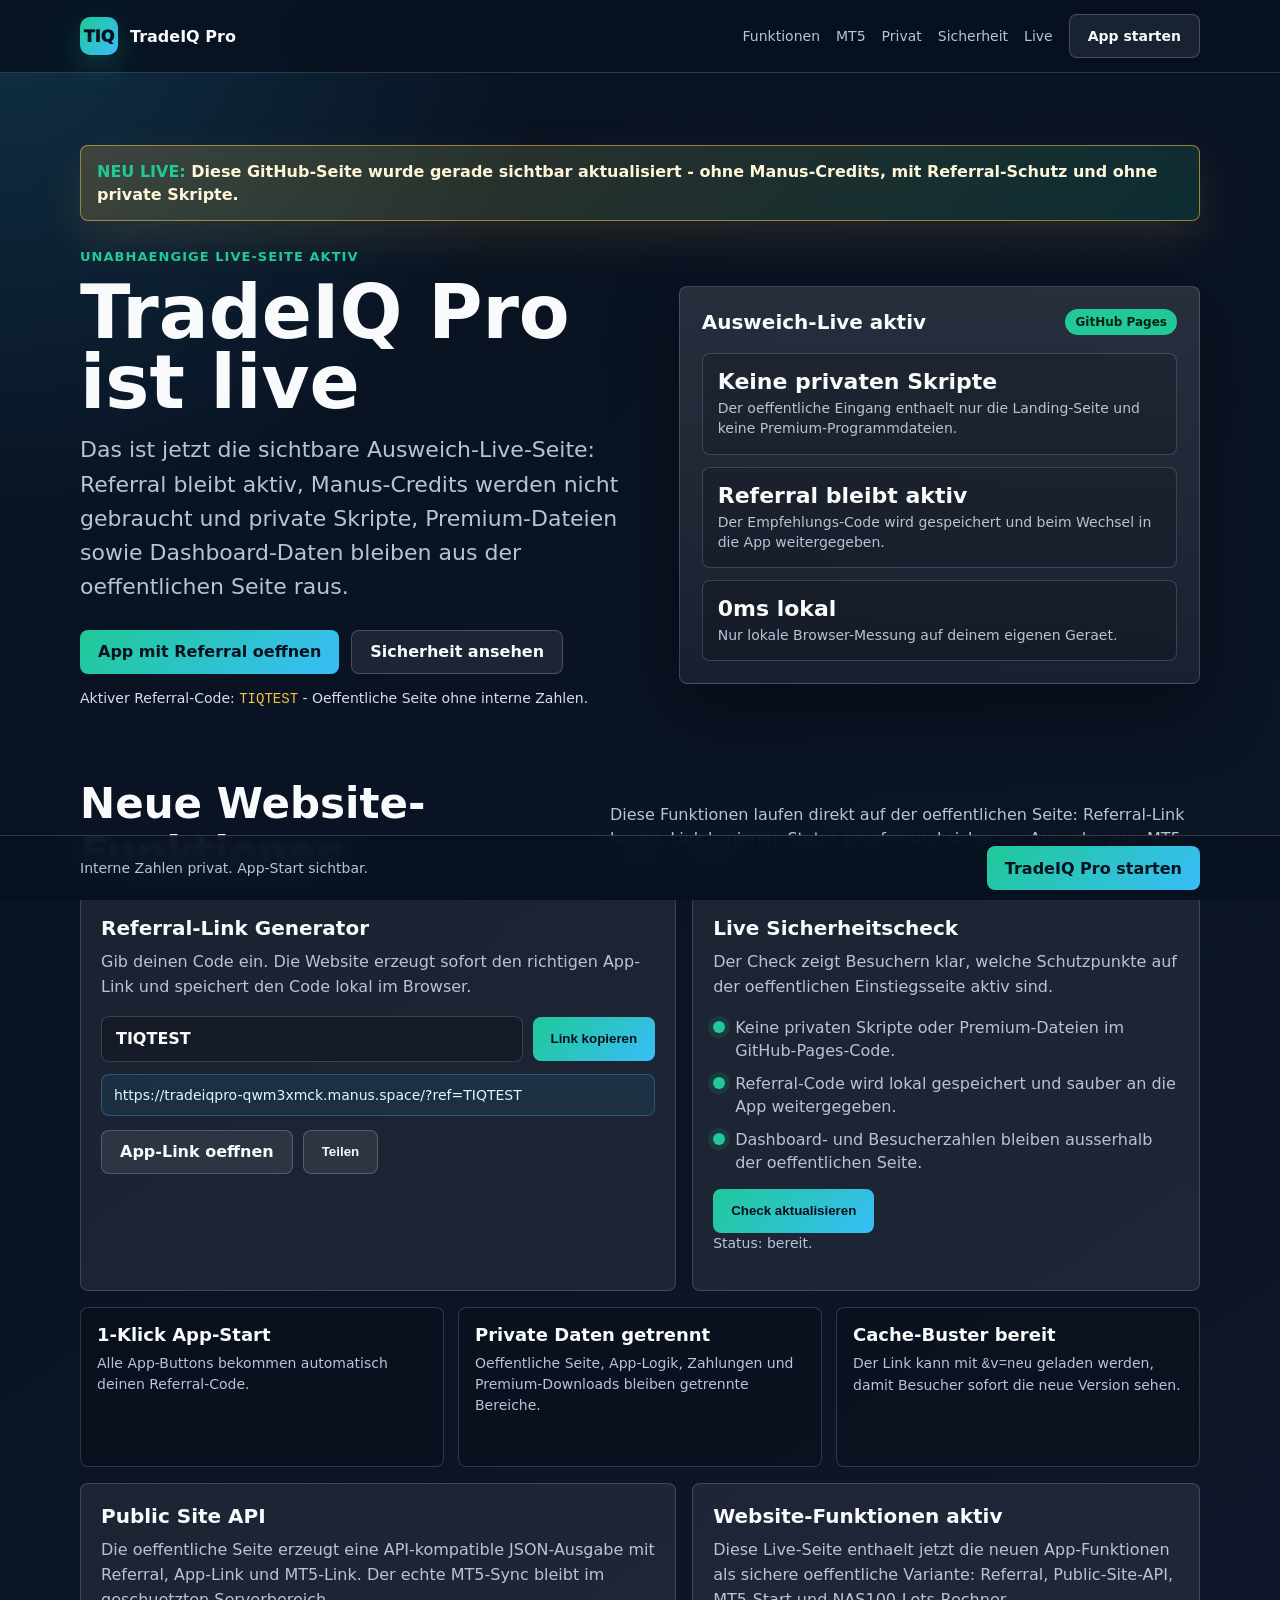
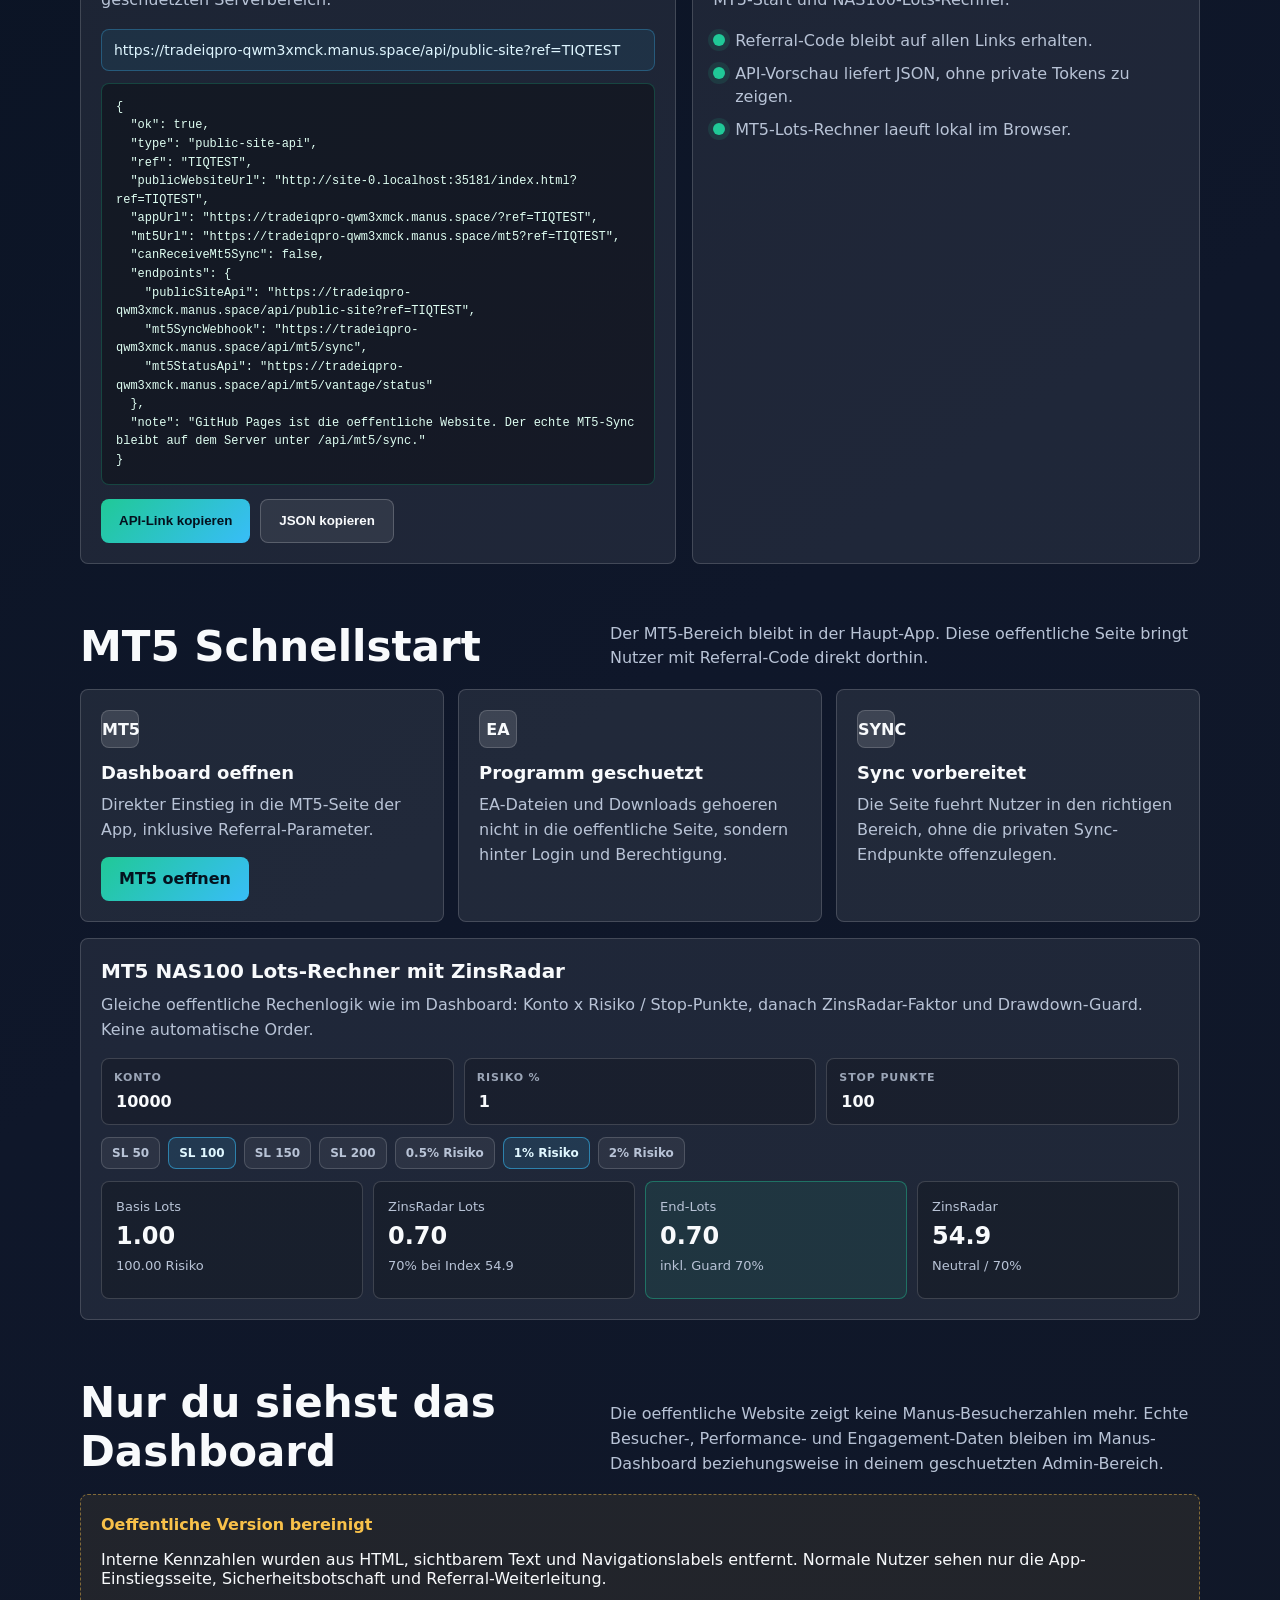
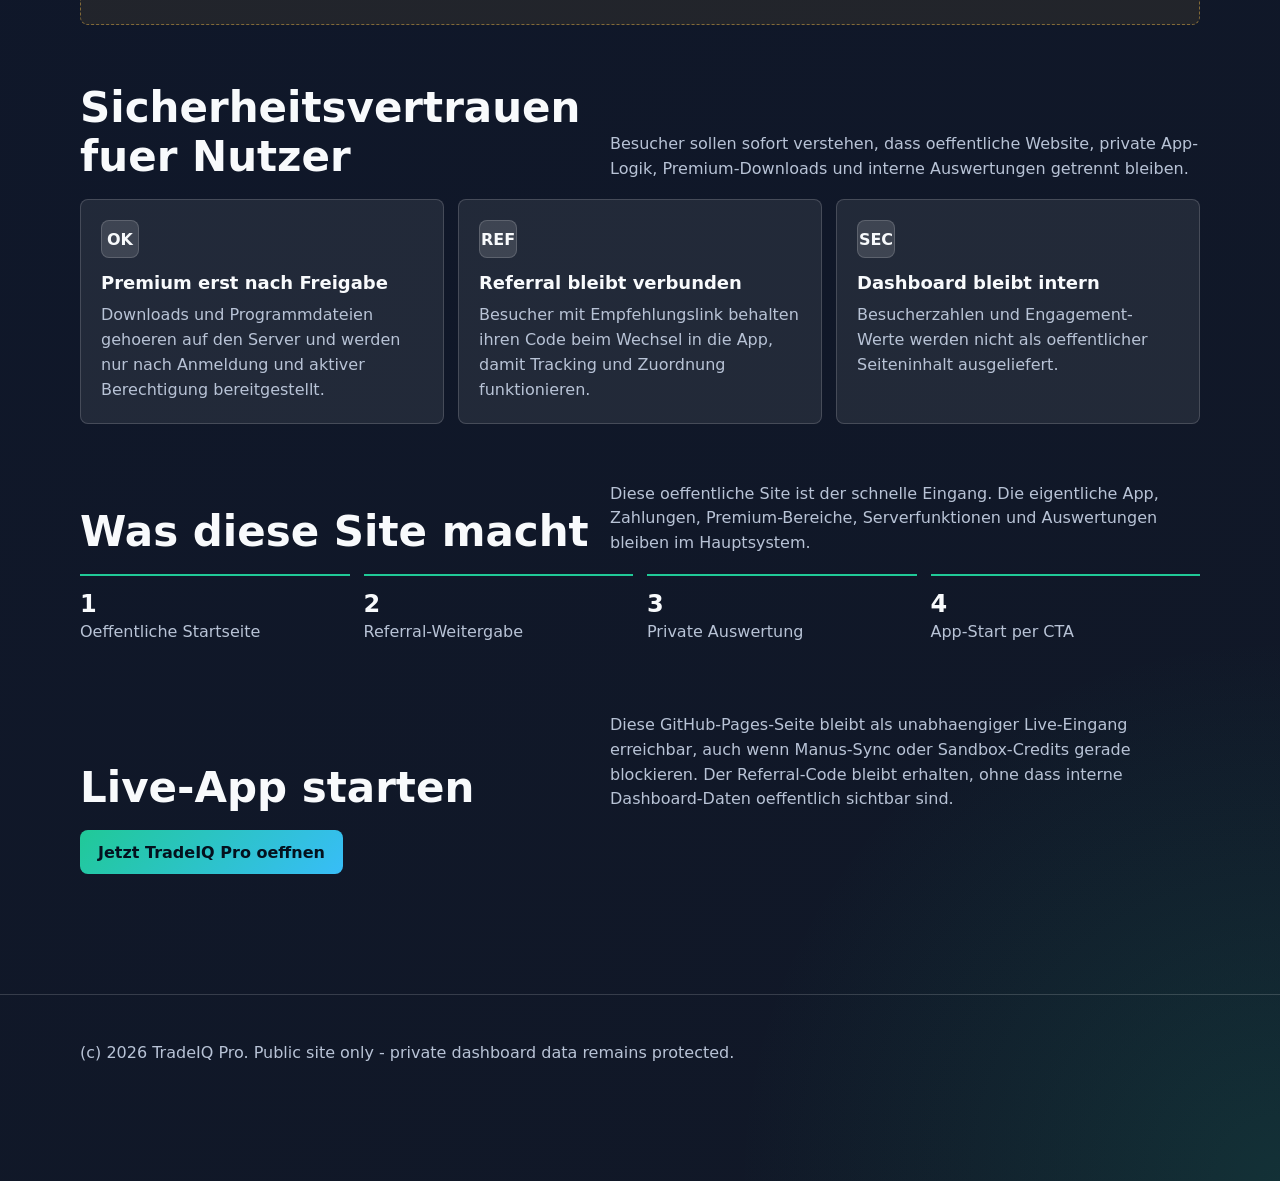
==== index.html @ 28f506ea "Add public API and MT5 lot tools" ====
<!doctype html>
<html lang="de">
<head>
  <meta charset="utf-8" />
  <meta name="viewport" content="width=device-width, initial-scale=1" />
  <title>TradeIQ Pro - Unabhaengige Live-Seite</title>
  <meta name="description" content="TradeIQ Pro fuehrt Besucher ueber eine unabhaengige GitHub-Pages-Live-Seite sicher zur App, ohne private Skripte, Dashboard-Daten oder Besucherzahlen oeffentlich anzuzeigen." />
  <meta name="theme-color" content="#0f172a" />
  <meta name="robots" content="index,follow" />
  <link rel="preconnect" href="https://tradeiqpro-qwm3xmck.manus.space" />
  <link rel="dns-prefetch" href="https://tradeiqpro-qwm3xmck.manus.space" />
  <style>
    :root {
      color-scheme: dark;
      --bg: #07111f;
      --panel: rgba(255,255,255,.08);
      --panel-strong: rgba(255,255,255,.13);
      --text: #f8fafc;
      --muted: #b8c3d6;
      --line: rgba(255,255,255,.16);
      --green: #20c997;
      --blue: #38bdf8;
      --gold: #f8c14a;
      --shadow: 0 24px 70px rgba(0,0,0,.42);
    }
    * { box-sizing: border-box; }
    html { scroll-behavior: smooth; }
    body {
      margin: 0;
      min-height: 100vh;
      font-family: Inter, ui-sans-serif, system-ui, -apple-system, BlinkMacSystemFont, "Segoe UI", sans-serif;
      background:
        radial-gradient(circle at top left, rgba(56,189,248,.18), transparent 34rem),
        radial-gradient(circle at bottom right, rgba(32,201,151,.14), transparent 34rem),
        linear-gradient(145deg, #07111f 0%, #0f172a 52%, #111827 100%);
      color: var(--text);
      padding-bottom: 72px;
    }
    a { color: inherit; }
    .wrap { width: min(1120px, calc(100% - 32px)); margin: 0 auto; }
    header {
      position: sticky;
      top: 0;
      z-index: 20;
      backdrop-filter: blur(18px);
      background: rgba(7,17,31,.82);
      border-bottom: 1px solid var(--line);
    }
    .nav { display: flex; align-items: center; justify-content: space-between; min-height: 72px; gap: 20px; }
    .brand { display: inline-flex; align-items: center; gap: 12px; font-weight: 800; letter-spacing: 0; text-decoration: none; }
    .mark {
      width: 38px; height: 38px; border-radius: 10px;
      display: grid; place-items: center;
      background: linear-gradient(135deg, var(--green), var(--blue));
      color: #06111f; font-weight: 950;
      box-shadow: 0 12px 30px rgba(32,201,151,.22);
    }
    nav { display: flex; align-items: center; gap: 16px; color: var(--muted); font-size: 14px; }
    nav a { text-decoration: none; }
    nav a:hover { color: var(--text); }
    .button {
      display: inline-flex;
      align-items: center;
      justify-content: center;
      min-height: 44px;
      padding: 0 18px;
      border-radius: 8px;
      border: 1px solid rgba(255,255,255,.2);
      background: rgba(255,255,255,.08);
      color: var(--text);
      text-decoration: none;
      font-weight: 750;
      transition: transform .18s ease, background .18s ease, border-color .18s ease;
    }
    .button:hover { transform: translateY(-1px); background: rgba(255,255,255,.13); border-color: rgba(255,255,255,.3); }
    .button.primary { background: linear-gradient(135deg, var(--green), var(--blue)); border: 0; color: #04111e; }
    .live-strip {
      margin: 0 0 28px;
      border: 1px solid rgba(248,193,74,.55);
      background: linear-gradient(135deg, rgba(248,193,74,.2), rgba(32,201,151,.14));
      color: #fff6d7;
      border-radius: 8px;
      padding: 14px 16px;
      font-weight: 850;
      line-height: 1.45;
      box-shadow: 0 18px 45px rgba(248,193,74,.12);
    }
    .live-strip span { color: var(--green); }
    main { padding: 72px 0 56px; }
    .hero { display: grid; grid-template-columns: minmax(0, 1.04fr) minmax(320px, .96fr); gap: 34px; align-items: center; }
    .eyebrow { color: var(--green); font-weight: 850; text-transform: uppercase; font-size: 13px; letter-spacing: .08em; }
    h1 { margin: 14px 0 16px; font-size: clamp(42px, 7vw, 74px); line-height: .94; letter-spacing: 0; }
    .lead { color: var(--muted); font-size: clamp(18px, 2.2vw, 22px); line-height: 1.55; max-width: 680px; margin: 0; }
    .hero-actions { display: flex; flex-wrap: wrap; gap: 12px; margin-top: 26px; }
    .refline { margin-top: 16px; color: #d6deea; font-size: 14px; }
    .refline code { color: var(--gold); }
    .panel {
      border: 1px solid var(--line);
      background: linear-gradient(180deg, rgba(255,255,255,.12), rgba(255,255,255,.06));
      border-radius: 8px;
      padding: 22px;
      box-shadow: var(--shadow);
    }
    .panel-top { display: flex; align-items: center; justify-content: space-between; gap: 12px; margin-bottom: 18px; }
    .panel-top h2 { margin: 0; font-size: 20px; }
    .badge { color: #052016; background: var(--green); border-radius: 999px; padding: 6px 10px; font-size: 12px; font-weight: 900; white-space: nowrap; }
    .metric-grid { display: grid; gap: 12px; }
    .metric { border: 1px solid var(--line); background: rgba(0,0,0,.16); border-radius: 8px; padding: 15px; }
    .metric strong { display: block; font-size: 22px; margin-bottom: 4px; }
    .metric span { color: var(--muted); font-size: 14px; line-height: 1.45; }
    section { padding: 58px 0 0; }
    .section-title { display: flex; justify-content: space-between; align-items: end; gap: 20px; margin-bottom: 18px; }
    .section-title h2 { margin: 0; font-size: clamp(28px, 4vw, 42px); letter-spacing: 0; }
    .section-title p { margin: 0; color: var(--muted); max-width: 590px; line-height: 1.55; }
    .cards { display: grid; grid-template-columns: repeat(3, minmax(0, 1fr)); gap: 14px; }
    .card { border: 1px solid var(--line); background: var(--panel); border-radius: 8px; padding: 20px; min-height: 178px; }
    .card h3 { margin: 0 0 10px; font-size: 18px; }
    .card p { margin: 0; color: var(--muted); line-height: 1.55; }
    .icon { width: 38px; height: 38px; border-radius: 8px; display: grid; place-items: center; margin-bottom: 14px; background: var(--panel-strong); border: 1px solid var(--line); font-weight: 850; }
    .proof { display: grid; grid-template-columns: repeat(4, minmax(0, 1fr)); gap: 14px; }
    .proof div { border-top: 2px solid var(--green); padding: 14px 0; color: var(--muted); }
    .proof strong { color: var(--text); display: block; font-size: 24px; margin-bottom: 4px; }
    .private-box { border: 1px dashed rgba(248,193,74,.45); background: rgba(248,193,74,.08); border-radius: 8px; padding: 20px; }
    .private-box strong { color: var(--gold); display: block; margin-bottom: 8px; }
    .local-note { margin-top: 16px; color: var(--muted); font-size: 14px; line-height: 1.5; }
    .tools-grid { display: grid; grid-template-columns: minmax(0, 1.08fr) minmax(320px, .92fr); gap: 16px; align-items: stretch; }
    .tool-panel {
      border: 1px solid var(--line);
      background: rgba(255,255,255,.07);
      border-radius: 8px;
      padding: 20px;
    }
    .tool-panel h3 { margin: 0 0 10px; font-size: 20px; }
    .tool-panel p { color: var(--muted); line-height: 1.55; margin: 0 0 16px; }
    .field-row { display: grid; grid-template-columns: minmax(0, 1fr) auto; gap: 10px; align-items: center; }
    .input {
      width: 100%;
      min-height: 46px;
      border: 1px solid var(--line);
      border-radius: 8px;
      background: rgba(0,0,0,.22);
      color: var(--text);
      padding: 0 14px;
      font: inherit;
      font-weight: 750;
      outline: none;
    }
    .input:focus { border-color: rgba(32,201,151,.75); box-shadow: 0 0 0 3px rgba(32,201,151,.14); }
    .result-box {
      margin-top: 12px;
      border: 1px solid rgba(56,189,248,.3);
      background: rgba(56,189,248,.08);
      border-radius: 8px;
      padding: 12px;
      color: #dff6ff;
      overflow-wrap: anywhere;
      font-size: 14px;
    }
    .mini-grid { display: grid; grid-template-columns: repeat(3, minmax(0, 1fr)); gap: 10px; }
    .mini-field {
      border: 1px solid var(--line);
      border-radius: 8px;
      background: rgba(0,0,0,.18);
      padding: 12px;
    }
    .mini-field label,
    .mini-field span:first-child {
      display: block;
      color: rgba(184,195,214,.82);
      font-size: 11px;
      font-weight: 850;
      text-transform: uppercase;
      letter-spacing: .08em;
      margin-bottom: 7px;
    }
    .mini-field input {
      width: 100%;
      border: 0;
      outline: 0;
      background: transparent;
      color: var(--text);
      font: inherit;
      font-weight: 850;
    }
    .chip-row { display: flex; flex-wrap: wrap; gap: 8px; margin: 12px 0; }
    .chip {
      border: 1px solid var(--line);
      background: rgba(255,255,255,.06);
      color: var(--muted);
      border-radius: 8px;
      padding: 8px 10px;
      font: inherit;
      font-size: 12px;
      font-weight: 850;
      cursor: pointer;
    }
    .chip:hover,
    .chip.active { border-color: rgba(56,189,248,.55); color: #e0f7ff; background: rgba(56,189,248,.12); }
    .lot-results { display: grid; grid-template-columns: repeat(4, minmax(0, 1fr)); gap: 10px; }
    .lot-card {
      border: 1px solid var(--line);
      background: rgba(0,0,0,.2);
      border-radius: 8px;
      padding: 14px;
      min-height: 118px;
    }
    .lot-card strong { display: block; font-size: 24px; margin: 5px 0; }
    .lot-card span { color: var(--muted); font-size: 13px; line-height: 1.4; }
    .lot-card.highlight { border-color: rgba(32,201,151,.42); background: rgba(32,201,151,.09); }
    .api-preview {
      margin-top: 12px;
      border: 1px solid rgba(32,201,151,.25);
      background: rgba(0,0,0,.32);
      border-radius: 8px;
      padding: 14px;
      color: #dffef2;
      font: 12px ui-monospace, SFMono-Regular, Menlo, Consolas, monospace;
      white-space: pre-wrap;
      overflow-wrap: anywhere;
      line-height: 1.55;
    }
    .tool-actions { display: flex; flex-wrap: wrap; gap: 10px; margin-top: 14px; }
    .status-list { display: grid; gap: 10px; }
    .status-item { display: flex; align-items: flex-start; gap: 10px; color: var(--muted); line-height: 1.45; }
    .status-dot {
      width: 12px;
      height: 12px;
      flex: 0 0 12px;
      border-radius: 99px;
      margin-top: 5px;
      background: var(--green);
      box-shadow: 0 0 0 5px rgba(32,201,151,.12);
    }
    .quick-grid { display: grid; grid-template-columns: repeat(3, minmax(0, 1fr)); gap: 14px; margin-top: 16px; }
    .quick-card {
      border: 1px solid var(--line);
      border-radius: 8px;
      background: rgba(0,0,0,.18);
      padding: 16px;
      min-height: 160px;
    }
    .quick-card strong { display: block; margin-bottom: 8px; font-size: 18px; }
    .quick-card span { display: block; color: var(--muted); line-height: 1.5; font-size: 14px; }
    .toast {
      position: fixed;
      right: 18px;
      bottom: 88px;
      z-index: 40;
      transform: translateY(18px);
      opacity: 0;
      pointer-events: none;
      transition: opacity .18s ease, transform .18s ease;
      background: #06111f;
      border: 1px solid rgba(32,201,151,.45);
      color: var(--text);
      border-radius: 8px;
      padding: 12px 14px;
      box-shadow: var(--shadow);
      font-weight: 800;
    }
    .toast.show { opacity: 1; transform: translateY(0); }
    .sticky-cta {
      position: fixed;
      left: 0; right: 0; bottom: 0;
      z-index: 30;
      border-top: 1px solid var(--line);
      background: rgba(7,17,31,.92);
      backdrop-filter: blur(18px);
    }
    .sticky-inner { min-height: 64px; display: flex; align-items: center; justify-content: space-between; gap: 14px; }
    .sticky-inner span { color: var(--muted); font-size: 14px; }
    footer { padding: 48px 0; color: var(--muted); border-top: 1px solid var(--line); margin-top: 64px; }
    @media (max-width: 900px) {
      nav { display: none; }
      main { padding-top: 48px; }
      .hero { grid-template-columns: 1fr; }
      .cards, .proof, .tools-grid, .quick-grid, .mini-grid, .lot-results { grid-template-columns: 1fr; }
      .field-row { grid-template-columns: 1fr; }
      .section-title { display: block; }
      .section-title p { margin-top: 10px; }
      .sticky-inner { align-items: stretch; flex-direction: column; padding: 10px 0; }
      .sticky-inner .button { width: 100%; }
    }
  </style>
</head>
<body>
  <header>
    <div class="wrap nav">
      <a class="brand" href="#top" aria-label="TradeIQ Pro Startseite">
        <span class="mark">TIQ</span>
        <span>TradeIQ Pro</span>
      </a>
      <nav aria-label="Hauptnavigation">
        <a href="#funktionen">Funktionen</a>
        <a href="#mt5">MT5</a>
        <a href="#privat">Privat</a>
        <a href="#sicherheit">Sicherheit</a>
        <a href="#live">Live</a>
        <a class="button" data-app-link href="https://tradeiqpro-qwm3xmck.manus.space/?ref=TIQTEST">App starten</a>
      </nav>
    </div>
  </header>

  <main id="top" class="wrap">
    <div class="live-strip"><span>NEU LIVE:</span> Diese GitHub-Seite wurde gerade sichtbar aktualisiert - ohne Manus-Credits, mit Referral-Schutz und ohne private Skripte.</div>
    <div class="hero">
      <div>
        <div class="eyebrow">Unabhaengige Live-Seite aktiv</div>
        <h1>TradeIQ Pro ist live</h1>
        <p class="lead" id="heroLead">Das ist jetzt die sichtbare Ausweich-Live-Seite: Referral bleibt aktiv, Manus-Credits werden nicht gebraucht und private Skripte, Premium-Dateien sowie Dashboard-Daten bleiben aus der oeffentlichen Seite raus.</p>
        <div class="hero-actions">
          <a class="button primary" id="heroAppLink" data-app-link href="https://tradeiqpro-qwm3xmck.manus.space/?ref=TIQTEST">App mit Referral oeffnen</a>
          <a class="button" href="#sicherheit">Sicherheit ansehen</a>
        </div>
        <p class="refline">Aktiver Referral-Code: <code id="refCode">TIQTEST</code> - <span id="visitorHint">Oeffentliche Seite ohne interne Zahlen.</span></p>
      </div>
      <aside class="panel" aria-label="Private Besucher-Daten">
        <div class="panel-top">
          <h2>Ausweich-Live aktiv</h2>
          <span class="badge">GitHub Pages</span>
        </div>
        <div class="metric-grid">
          <div class="metric"><strong>Keine privaten Skripte</strong><span>Der oeffentliche Eingang enthaelt nur die Landing-Seite und keine Premium-Programmdateien.</span></div>
          <div class="metric"><strong>Referral bleibt aktiv</strong><span>Der Empfehlungs-Code wird gespeichert und beim Wechsel in die App weitergegeben.</span></div>
          <div class="metric"><strong id="localLoad">Ladezeit misst...</strong><span>Nur lokale Browser-Messung auf deinem eigenen Geraet.</span></div>
        </div>
      </aside>
    </div>

    <section id="funktionen">
      <div class="section-title">
        <h2>Neue Website-Funktionen</h2>
        <p>Diese Funktionen laufen direkt auf der oeffentlichen Seite: Referral-Link bauen, Link kopieren, Status pruefen und sicher zur App oder zum MT5-Bereich springen.</p>
      </div>
      <div class="tools-grid">
        <article class="tool-panel">
          <h3>Referral-Link Generator</h3>
          <p>Gib deinen Code ein. Die Website erzeugt sofort den richtigen App-Link und speichert den Code lokal im Browser.</p>
          <div class="field-row">
            <input class="input" id="refInput" maxlength="32" autocomplete="off" spellcheck="false" value="TIQTEST" aria-label="Referral-Code" />
            <button class="button primary" id="copyReferralButton" type="button">Link kopieren</button>
          </div>
          <div class="result-box" id="generatedReferralLink">Link wird vorbereitet...</div>
          <div class="tool-actions">
            <a class="button" id="openGeneratedAppLink" href="https://tradeiqpro-qwm3xmck.manus.space/?ref=TIQTEST">App-Link oeffnen</a>
            <button class="button" id="shareReferralButton" type="button">Teilen</button>
          </div>
        </article>

        <article class="tool-panel">
          <h3>Live Sicherheitscheck</h3>
          <p>Der Check zeigt Besuchern klar, welche Schutzpunkte auf der oeffentlichen Einstiegsseite aktiv sind.</p>
          <div class="status-list" id="securityChecklist">
            <div class="status-item"><span class="status-dot"></span><span>Keine privaten Skripte oder Premium-Dateien im GitHub-Pages-Code.</span></div>
            <div class="status-item"><span class="status-dot"></span><span>Referral-Code wird lokal gespeichert und sauber an die App weitergegeben.</span></div>
            <div class="status-item"><span class="status-dot"></span><span>Dashboard- und Besucherzahlen bleiben ausserhalb der oeffentlichen Seite.</span></div>
          </div>
          <div class="tool-actions">
            <button class="button primary" id="runSecurityCheck" type="button">Check aktualisieren</button>
          </div>
          <p class="local-note" id="securityCheckResult">Status: bereit.</p>
        </article>
      </div>

      <div class="quick-grid" aria-label="Schnellfunktionen">
        <div class="quick-card"><strong>1-Klick App-Start</strong><span>Alle App-Buttons bekommen automatisch deinen Referral-Code.</span></div>
        <div class="quick-card"><strong>Private Daten getrennt</strong><span>Oeffentliche Seite, App-Logik, Zahlungen und Premium-Downloads bleiben getrennte Bereiche.</span></div>
        <div class="quick-card"><strong>Cache-Buster bereit</strong><span>Der Link kann mit <code>&v=neu</code> geladen werden, damit Besucher sofort die neue Version sehen.</span></div>
      </div>

      <div class="tools-grid" style="margin-top:16px">
        <article class="tool-panel">
          <h3>Public Site API</h3>
          <p>Die oeffentliche Seite erzeugt eine API-kompatible JSON-Ausgabe mit Referral, App-Link und MT5-Link. Der echte MT5-Sync bleibt im geschuetzten Serverbereich.</p>
          <div class="result-box" id="publicApiEndpoint">API-Link wird vorbereitet...</div>
          <div class="api-preview" id="publicApiJson">{}</div>
          <div class="tool-actions">
            <button class="button primary" id="copyApiButton" type="button">API-Link kopieren</button>
            <button class="button" id="copyApiJsonButton" type="button">JSON kopieren</button>
          </div>
        </article>
        <article class="tool-panel">
          <h3>Website-Funktionen aktiv</h3>
          <p>Diese Live-Seite enthaelt jetzt die neuen App-Funktionen als sichere oeffentliche Variante: Referral, Public-Site-API, MT5-Start und NAS100-Lots-Rechner.</p>
          <div class="status-list">
            <div class="status-item"><span class="status-dot"></span><span>Referral-Code bleibt auf allen Links erhalten.</span></div>
            <div class="status-item"><span class="status-dot"></span><span>API-Vorschau liefert JSON, ohne private Tokens zu zeigen.</span></div>
            <div class="status-item"><span class="status-dot"></span><span>MT5-Lots-Rechner laeuft lokal im Browser.</span></div>
          </div>
        </article>
      </div>
    </section>

    <section id="mt5">
      <div class="section-title">
        <h2>MT5 Schnellstart</h2>
        <p>Der MT5-Bereich bleibt in der Haupt-App. Diese oeffentliche Seite bringt Nutzer mit Referral-Code direkt dorthin.</p>
      </div>
      <div class="cards">
        <article class="card"><div class="icon">MT5</div><h3>Dashboard oeffnen</h3><p>Direkter Einstieg in die MT5-Seite der App, inklusive Referral-Parameter.</p><div class="tool-actions"><a class="button primary" id="mt5Link" href="https://tradeiqpro-qwm3xmck.manus.space/mt5?ref=TIQTEST">MT5 oeffnen</a></div></article>
        <article class="card"><div class="icon">EA</div><h3>Programm geschuetzt</h3><p>EA-Dateien und Downloads gehoeren nicht in die oeffentliche Seite, sondern hinter Login und Berechtigung.</p></article>
        <article class="card"><div class="icon">SYNC</div><h3>Sync vorbereitet</h3><p>Die Seite fuehrt Nutzer in den richtigen Bereich, ohne die privaten Sync-Endpunkte offenzulegen.</p></article>
      </div>

      <div class="tool-panel" style="margin-top:16px">
        <h3>MT5 NAS100 Lots-Rechner mit ZinsRadar</h3>
        <p>Gleiche oeffentliche Rechenlogik wie im Dashboard: Konto x Risiko / Stop-Punkte, danach ZinsRadar-Faktor und Drawdown-Guard. Keine automatische Order.</p>
        <div class="mini-grid">
          <div class="mini-field">
            <label for="lotAccount">Konto</label>
            <input id="lotAccount" type="number" min="0" step="100" value="10000" />
          </div>
          <div class="mini-field">
            <label for="lotRisk">Risiko %</label>
            <input id="lotRisk" type="number" min="0" step="0.1" value="1" />
          </div>
          <div class="mini-field">
            <label for="lotStop">Stop Punkte</label>
            <input id="lotStop" type="number" min="1" step="1" value="100" />
          </div>
        </div>
        <div class="chip-row" aria-label="Schnellauswahl Stop und Risiko">
          <button class="chip" data-stop="50" type="button">SL 50</button>
          <button class="chip active" data-stop="100" type="button">SL 100</button>
          <button class="chip" data-stop="150" type="button">SL 150</button>
          <button class="chip" data-stop="200" type="button">SL 200</button>
          <button class="chip" data-risk="0.5" type="button">0.5% Risiko</button>
          <button class="chip active" data-risk="1" type="button">1% Risiko</button>
          <button class="chip" data-risk="2" type="button">2% Risiko</button>
        </div>
        <div class="lot-results">
          <div class="lot-card"><span>Basis Lots</span><strong id="baseLots">1.00</strong><span id="riskAmount">100.00 Risiko</span></div>
          <div class="lot-card"><span>ZinsRadar Lots</span><strong id="zinsLots">0.70</strong><span>70% bei Index 54.9</span></div>
          <div class="lot-card highlight"><span>End-Lots</span><strong id="endLots">0.70</strong><span>inkl. Guard 70%</span></div>
          <div class="lot-card"><span>ZinsRadar</span><strong>54.9</strong><span>Neutral / 70%</span></div>
        </div>
      </div>
    </section>

    <section id="privat">
      <div class="section-title">
        <h2>Nur du siehst das Dashboard</h2>
        <p>Die oeffentliche Website zeigt keine Manus-Besucherzahlen mehr. Echte Besucher-, Performance- und Engagement-Daten bleiben im Manus-Dashboard beziehungsweise in deinem geschuetzten Admin-Bereich.</p>
      </div>
      <div class="private-box">
        <strong>Oeffentliche Version bereinigt</strong>
        <p>Interne Kennzahlen wurden aus HTML, sichtbarem Text und Navigationslabels entfernt. Normale Nutzer sehen nur die App-Einstiegsseite, Sicherheitsbotschaft und Referral-Weiterleitung.</p>
      </div>
    </section>

    <section id="sicherheit">
      <div class="section-title">
        <h2>Sicherheitsvertrauen fuer Nutzer</h2>
        <p>Besucher sollen sofort verstehen, dass oeffentliche Website, private App-Logik, Premium-Downloads und interne Auswertungen getrennt bleiben.</p>
      </div>
      <div class="cards">
        <article class="card"><div class="icon">OK</div><h3>Premium erst nach Freigabe</h3><p>Downloads und Programmdateien gehoeren auf den Server und werden nur nach Anmeldung und aktiver Berechtigung bereitgestellt.</p></article>
        <article class="card"><div class="icon">REF</div><h3>Referral bleibt verbunden</h3><p>Besucher mit Empfehlungslink behalten ihren Code beim Wechsel in die App, damit Tracking und Zuordnung funktionieren.</p></article>
        <article class="card"><div class="icon">SEC</div><h3>Dashboard bleibt intern</h3><p>Besucherzahlen und Engagement-Werte werden nicht als oeffentlicher Seiteninhalt ausgeliefert.</p></article>
      </div>
    </section>

    <section id="system">
      <div class="section-title">
        <h2>Was diese Site macht</h2>
        <p>Diese oeffentliche Site ist der schnelle Eingang. Die eigentliche App, Zahlungen, Premium-Bereiche, Serverfunktionen und Auswertungen bleiben im Hauptsystem.</p>
      </div>
      <div class="proof">
        <div><strong>1</strong>Oeffentliche Startseite</div>
        <div><strong>2</strong>Referral-Weitergabe</div>
        <div><strong>3</strong>Private Auswertung</div>
        <div><strong>4</strong>App-Start per CTA</div>
      </div>
    </section>

    <section id="live">
      <div class="section-title">
        <h2>Live-App starten</h2>
        <p>Diese GitHub-Pages-Seite bleibt als unabhaengiger Live-Eingang erreichbar, auch wenn Manus-Sync oder Sandbox-Credits gerade blockieren. Der Referral-Code bleibt erhalten, ohne dass interne Dashboard-Daten oeffentlich sichtbar sind.</p>
      </div>
      <a class="button primary" id="bottomAppLink" data-app-link href="https://tradeiqpro-qwm3xmck.manus.space/?ref=TIQTEST">Jetzt TradeIQ Pro oeffnen</a>
    </section>
  </main>

  <div class="sticky-cta" aria-label="Schnellstart">
    <div class="wrap sticky-inner">
      <span id="stickyText">Interne Zahlen privat. App-Start sichtbar.</span>
      <a class="button primary" id="stickyAppLink" data-app-link href="https://tradeiqpro-qwm3xmck.manus.space/?ref=TIQTEST">TradeIQ Pro starten</a>
    </div>
  </div>

  <footer>
    <div class="wrap">(c) <span id="year"></span> TradeIQ Pro. Public site only - private dashboard data remains protected.</div>
  </footer>

  <div class="toast" id="toast" role="status" aria-live="polite">Kopiert.</div>

  <script>
    const params = new URLSearchParams(window.location.search);
    const normalizeRef = value => {
      const cleaned = String(value || '').trim().replace(/[^a-zA-Z0-9_-]/g, '').slice(0, 32);
      return cleaned || 'TIQTEST';
    };

    let ref = normalizeRef(params.get('ref') || localStorage.getItem('tiq_ref') || 'TIQTEST');
    localStorage.setItem('tiq_ref', ref);

    const visitCount = Number(localStorage.getItem('tiq_visit_count') || '0') + 1;
    localStorage.setItem('tiq_visit_count', String(visitCount));

    const appBase = 'https://tradeiqpro-qwm3xmck.manus.space/';
    const buildAppUrl = (path = '/') => {
      const target = new URL(path, appBase);
      target.searchParams.set('ref', ref);
      return target.toString();
    };
    const buildPublicUrl = () => {
      const target = new URL(window.location.href);
      target.search = '';
      target.hash = '';
      target.searchParams.set('ref', ref);
      return target.toString();
    };
    const buildPublicApiUrl = () => {
      const target = new URL('/api/public-site', appBase);
      target.searchParams.set('ref', ref);
      return target.toString();
    };
    const buildPublicApiPayload = () => ({
      ok: true,
      type: 'public-site-api',
      ref,
      publicWebsiteUrl: buildPublicUrl(),
      appUrl: buildAppUrl('/'),
      mt5Url: buildAppUrl('/mt5'),
      canReceiveMt5Sync: false,
      endpoints: {
        publicSiteApi: buildPublicApiUrl(),
        mt5SyncWebhook: new URL('/api/mt5/sync', appBase).toString(),
        mt5StatusApi: new URL('/api/mt5/vantage/status', appBase).toString()
      },
      note: 'GitHub Pages ist die oeffentliche Website. Der echte MT5-Sync bleibt auf dem Server unter /api/mt5/sync.'
    });

    const showToast = message => {
      const toast = document.getElementById('toast');
      if (!toast) return;
      toast.textContent = message;
      toast.classList.add('show');
      window.clearTimeout(showToast.timer);
      showToast.timer = window.setTimeout(() => toast.classList.remove('show'), 2200);
    };

    const refCode = document.getElementById('refCode');
    const refInput = document.getElementById('refInput');
    const generatedReferralLink = document.getElementById('generatedReferralLink');
    const openGeneratedAppLink = document.getElementById('openGeneratedAppLink');
    const copyReferralButton = document.getElementById('copyReferralButton');
    const shareReferralButton = document.getElementById('shareReferralButton');
    const mt5Link = document.getElementById('mt5Link');
    const publicApiEndpoint = document.getElementById('publicApiEndpoint');
    const publicApiJson = document.getElementById('publicApiJson');
    const copyApiButton = document.getElementById('copyApiButton');
    const copyApiJsonButton = document.getElementById('copyApiJsonButton');
    const lotAccount = document.getElementById('lotAccount');
    const lotRisk = document.getElementById('lotRisk');
    const lotStop = document.getElementById('lotStop');
    const baseLots = document.getElementById('baseLots');
    const zinsLots = document.getElementById('zinsLots');
    const endLots = document.getElementById('endLots');
    const riskAmount = document.getElementById('riskAmount');
    const visitorHint = document.getElementById('visitorHint');
    const heroLead = document.getElementById('heroLead');
    const stickyText = document.getElementById('stickyText');
    const isMobile = window.matchMedia('(max-width: 760px)').matches;
    const securityCheckResult = document.getElementById('securityCheckResult');
    const runSecurityCheck = document.getElementById('runSecurityCheck');

    const updateReferralUi = () => {
      const appUrl = buildAppUrl('/');
      const mt5Url = buildAppUrl('/mt5');
      const apiPayload = buildPublicApiPayload();
      localStorage.setItem('tiq_ref', ref);

      if (refCode) refCode.textContent = ref;
      if (refInput && refInput.value !== ref) refInput.value = ref;
      if (generatedReferralLink) generatedReferralLink.textContent = appUrl;
      if (openGeneratedAppLink) openGeneratedAppLink.href = appUrl;
      if (mt5Link) mt5Link.href = mt5Url;
      if (publicApiEndpoint) publicApiEndpoint.textContent = apiPayload.endpoints.publicSiteApi;
      if (publicApiJson) publicApiJson.textContent = JSON.stringify(apiPayload, null, 2);

      for (const link of document.querySelectorAll('[data-app-link]')) {
        link.href = appUrl;
      }
    };

    const updateLotCalculator = () => {
      const account = Math.max(0, Number(String(lotAccount && lotAccount.value || '10000').replace(',', '.')) || 0);
      const riskPct = Math.max(0, Number(String(lotRisk && lotRisk.value || '1').replace(',', '.')) || 0);
      const stopPoints = Math.max(1, Number(String(lotStop && lotStop.value || '100').replace(',', '.')) || 100);
      const zinsFactor = 0.7;
      const drawdownGuard = 1;
      const risk = account * (riskPct / 100);
      const base = risk / stopPoints;
      const zins = base * zinsFactor;
      const finalLots = base * zinsFactor * drawdownGuard;

      if (baseLots) baseLots.textContent = base.toFixed(2);
      if (zinsLots) zinsLots.textContent = zins.toFixed(2);
      if (endLots) endLots.textContent = finalLots.toFixed(2);
      if (riskAmount) riskAmount.textContent = risk.toFixed(2) + ' Risiko';

      document.querySelectorAll('[data-stop]').forEach(button => {
        button.classList.toggle('active', lotStop && button.dataset.stop === lotStop.value);
      });
      document.querySelectorAll('[data-risk]').forEach(button => {
        button.classList.toggle('active', lotRisk && button.dataset.risk === lotRisk.value);
      });
    };

    for (const link of document.querySelectorAll('[data-app-link]')) {
      link.addEventListener('click', () => {
        const clicks = Number(localStorage.getItem('tiq_app_clicks') || '0') + 1;
        localStorage.setItem('tiq_app_clicks', String(clicks));
      });
    }

    if (refInput) {
      refInput.addEventListener('input', event => {
        ref = normalizeRef(event.target.value);
        updateReferralUi();
      });
    }

    if (copyReferralButton) {
      copyReferralButton.addEventListener('click', async () => {
        const appUrl = buildAppUrl('/');
        try {
          await navigator.clipboard.writeText(appUrl);
          showToast('Referral-Link kopiert.');
        } catch {
          showToast('Link ist markierbar im Feld.');
        }
      });
    }

    if (shareReferralButton) {
      shareReferralButton.addEventListener('click', async () => {
        const appUrl = buildAppUrl('/');
        if (navigator.share) {
          try {
            await navigator.share({ title: 'TradeIQ Pro', text: 'TradeIQ Pro mit Referral oeffnen', url: appUrl });
            showToast('Teilen geoeffnet.');
            return;
          } catch {
            return;
          }
        }
        try {
          await navigator.clipboard.writeText(appUrl);
          showToast('Teilen nicht verfuegbar - Link kopiert.');
        } catch {
          showToast('Teilen nicht verfuegbar.');
        }
      });
    }

    if (copyApiButton) {
      copyApiButton.addEventListener('click', async () => {
        const value = buildPublicApiPayload().endpoints.publicSiteApi;
        try {
          await navigator.clipboard.writeText(value);
          showToast('Public-Site-API kopiert.');
        } catch {
          showToast('API-Link steht im Feld.');
        }
      });
    }

    if (copyApiJsonButton) {
      copyApiJsonButton.addEventListener('click', async () => {
        const value = JSON.stringify(buildPublicApiPayload(), null, 2);
        try {
          await navigator.clipboard.writeText(value);
          showToast('API-JSON kopiert.');
        } catch {
          showToast('JSON steht in der Vorschau.');
        }
      });
    }

    [lotAccount, lotRisk, lotStop].forEach(input => {
      if (!input) return;
      input.addEventListener('input', updateLotCalculator);
    });

    document.querySelectorAll('[data-stop]').forEach(button => {
      button.addEventListener('click', () => {
        if (lotStop) lotStop.value = button.dataset.stop || '100';
        updateLotCalculator();
      });
    });

    document.querySelectorAll('[data-risk]').forEach(button => {
      button.addEventListener('click', () => {
        if (lotRisk) lotRisk.value = button.dataset.risk || '1';
        updateLotCalculator();
      });
    });

    if (runSecurityCheck) {
      runSecurityCheck.addEventListener('click', () => {
        const now = new Date().toLocaleTimeString('de-DE', { hour: '2-digit', minute: '2-digit', second: '2-digit' });
        if (securityCheckResult) {
          securityCheckResult.textContent = `Status: geprueft um ${now}. Referral ${ref} aktiv, private Dateien bleiben getrennt.`;
        }
        showToast('Sicherheitscheck aktualisiert.');
      });
    }

    updateReferralUi();
    updateLotCalculator();

    if (visitorHint) {
      visitorHint.textContent = visitCount > 1 ? 'Willkommen zurueck - App direkt oeffnen.' : 'Oeffentliche Seite ohne interne Zahlen.';
    }
    if (heroLead && visitCount > 1) {
      heroLead.textContent = 'Willkommen zurueck. Dein Referral ist gespeichert; diese sichtbare Live-Seite bleibt von privaten Skripten und Dashboard-Daten getrennt.';
    }
    if (stickyText && isMobile) {
      stickyText.textContent = 'Mobil erkannt: App-Start bleibt unten erreichbar.';
    }

    window.addEventListener('load', () => {
      const nav = performance.getEntriesByType && performance.getEntriesByType('navigation')[0];
      const duration = nav ? Math.round(nav.duration) : Math.round(performance.now());
      const localLoad = document.getElementById('localLoad');
      if (localLoad) localLoad.textContent = duration + 'ms lokal';
    });

    const year = document.getElementById('year');
    if (year) year.textContent = new Date().getFullYear();
  </script>
</body>
</html>
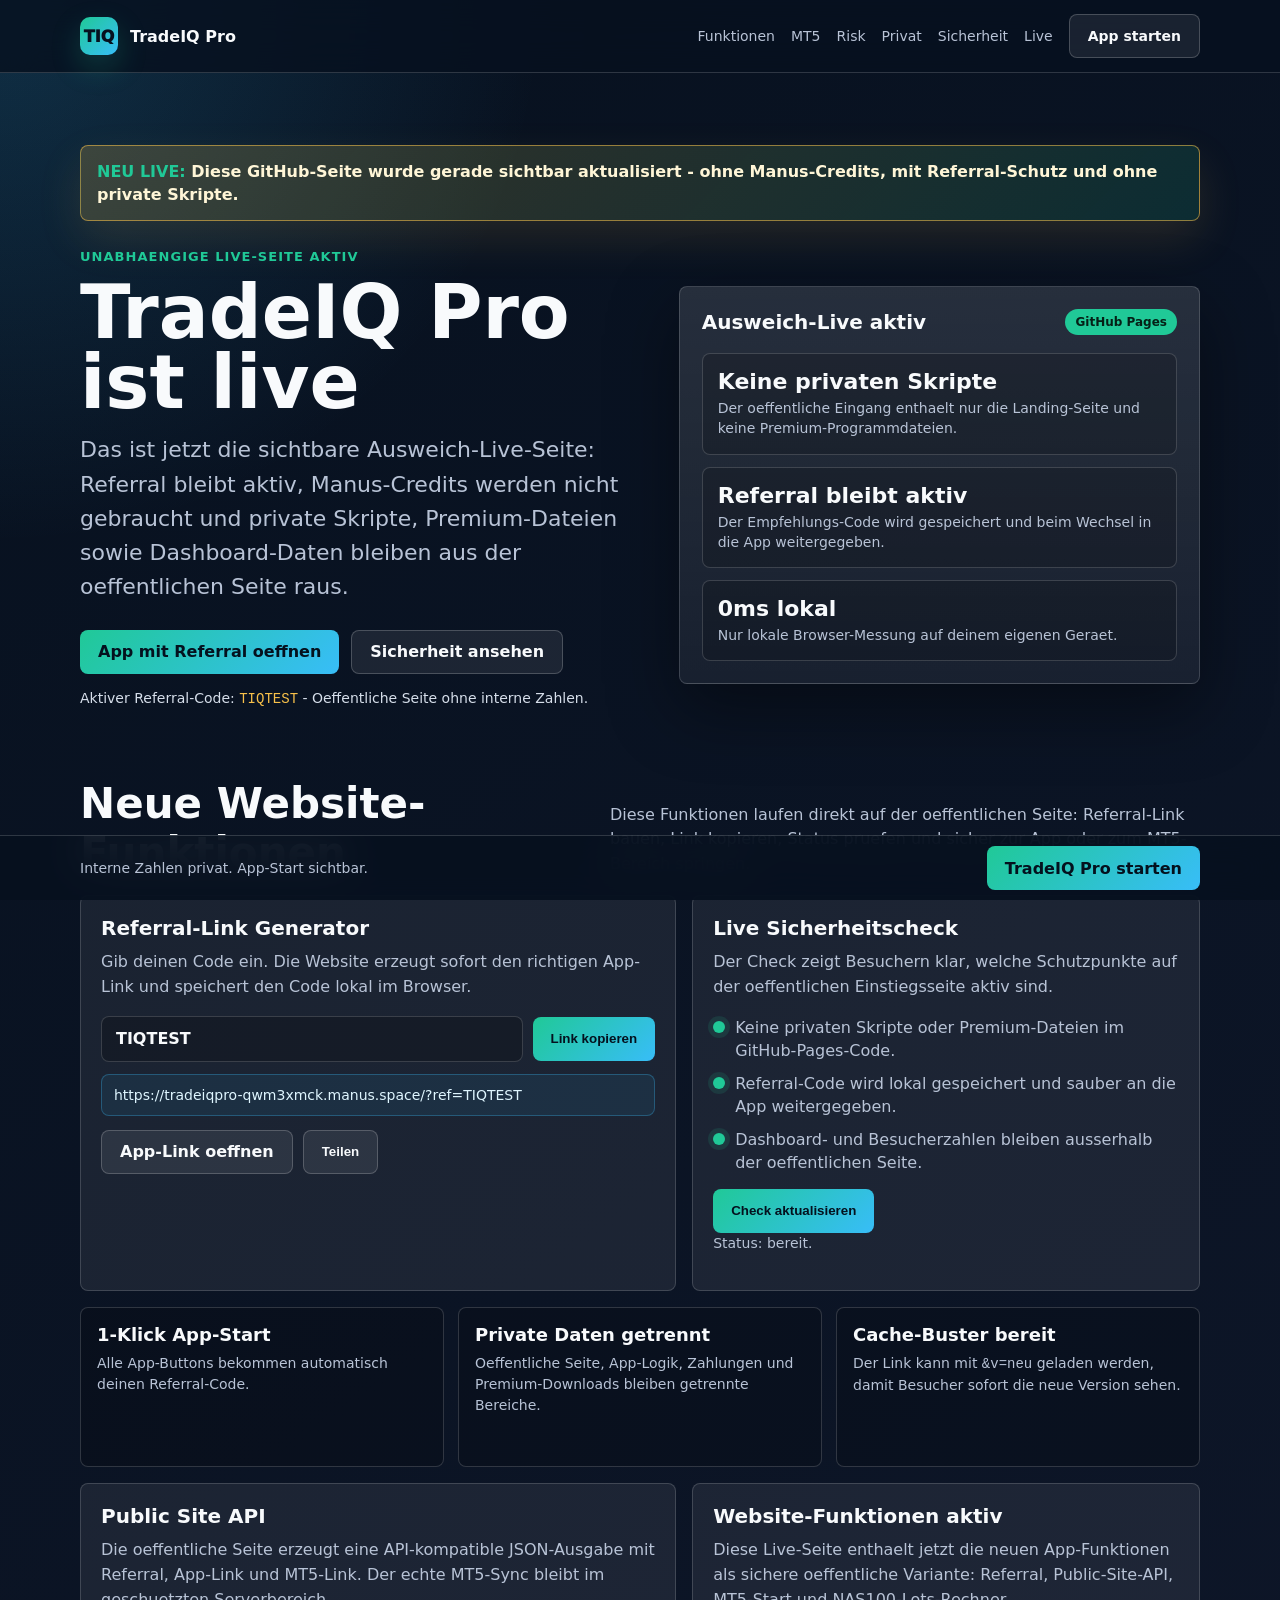
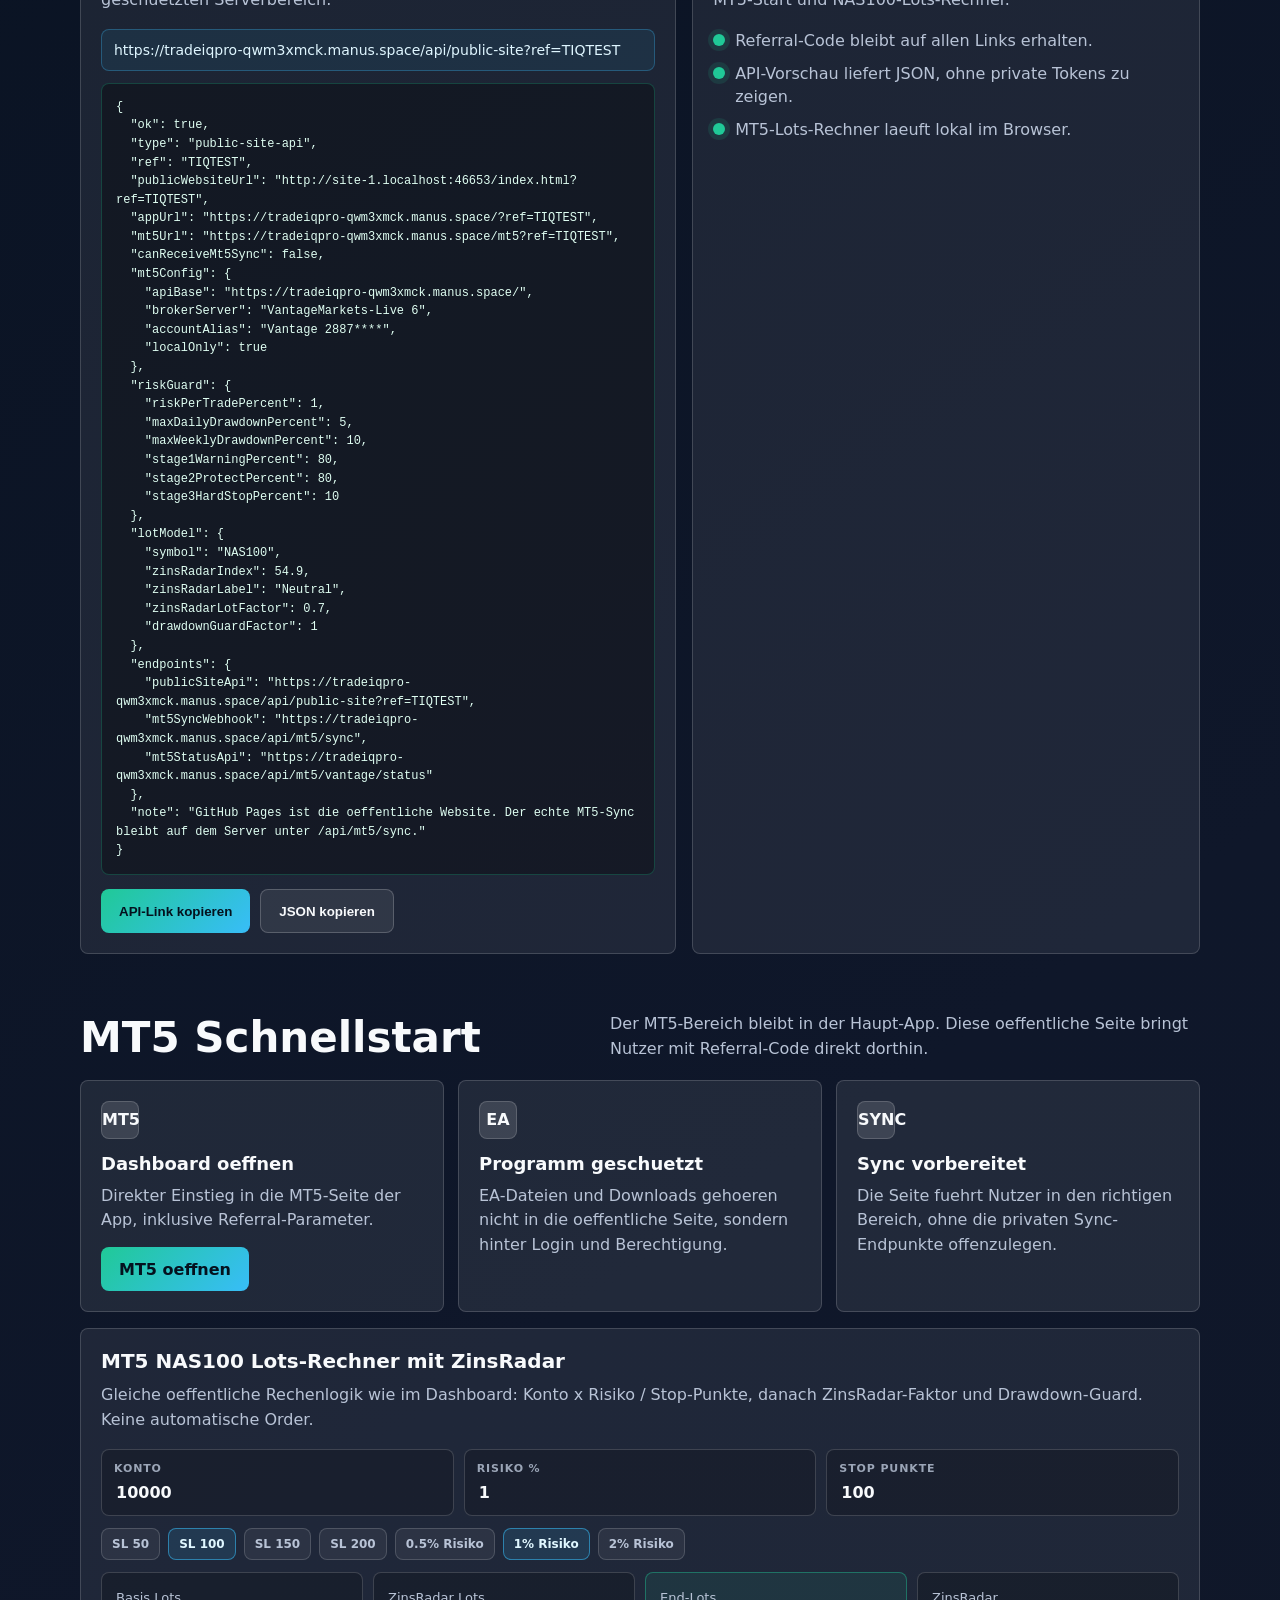
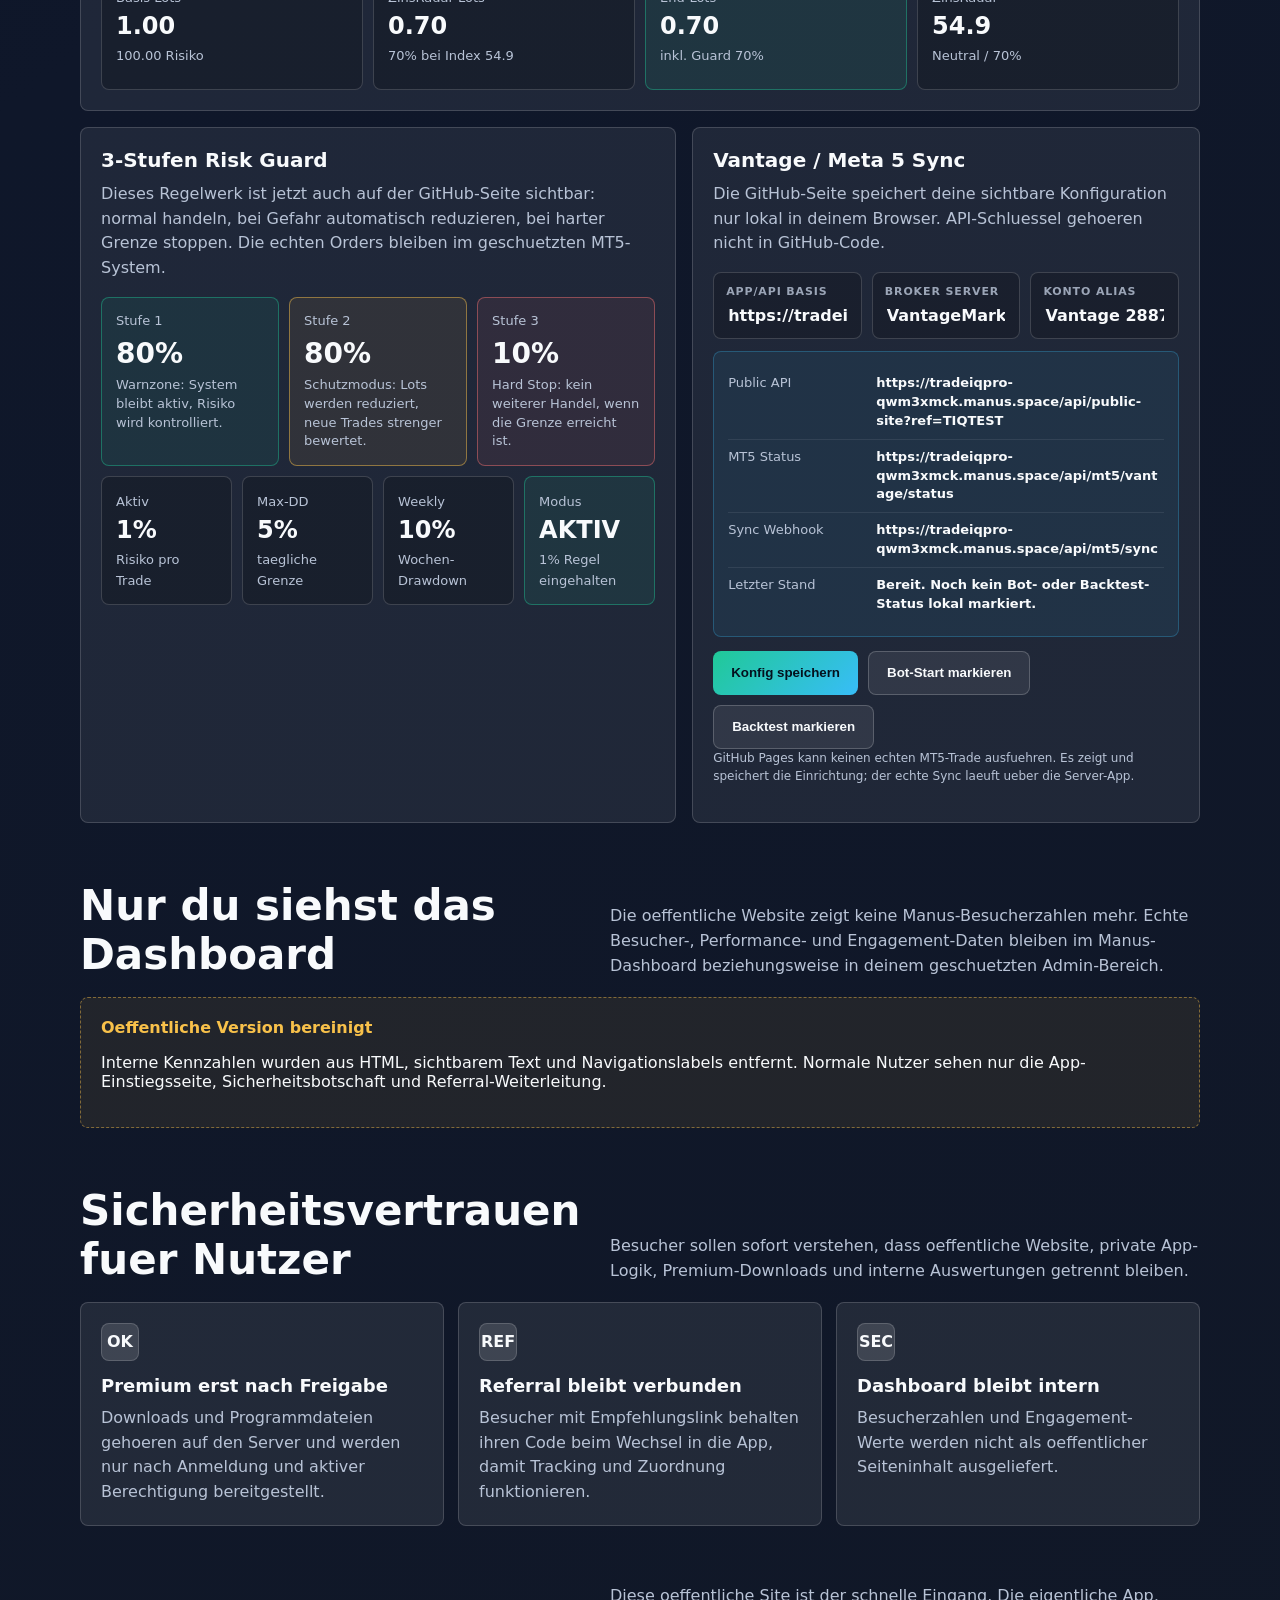
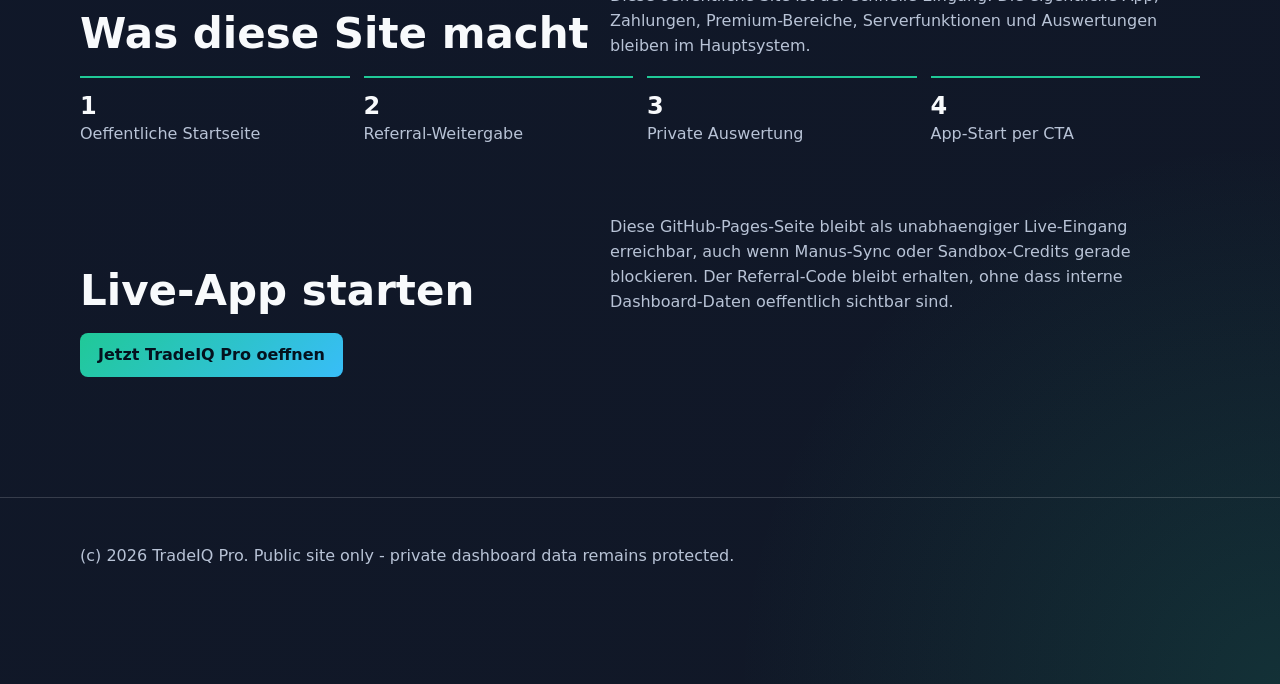
==== commit c5f3c0db: "Expand GitHub Pages MT5 control center" ====
--- a/index.html
+++ b/index.html
@@ -219,6 +219,44 @@
       overflow-wrap: anywhere;
       line-height: 1.55;
     }
+    .risk-grid { display: grid; grid-template-columns: repeat(3, minmax(0, 1fr)); gap: 10px; margin-top: 12px; }
+    .risk-stage {
+      border: 1px solid var(--line);
+      background: rgba(0,0,0,.2);
+      border-radius: 8px;
+      padding: 14px;
+      min-height: 134px;
+    }
+    .risk-stage strong { display: block; font-size: 28px; margin: 6px 0; }
+    .risk-stage span { display: block; color: var(--muted); line-height: 1.45; font-size: 13px; }
+    .risk-stage.good { border-color: rgba(32,201,151,.42); background: rgba(32,201,151,.08); }
+    .risk-stage.warn { border-color: rgba(248,193,74,.48); background: rgba(248,193,74,.08); }
+    .risk-stage.stop { border-color: rgba(248,113,113,.46); background: rgba(248,113,113,.08); }
+    .sync-console {
+      border: 1px solid rgba(56,189,248,.28);
+      background: rgba(56,189,248,.07);
+      border-radius: 8px;
+      padding: 14px;
+      margin-top: 12px;
+    }
+    .sync-row {
+      display: grid;
+      grid-template-columns: 138px minmax(0, 1fr);
+      gap: 10px;
+      padding: 8px 0;
+      border-bottom: 1px solid rgba(255,255,255,.08);
+      color: var(--muted);
+      font-size: 13px;
+      line-height: 1.45;
+    }
+    .sync-row:last-child { border-bottom: 0; }
+    .sync-row strong { color: var(--text); overflow-wrap: anywhere; }
+    .local-save-note {
+      margin-top: 10px;
+      color: rgba(184,195,214,.84);
+      font-size: 12px;
+      line-height: 1.5;
+    }
     .tool-actions { display: flex; flex-wrap: wrap; gap: 10px; margin-top: 14px; }
     .status-list { display: grid; gap: 10px; }
     .status-item { display: flex; align-items: flex-start; gap: 10px; color: var(--muted); line-height: 1.45; }
@@ -275,6 +313,8 @@
       main { padding-top: 48px; }
       .hero { grid-template-columns: 1fr; }
       .cards, .proof, .tools-grid, .quick-grid, .mini-grid, .lot-results { grid-template-columns: 1fr; }
+      .risk-grid { grid-template-columns: 1fr; }
+      .sync-row { grid-template-columns: 1fr; gap: 3px; }
       .field-row { grid-template-columns: 1fr; }
       .section-title { display: block; }
       .section-title p { margin-top: 10px; }
@@ -293,6 +333,7 @@
       <nav aria-label="Hauptnavigation">
         <a href="#funktionen">Funktionen</a>
         <a href="#mt5">MT5</a>
+        <a href="#risk">Risk</a>
         <a href="#privat">Privat</a>
         <a href="#sicherheit">Sicherheit</a>
         <a href="#live">Live</a>
@@ -435,6 +476,55 @@
           <div class="lot-card"><span>ZinsRadar</span><strong>54.9</strong><span>Neutral / 70%</span></div>
         </div>
       </div>
+
+      <div class="tools-grid" id="risk" style="margin-top:16px">
+        <article class="tool-panel">
+          <h3>3-Stufen Risk Guard</h3>
+          <p>Dieses Regelwerk ist jetzt auch auf der GitHub-Seite sichtbar: normal handeln, bei Gefahr automatisch reduzieren, bei harter Grenze stoppen. Die echten Orders bleiben im geschuetzten MT5-System.</p>
+          <div class="risk-grid">
+            <div class="risk-stage good"><span>Stufe 1</span><strong>80%</strong><span>Warnzone: System bleibt aktiv, Risiko wird kontrolliert.</span></div>
+            <div class="risk-stage warn"><span>Stufe 2</span><strong>80%</strong><span>Schutzmodus: Lots werden reduziert, neue Trades strenger bewertet.</span></div>
+            <div class="risk-stage stop"><span>Stufe 3</span><strong>10%</strong><span>Hard Stop: kein weiterer Handel, wenn die Grenze erreicht ist.</span></div>
+          </div>
+          <div class="lot-results" style="margin-top:10px">
+            <div class="lot-card"><span>Aktiv</span><strong>1%</strong><span>Risiko pro Trade</span></div>
+            <div class="lot-card"><span>Max-DD</span><strong>5%</strong><span>taegliche Grenze</span></div>
+            <div class="lot-card"><span>Weekly</span><strong>10%</strong><span>Wochen-Drawdown</span></div>
+            <div class="lot-card highlight"><span>Modus</span><strong id="riskMode">AKTIV</strong><span id="riskModeText">Guard bereit</span></div>
+          </div>
+        </article>
+
+        <article class="tool-panel">
+          <h3>Vantage / Meta 5 Sync</h3>
+          <p>Die GitHub-Seite speichert deine sichtbare Konfiguration nur lokal in deinem Browser. API-Schluessel gehoeren nicht in GitHub-Code.</p>
+          <div class="mini-grid">
+            <div class="mini-field">
+              <label for="apiBaseInput">App/API Basis</label>
+              <input id="apiBaseInput" type="url" value="https://tradeiqpro-qwm3xmck.manus.space" />
+            </div>
+            <div class="mini-field">
+              <label for="brokerInput">Broker Server</label>
+              <input id="brokerInput" type="text" value="VantageMarkets-Live 6" />
+            </div>
+            <div class="mini-field">
+              <label for="accountAliasInput">Konto Alias</label>
+              <input id="accountAliasInput" type="text" value="Vantage 2887****" />
+            </div>
+          </div>
+          <div class="sync-console" aria-label="MT5 Sync Status">
+            <div class="sync-row"><span>Public API</span><strong id="syncPublicApi">wird vorbereitet...</strong></div>
+            <div class="sync-row"><span>MT5 Status</span><strong id="syncStatusApi">wird vorbereitet...</strong></div>
+            <div class="sync-row"><span>Sync Webhook</span><strong id="syncWebhook">wird vorbereitet...</strong></div>
+            <div class="sync-row"><span>Letzter Stand</span><strong id="syncLocalState">Noch nicht gespeichert.</strong></div>
+          </div>
+          <div class="tool-actions">
+            <button class="button primary" id="saveMt5ConfigButton" type="button">Konfig speichern</button>
+            <button class="button" id="markBotStartButton" type="button">Bot-Start markieren</button>
+            <button class="button" id="markBacktestButton" type="button">Backtest markieren</button>
+          </div>
+          <p class="local-save-note">GitHub Pages kann keinen echten MT5-Trade ausfuehren. Es zeigt und speichert die Einrichtung; der echte Sync laeuft ueber die Server-App.</p>
+        </article>
+      </div>
     </section>
 
     <section id="privat">
@@ -501,6 +591,15 @@
       const cleaned = String(value || '').trim().replace(/[^a-zA-Z0-9_-]/g, '').slice(0, 32);
       return cleaned || 'TIQTEST';
     };
+    const defaultAppBase = 'https://tradeiqpro-qwm3xmck.manus.space/';
+    const normalizeAppBase = value => {
+      try {
+        const parsed = new URL(String(value || defaultAppBase).trim());
+        return parsed.origin + '/';
+      } catch {
+        return defaultAppBase;
+      }
+    };
 
     let ref = normalizeRef(params.get('ref') || localStorage.getItem('tiq_ref') || 'TIQTEST');
     localStorage.setItem('tiq_ref', ref);
@@ -508,7 +607,13 @@
     const visitCount = Number(localStorage.getItem('tiq_visit_count') || '0') + 1;
     localStorage.setItem('tiq_visit_count', String(visitCount));
 
-    const appBase = 'https://tradeiqpro-qwm3xmck.manus.space/';
+    let appBase = normalizeAppBase(localStorage.getItem('tiq_api_base') || defaultAppBase);
+    const readMt5Config = () => ({
+      apiBase: appBase,
+      brokerServer: localStorage.getItem('tiq_broker_server') || 'VantageMarkets-Live 6',
+      accountAlias: localStorage.getItem('tiq_account_alias') || 'Vantage 2887****',
+      localOnly: true
+    });
     const buildAppUrl = (path = '/') => {
       const target = new URL(path, appBase);
       target.searchParams.set('ref', ref);
@@ -534,6 +639,22 @@
       appUrl: buildAppUrl('/'),
       mt5Url: buildAppUrl('/mt5'),
       canReceiveMt5Sync: false,
+      mt5Config: readMt5Config(),
+      riskGuard: {
+        riskPerTradePercent: 1,
+        maxDailyDrawdownPercent: 5,
+        maxWeeklyDrawdownPercent: 10,
+        stage1WarningPercent: 80,
+        stage2ProtectPercent: 80,
+        stage3HardStopPercent: 10
+      },
+      lotModel: {
+        symbol: 'NAS100',
+        zinsRadarIndex: 54.9,
+        zinsRadarLabel: 'Neutral',
+        zinsRadarLotFactor: 0.7,
+        drawdownGuardFactor: 1
+      },
       endpoints: {
         publicSiteApi: buildPublicApiUrl(),
         mt5SyncWebhook: new URL('/api/mt5/sync', appBase).toString(),
@@ -569,12 +690,28 @@
     const zinsLots = document.getElementById('zinsLots');
     const endLots = document.getElementById('endLots');
     const riskAmount = document.getElementById('riskAmount');
+    const apiBaseInput = document.getElementById('apiBaseInput');
+    const brokerInput = document.getElementById('brokerInput');
+    const accountAliasInput = document.getElementById('accountAliasInput');
+    const syncPublicApi = document.getElementById('syncPublicApi');
+    const syncStatusApi = document.getElementById('syncStatusApi');
+    const syncWebhook = document.getElementById('syncWebhook');
+    const syncLocalState = document.getElementById('syncLocalState');
+    const saveMt5ConfigButton = document.getElementById('saveMt5ConfigButton');
+    const markBotStartButton = document.getElementById('markBotStartButton');
+    const markBacktestButton = document.getElementById('markBacktestButton');
+    const riskMode = document.getElementById('riskMode');
+    const riskModeText = document.getElementById('riskModeText');
     const visitorHint = document.getElementById('visitorHint');
     const heroLead = document.getElementById('heroLead');
     const stickyText = document.getElementById('stickyText');
     const isMobile = window.matchMedia('(max-width: 760px)').matches;
     const securityCheckResult = document.getElementById('securityCheckResult');
     const runSecurityCheck = document.getElementById('runSecurityCheck');
+
+    if (apiBaseInput) apiBaseInput.value = appBase.replace(/\/$/, '');
+    if (brokerInput) brokerInput.value = readMt5Config().brokerServer;
+    if (accountAliasInput) accountAliasInput.value = readMt5Config().accountAlias;
 
     const updateReferralUi = () => {
       const appUrl = buildAppUrl('/');
@@ -593,6 +730,16 @@
       for (const link of document.querySelectorAll('[data-app-link]')) {
         link.href = appUrl;
       }
+    };
+
+    const updateMt5OpsUi = () => {
+      const payload = buildPublicApiPayload();
+      const state = localStorage.getItem('tiq_sync_state') || 'Bereit. Noch kein Bot- oder Backtest-Status lokal markiert.';
+
+      if (syncPublicApi) syncPublicApi.textContent = payload.endpoints.publicSiteApi;
+      if (syncStatusApi) syncStatusApi.textContent = payload.endpoints.mt5StatusApi;
+      if (syncWebhook) syncWebhook.textContent = payload.endpoints.mt5SyncWebhook;
+      if (syncLocalState) syncLocalState.textContent = state;
     };
 
     const updateLotCalculator = () => {
@@ -605,11 +752,19 @@
       const base = risk / stopPoints;
       const zins = base * zinsFactor;
       const finalLots = base * zinsFactor * drawdownGuard;
+      const nextRiskMode = riskPct <= 1 ? 'AKTIV' : riskPct <= 2 ? 'SCHUTZ' : 'STOP';
+      const nextRiskText = riskPct <= 1
+        ? '1% Regel eingehalten'
+        : riskPct <= 2
+          ? 'Risiko erhoeht - pruefen'
+          : 'ueber Limit - nicht handeln';
 
       if (baseLots) baseLots.textContent = base.toFixed(2);
       if (zinsLots) zinsLots.textContent = zins.toFixed(2);
       if (endLots) endLots.textContent = finalLots.toFixed(2);
       if (riskAmount) riskAmount.textContent = risk.toFixed(2) + ' Risiko';
+      if (riskMode) riskMode.textContent = nextRiskMode;
+      if (riskModeText) riskModeText.textContent = nextRiskText;
 
       document.querySelectorAll('[data-stop]').forEach(button => {
         button.classList.toggle('active', lotStop && button.dataset.stop === lotStop.value);
@@ -617,6 +772,20 @@
       document.querySelectorAll('[data-risk]').forEach(button => {
         button.classList.toggle('active', lotRisk && button.dataset.risk === lotRisk.value);
       });
+    };
+
+    const saveMt5Config = () => {
+      appBase = normalizeAppBase(apiBaseInput && apiBaseInput.value ? apiBaseInput.value : defaultAppBase);
+      const brokerServer = brokerInput && brokerInput.value ? brokerInput.value.trim().slice(0, 80) : 'VantageMarkets-Live 6';
+      const accountAlias = accountAliasInput && accountAliasInput.value ? accountAliasInput.value.trim().slice(0, 80) : 'Vantage 2887****';
+      localStorage.setItem('tiq_api_base', appBase);
+      localStorage.setItem('tiq_broker_server', brokerServer);
+      localStorage.setItem('tiq_account_alias', accountAlias);
+      localStorage.setItem('tiq_sync_state', 'Konfig gespeichert um ' + new Date().toLocaleString('de-DE') + '. Broker: ' + brokerServer + ', Konto: ' + accountAlias + '.');
+      if (apiBaseInput) apiBaseInput.value = appBase.replace(/\/$/, '');
+      updateReferralUi();
+      updateMt5OpsUi();
+      showToast('MT5-Konfig lokal gespeichert.');
     };
 
     for (const link of document.querySelectorAll('[data-app-link]')) {
@@ -690,6 +859,31 @@
       });
     }
 
+    if (saveMt5ConfigButton) {
+      saveMt5ConfigButton.addEventListener('click', saveMt5Config);
+    }
+
+    if (apiBaseInput) {
+      apiBaseInput.addEventListener('change', saveMt5Config);
+    }
+
+    if (markBotStartButton) {
+      markBotStartButton.addEventListener('click', () => {
+        localStorage.setItem('tiq_sync_state', 'Bot-Start auf GitHub-Seite markiert um ' + new Date().toLocaleString('de-DE') + '. Echten Start in der MT5-Server-App ausfuehren.');
+        updateMt5OpsUi();
+        window.open(buildAppUrl('/mt5'), '_blank', 'noopener');
+        showToast('MT5-App geoeffnet.');
+      });
+    }
+
+    if (markBacktestButton) {
+      markBacktestButton.addEventListener('click', () => {
+        localStorage.setItem('tiq_sync_state', 'Kombi-Backtest lokal markiert um ' + new Date().toLocaleString('de-DE') + '. Zwei EAs auf einem Fenster: vorbereitet fuer die MT5-Server-App.');
+        updateMt5OpsUi();
+        showToast('Backtest-Status markiert.');
+      });
+    }
+
     [lotAccount, lotRisk, lotStop].forEach(input => {
       if (!input) return;
       input.addEventListener('input', updateLotCalculator);
@@ -721,6 +915,7 @@
 
     updateReferralUi();
     updateLotCalculator();
+    updateMt5OpsUi();
 
     if (visitorHint) {
       visitorHint.textContent = visitCount > 1 ? 'Willkommen zurueck - App direkt oeffnen.' : 'Oeffentliche Seite ohne interne Zahlen.';
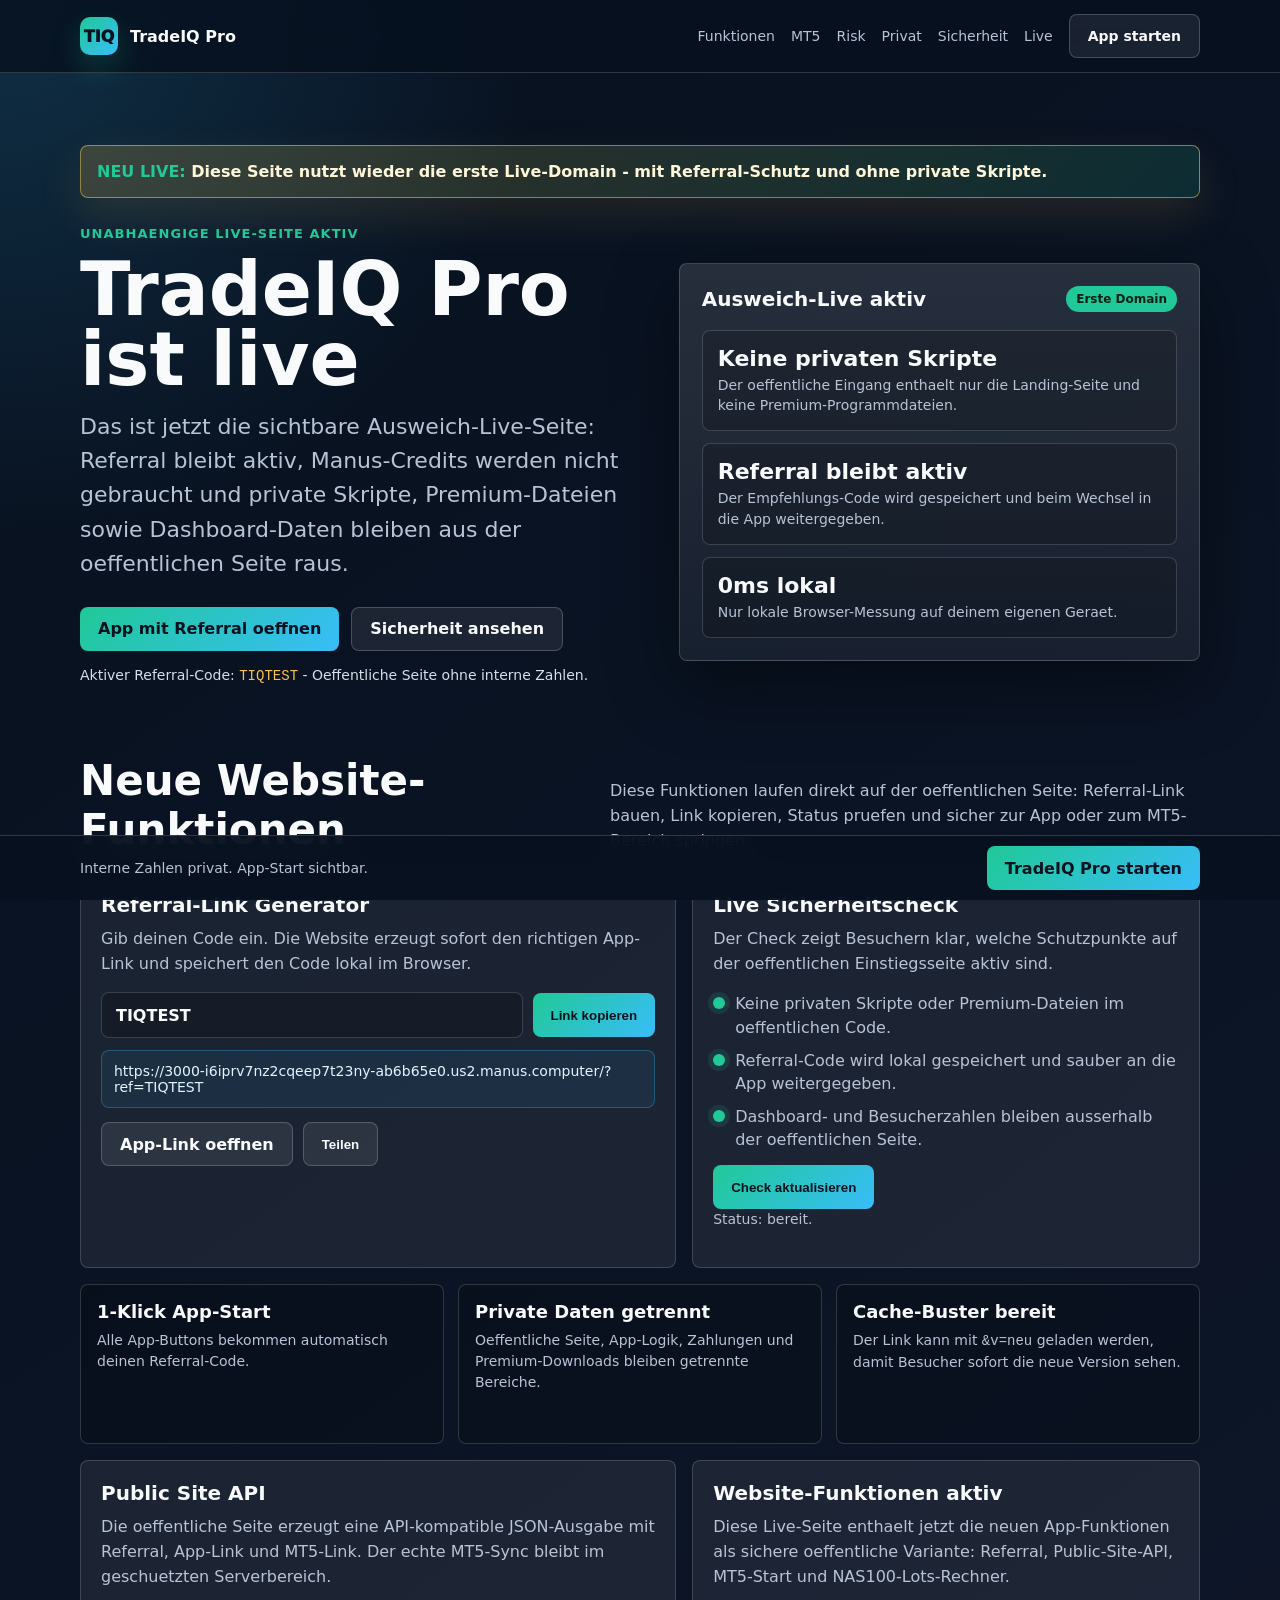
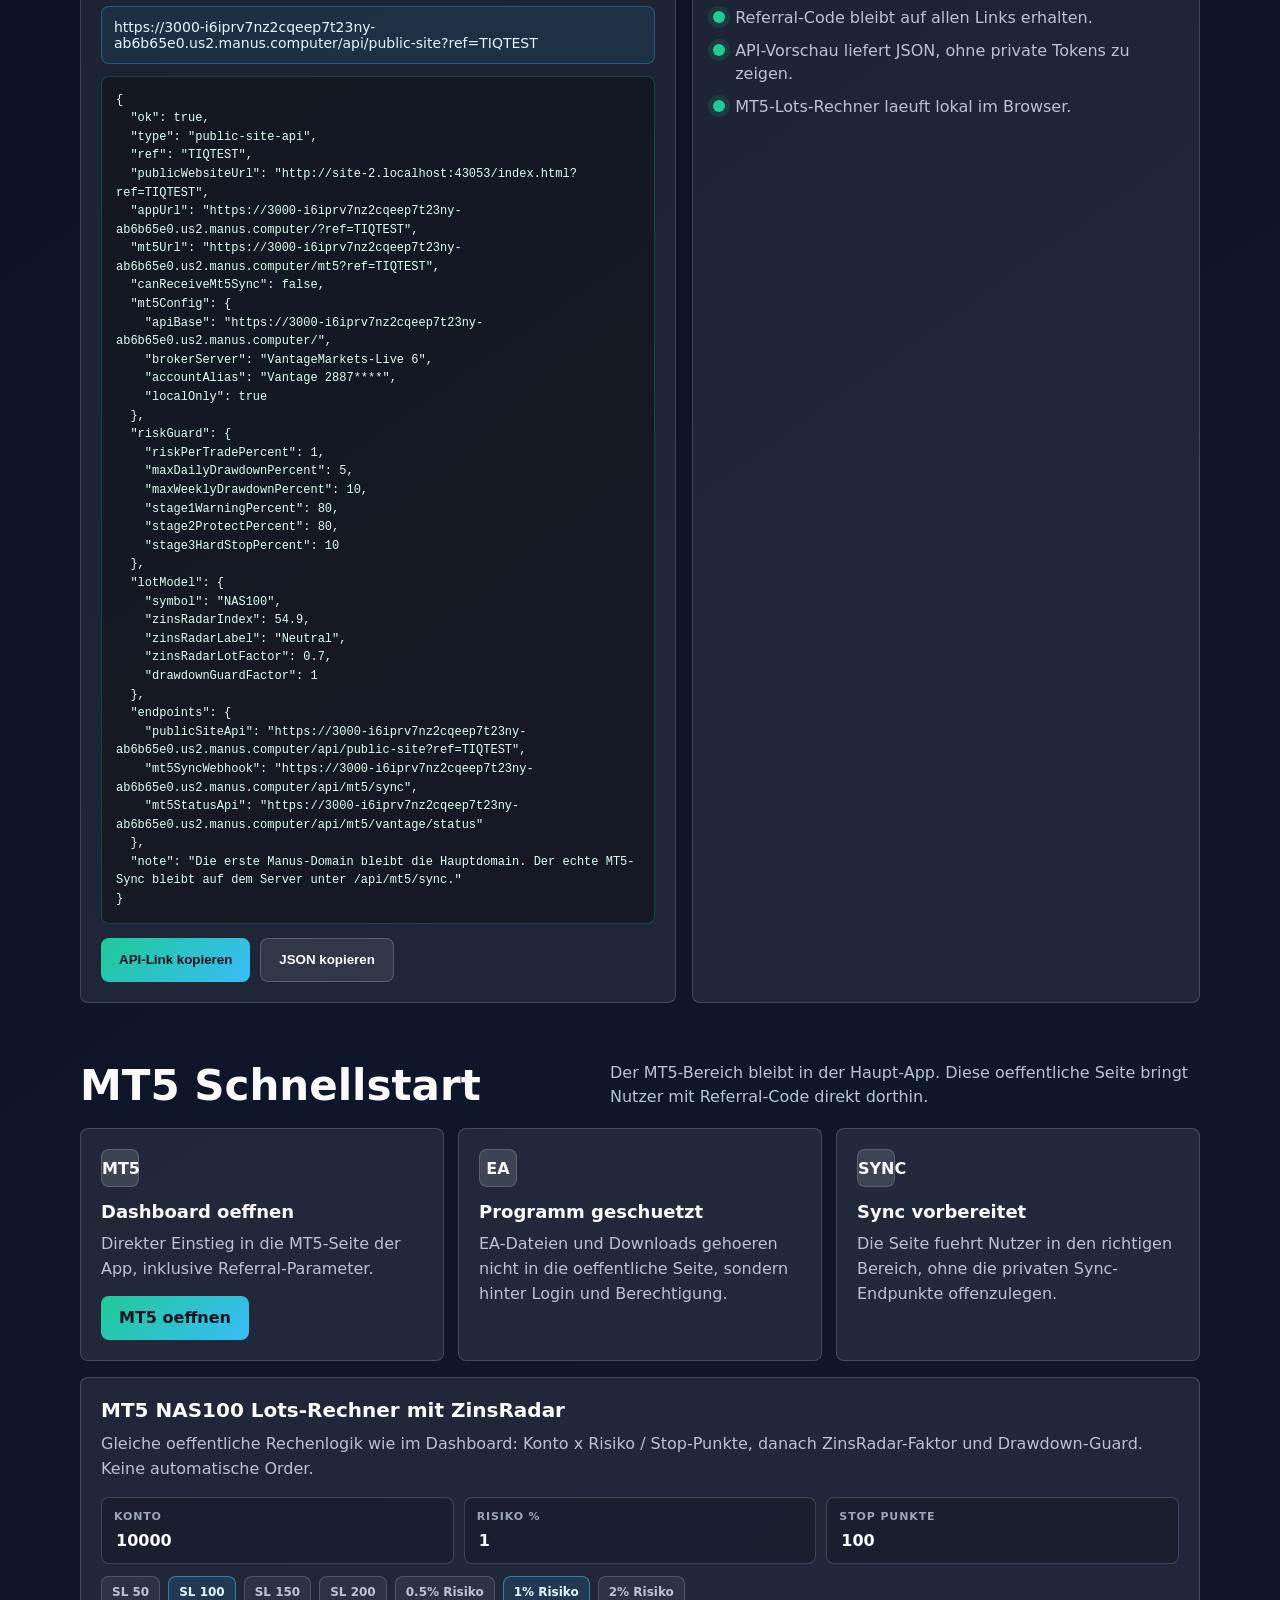
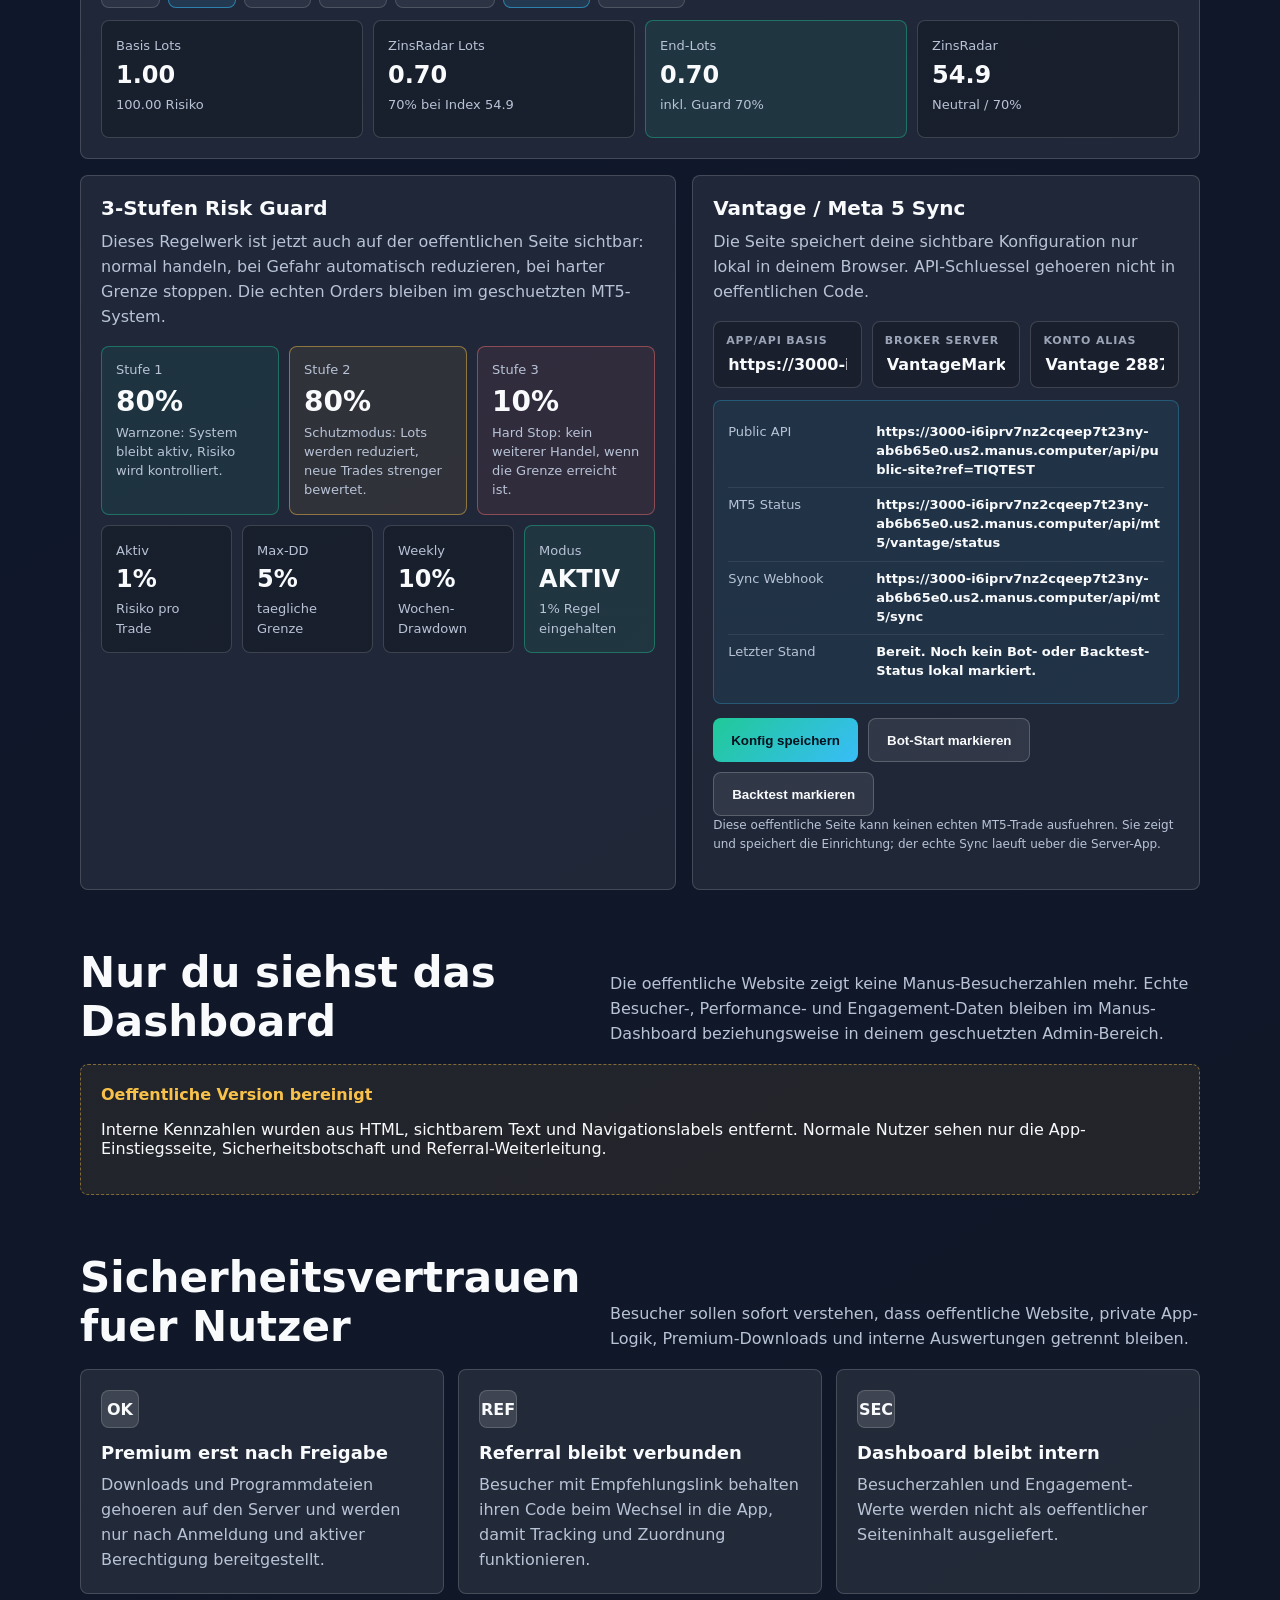
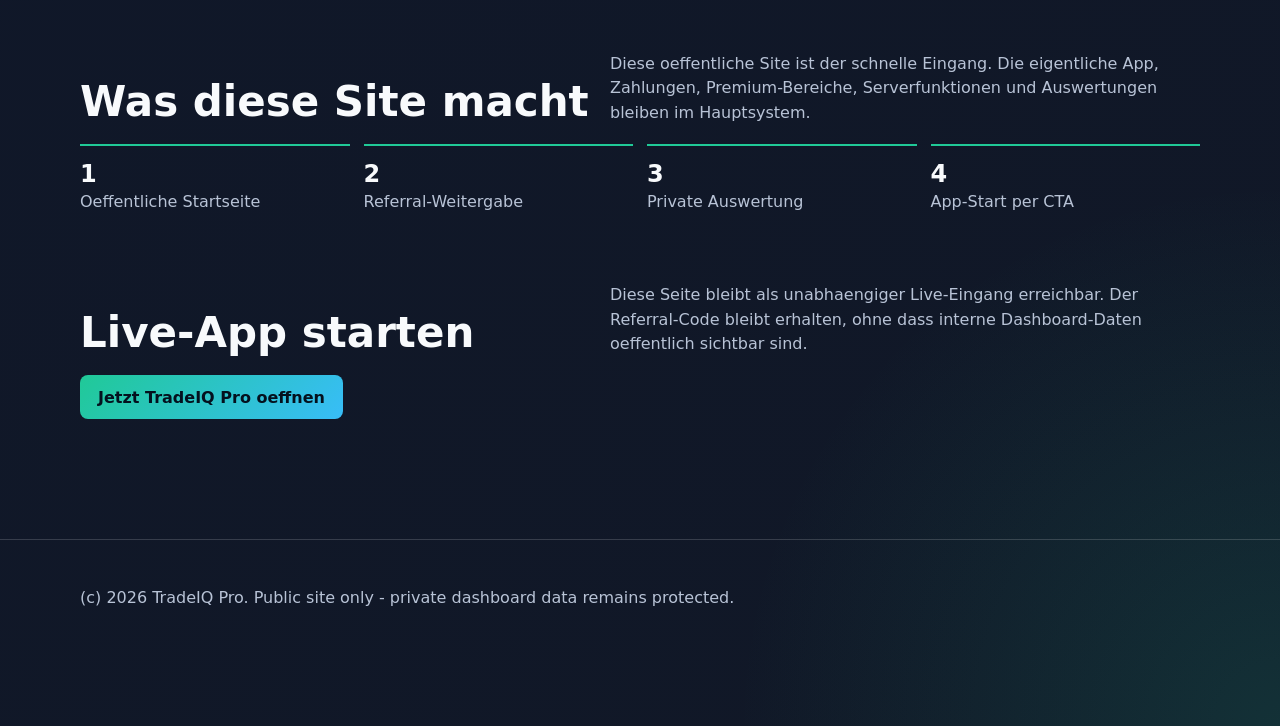
==== commit 383a365a: "Keep primary Manus domain for public links" ====
--- a/index.html
+++ b/index.html
@@ -4,11 +4,11 @@
   <meta charset="utf-8" />
   <meta name="viewport" content="width=device-width, initial-scale=1" />
   <title>TradeIQ Pro - Unabhaengige Live-Seite</title>
-  <meta name="description" content="TradeIQ Pro fuehrt Besucher ueber eine unabhaengige GitHub-Pages-Live-Seite sicher zur App, ohne private Skripte, Dashboard-Daten oder Besucherzahlen oeffentlich anzuzeigen." />
+  <meta name="description" content="TradeIQ Pro fuehrt Besucher ueber die erste Live-Domain sicher zur App, ohne private Skripte, Dashboard-Daten oder Besucherzahlen oeffentlich anzuzeigen." />
   <meta name="theme-color" content="#0f172a" />
   <meta name="robots" content="index,follow" />
-  <link rel="preconnect" href="https://tradeiqpro-qwm3xmck.manus.space" />
-  <link rel="dns-prefetch" href="https://tradeiqpro-qwm3xmck.manus.space" />
+  <link rel="preconnect" href="https://3000-i6iprv7nz2cqeep7t23ny-ab6b65e0.us2.manus.computer" />
+  <link rel="dns-prefetch" href="https://3000-i6iprv7nz2cqeep7t23ny-ab6b65e0.us2.manus.computer" />
   <style>
     :root {
       color-scheme: dark;
@@ -337,20 +337,20 @@
         <a href="#privat">Privat</a>
         <a href="#sicherheit">Sicherheit</a>
         <a href="#live">Live</a>
-        <a class="button" data-app-link href="https://tradeiqpro-qwm3xmck.manus.space/?ref=TIQTEST">App starten</a>
+        <a class="button" data-app-link href="https://3000-i6iprv7nz2cqeep7t23ny-ab6b65e0.us2.manus.computer/?ref=TIQTEST">App starten</a>
       </nav>
     </div>
   </header>
 
   <main id="top" class="wrap">
-    <div class="live-strip"><span>NEU LIVE:</span> Diese GitHub-Seite wurde gerade sichtbar aktualisiert - ohne Manus-Credits, mit Referral-Schutz und ohne private Skripte.</div>
+    <div class="live-strip"><span>NEU LIVE:</span> Diese Seite nutzt wieder die erste Live-Domain - mit Referral-Schutz und ohne private Skripte.</div>
     <div class="hero">
       <div>
         <div class="eyebrow">Unabhaengige Live-Seite aktiv</div>
         <h1>TradeIQ Pro ist live</h1>
         <p class="lead" id="heroLead">Das ist jetzt die sichtbare Ausweich-Live-Seite: Referral bleibt aktiv, Manus-Credits werden nicht gebraucht und private Skripte, Premium-Dateien sowie Dashboard-Daten bleiben aus der oeffentlichen Seite raus.</p>
         <div class="hero-actions">
-          <a class="button primary" id="heroAppLink" data-app-link href="https://tradeiqpro-qwm3xmck.manus.space/?ref=TIQTEST">App mit Referral oeffnen</a>
+          <a class="button primary" id="heroAppLink" data-app-link href="https://3000-i6iprv7nz2cqeep7t23ny-ab6b65e0.us2.manus.computer/?ref=TIQTEST">App mit Referral oeffnen</a>
           <a class="button" href="#sicherheit">Sicherheit ansehen</a>
         </div>
         <p class="refline">Aktiver Referral-Code: <code id="refCode">TIQTEST</code> - <span id="visitorHint">Oeffentliche Seite ohne interne Zahlen.</span></p>
@@ -358,7 +358,7 @@
       <aside class="panel" aria-label="Private Besucher-Daten">
         <div class="panel-top">
           <h2>Ausweich-Live aktiv</h2>
-          <span class="badge">GitHub Pages</span>
+          <span class="badge">Erste Domain</span>
         </div>
         <div class="metric-grid">
           <div class="metric"><strong>Keine privaten Skripte</strong><span>Der oeffentliche Eingang enthaelt nur die Landing-Seite und keine Premium-Programmdateien.</span></div>
@@ -383,7 +383,7 @@
           </div>
           <div class="result-box" id="generatedReferralLink">Link wird vorbereitet...</div>
           <div class="tool-actions">
-            <a class="button" id="openGeneratedAppLink" href="https://tradeiqpro-qwm3xmck.manus.space/?ref=TIQTEST">App-Link oeffnen</a>
+            <a class="button" id="openGeneratedAppLink" href="https://3000-i6iprv7nz2cqeep7t23ny-ab6b65e0.us2.manus.computer/?ref=TIQTEST">App-Link oeffnen</a>
             <button class="button" id="shareReferralButton" type="button">Teilen</button>
           </div>
         </article>
@@ -392,7 +392,7 @@
           <h3>Live Sicherheitscheck</h3>
           <p>Der Check zeigt Besuchern klar, welche Schutzpunkte auf der oeffentlichen Einstiegsseite aktiv sind.</p>
           <div class="status-list" id="securityChecklist">
-            <div class="status-item"><span class="status-dot"></span><span>Keine privaten Skripte oder Premium-Dateien im GitHub-Pages-Code.</span></div>
+            <div class="status-item"><span class="status-dot"></span><span>Keine privaten Skripte oder Premium-Dateien im oeffentlichen Code.</span></div>
             <div class="status-item"><span class="status-dot"></span><span>Referral-Code wird lokal gespeichert und sauber an die App weitergegeben.</span></div>
             <div class="status-item"><span class="status-dot"></span><span>Dashboard- und Besucherzahlen bleiben ausserhalb der oeffentlichen Seite.</span></div>
           </div>
@@ -438,7 +438,7 @@
         <p>Der MT5-Bereich bleibt in der Haupt-App. Diese oeffentliche Seite bringt Nutzer mit Referral-Code direkt dorthin.</p>
       </div>
       <div class="cards">
-        <article class="card"><div class="icon">MT5</div><h3>Dashboard oeffnen</h3><p>Direkter Einstieg in die MT5-Seite der App, inklusive Referral-Parameter.</p><div class="tool-actions"><a class="button primary" id="mt5Link" href="https://tradeiqpro-qwm3xmck.manus.space/mt5?ref=TIQTEST">MT5 oeffnen</a></div></article>
+        <article class="card"><div class="icon">MT5</div><h3>Dashboard oeffnen</h3><p>Direkter Einstieg in die MT5-Seite der App, inklusive Referral-Parameter.</p><div class="tool-actions"><a class="button primary" id="mt5Link" href="https://3000-i6iprv7nz2cqeep7t23ny-ab6b65e0.us2.manus.computer/mt5?ref=TIQTEST">MT5 oeffnen</a></div></article>
         <article class="card"><div class="icon">EA</div><h3>Programm geschuetzt</h3><p>EA-Dateien und Downloads gehoeren nicht in die oeffentliche Seite, sondern hinter Login und Berechtigung.</p></article>
         <article class="card"><div class="icon">SYNC</div><h3>Sync vorbereitet</h3><p>Die Seite fuehrt Nutzer in den richtigen Bereich, ohne die privaten Sync-Endpunkte offenzulegen.</p></article>
       </div>
@@ -480,7 +480,7 @@
       <div class="tools-grid" id="risk" style="margin-top:16px">
         <article class="tool-panel">
           <h3>3-Stufen Risk Guard</h3>
-          <p>Dieses Regelwerk ist jetzt auch auf der GitHub-Seite sichtbar: normal handeln, bei Gefahr automatisch reduzieren, bei harter Grenze stoppen. Die echten Orders bleiben im geschuetzten MT5-System.</p>
+          <p>Dieses Regelwerk ist jetzt auch auf der oeffentlichen Seite sichtbar: normal handeln, bei Gefahr automatisch reduzieren, bei harter Grenze stoppen. Die echten Orders bleiben im geschuetzten MT5-System.</p>
           <div class="risk-grid">
             <div class="risk-stage good"><span>Stufe 1</span><strong>80%</strong><span>Warnzone: System bleibt aktiv, Risiko wird kontrolliert.</span></div>
             <div class="risk-stage warn"><span>Stufe 2</span><strong>80%</strong><span>Schutzmodus: Lots werden reduziert, neue Trades strenger bewertet.</span></div>
@@ -496,11 +496,11 @@
 
         <article class="tool-panel">
           <h3>Vantage / Meta 5 Sync</h3>
-          <p>Die GitHub-Seite speichert deine sichtbare Konfiguration nur lokal in deinem Browser. API-Schluessel gehoeren nicht in GitHub-Code.</p>
+          <p>Die Seite speichert deine sichtbare Konfiguration nur lokal in deinem Browser. API-Schluessel gehoeren nicht in oeffentlichen Code.</p>
           <div class="mini-grid">
             <div class="mini-field">
               <label for="apiBaseInput">App/API Basis</label>
-              <input id="apiBaseInput" type="url" value="https://tradeiqpro-qwm3xmck.manus.space" />
+              <input id="apiBaseInput" type="url" value="https://3000-i6iprv7nz2cqeep7t23ny-ab6b65e0.us2.manus.computer" />
             </div>
             <div class="mini-field">
               <label for="brokerInput">Broker Server</label>
@@ -522,7 +522,7 @@
             <button class="button" id="markBotStartButton" type="button">Bot-Start markieren</button>
             <button class="button" id="markBacktestButton" type="button">Backtest markieren</button>
           </div>
-          <p class="local-save-note">GitHub Pages kann keinen echten MT5-Trade ausfuehren. Es zeigt und speichert die Einrichtung; der echte Sync laeuft ueber die Server-App.</p>
+          <p class="local-save-note">Diese oeffentliche Seite kann keinen echten MT5-Trade ausfuehren. Sie zeigt und speichert die Einrichtung; der echte Sync laeuft ueber die Server-App.</p>
         </article>
       </div>
     </section>
@@ -566,16 +566,16 @@
     <section id="live">
       <div class="section-title">
         <h2>Live-App starten</h2>
-        <p>Diese GitHub-Pages-Seite bleibt als unabhaengiger Live-Eingang erreichbar, auch wenn Manus-Sync oder Sandbox-Credits gerade blockieren. Der Referral-Code bleibt erhalten, ohne dass interne Dashboard-Daten oeffentlich sichtbar sind.</p>
-      </div>
-      <a class="button primary" id="bottomAppLink" data-app-link href="https://tradeiqpro-qwm3xmck.manus.space/?ref=TIQTEST">Jetzt TradeIQ Pro oeffnen</a>
+        <p>Diese Seite bleibt als unabhaengiger Live-Eingang erreichbar. Der Referral-Code bleibt erhalten, ohne dass interne Dashboard-Daten oeffentlich sichtbar sind.</p>
+      </div>
+      <a class="button primary" id="bottomAppLink" data-app-link href="https://3000-i6iprv7nz2cqeep7t23ny-ab6b65e0.us2.manus.computer/?ref=TIQTEST">Jetzt TradeIQ Pro oeffnen</a>
     </section>
   </main>
 
   <div class="sticky-cta" aria-label="Schnellstart">
     <div class="wrap sticky-inner">
       <span id="stickyText">Interne Zahlen privat. App-Start sichtbar.</span>
-      <a class="button primary" id="stickyAppLink" data-app-link href="https://tradeiqpro-qwm3xmck.manus.space/?ref=TIQTEST">TradeIQ Pro starten</a>
+      <a class="button primary" id="stickyAppLink" data-app-link href="https://3000-i6iprv7nz2cqeep7t23ny-ab6b65e0.us2.manus.computer/?ref=TIQTEST">TradeIQ Pro starten</a>
     </div>
   </div>
 
@@ -591,7 +591,7 @@
       const cleaned = String(value || '').trim().replace(/[^a-zA-Z0-9_-]/g, '').slice(0, 32);
       return cleaned || 'TIQTEST';
     };
-    const defaultAppBase = 'https://tradeiqpro-qwm3xmck.manus.space/';
+    const defaultAppBase = 'https://3000-i6iprv7nz2cqeep7t23ny-ab6b65e0.us2.manus.computer/';
     const normalizeAppBase = value => {
       try {
         const parsed = new URL(String(value || defaultAppBase).trim());
@@ -660,7 +660,7 @@
         mt5SyncWebhook: new URL('/api/mt5/sync', appBase).toString(),
         mt5StatusApi: new URL('/api/mt5/vantage/status', appBase).toString()
       },
-      note: 'GitHub Pages ist die oeffentliche Website. Der echte MT5-Sync bleibt auf dem Server unter /api/mt5/sync.'
+      note: 'Die erste Manus-Domain bleibt die Hauptdomain. Der echte MT5-Sync bleibt auf dem Server unter /api/mt5/sync.'
     });
 
     const showToast = message => {
@@ -869,7 +869,7 @@
 
     if (markBotStartButton) {
       markBotStartButton.addEventListener('click', () => {
-        localStorage.setItem('tiq_sync_state', 'Bot-Start auf GitHub-Seite markiert um ' + new Date().toLocaleString('de-DE') + '. Echten Start in der MT5-Server-App ausfuehren.');
+        localStorage.setItem('tiq_sync_state', 'Bot-Start auf der oeffentlichen Seite markiert um ' + new Date().toLocaleString('de-DE') + '. Echten Start in der MT5-Server-App ausfuehren.');
         updateMt5OpsUi();
         window.open(buildAppUrl('/mt5'), '_blank', 'noopener');
         showToast('MT5-App geoeffnet.');
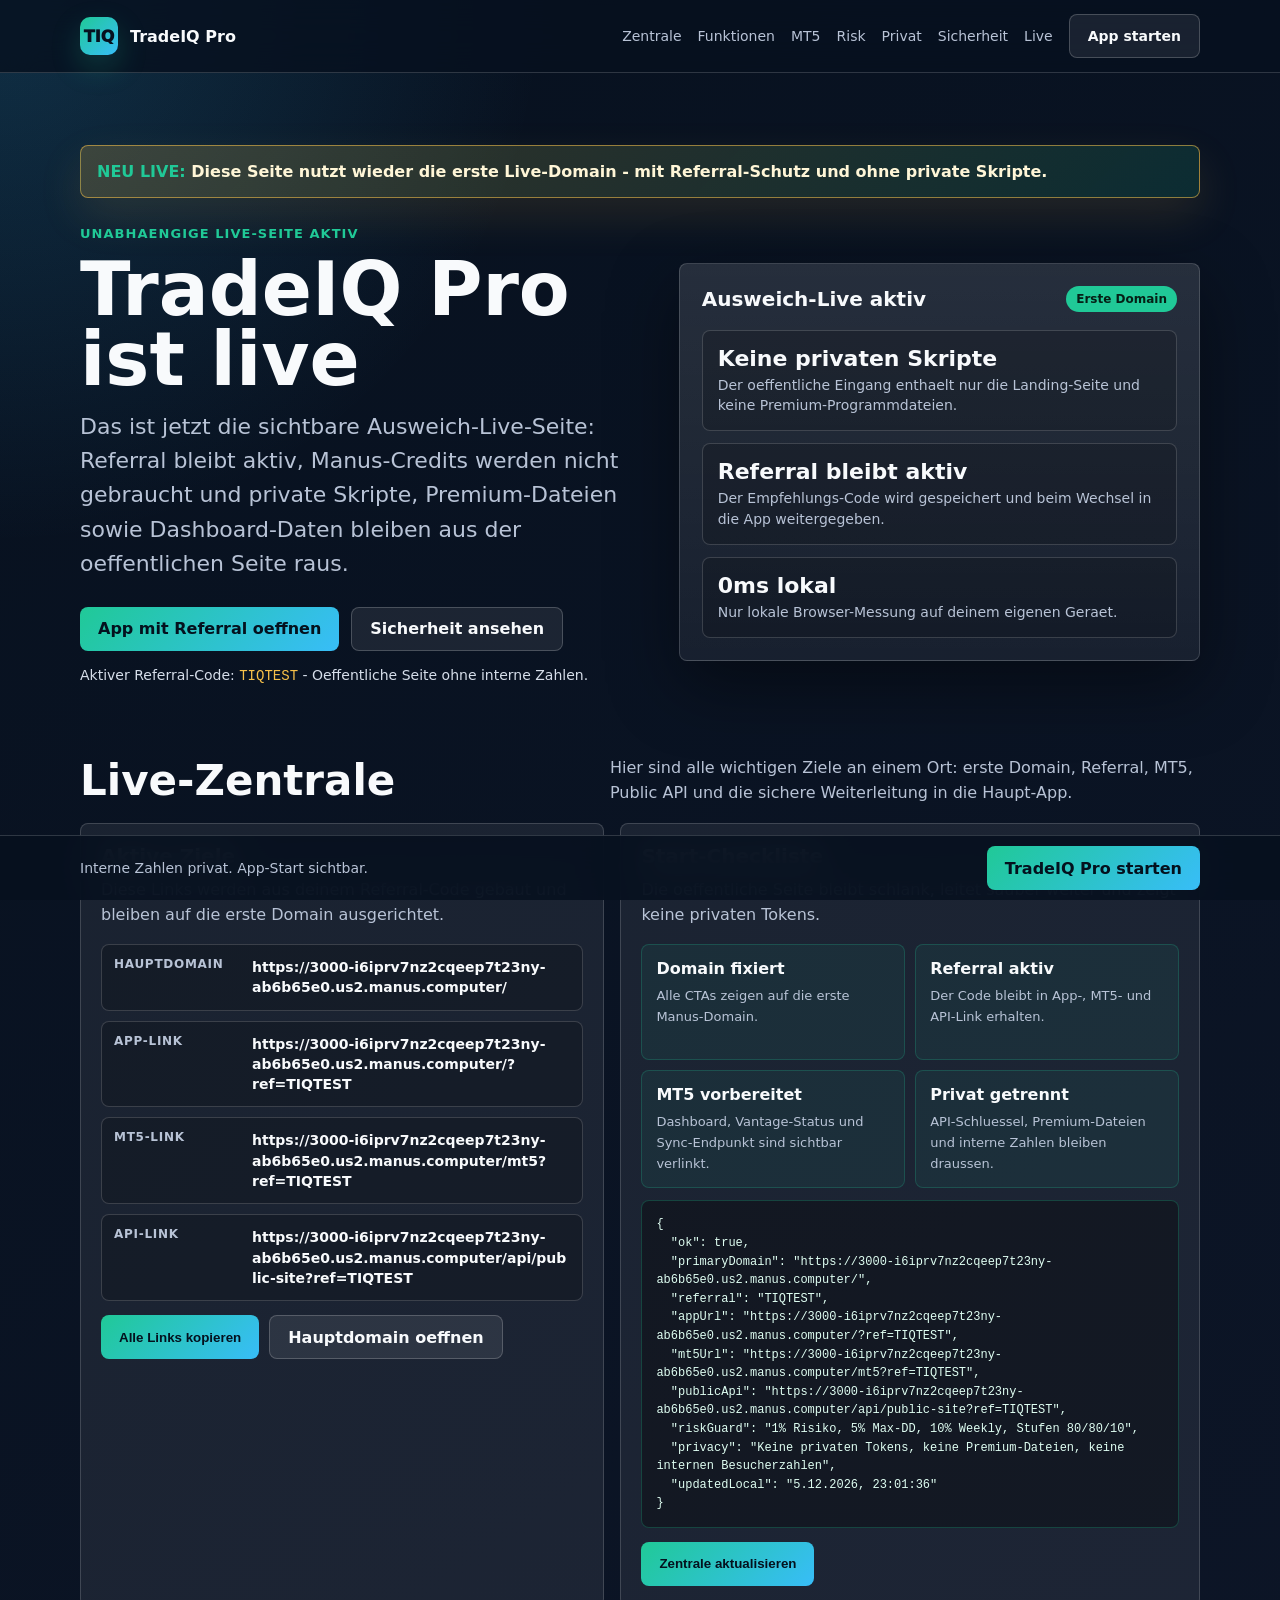
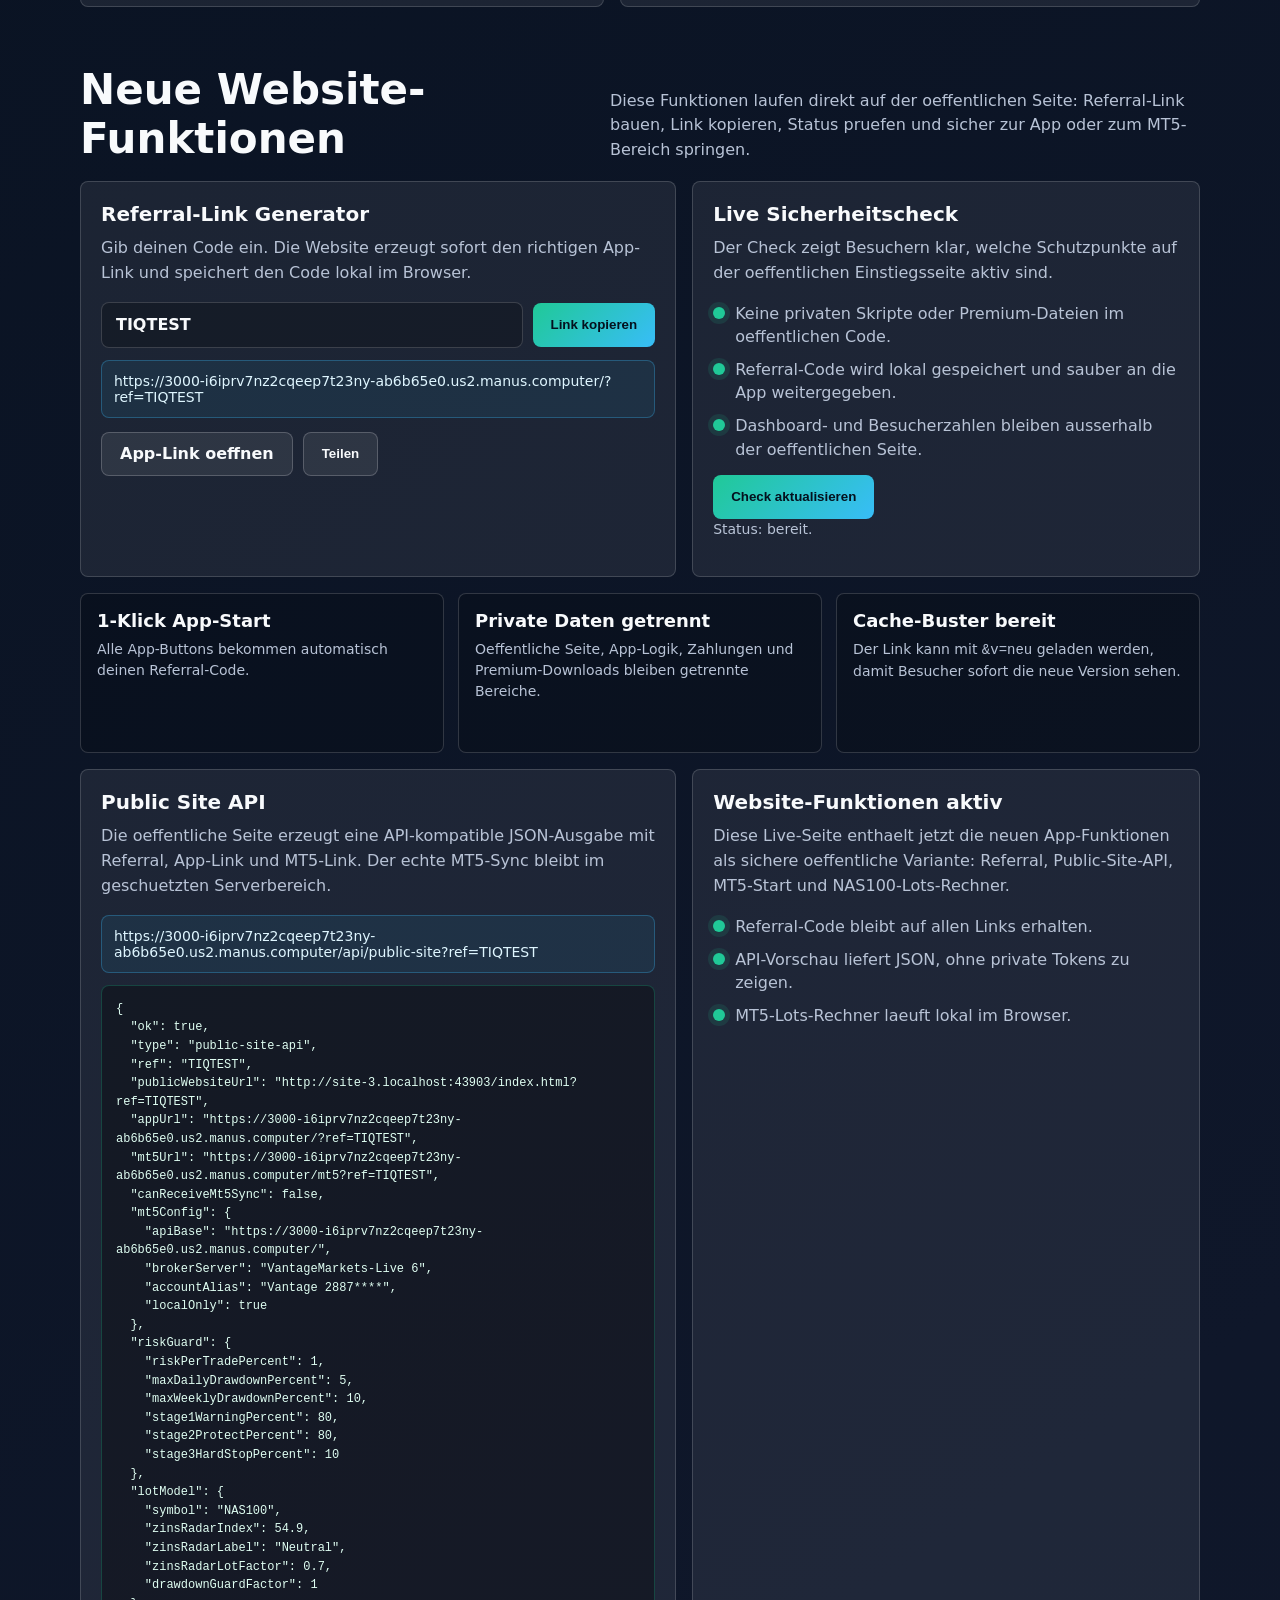
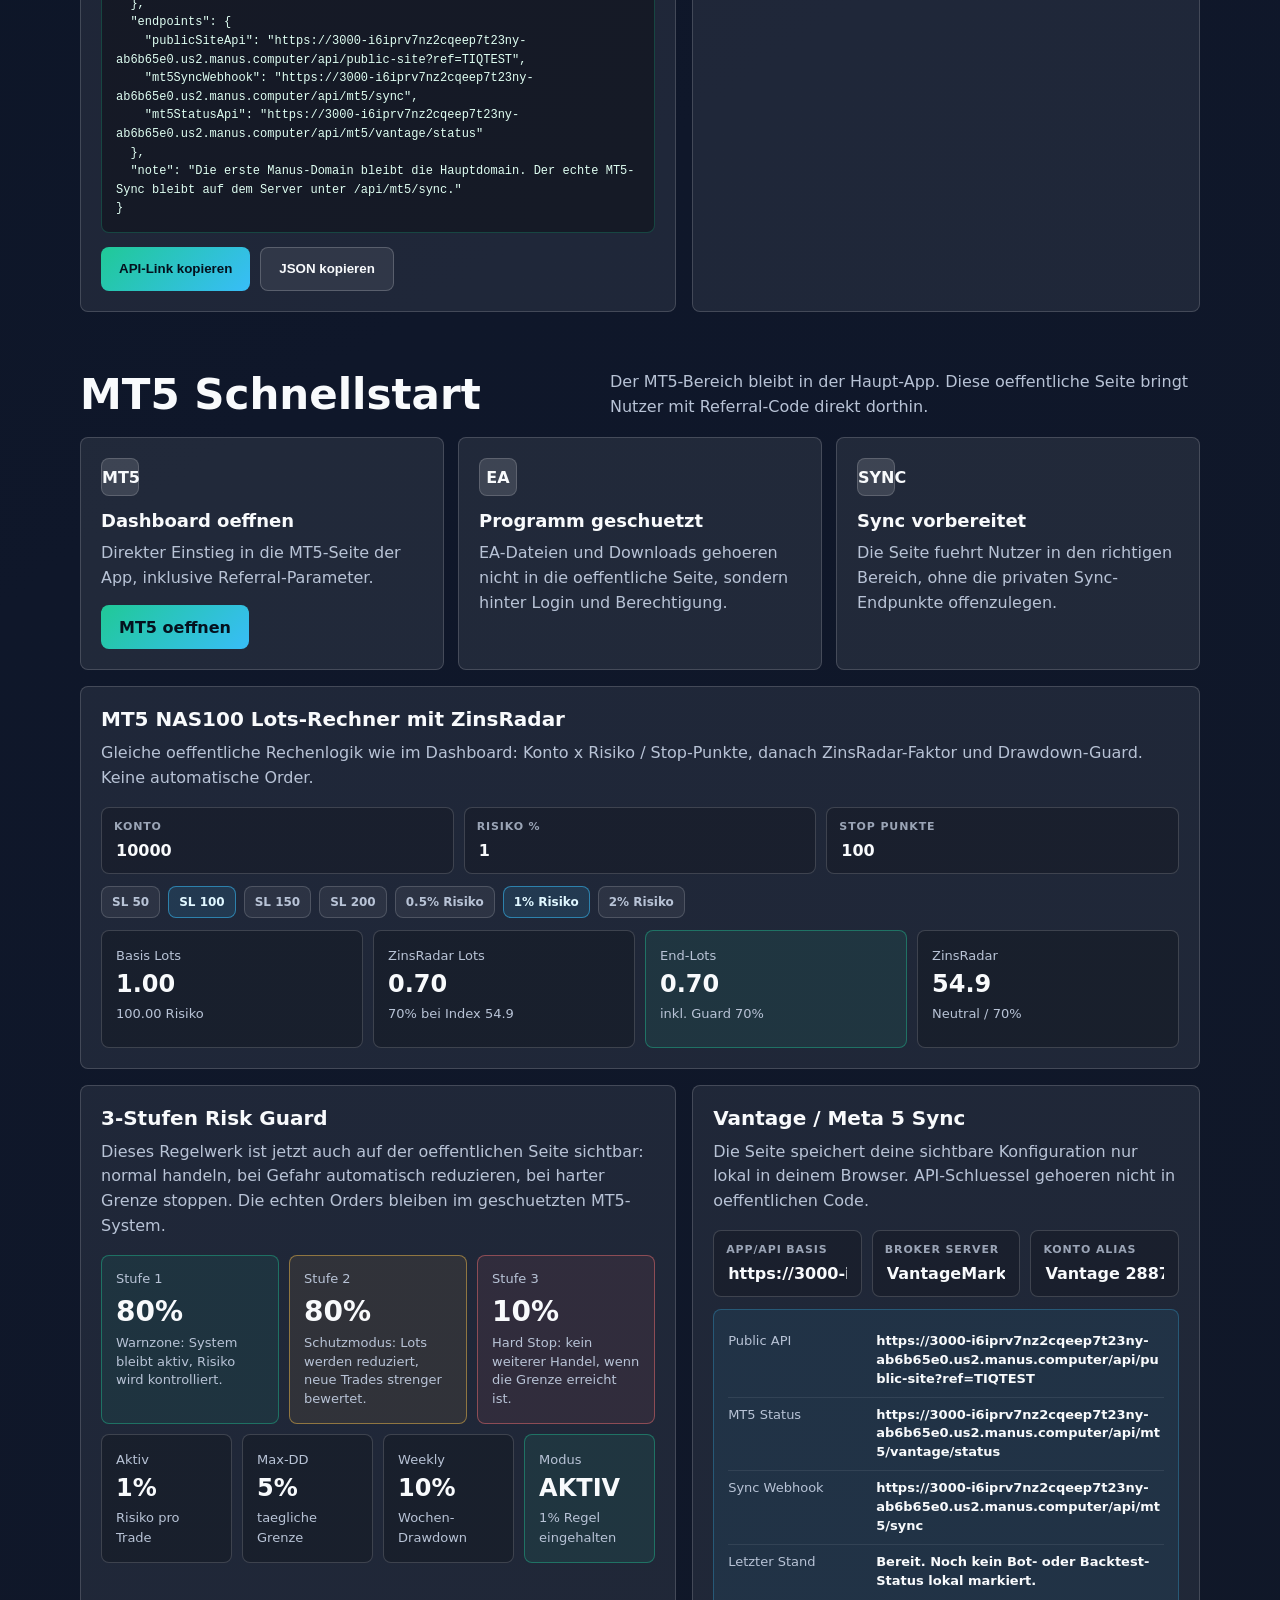
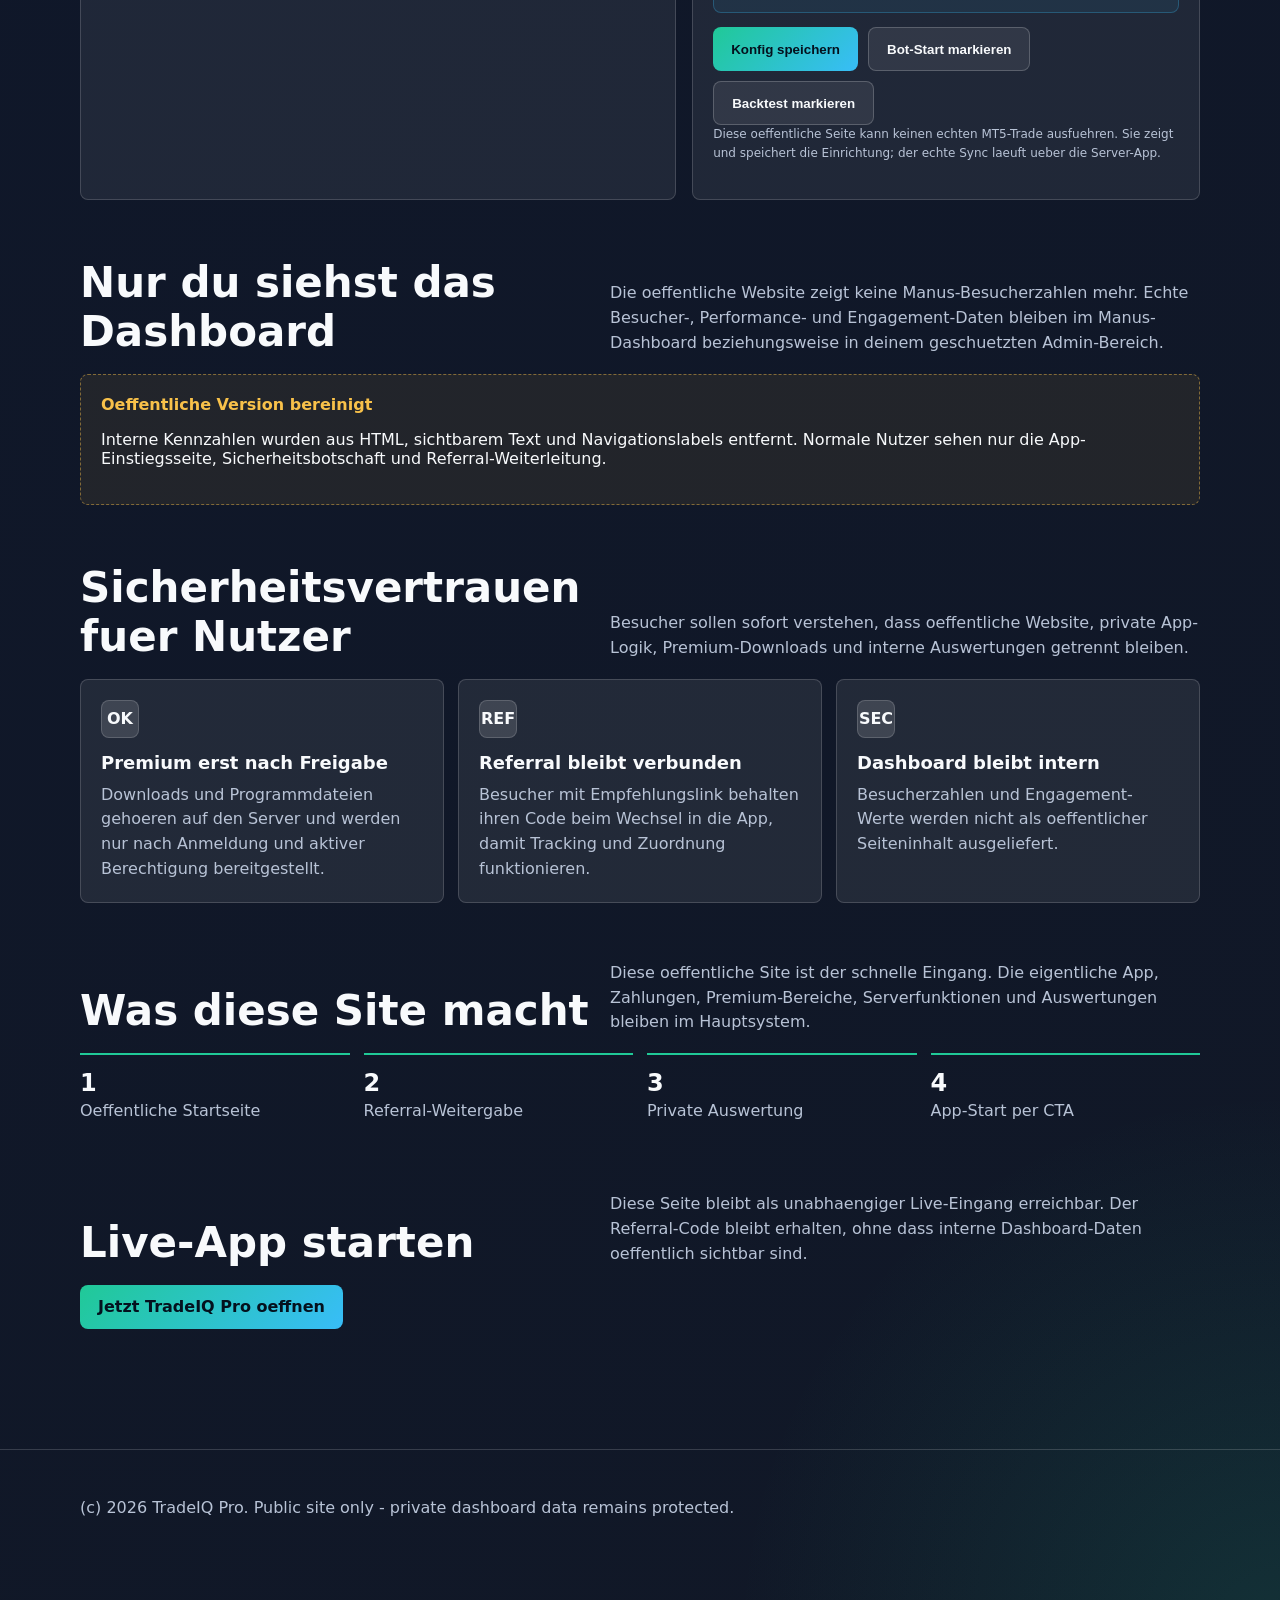
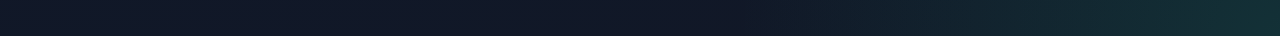
==== commit 953e9c31: "Add live control center to public site" ====
--- a/index.html
+++ b/index.html
@@ -279,6 +279,30 @@
     }
     .quick-card strong { display: block; margin-bottom: 8px; font-size: 18px; }
     .quick-card span { display: block; color: var(--muted); line-height: 1.5; font-size: 14px; }
+    .command-grid { display: grid; grid-template-columns: minmax(0, .95fr) minmax(0, 1.05fr); gap: 16px; align-items: stretch; }
+    .command-list { display: grid; gap: 10px; }
+    .command-row {
+      display: grid;
+      grid-template-columns: 128px minmax(0, 1fr);
+      gap: 10px;
+      border: 1px solid var(--line);
+      background: rgba(0,0,0,.2);
+      border-radius: 8px;
+      padding: 12px;
+      align-items: start;
+    }
+    .command-row span { color: var(--muted); font-size: 12px; font-weight: 850; text-transform: uppercase; letter-spacing: .06em; }
+    .command-row strong { color: var(--text); font-size: 14px; line-height: 1.45; overflow-wrap: anywhere; }
+    .launch-steps { display: grid; grid-template-columns: repeat(2, minmax(0, 1fr)); gap: 10px; margin-top: 12px; }
+    .launch-step {
+      border: 1px solid rgba(32,201,151,.22);
+      background: rgba(32,201,151,.07);
+      border-radius: 8px;
+      padding: 14px;
+      min-height: 116px;
+    }
+    .launch-step strong { display: block; margin-bottom: 7px; }
+    .launch-step span { color: var(--muted); font-size: 13px; line-height: 1.45; }
     .toast {
       position: fixed;
       right: 18px;
@@ -313,6 +337,8 @@
       main { padding-top: 48px; }
       .hero { grid-template-columns: 1fr; }
       .cards, .proof, .tools-grid, .quick-grid, .mini-grid, .lot-results { grid-template-columns: 1fr; }
+      .command-grid, .launch-steps { grid-template-columns: 1fr; }
+      .command-row { grid-template-columns: 1fr; gap: 4px; }
       .risk-grid { grid-template-columns: 1fr; }
       .sync-row { grid-template-columns: 1fr; gap: 3px; }
       .field-row { grid-template-columns: 1fr; }
@@ -331,6 +357,7 @@
         <span>TradeIQ Pro</span>
       </a>
       <nav aria-label="Hauptnavigation">
+        <a href="#zentrale">Zentrale</a>
         <a href="#funktionen">Funktionen</a>
         <a href="#mt5">MT5</a>
         <a href="#risk">Risk</a>
@@ -367,6 +394,44 @@
         </div>
       </aside>
     </div>
+
+    <section id="zentrale">
+      <div class="section-title">
+        <h2>Live-Zentrale</h2>
+        <p>Hier sind alle wichtigen Ziele an einem Ort: erste Domain, Referral, MT5, Public API und die sichere Weiterleitung in die Haupt-App.</p>
+      </div>
+      <div class="command-grid">
+        <article class="tool-panel">
+          <h3>Aktive Ziele</h3>
+          <p>Diese Links werden aus deinem Referral-Code gebaut und bleiben auf die erste Domain ausgerichtet.</p>
+          <div class="command-list">
+            <div class="command-row"><span>Hauptdomain</span><strong id="primaryDomainBox">wird vorbereitet...</strong></div>
+            <div class="command-row"><span>App-Link</span><strong id="launchAppBox">wird vorbereitet...</strong></div>
+            <div class="command-row"><span>MT5-Link</span><strong id="launchMt5Box">wird vorbereitet...</strong></div>
+            <div class="command-row"><span>API-Link</span><strong id="launchApiBox">wird vorbereitet...</strong></div>
+          </div>
+          <div class="tool-actions">
+            <button class="button primary" id="copyLaunchLinksButton" type="button">Alle Links kopieren</button>
+            <a class="button" id="openPrimaryDomainLink" data-app-link href="https://3000-i6iprv7nz2cqeep7t23ny-ab6b65e0.us2.manus.computer/?ref=TIQTEST">Hauptdomain oeffnen</a>
+          </div>
+        </article>
+
+        <article class="tool-panel">
+          <h3>Start-Checkliste</h3>
+          <p>Die oeffentliche Seite bleibt schlank, leitet sauber weiter und zeigt keine privaten Tokens.</p>
+          <div class="launch-steps">
+            <div class="launch-step"><strong>Domain fixiert</strong><span>Alle CTAs zeigen auf die erste Manus-Domain.</span></div>
+            <div class="launch-step"><strong>Referral aktiv</strong><span>Der Code bleibt in App-, MT5- und API-Link erhalten.</span></div>
+            <div class="launch-step"><strong>MT5 vorbereitet</strong><span>Dashboard, Vantage-Status und Sync-Endpunkt sind sichtbar verlinkt.</span></div>
+            <div class="launch-step"><strong>Privat getrennt</strong><span>API-Schluessel, Premium-Dateien und interne Zahlen bleiben draussen.</span></div>
+          </div>
+          <div class="api-preview" id="launchReport">{}</div>
+          <div class="tool-actions">
+            <button class="button primary" id="refreshLaunchReportButton" type="button">Zentrale aktualisieren</button>
+          </div>
+        </article>
+      </div>
+    </section>
 
     <section id="funktionen">
       <div class="section-title">
@@ -679,6 +744,13 @@
     const copyReferralButton = document.getElementById('copyReferralButton');
     const shareReferralButton = document.getElementById('shareReferralButton');
     const mt5Link = document.getElementById('mt5Link');
+    const primaryDomainBox = document.getElementById('primaryDomainBox');
+    const launchAppBox = document.getElementById('launchAppBox');
+    const launchMt5Box = document.getElementById('launchMt5Box');
+    const launchApiBox = document.getElementById('launchApiBox');
+    const launchReport = document.getElementById('launchReport');
+    const copyLaunchLinksButton = document.getElementById('copyLaunchLinksButton');
+    const refreshLaunchReportButton = document.getElementById('refreshLaunchReportButton');
     const publicApiEndpoint = document.getElementById('publicApiEndpoint');
     const publicApiJson = document.getElementById('publicApiJson');
     const copyApiButton = document.getElementById('copyApiButton');
@@ -730,6 +802,7 @@
       for (const link of document.querySelectorAll('[data-app-link]')) {
         link.href = appUrl;
       }
+      if (typeof updateLaunchCenter === 'function') updateLaunchCenter();
     };
 
     const updateMt5OpsUi = () => {
@@ -740,6 +813,27 @@
       if (syncStatusApi) syncStatusApi.textContent = payload.endpoints.mt5StatusApi;
       if (syncWebhook) syncWebhook.textContent = payload.endpoints.mt5SyncWebhook;
       if (syncLocalState) syncLocalState.textContent = state;
+    };
+
+    const buildLaunchReport = () => ({
+      ok: true,
+      primaryDomain: appBase,
+      referral: ref,
+      appUrl: buildAppUrl('/'),
+      mt5Url: buildAppUrl('/mt5'),
+      publicApi: buildPublicApiUrl(),
+      riskGuard: '1% Risiko, 5% Max-DD, 10% Weekly, Stufen 80/80/10',
+      privacy: 'Keine privaten Tokens, keine Premium-Dateien, keine internen Besucherzahlen',
+      updatedLocal: new Date().toLocaleString('de-DE')
+    });
+
+    const updateLaunchCenter = () => {
+      const report = buildLaunchReport();
+      if (primaryDomainBox) primaryDomainBox.textContent = report.primaryDomain;
+      if (launchAppBox) launchAppBox.textContent = report.appUrl;
+      if (launchMt5Box) launchMt5Box.textContent = report.mt5Url;
+      if (launchApiBox) launchApiBox.textContent = report.publicApi;
+      if (launchReport) launchReport.textContent = JSON.stringify(report, null, 2);
     };
 
     const updateLotCalculator = () => {
@@ -835,6 +929,32 @@
       });
     }
 
+    if (copyLaunchLinksButton) {
+      copyLaunchLinksButton.addEventListener('click', async () => {
+        const report = buildLaunchReport();
+        const value = [
+          'TradeIQ Pro Live-Zentrale',
+          'Hauptdomain: ' + report.primaryDomain,
+          'App: ' + report.appUrl,
+          'MT5: ' + report.mt5Url,
+          'API: ' + report.publicApi
+        ].join('\n');
+        try {
+          await navigator.clipboard.writeText(value);
+          showToast('Zentrale Links kopiert.');
+        } catch {
+          showToast('Links stehen in der Zentrale.');
+        }
+      });
+    }
+
+    if (refreshLaunchReportButton) {
+      refreshLaunchReportButton.addEventListener('click', () => {
+        updateLaunchCenter();
+        showToast('Zentrale aktualisiert.');
+      });
+    }
+
     if (copyApiButton) {
       copyApiButton.addEventListener('click', async () => {
         const value = buildPublicApiPayload().endpoints.publicSiteApi;
@@ -916,6 +1036,7 @@
     updateReferralUi();
     updateLotCalculator();
     updateMt5OpsUi();
+    updateLaunchCenter();
 
     if (visitorHint) {
       visitorHint.textContent = visitCount > 1 ? 'Willkommen zurueck - App direkt oeffnen.' : 'Oeffentliche Seite ohne interne Zahlen.';
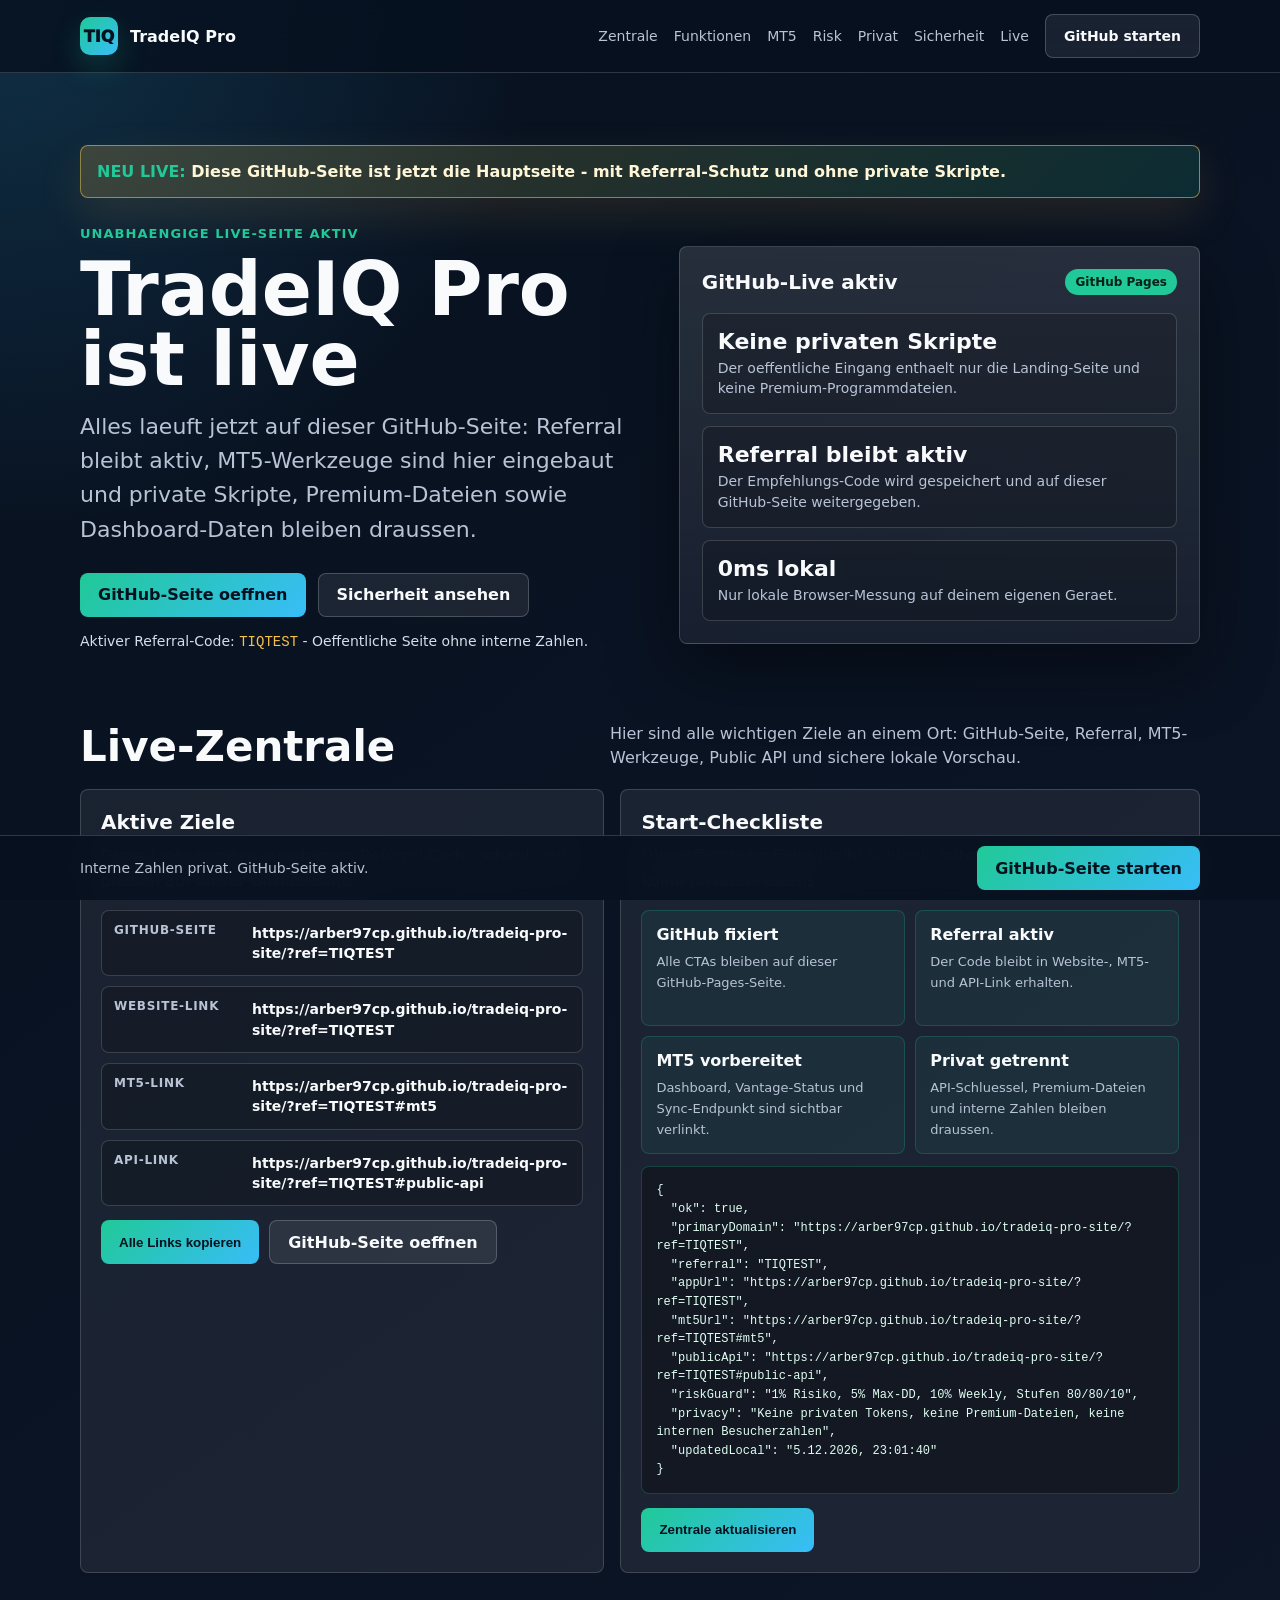
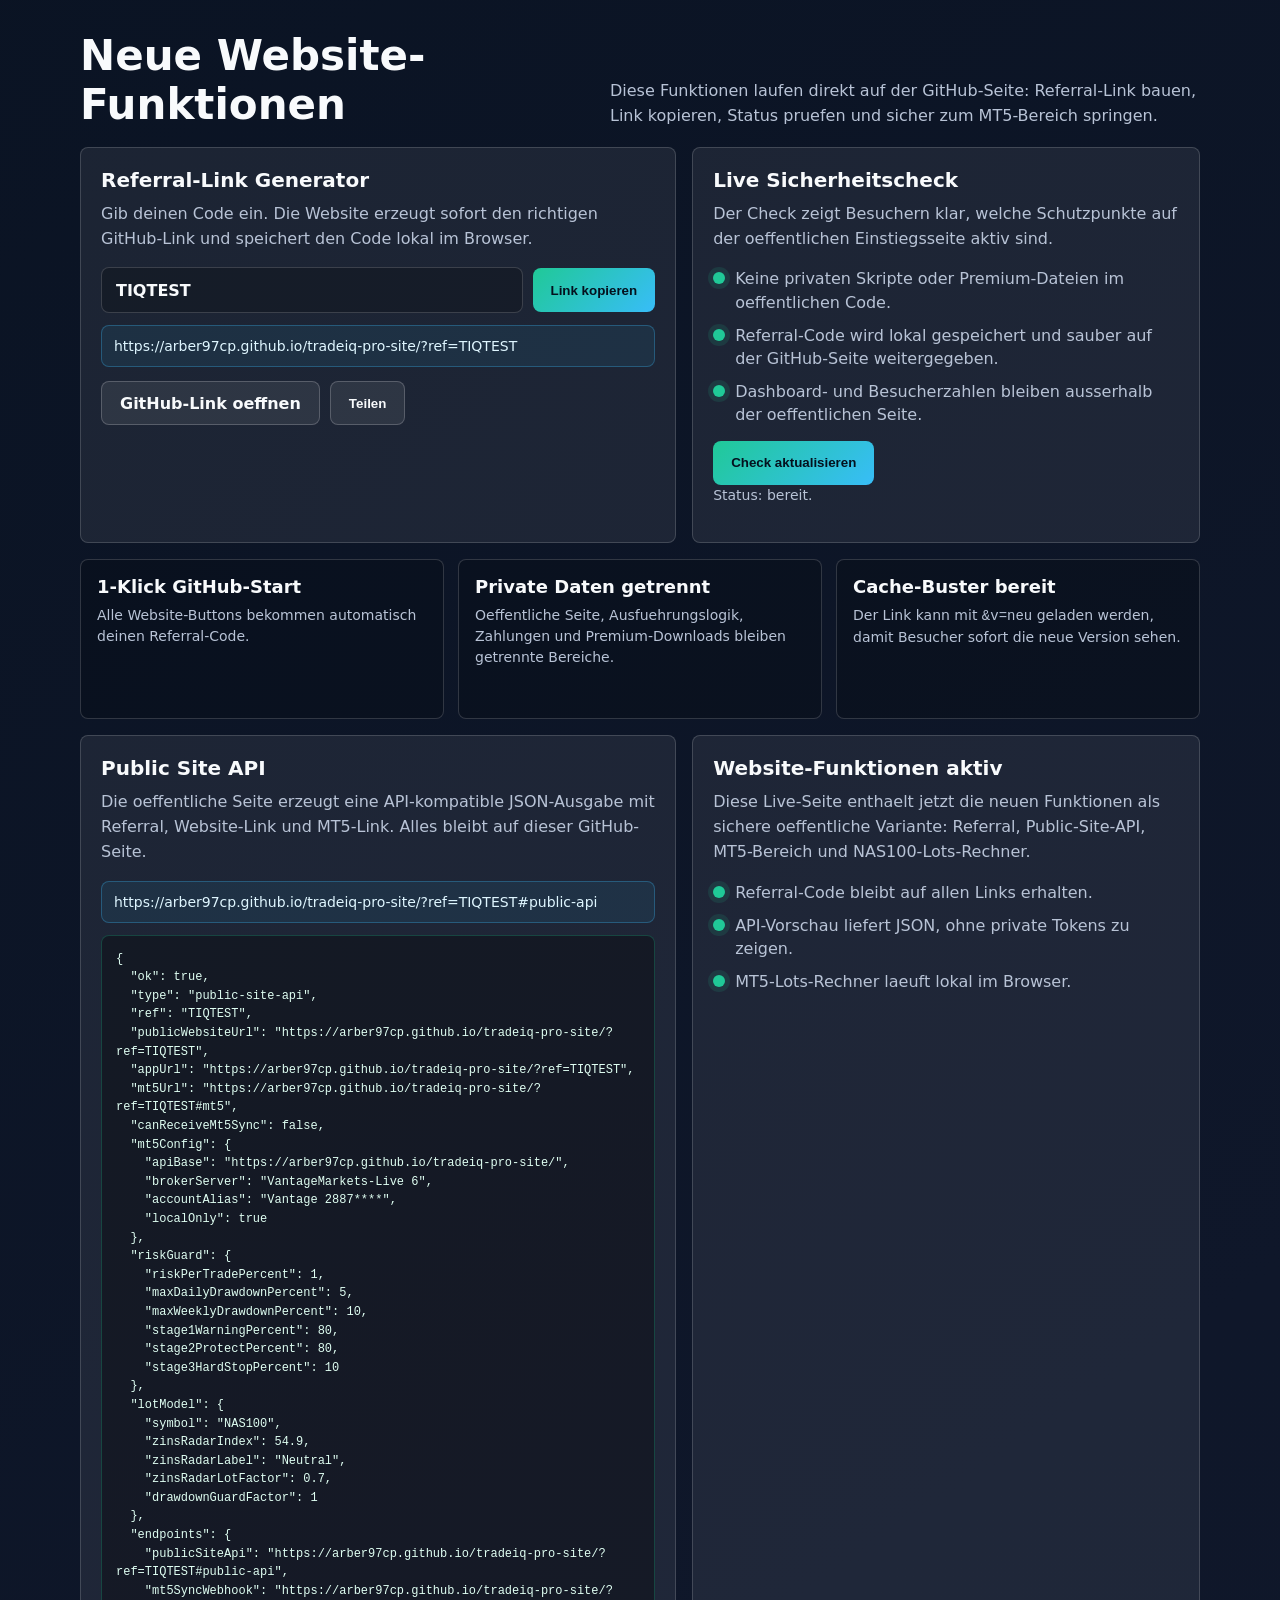
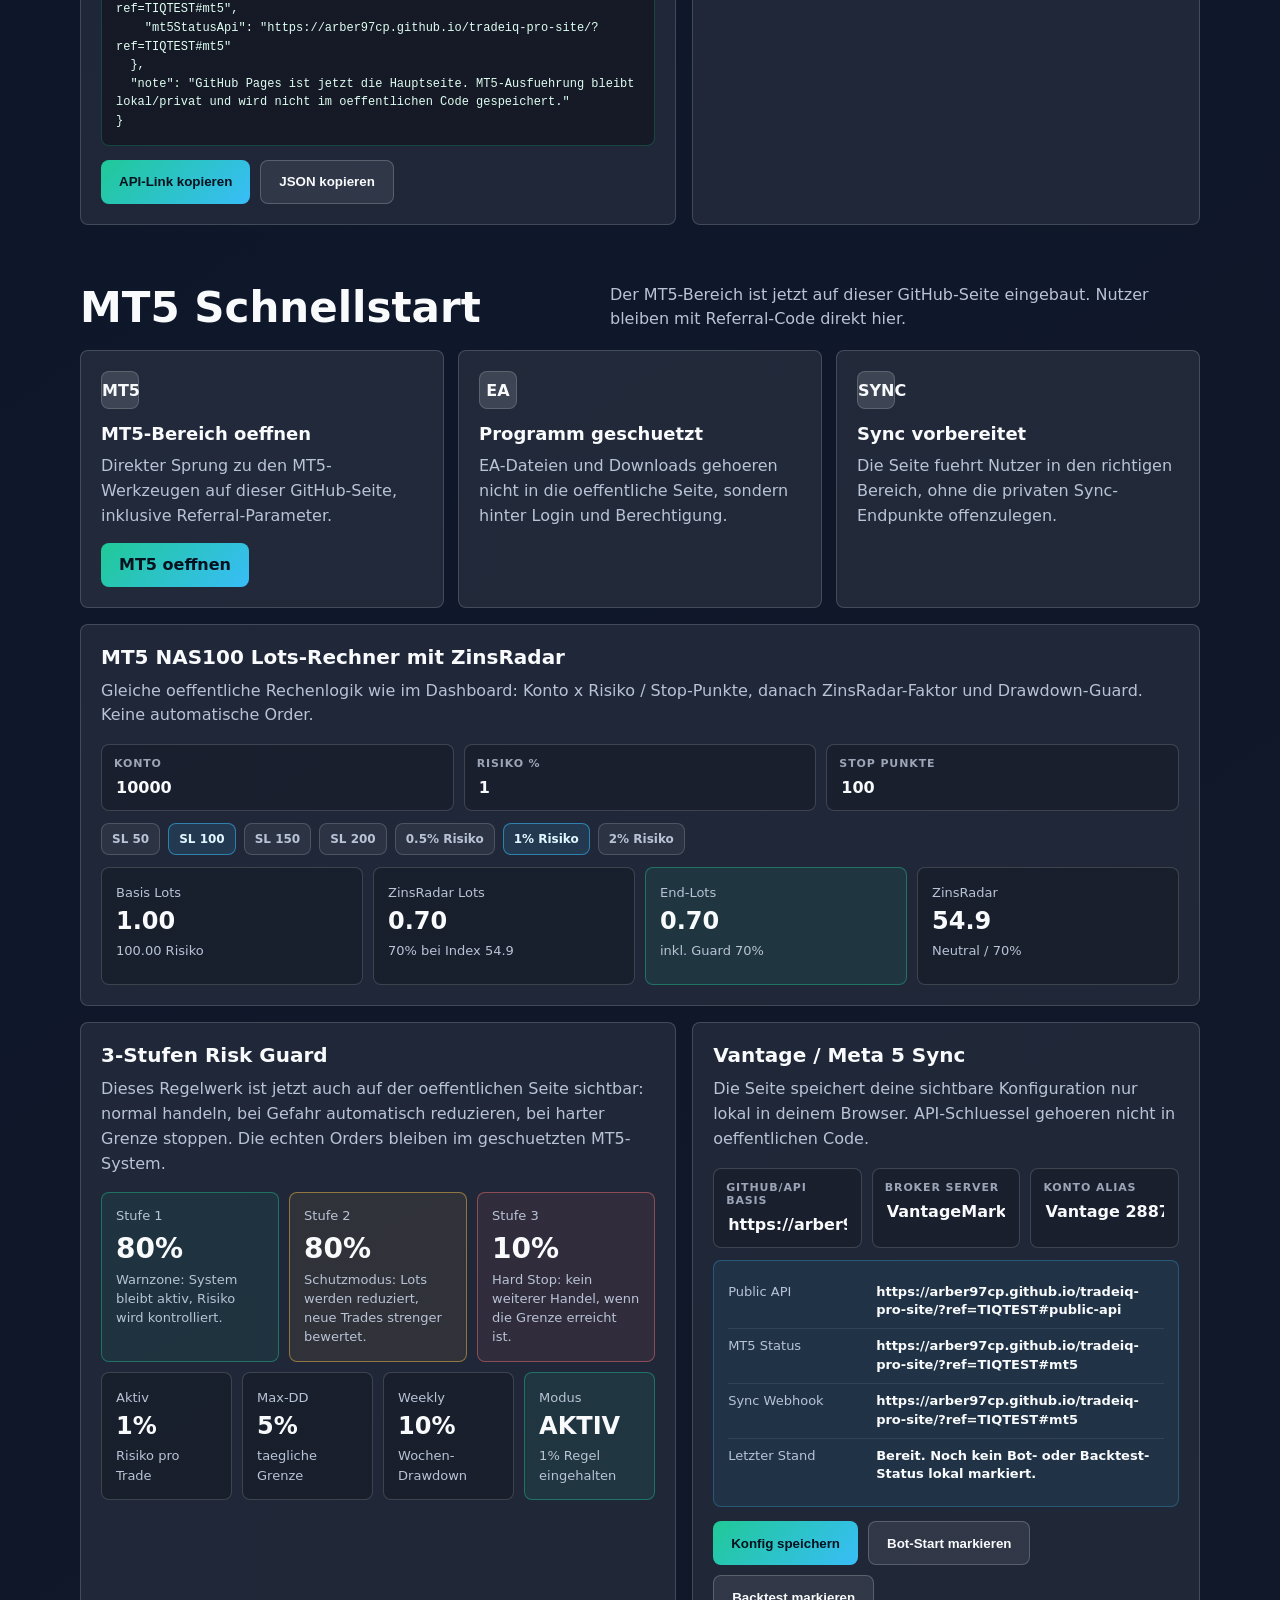
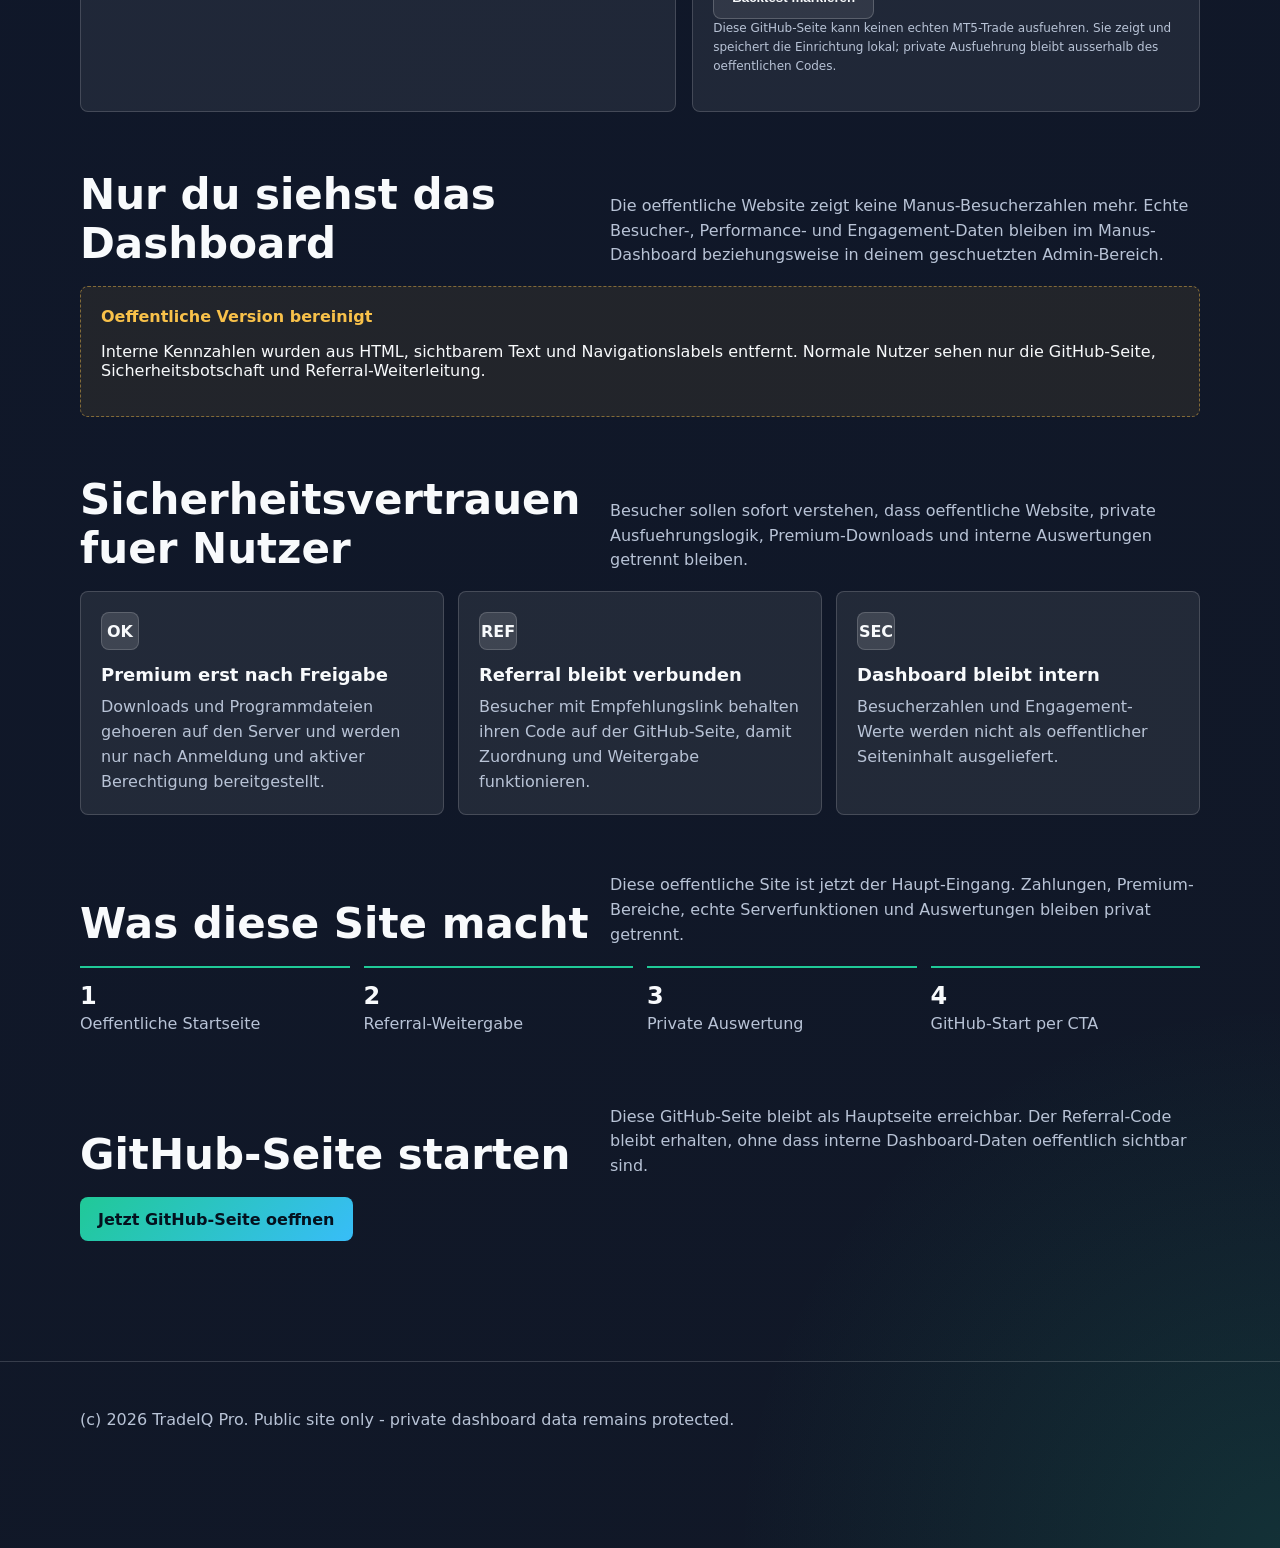
==== commit 466888de: "Make GitHub Pages the primary site" ====
--- a/index.html
+++ b/index.html
@@ -4,11 +4,11 @@
   <meta charset="utf-8" />
   <meta name="viewport" content="width=device-width, initial-scale=1" />
   <title>TradeIQ Pro - Unabhaengige Live-Seite</title>
-  <meta name="description" content="TradeIQ Pro fuehrt Besucher ueber die erste Live-Domain sicher zur App, ohne private Skripte, Dashboard-Daten oder Besucherzahlen oeffentlich anzuzeigen." />
+  <meta name="description" content="TradeIQ Pro laeuft als oeffentliche GitHub-Pages-Seite mit Referral, MT5-Werkzeugen, Public API und sicher getrennten privaten Daten." />
   <meta name="theme-color" content="#0f172a" />
   <meta name="robots" content="index,follow" />
-  <link rel="preconnect" href="https://3000-i6iprv7nz2cqeep7t23ny-ab6b65e0.us2.manus.computer" />
-  <link rel="dns-prefetch" href="https://3000-i6iprv7nz2cqeep7t23ny-ab6b65e0.us2.manus.computer" />
+  <link rel="preconnect" href="https://arber97cp.github.io" />
+  <link rel="dns-prefetch" href="https://arber97cp.github.io" />
   <style>
     :root {
       color-scheme: dark;
@@ -364,32 +364,32 @@
         <a href="#privat">Privat</a>
         <a href="#sicherheit">Sicherheit</a>
         <a href="#live">Live</a>
-        <a class="button" data-app-link href="https://3000-i6iprv7nz2cqeep7t23ny-ab6b65e0.us2.manus.computer/?ref=TIQTEST">App starten</a>
+        <a class="button" data-app-link href="https://arber97cp.github.io/tradeiq-pro-site/?ref=TIQTEST">GitHub starten</a>
       </nav>
     </div>
   </header>
 
   <main id="top" class="wrap">
-    <div class="live-strip"><span>NEU LIVE:</span> Diese Seite nutzt wieder die erste Live-Domain - mit Referral-Schutz und ohne private Skripte.</div>
+    <div class="live-strip"><span>NEU LIVE:</span> Diese GitHub-Seite ist jetzt die Hauptseite - mit Referral-Schutz und ohne private Skripte.</div>
     <div class="hero">
       <div>
         <div class="eyebrow">Unabhaengige Live-Seite aktiv</div>
         <h1>TradeIQ Pro ist live</h1>
-        <p class="lead" id="heroLead">Das ist jetzt die sichtbare Ausweich-Live-Seite: Referral bleibt aktiv, Manus-Credits werden nicht gebraucht und private Skripte, Premium-Dateien sowie Dashboard-Daten bleiben aus der oeffentlichen Seite raus.</p>
+        <p class="lead" id="heroLead">Alles laeuft jetzt auf dieser GitHub-Seite: Referral bleibt aktiv, MT5-Werkzeuge sind hier eingebaut und private Skripte, Premium-Dateien sowie Dashboard-Daten bleiben draussen.</p>
         <div class="hero-actions">
-          <a class="button primary" id="heroAppLink" data-app-link href="https://3000-i6iprv7nz2cqeep7t23ny-ab6b65e0.us2.manus.computer/?ref=TIQTEST">App mit Referral oeffnen</a>
+          <a class="button primary" id="heroAppLink" data-app-link href="https://arber97cp.github.io/tradeiq-pro-site/?ref=TIQTEST">GitHub-Seite oeffnen</a>
           <a class="button" href="#sicherheit">Sicherheit ansehen</a>
         </div>
         <p class="refline">Aktiver Referral-Code: <code id="refCode">TIQTEST</code> - <span id="visitorHint">Oeffentliche Seite ohne interne Zahlen.</span></p>
       </div>
       <aside class="panel" aria-label="Private Besucher-Daten">
         <div class="panel-top">
-          <h2>Ausweich-Live aktiv</h2>
-          <span class="badge">Erste Domain</span>
+          <h2>GitHub-Live aktiv</h2>
+          <span class="badge">GitHub Pages</span>
         </div>
         <div class="metric-grid">
           <div class="metric"><strong>Keine privaten Skripte</strong><span>Der oeffentliche Eingang enthaelt nur die Landing-Seite und keine Premium-Programmdateien.</span></div>
-          <div class="metric"><strong>Referral bleibt aktiv</strong><span>Der Empfehlungs-Code wird gespeichert und beim Wechsel in die App weitergegeben.</span></div>
+          <div class="metric"><strong>Referral bleibt aktiv</strong><span>Der Empfehlungs-Code wird gespeichert und auf dieser GitHub-Seite weitergegeben.</span></div>
           <div class="metric"><strong id="localLoad">Ladezeit misst...</strong><span>Nur lokale Browser-Messung auf deinem eigenen Geraet.</span></div>
         </div>
       </aside>
@@ -398,21 +398,21 @@
     <section id="zentrale">
       <div class="section-title">
         <h2>Live-Zentrale</h2>
-        <p>Hier sind alle wichtigen Ziele an einem Ort: erste Domain, Referral, MT5, Public API und die sichere Weiterleitung in die Haupt-App.</p>
+        <p>Hier sind alle wichtigen Ziele an einem Ort: GitHub-Seite, Referral, MT5-Werkzeuge, Public API und sichere lokale Vorschau.</p>
       </div>
       <div class="command-grid">
         <article class="tool-panel">
           <h3>Aktive Ziele</h3>
-          <p>Diese Links werden aus deinem Referral-Code gebaut und bleiben auf die erste Domain ausgerichtet.</p>
+          <p>Diese Links werden aus deinem Referral-Code gebaut und bleiben auf dieser GitHub-Seite.</p>
           <div class="command-list">
-            <div class="command-row"><span>Hauptdomain</span><strong id="primaryDomainBox">wird vorbereitet...</strong></div>
-            <div class="command-row"><span>App-Link</span><strong id="launchAppBox">wird vorbereitet...</strong></div>
+            <div class="command-row"><span>GitHub-Seite</span><strong id="primaryDomainBox">wird vorbereitet...</strong></div>
+            <div class="command-row"><span>Website-Link</span><strong id="launchAppBox">wird vorbereitet...</strong></div>
             <div class="command-row"><span>MT5-Link</span><strong id="launchMt5Box">wird vorbereitet...</strong></div>
             <div class="command-row"><span>API-Link</span><strong id="launchApiBox">wird vorbereitet...</strong></div>
           </div>
           <div class="tool-actions">
             <button class="button primary" id="copyLaunchLinksButton" type="button">Alle Links kopieren</button>
-            <a class="button" id="openPrimaryDomainLink" data-app-link href="https://3000-i6iprv7nz2cqeep7t23ny-ab6b65e0.us2.manus.computer/?ref=TIQTEST">Hauptdomain oeffnen</a>
+            <a class="button" id="openPrimaryDomainLink" data-app-link href="https://arber97cp.github.io/tradeiq-pro-site/?ref=TIQTEST">GitHub-Seite oeffnen</a>
           </div>
         </article>
 
@@ -420,8 +420,8 @@
           <h3>Start-Checkliste</h3>
           <p>Die oeffentliche Seite bleibt schlank, leitet sauber weiter und zeigt keine privaten Tokens.</p>
           <div class="launch-steps">
-            <div class="launch-step"><strong>Domain fixiert</strong><span>Alle CTAs zeigen auf die erste Manus-Domain.</span></div>
-            <div class="launch-step"><strong>Referral aktiv</strong><span>Der Code bleibt in App-, MT5- und API-Link erhalten.</span></div>
+            <div class="launch-step"><strong>GitHub fixiert</strong><span>Alle CTAs bleiben auf dieser GitHub-Pages-Seite.</span></div>
+            <div class="launch-step"><strong>Referral aktiv</strong><span>Der Code bleibt in Website-, MT5- und API-Link erhalten.</span></div>
             <div class="launch-step"><strong>MT5 vorbereitet</strong><span>Dashboard, Vantage-Status und Sync-Endpunkt sind sichtbar verlinkt.</span></div>
             <div class="launch-step"><strong>Privat getrennt</strong><span>API-Schluessel, Premium-Dateien und interne Zahlen bleiben draussen.</span></div>
           </div>
@@ -436,19 +436,19 @@
     <section id="funktionen">
       <div class="section-title">
         <h2>Neue Website-Funktionen</h2>
-        <p>Diese Funktionen laufen direkt auf der oeffentlichen Seite: Referral-Link bauen, Link kopieren, Status pruefen und sicher zur App oder zum MT5-Bereich springen.</p>
+        <p>Diese Funktionen laufen direkt auf der GitHub-Seite: Referral-Link bauen, Link kopieren, Status pruefen und sicher zum MT5-Bereich springen.</p>
       </div>
       <div class="tools-grid">
         <article class="tool-panel">
           <h3>Referral-Link Generator</h3>
-          <p>Gib deinen Code ein. Die Website erzeugt sofort den richtigen App-Link und speichert den Code lokal im Browser.</p>
+          <p>Gib deinen Code ein. Die Website erzeugt sofort den richtigen GitHub-Link und speichert den Code lokal im Browser.</p>
           <div class="field-row">
             <input class="input" id="refInput" maxlength="32" autocomplete="off" spellcheck="false" value="TIQTEST" aria-label="Referral-Code" />
             <button class="button primary" id="copyReferralButton" type="button">Link kopieren</button>
           </div>
           <div class="result-box" id="generatedReferralLink">Link wird vorbereitet...</div>
           <div class="tool-actions">
-            <a class="button" id="openGeneratedAppLink" href="https://3000-i6iprv7nz2cqeep7t23ny-ab6b65e0.us2.manus.computer/?ref=TIQTEST">App-Link oeffnen</a>
+            <a class="button" id="openGeneratedAppLink" href="https://arber97cp.github.io/tradeiq-pro-site/?ref=TIQTEST">GitHub-Link oeffnen</a>
             <button class="button" id="shareReferralButton" type="button">Teilen</button>
           </div>
         </article>
@@ -458,7 +458,7 @@
           <p>Der Check zeigt Besuchern klar, welche Schutzpunkte auf der oeffentlichen Einstiegsseite aktiv sind.</p>
           <div class="status-list" id="securityChecklist">
             <div class="status-item"><span class="status-dot"></span><span>Keine privaten Skripte oder Premium-Dateien im oeffentlichen Code.</span></div>
-            <div class="status-item"><span class="status-dot"></span><span>Referral-Code wird lokal gespeichert und sauber an die App weitergegeben.</span></div>
+            <div class="status-item"><span class="status-dot"></span><span>Referral-Code wird lokal gespeichert und sauber auf der GitHub-Seite weitergegeben.</span></div>
             <div class="status-item"><span class="status-dot"></span><span>Dashboard- und Besucherzahlen bleiben ausserhalb der oeffentlichen Seite.</span></div>
           </div>
           <div class="tool-actions">
@@ -469,15 +469,15 @@
       </div>
 
       <div class="quick-grid" aria-label="Schnellfunktionen">
-        <div class="quick-card"><strong>1-Klick App-Start</strong><span>Alle App-Buttons bekommen automatisch deinen Referral-Code.</span></div>
-        <div class="quick-card"><strong>Private Daten getrennt</strong><span>Oeffentliche Seite, App-Logik, Zahlungen und Premium-Downloads bleiben getrennte Bereiche.</span></div>
+        <div class="quick-card"><strong>1-Klick GitHub-Start</strong><span>Alle Website-Buttons bekommen automatisch deinen Referral-Code.</span></div>
+        <div class="quick-card"><strong>Private Daten getrennt</strong><span>Oeffentliche Seite, Ausfuehrungslogik, Zahlungen und Premium-Downloads bleiben getrennte Bereiche.</span></div>
         <div class="quick-card"><strong>Cache-Buster bereit</strong><span>Der Link kann mit <code>&v=neu</code> geladen werden, damit Besucher sofort die neue Version sehen.</span></div>
       </div>
 
       <div class="tools-grid" style="margin-top:16px">
-        <article class="tool-panel">
+        <article class="tool-panel" id="public-api">
           <h3>Public Site API</h3>
-          <p>Die oeffentliche Seite erzeugt eine API-kompatible JSON-Ausgabe mit Referral, App-Link und MT5-Link. Der echte MT5-Sync bleibt im geschuetzten Serverbereich.</p>
+          <p>Die oeffentliche Seite erzeugt eine API-kompatible JSON-Ausgabe mit Referral, Website-Link und MT5-Link. Alles bleibt auf dieser GitHub-Seite.</p>
           <div class="result-box" id="publicApiEndpoint">API-Link wird vorbereitet...</div>
           <div class="api-preview" id="publicApiJson">{}</div>
           <div class="tool-actions">
@@ -487,7 +487,7 @@
         </article>
         <article class="tool-panel">
           <h3>Website-Funktionen aktiv</h3>
-          <p>Diese Live-Seite enthaelt jetzt die neuen App-Funktionen als sichere oeffentliche Variante: Referral, Public-Site-API, MT5-Start und NAS100-Lots-Rechner.</p>
+          <p>Diese Live-Seite enthaelt jetzt die neuen Funktionen als sichere oeffentliche Variante: Referral, Public-Site-API, MT5-Bereich und NAS100-Lots-Rechner.</p>
           <div class="status-list">
             <div class="status-item"><span class="status-dot"></span><span>Referral-Code bleibt auf allen Links erhalten.</span></div>
             <div class="status-item"><span class="status-dot"></span><span>API-Vorschau liefert JSON, ohne private Tokens zu zeigen.</span></div>
@@ -500,10 +500,10 @@
     <section id="mt5">
       <div class="section-title">
         <h2>MT5 Schnellstart</h2>
-        <p>Der MT5-Bereich bleibt in der Haupt-App. Diese oeffentliche Seite bringt Nutzer mit Referral-Code direkt dorthin.</p>
+        <p>Der MT5-Bereich ist jetzt auf dieser GitHub-Seite eingebaut. Nutzer bleiben mit Referral-Code direkt hier.</p>
       </div>
       <div class="cards">
-        <article class="card"><div class="icon">MT5</div><h3>Dashboard oeffnen</h3><p>Direkter Einstieg in die MT5-Seite der App, inklusive Referral-Parameter.</p><div class="tool-actions"><a class="button primary" id="mt5Link" href="https://3000-i6iprv7nz2cqeep7t23ny-ab6b65e0.us2.manus.computer/mt5?ref=TIQTEST">MT5 oeffnen</a></div></article>
+        <article class="card"><div class="icon">MT5</div><h3>MT5-Bereich oeffnen</h3><p>Direkter Sprung zu den MT5-Werkzeugen auf dieser GitHub-Seite, inklusive Referral-Parameter.</p><div class="tool-actions"><a class="button primary" id="mt5Link" href="https://arber97cp.github.io/tradeiq-pro-site/?ref=TIQTEST#mt5">MT5 oeffnen</a></div></article>
         <article class="card"><div class="icon">EA</div><h3>Programm geschuetzt</h3><p>EA-Dateien und Downloads gehoeren nicht in die oeffentliche Seite, sondern hinter Login und Berechtigung.</p></article>
         <article class="card"><div class="icon">SYNC</div><h3>Sync vorbereitet</h3><p>Die Seite fuehrt Nutzer in den richtigen Bereich, ohne die privaten Sync-Endpunkte offenzulegen.</p></article>
       </div>
@@ -564,8 +564,8 @@
           <p>Die Seite speichert deine sichtbare Konfiguration nur lokal in deinem Browser. API-Schluessel gehoeren nicht in oeffentlichen Code.</p>
           <div class="mini-grid">
             <div class="mini-field">
-              <label for="apiBaseInput">App/API Basis</label>
-              <input id="apiBaseInput" type="url" value="https://3000-i6iprv7nz2cqeep7t23ny-ab6b65e0.us2.manus.computer" />
+              <label for="apiBaseInput">GitHub/API Basis</label>
+              <input id="apiBaseInput" type="url" value="https://arber97cp.github.io/tradeiq-pro-site" readonly />
             </div>
             <div class="mini-field">
               <label for="brokerInput">Broker Server</label>
@@ -587,7 +587,7 @@
             <button class="button" id="markBotStartButton" type="button">Bot-Start markieren</button>
             <button class="button" id="markBacktestButton" type="button">Backtest markieren</button>
           </div>
-          <p class="local-save-note">Diese oeffentliche Seite kann keinen echten MT5-Trade ausfuehren. Sie zeigt und speichert die Einrichtung; der echte Sync laeuft ueber die Server-App.</p>
+          <p class="local-save-note">Diese GitHub-Seite kann keinen echten MT5-Trade ausfuehren. Sie zeigt und speichert die Einrichtung lokal; private Ausfuehrung bleibt ausserhalb des oeffentlichen Codes.</p>
         </article>
       </div>
     </section>
@@ -599,18 +599,18 @@
       </div>
       <div class="private-box">
         <strong>Oeffentliche Version bereinigt</strong>
-        <p>Interne Kennzahlen wurden aus HTML, sichtbarem Text und Navigationslabels entfernt. Normale Nutzer sehen nur die App-Einstiegsseite, Sicherheitsbotschaft und Referral-Weiterleitung.</p>
+        <p>Interne Kennzahlen wurden aus HTML, sichtbarem Text und Navigationslabels entfernt. Normale Nutzer sehen nur die GitHub-Seite, Sicherheitsbotschaft und Referral-Weiterleitung.</p>
       </div>
     </section>
 
     <section id="sicherheit">
       <div class="section-title">
         <h2>Sicherheitsvertrauen fuer Nutzer</h2>
-        <p>Besucher sollen sofort verstehen, dass oeffentliche Website, private App-Logik, Premium-Downloads und interne Auswertungen getrennt bleiben.</p>
+        <p>Besucher sollen sofort verstehen, dass oeffentliche Website, private Ausfuehrungslogik, Premium-Downloads und interne Auswertungen getrennt bleiben.</p>
       </div>
       <div class="cards">
         <article class="card"><div class="icon">OK</div><h3>Premium erst nach Freigabe</h3><p>Downloads und Programmdateien gehoeren auf den Server und werden nur nach Anmeldung und aktiver Berechtigung bereitgestellt.</p></article>
-        <article class="card"><div class="icon">REF</div><h3>Referral bleibt verbunden</h3><p>Besucher mit Empfehlungslink behalten ihren Code beim Wechsel in die App, damit Tracking und Zuordnung funktionieren.</p></article>
+        <article class="card"><div class="icon">REF</div><h3>Referral bleibt verbunden</h3><p>Besucher mit Empfehlungslink behalten ihren Code auf der GitHub-Seite, damit Zuordnung und Weitergabe funktionieren.</p></article>
         <article class="card"><div class="icon">SEC</div><h3>Dashboard bleibt intern</h3><p>Besucherzahlen und Engagement-Werte werden nicht als oeffentlicher Seiteninhalt ausgeliefert.</p></article>
       </div>
     </section>
@@ -618,29 +618,29 @@
     <section id="system">
       <div class="section-title">
         <h2>Was diese Site macht</h2>
-        <p>Diese oeffentliche Site ist der schnelle Eingang. Die eigentliche App, Zahlungen, Premium-Bereiche, Serverfunktionen und Auswertungen bleiben im Hauptsystem.</p>
+        <p>Diese oeffentliche Site ist jetzt der Haupt-Eingang. Zahlungen, Premium-Bereiche, echte Serverfunktionen und Auswertungen bleiben privat getrennt.</p>
       </div>
       <div class="proof">
         <div><strong>1</strong>Oeffentliche Startseite</div>
         <div><strong>2</strong>Referral-Weitergabe</div>
         <div><strong>3</strong>Private Auswertung</div>
-        <div><strong>4</strong>App-Start per CTA</div>
+        <div><strong>4</strong>GitHub-Start per CTA</div>
       </div>
     </section>
 
     <section id="live">
       <div class="section-title">
-        <h2>Live-App starten</h2>
-        <p>Diese Seite bleibt als unabhaengiger Live-Eingang erreichbar. Der Referral-Code bleibt erhalten, ohne dass interne Dashboard-Daten oeffentlich sichtbar sind.</p>
-      </div>
-      <a class="button primary" id="bottomAppLink" data-app-link href="https://3000-i6iprv7nz2cqeep7t23ny-ab6b65e0.us2.manus.computer/?ref=TIQTEST">Jetzt TradeIQ Pro oeffnen</a>
+        <h2>GitHub-Seite starten</h2>
+        <p>Diese GitHub-Seite bleibt als Hauptseite erreichbar. Der Referral-Code bleibt erhalten, ohne dass interne Dashboard-Daten oeffentlich sichtbar sind.</p>
+      </div>
+      <a class="button primary" id="bottomAppLink" data-app-link href="https://arber97cp.github.io/tradeiq-pro-site/?ref=TIQTEST">Jetzt GitHub-Seite oeffnen</a>
     </section>
   </main>
 
   <div class="sticky-cta" aria-label="Schnellstart">
     <div class="wrap sticky-inner">
-      <span id="stickyText">Interne Zahlen privat. App-Start sichtbar.</span>
-      <a class="button primary" id="stickyAppLink" data-app-link href="https://3000-i6iprv7nz2cqeep7t23ny-ab6b65e0.us2.manus.computer/?ref=TIQTEST">TradeIQ Pro starten</a>
+      <span id="stickyText">Interne Zahlen privat. GitHub-Seite aktiv.</span>
+      <a class="button primary" id="stickyAppLink" data-app-link href="https://arber97cp.github.io/tradeiq-pro-site/?ref=TIQTEST">GitHub-Seite starten</a>
     </div>
   </div>
 
@@ -656,11 +656,12 @@
       const cleaned = String(value || '').trim().replace(/[^a-zA-Z0-9_-]/g, '').slice(0, 32);
       return cleaned || 'TIQTEST';
     };
-    const defaultAppBase = 'https://3000-i6iprv7nz2cqeep7t23ny-ab6b65e0.us2.manus.computer/';
+    const defaultAppBase = 'https://arber97cp.github.io/tradeiq-pro-site/';
     const normalizeAppBase = value => {
       try {
         const parsed = new URL(String(value || defaultAppBase).trim());
-        return parsed.origin + '/';
+        const path = parsed.pathname && parsed.pathname !== '/' ? parsed.pathname.replace(/\/?$/, '/') : '/tradeiq-pro-site/';
+        return parsed.origin + path;
       } catch {
         return defaultAppBase;
       }
@@ -672,29 +673,28 @@
     const visitCount = Number(localStorage.getItem('tiq_visit_count') || '0') + 1;
     localStorage.setItem('tiq_visit_count', String(visitCount));
 
-    let appBase = normalizeAppBase(localStorage.getItem('tiq_api_base') || defaultAppBase);
+    let appBase = normalizeAppBase(defaultAppBase);
+    localStorage.setItem('tiq_api_base', appBase);
     const readMt5Config = () => ({
       apiBase: appBase,
       brokerServer: localStorage.getItem('tiq_broker_server') || 'VantageMarkets-Live 6',
       accountAlias: localStorage.getItem('tiq_account_alias') || 'Vantage 2887****',
       localOnly: true
     });
-    const buildAppUrl = (path = '/') => {
-      const target = new URL(path, appBase);
+    const buildSiteUrl = (hash = '') => {
+      const target = new URL(appBase);
       target.searchParams.set('ref', ref);
+      if (hash) target.hash = hash;
       return target.toString();
     };
-    const buildPublicUrl = () => {
-      const target = new URL(window.location.href);
-      target.search = '';
-      target.hash = '';
-      target.searchParams.set('ref', ref);
-      return target.toString();
+    const buildAppUrl = (path = '/') => {
+      if (path === '/mt5') return buildSiteUrl('mt5');
+      if (path === '/api/public-site') return buildSiteUrl('public-api');
+      return buildSiteUrl('');
     };
+    const buildPublicUrl = (hash = '') => buildSiteUrl(hash);
     const buildPublicApiUrl = () => {
-      const target = new URL('/api/public-site', appBase);
-      target.searchParams.set('ref', ref);
-      return target.toString();
+      return buildPublicUrl('public-api');
     };
     const buildPublicApiPayload = () => ({
       ok: true,
@@ -722,10 +722,10 @@
       },
       endpoints: {
         publicSiteApi: buildPublicApiUrl(),
-        mt5SyncWebhook: new URL('/api/mt5/sync', appBase).toString(),
-        mt5StatusApi: new URL('/api/mt5/vantage/status', appBase).toString()
+        mt5SyncWebhook: buildPublicUrl('mt5'),
+        mt5StatusApi: buildPublicUrl('mt5')
       },
-      note: 'Die erste Manus-Domain bleibt die Hauptdomain. Der echte MT5-Sync bleibt auf dem Server unter /api/mt5/sync.'
+      note: 'GitHub Pages ist jetzt die Hauptseite. MT5-Ausfuehrung bleibt lokal/privat und wird nicht im oeffentlichen Code gespeichert.'
     });
 
     const showToast = message => {
@@ -817,7 +817,7 @@
 
     const buildLaunchReport = () => ({
       ok: true,
-      primaryDomain: appBase,
+      primaryDomain: buildPublicUrl(),
       referral: ref,
       appUrl: buildAppUrl('/'),
       mt5Url: buildAppUrl('/mt5'),
@@ -869,7 +869,7 @@
     };
 
     const saveMt5Config = () => {
-      appBase = normalizeAppBase(apiBaseInput && apiBaseInput.value ? apiBaseInput.value : defaultAppBase);
+      appBase = normalizeAppBase(defaultAppBase);
       const brokerServer = brokerInput && brokerInput.value ? brokerInput.value.trim().slice(0, 80) : 'VantageMarkets-Live 6';
       const accountAlias = accountAliasInput && accountAliasInput.value ? accountAliasInput.value.trim().slice(0, 80) : 'Vantage 2887****';
       localStorage.setItem('tiq_api_base', appBase);
@@ -934,8 +934,8 @@
         const report = buildLaunchReport();
         const value = [
           'TradeIQ Pro Live-Zentrale',
-          'Hauptdomain: ' + report.primaryDomain,
-          'App: ' + report.appUrl,
+          'GitHub-Seite: ' + report.primaryDomain,
+          'Website: ' + report.appUrl,
           'MT5: ' + report.mt5Url,
           'API: ' + report.publicApi
         ].join('\n');
@@ -989,16 +989,16 @@
 
     if (markBotStartButton) {
       markBotStartButton.addEventListener('click', () => {
-        localStorage.setItem('tiq_sync_state', 'Bot-Start auf der oeffentlichen Seite markiert um ' + new Date().toLocaleString('de-DE') + '. Echten Start in der MT5-Server-App ausfuehren.');
+        localStorage.setItem('tiq_sync_state', 'Bot-Start auf der GitHub-Seite markiert um ' + new Date().toLocaleString('de-DE') + '. Echte MT5-Ausfuehrung bleibt lokal/privat.');
         updateMt5OpsUi();
-        window.open(buildAppUrl('/mt5'), '_blank', 'noopener');
-        showToast('MT5-App geoeffnet.');
+        window.location.hash = 'mt5';
+        showToast('MT5-Bereich geoeffnet.');
       });
     }
 
     if (markBacktestButton) {
       markBacktestButton.addEventListener('click', () => {
-        localStorage.setItem('tiq_sync_state', 'Kombi-Backtest lokal markiert um ' + new Date().toLocaleString('de-DE') + '. Zwei EAs auf einem Fenster: vorbereitet fuer die MT5-Server-App.');
+        localStorage.setItem('tiq_sync_state', 'Kombi-Backtest lokal markiert um ' + new Date().toLocaleString('de-DE') + '. Zwei EAs auf einem Fenster: vorbereitet auf dieser GitHub-Seite.');
         updateMt5OpsUi();
         showToast('Backtest-Status markiert.');
       });
@@ -1039,13 +1039,13 @@
     updateLaunchCenter();
 
     if (visitorHint) {
-      visitorHint.textContent = visitCount > 1 ? 'Willkommen zurueck - App direkt oeffnen.' : 'Oeffentliche Seite ohne interne Zahlen.';
+      visitorHint.textContent = visitCount > 1 ? 'Willkommen zurueck - GitHub-Seite direkt aktiv.' : 'Oeffentliche Seite ohne interne Zahlen.';
     }
     if (heroLead && visitCount > 1) {
-      heroLead.textContent = 'Willkommen zurueck. Dein Referral ist gespeichert; diese sichtbare Live-Seite bleibt von privaten Skripten und Dashboard-Daten getrennt.';
+      heroLead.textContent = 'Willkommen zurueck. Dein Referral ist gespeichert; diese GitHub-Seite bleibt von privaten Skripten und Dashboard-Daten getrennt.';
     }
     if (stickyText && isMobile) {
-      stickyText.textContent = 'Mobil erkannt: App-Start bleibt unten erreichbar.';
+      stickyText.textContent = 'Mobil erkannt: GitHub-Start bleibt unten erreichbar.';
     }
 
     window.addEventListener('load', () => {
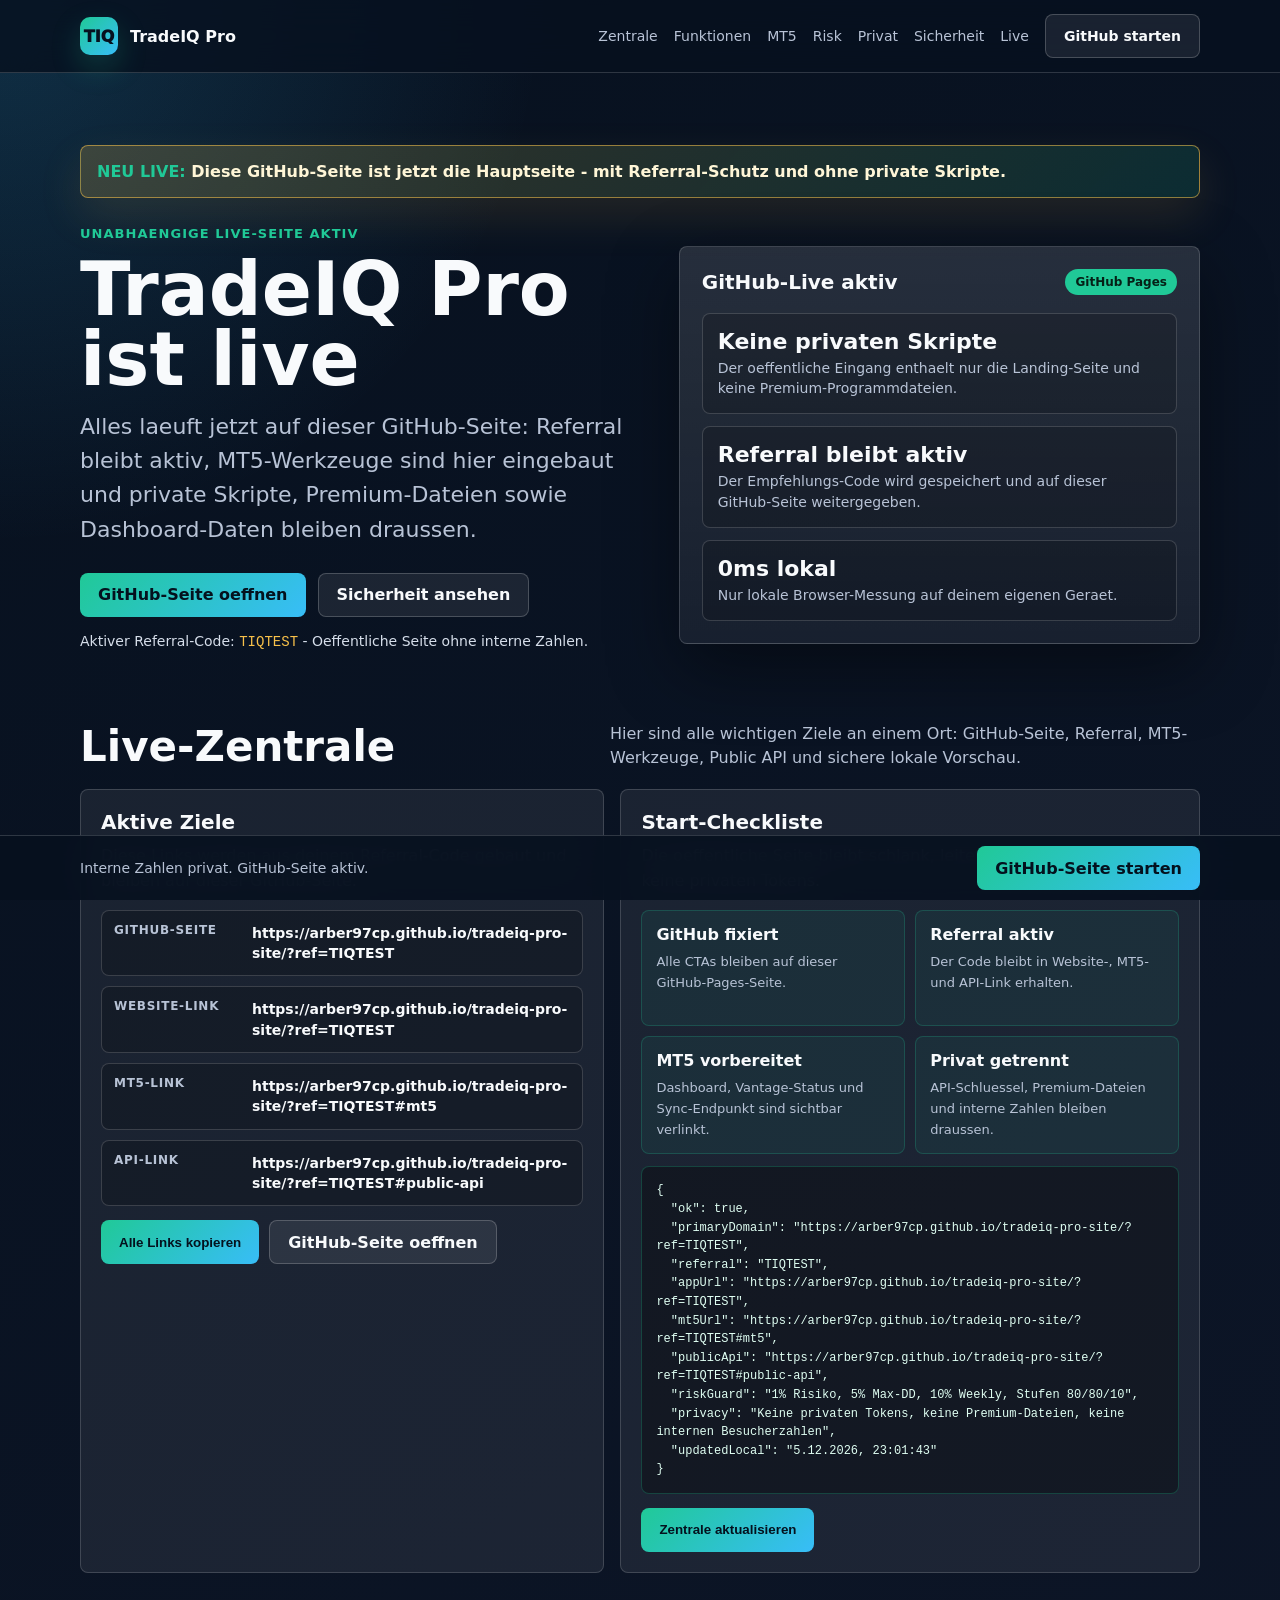
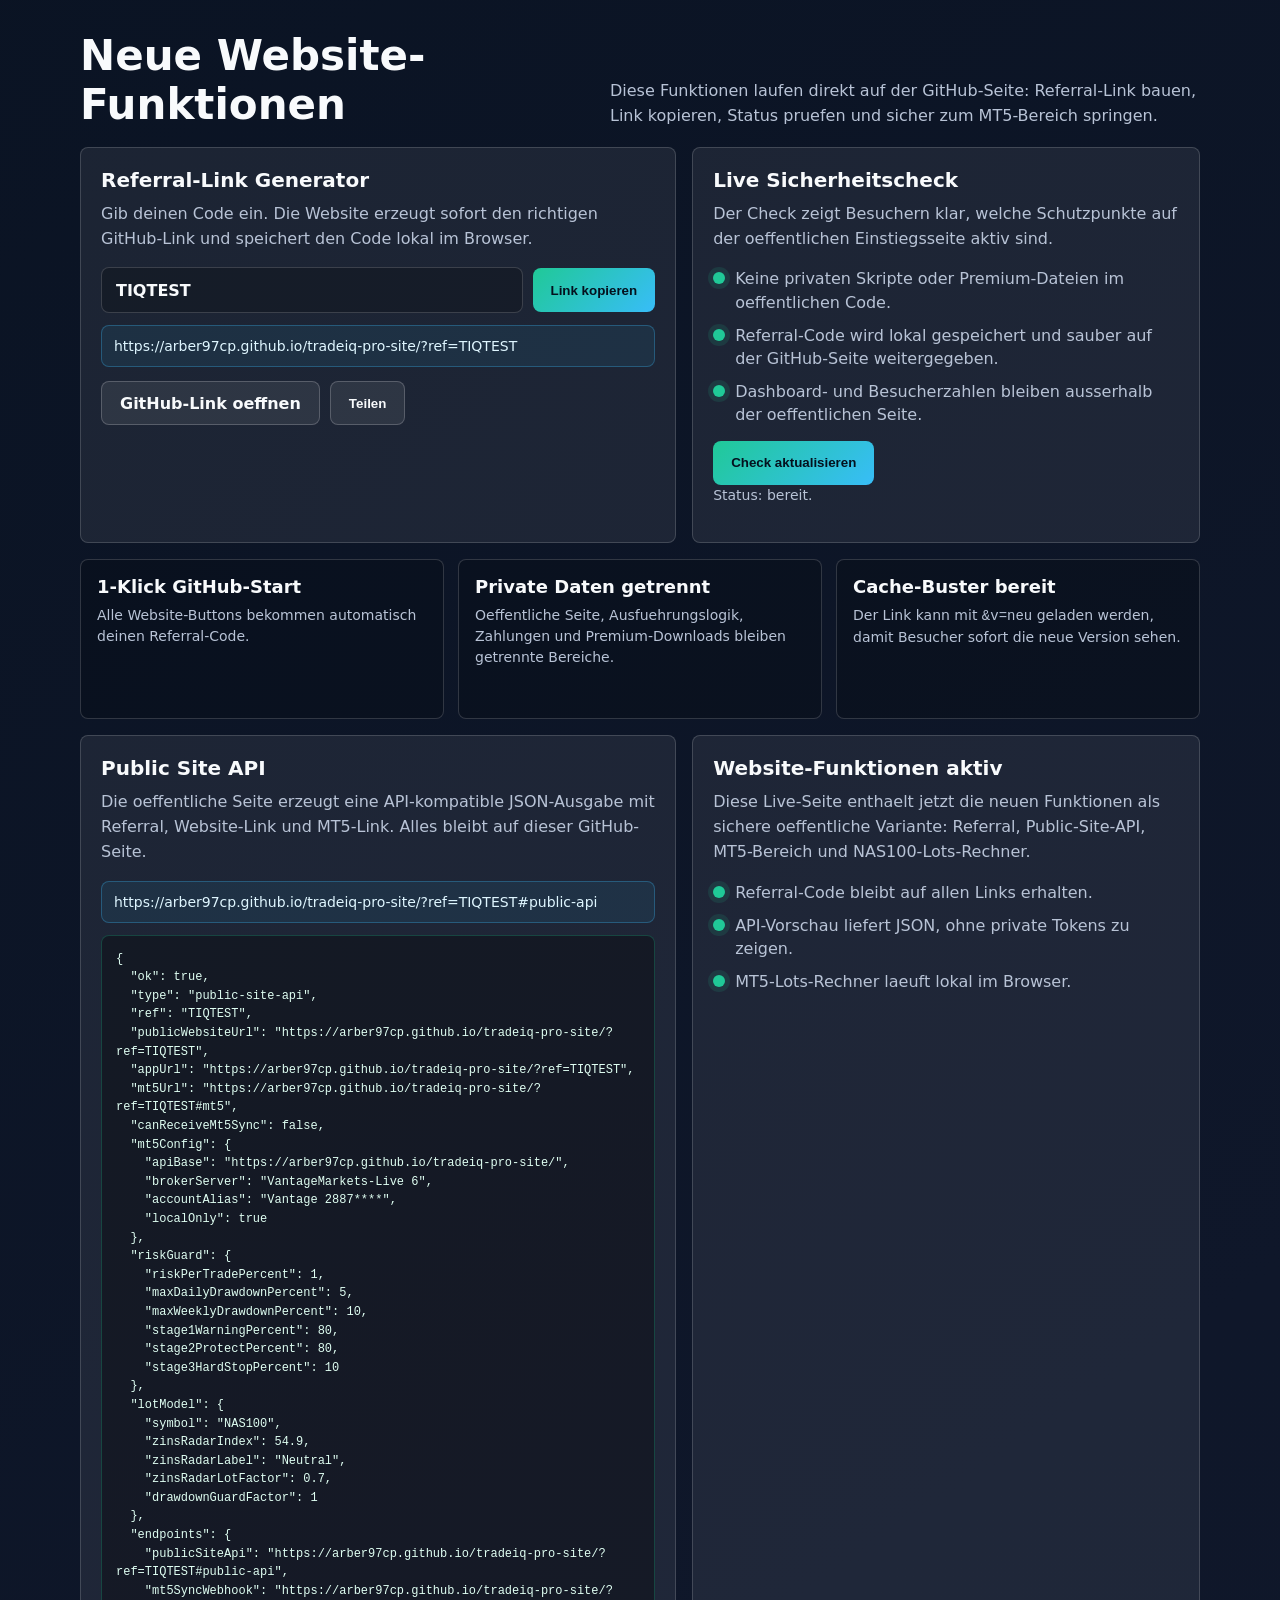
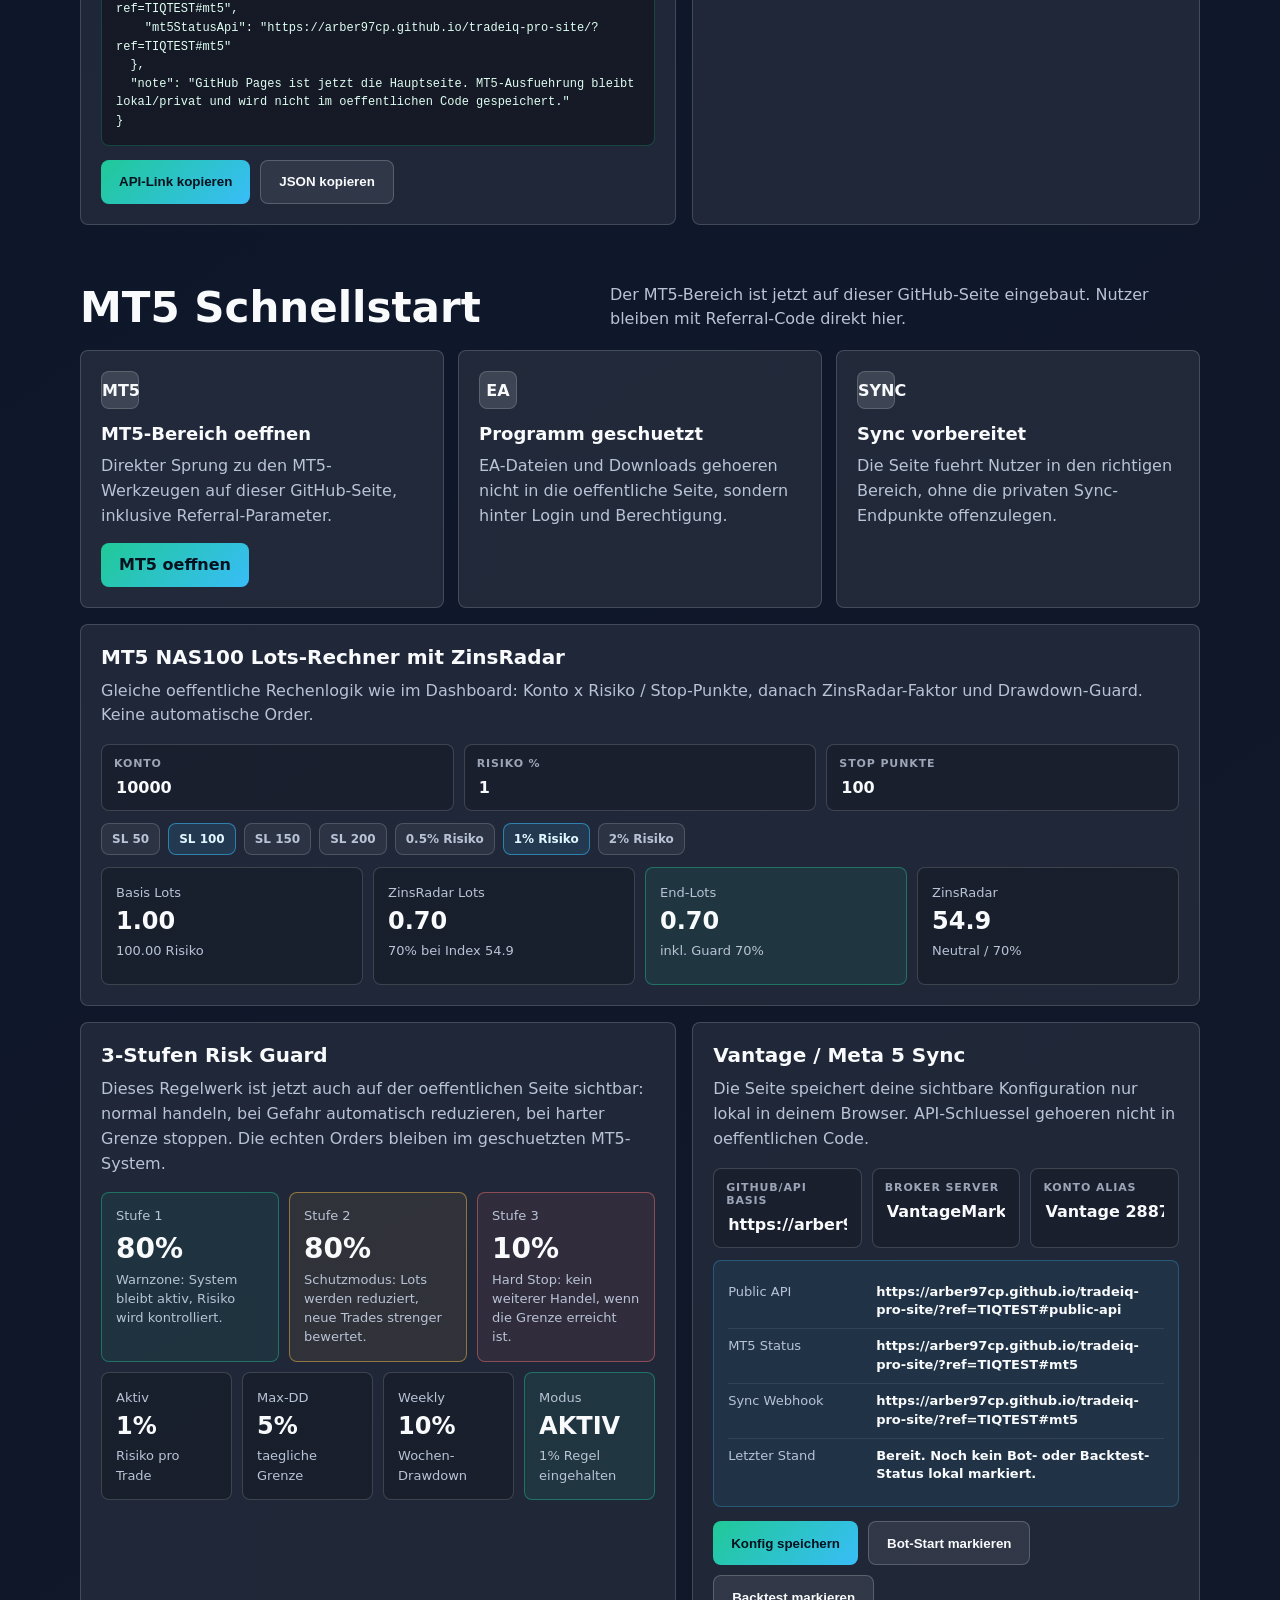
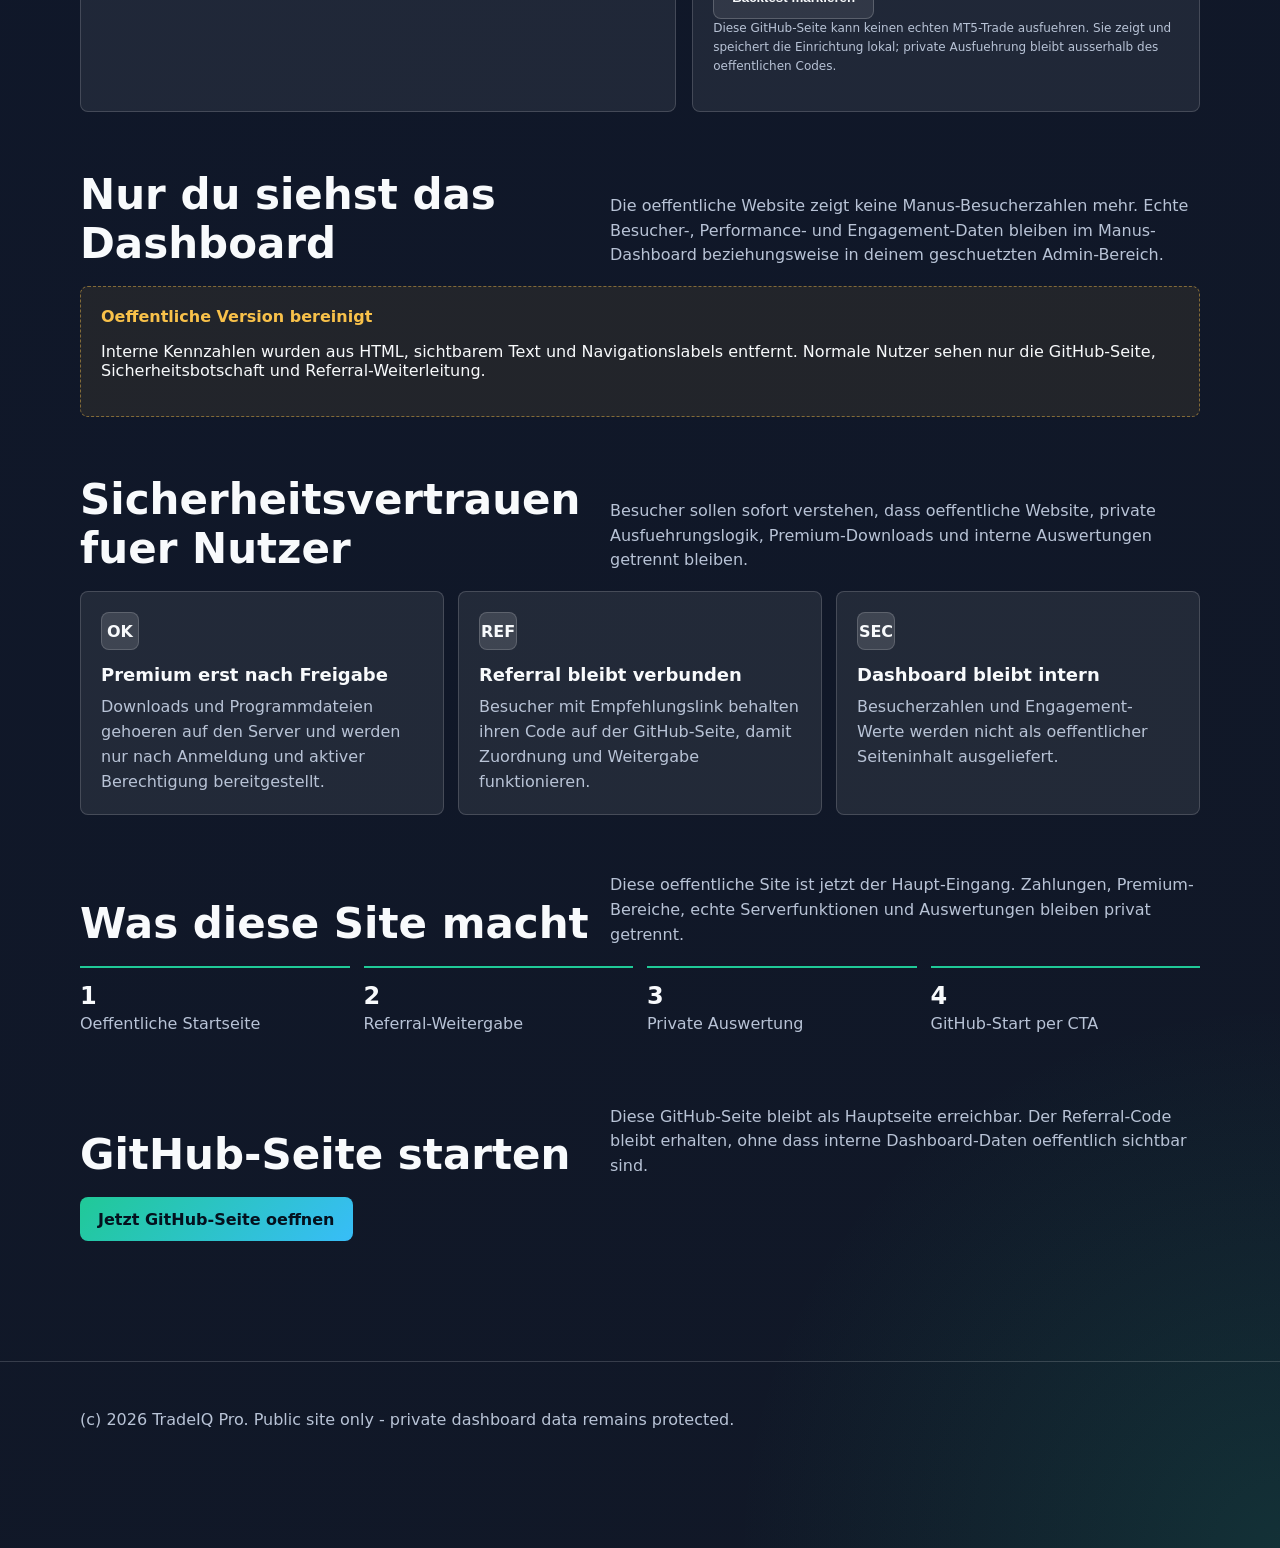
==== commit 2772a11a: "Clarify privacy wording" ====
--- a/index.html
+++ b/index.html
@@ -1042,7 +1042,7 @@
       visitorHint.textContent = visitCount > 1 ? 'Willkommen zurueck - GitHub-Seite direkt aktiv.' : 'Oeffentliche Seite ohne interne Zahlen.';
     }
     if (heroLead && visitCount > 1) {
-      heroLead.textContent = 'Willkommen zurueck. Dein Referral ist gespeichert; diese GitHub-Seite bleibt von privaten Skripten und Dashboard-Daten getrennt.';
+      heroLead.textContent = 'Willkommen zurueck. Dein Referral ist gespeichert; private Skripte und Dashboard-Daten bleiben von dieser GitHub-Seite getrennt.';
     }
     if (stickyText && isMobile) {
       stickyText.textContent = 'Mobil erkannt: GitHub-Start bleibt unten erreichbar.';
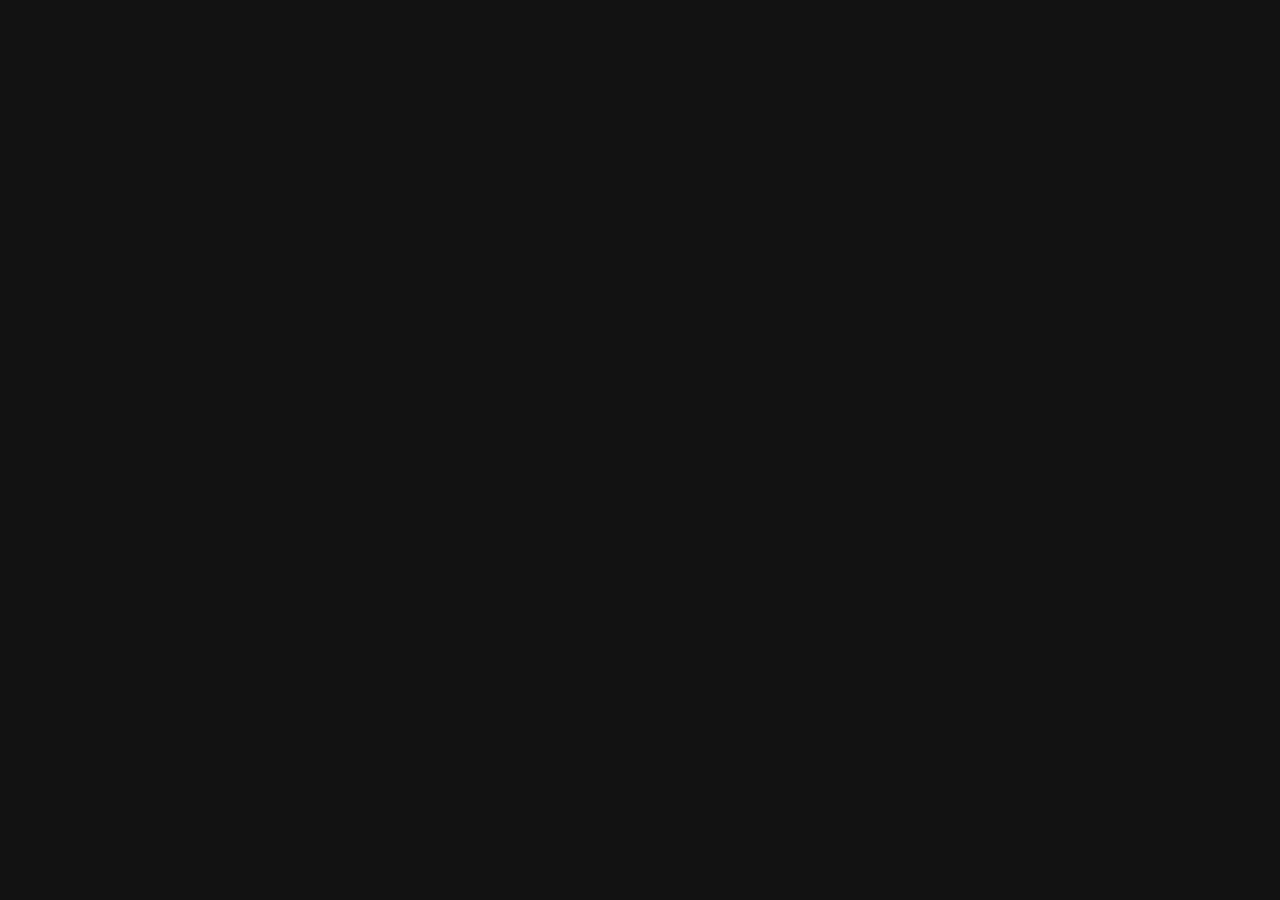
==== commit 68b0955d: "Deploy full TradeIQ Pro app to GitHub Pages" ====
--- a/index.html
+++ b/index.html
@@ -1,1062 +1,218 @@
-<!doctype html>
-<html lang="de">
-<head>
-  <meta charset="utf-8" />
-  <meta name="viewport" content="width=device-width, initial-scale=1" />
-  <title>TradeIQ Pro - Unabhaengige Live-Seite</title>
-  <meta name="description" content="TradeIQ Pro laeuft als oeffentliche GitHub-Pages-Seite mit Referral, MT5-Werkzeugen, Public API und sicher getrennten privaten Daten." />
-  <meta name="theme-color" content="#0f172a" />
-  <meta name="robots" content="index,follow" />
-  <link rel="preconnect" href="https://arber97cp.github.io" />
-  <link rel="dns-prefetch" href="https://arber97cp.github.io" />
-  <style>
-    :root {
-      color-scheme: dark;
-      --bg: #07111f;
-      --panel: rgba(255,255,255,.08);
-      --panel-strong: rgba(255,255,255,.13);
-      --text: #f8fafc;
-      --muted: #b8c3d6;
-      --line: rgba(255,255,255,.16);
-      --green: #20c997;
-      --blue: #38bdf8;
-      --gold: #f8c14a;
-      --shadow: 0 24px 70px rgba(0,0,0,.42);
+﻿<!doctype html>
+<html lang="de" class="dark">
+  <head>
+    <meta charset="UTF-8" />
+    <meta name="viewport" content="width=device-width, initial-scale=1.0, maximum-scale=1.0" />
+
+    <!-- Primary SEO -->
+    <title>TradeIQ Pro â€“ KI Trading Signale, FTMO Risk Manager EA & Insider-Daten</title>
+    <meta name="description" content="TradeIQ Pro: KI-gestÃ¼tzte Trading-Signale, Warren Buffett Indikator, Live SEC Insider-Daten und der FTMO Risk Manager EA fÃ¼r MetaTrader 5. SchÃ¼tze dein Konto â€“ automatisch." />
+    <meta name="keywords" content="Trading Signale, FTMO Risk Manager, MetaTrader 5 EA, Insider Trading, Warren Buffett Indikator, KI Trading, Prop Trading, Forex Signale, Aktien Signale, Krypto Signale" />
+    <meta name="author" content="TradeIQ Pro" />
+    <meta name="robots" content="index, follow" />
+    <link rel="canonical" href="https://arber97cp.github.io/tradeiq-pro-site" />
+
+    <!-- Open Graph (Facebook, LinkedIn, WhatsApp) -->
+    <meta property="og:type" content="website" />
+    <meta property="og:url" content="https://arber97cp.github.io/tradeiq-pro-site" />
+    <meta property="og:title" content="TradeIQ Pro â€“ KI Trading Signale & FTMO Risk Manager EA" />
+    <meta property="og:description" content="SchÃ¼tze dein Trading-Konto mit dem FTMO Risk Manager EA. KI-Signale, Live Insider-Daten und der Warren Buffett Indikator â€“ alles auf einer Plattform." />
+    <meta property="og:image" content="https://d2xsxph8kpxj0f.cloudfront.net/310519663690030430/QWm3XMck8Qq2xAbvK8xauJ/og-image-J3ogTCy2TCkWcBhHutK7g7.png" />
+    <meta property="og:locale" content="de_DE" />
+    <meta property="og:site_name" content="TradeIQ Pro" />
+
+    <!-- Twitter Card -->
+    <meta name="twitter:card" content="summary_large_image" />
+    <meta name="twitter:url" content="https://arber97cp.github.io/tradeiq-pro-site" />
+    <meta name="twitter:title" content="TradeIQ Pro â€“ KI Trading Signale & FTMO Risk Manager EA" />
+    <meta name="twitter:description" content="SchÃ¼tze dein Trading-Konto mit dem FTMO Risk Manager EA. KI-Signale, Live Insider-Daten und der Warren Buffett Indikator." />
+    <meta name="twitter:image" content="https://d2xsxph8kpxj0f.cloudfront.net/310519663690030430/QWm3XMck8Qq2xAbvK8xauJ/og-image-J3ogTCy2TCkWcBhHutK7g7.png" />
+
+    <!-- Theme Color (Browser UI) -->
+    <meta name="theme-color" content="#0a0a0a" />
+    <meta name="color-scheme" content="dark" />
+    <meta name="application-name" content="TradeIQ Pro" />
+    <meta name="mobile-web-app-capable" content="yes" />
+    <meta name="apple-mobile-web-app-capable" content="yes" />
+    <meta name="apple-mobile-web-app-title" content="TradeIQ Pro" />
+    <meta name="apple-mobile-web-app-status-bar-style" content="black-translucent" />
+    <meta name="format-detection" content="telephone=no" />
+    <meta name="msapplication-TileColor" content="#070707" />
+    <meta name="msapplication-TileImage" content="/tradeiq-pro-site/icons/icon-192.png" />
+
+    <!-- Structured Data (JSON-LD) -->
+    <script type="application/ld+json">
+    {
+      "@context": "https://schema.org",
+      "@type": "SoftwareApplication",
+      "name": "TradeIQ Pro",
+      "applicationCategory": "FinanceApplication",
+      "operatingSystem": "Web, MetaTrader 5",
+      "description": "KI-gestÃ¼tzte Trading-Plattform mit FTMO Risk Manager EA, Warren Buffett Indikator, Live Insider-Daten und wirtschaftlicher 3D-Weltkarte.",
+      "url": "https://arber97cp.github.io/tradeiq-pro-site",
+      "offers": [
+        {
+          "@type": "Offer",
+          "name": "Free Plan",
+          "price": "0",
+          "priceCurrency": "EUR"
+        },
+        {
+          "@type": "Offer",
+          "name": "Pro Plan",
+          "price": "49",
+          "priceCurrency": "EUR",
+          "billingIncrement": "P1M"
+        },
+        {
+          "@type": "Offer",
+          "name": "Premium Plan",
+          "price": "149",
+          "priceCurrency": "EUR",
+          "billingIncrement": "P1M"
+        }
+      ],
+      "aggregateRating": {
+        "@type": "AggregateRating",
+        "ratingValue": "4.9",
+        "reviewCount": "847"
+      }
     }
-    * { box-sizing: border-box; }
-    html { scroll-behavior: smooth; }
-    body {
-      margin: 0;
-      min-height: 100vh;
-      font-family: Inter, ui-sans-serif, system-ui, -apple-system, BlinkMacSystemFont, "Segoe UI", sans-serif;
-      background:
-        radial-gradient(circle at top left, rgba(56,189,248,.18), transparent 34rem),
-        radial-gradient(circle at bottom right, rgba(32,201,151,.14), transparent 34rem),
-        linear-gradient(145deg, #07111f 0%, #0f172a 52%, #111827 100%);
-      color: var(--text);
-      padding-bottom: 72px;
+    </script>
+
+    <!-- FAQ Structured Data -->
+    <script type="application/ld+json">
+    {
+      "@context": "https://schema.org",
+      "@type": "FAQPage",
+      "mainEntity": [
+        {
+          "@type": "Question",
+          "name": "Was ist der FTMO Risk Manager EA?",
+          "acceptedAnswer": {
+            "@type": "Answer",
+            "text": "Der FTMO Risk Manager EA ist ein Expert Advisor f\u00fcr MetaTrader 5, der automatisch dein Risiko begrenzt und dein Prop-Trading-Konto sch\u00fctzt."
+          }
+        },
+        {
+          "@type": "Question",
+          "name": "Wie funktionieren die KI Trading Signale?",
+          "acceptedAnswer": {
+            "@type": "Answer",
+            "text": "Unsere KI analysiert Marktdaten, Insider-Transaktionen und geopolitische Ereignisse um pr\u00e4zise Trading-Signale mit 63%+ Trefferquote zu generieren."
+          }
+        },
+        {
+          "@type": "Question",
+          "name": "Ist TradeIQ Pro kostenlos?",
+          "acceptedAnswer": {
+            "@type": "Answer",
+            "text": "Ja, der Free Plan bietet Zugang zu Trading-Signalen, der 3D-Weltkarte und dem Wirtschaftskalender. Pro und Premium bieten zus\u00e4tzlich den EA-Download und erweiterte Features."
+          }
+        },
+        {
+          "@type": "Question",
+          "name": "Was ist das Kreditkarten-Verschiebungssystem?",
+          "acceptedAnswer": {
+            "@type": "Answer",
+            "text": "Ein legales System zur Nutzung zinsfreier Zeitr\u00e4ume mehrerer Kreditkarten, um Kapital bis zu 72 Tage zinsfrei zu verschieben."
+          }
+        }
+      ]
     }
-    a { color: inherit; }
-    .wrap { width: min(1120px, calc(100% - 32px)); margin: 0 auto; }
-    header {
-      position: sticky;
-      top: 0;
-      z-index: 20;
-      backdrop-filter: blur(18px);
-      background: rgba(7,17,31,.82);
-      border-bottom: 1px solid var(--line);
+    </script>
+
+    <!-- Organization Structured Data -->
+    <script type="application/ld+json">
+    {
+      "@context": "https://schema.org",
+      "@type": "Organization",
+      "name": "TradeIQ Pro",
+      "url": "https://arber97cp.github.io/tradeiq-pro-site",
+      "logo": "https://arber97cp.github.io/tradeiq-pro-site/favicon.ico",
+      "sameAs": [],
+      "contactPoint": {
+        "@type": "ContactPoint",
+        "contactType": "customer service",
+        "url": "https://arber97cp.github.io/tradeiq-pro-site/kontakt"
+      }
     }
-    .nav { display: flex; align-items: center; justify-content: space-between; min-height: 72px; gap: 20px; }
-    .brand { display: inline-flex; align-items: center; gap: 12px; font-weight: 800; letter-spacing: 0; text-decoration: none; }
-    .mark {
-      width: 38px; height: 38px; border-radius: 10px;
-      display: grid; place-items: center;
-      background: linear-gradient(135deg, var(--green), var(--blue));
-      color: #06111f; font-weight: 950;
-      box-shadow: 0 12px 30px rgba(32,201,151,.22);
-    }
-    nav { display: flex; align-items: center; gap: 16px; color: var(--muted); font-size: 14px; }
-    nav a { text-decoration: none; }
-    nav a:hover { color: var(--text); }
-    .button {
-      display: inline-flex;
-      align-items: center;
-      justify-content: center;
-      min-height: 44px;
-      padding: 0 18px;
-      border-radius: 8px;
-      border: 1px solid rgba(255,255,255,.2);
-      background: rgba(255,255,255,.08);
-      color: var(--text);
-      text-decoration: none;
-      font-weight: 750;
-      transition: transform .18s ease, background .18s ease, border-color .18s ease;
-    }
-    .button:hover { transform: translateY(-1px); background: rgba(255,255,255,.13); border-color: rgba(255,255,255,.3); }
-    .button.primary { background: linear-gradient(135deg, var(--green), var(--blue)); border: 0; color: #04111e; }
-    .live-strip {
-      margin: 0 0 28px;
-      border: 1px solid rgba(248,193,74,.55);
-      background: linear-gradient(135deg, rgba(248,193,74,.2), rgba(32,201,151,.14));
-      color: #fff6d7;
-      border-radius: 8px;
-      padding: 14px 16px;
-      font-weight: 850;
-      line-height: 1.45;
-      box-shadow: 0 18px 45px rgba(248,193,74,.12);
-    }
-    .live-strip span { color: var(--green); }
-    main { padding: 72px 0 56px; }
-    .hero { display: grid; grid-template-columns: minmax(0, 1.04fr) minmax(320px, .96fr); gap: 34px; align-items: center; }
-    .eyebrow { color: var(--green); font-weight: 850; text-transform: uppercase; font-size: 13px; letter-spacing: .08em; }
-    h1 { margin: 14px 0 16px; font-size: clamp(42px, 7vw, 74px); line-height: .94; letter-spacing: 0; }
-    .lead { color: var(--muted); font-size: clamp(18px, 2.2vw, 22px); line-height: 1.55; max-width: 680px; margin: 0; }
-    .hero-actions { display: flex; flex-wrap: wrap; gap: 12px; margin-top: 26px; }
-    .refline { margin-top: 16px; color: #d6deea; font-size: 14px; }
-    .refline code { color: var(--gold); }
-    .panel {
-      border: 1px solid var(--line);
-      background: linear-gradient(180deg, rgba(255,255,255,.12), rgba(255,255,255,.06));
-      border-radius: 8px;
-      padding: 22px;
-      box-shadow: var(--shadow);
-    }
-    .panel-top { display: flex; align-items: center; justify-content: space-between; gap: 12px; margin-bottom: 18px; }
-    .panel-top h2 { margin: 0; font-size: 20px; }
-    .badge { color: #052016; background: var(--green); border-radius: 999px; padding: 6px 10px; font-size: 12px; font-weight: 900; white-space: nowrap; }
-    .metric-grid { display: grid; gap: 12px; }
-    .metric { border: 1px solid var(--line); background: rgba(0,0,0,.16); border-radius: 8px; padding: 15px; }
-    .metric strong { display: block; font-size: 22px; margin-bottom: 4px; }
-    .metric span { color: var(--muted); font-size: 14px; line-height: 1.45; }
-    section { padding: 58px 0 0; }
-    .section-title { display: flex; justify-content: space-between; align-items: end; gap: 20px; margin-bottom: 18px; }
-    .section-title h2 { margin: 0; font-size: clamp(28px, 4vw, 42px); letter-spacing: 0; }
-    .section-title p { margin: 0; color: var(--muted); max-width: 590px; line-height: 1.55; }
-    .cards { display: grid; grid-template-columns: repeat(3, minmax(0, 1fr)); gap: 14px; }
-    .card { border: 1px solid var(--line); background: var(--panel); border-radius: 8px; padding: 20px; min-height: 178px; }
-    .card h3 { margin: 0 0 10px; font-size: 18px; }
-    .card p { margin: 0; color: var(--muted); line-height: 1.55; }
-    .icon { width: 38px; height: 38px; border-radius: 8px; display: grid; place-items: center; margin-bottom: 14px; background: var(--panel-strong); border: 1px solid var(--line); font-weight: 850; }
-    .proof { display: grid; grid-template-columns: repeat(4, minmax(0, 1fr)); gap: 14px; }
-    .proof div { border-top: 2px solid var(--green); padding: 14px 0; color: var(--muted); }
-    .proof strong { color: var(--text); display: block; font-size: 24px; margin-bottom: 4px; }
-    .private-box { border: 1px dashed rgba(248,193,74,.45); background: rgba(248,193,74,.08); border-radius: 8px; padding: 20px; }
-    .private-box strong { color: var(--gold); display: block; margin-bottom: 8px; }
-    .local-note { margin-top: 16px; color: var(--muted); font-size: 14px; line-height: 1.5; }
-    .tools-grid { display: grid; grid-template-columns: minmax(0, 1.08fr) minmax(320px, .92fr); gap: 16px; align-items: stretch; }
-    .tool-panel {
-      border: 1px solid var(--line);
-      background: rgba(255,255,255,.07);
-      border-radius: 8px;
-      padding: 20px;
-    }
-    .tool-panel h3 { margin: 0 0 10px; font-size: 20px; }
-    .tool-panel p { color: var(--muted); line-height: 1.55; margin: 0 0 16px; }
-    .field-row { display: grid; grid-template-columns: minmax(0, 1fr) auto; gap: 10px; align-items: center; }
-    .input {
-      width: 100%;
-      min-height: 46px;
-      border: 1px solid var(--line);
-      border-radius: 8px;
-      background: rgba(0,0,0,.22);
-      color: var(--text);
-      padding: 0 14px;
-      font: inherit;
-      font-weight: 750;
-      outline: none;
-    }
-    .input:focus { border-color: rgba(32,201,151,.75); box-shadow: 0 0 0 3px rgba(32,201,151,.14); }
-    .result-box {
-      margin-top: 12px;
-      border: 1px solid rgba(56,189,248,.3);
-      background: rgba(56,189,248,.08);
-      border-radius: 8px;
-      padding: 12px;
-      color: #dff6ff;
-      overflow-wrap: anywhere;
-      font-size: 14px;
-    }
-    .mini-grid { display: grid; grid-template-columns: repeat(3, minmax(0, 1fr)); gap: 10px; }
-    .mini-field {
-      border: 1px solid var(--line);
-      border-radius: 8px;
-      background: rgba(0,0,0,.18);
-      padding: 12px;
-    }
-    .mini-field label,
-    .mini-field span:first-child {
-      display: block;
-      color: rgba(184,195,214,.82);
-      font-size: 11px;
-      font-weight: 850;
-      text-transform: uppercase;
-      letter-spacing: .08em;
-      margin-bottom: 7px;
-    }
-    .mini-field input {
-      width: 100%;
-      border: 0;
-      outline: 0;
-      background: transparent;
-      color: var(--text);
-      font: inherit;
-      font-weight: 850;
-    }
-    .chip-row { display: flex; flex-wrap: wrap; gap: 8px; margin: 12px 0; }
-    .chip {
-      border: 1px solid var(--line);
-      background: rgba(255,255,255,.06);
-      color: var(--muted);
-      border-radius: 8px;
-      padding: 8px 10px;
-      font: inherit;
-      font-size: 12px;
-      font-weight: 850;
-      cursor: pointer;
-    }
-    .chip:hover,
-    .chip.active { border-color: rgba(56,189,248,.55); color: #e0f7ff; background: rgba(56,189,248,.12); }
-    .lot-results { display: grid; grid-template-columns: repeat(4, minmax(0, 1fr)); gap: 10px; }
-    .lot-card {
-      border: 1px solid var(--line);
-      background: rgba(0,0,0,.2);
-      border-radius: 8px;
-      padding: 14px;
-      min-height: 118px;
-    }
-    .lot-card strong { display: block; font-size: 24px; margin: 5px 0; }
-    .lot-card span { color: var(--muted); font-size: 13px; line-height: 1.4; }
-    .lot-card.highlight { border-color: rgba(32,201,151,.42); background: rgba(32,201,151,.09); }
-    .api-preview {
-      margin-top: 12px;
-      border: 1px solid rgba(32,201,151,.25);
-      background: rgba(0,0,0,.32);
-      border-radius: 8px;
-      padding: 14px;
-      color: #dffef2;
-      font: 12px ui-monospace, SFMono-Regular, Menlo, Consolas, monospace;
-      white-space: pre-wrap;
-      overflow-wrap: anywhere;
-      line-height: 1.55;
-    }
-    .risk-grid { display: grid; grid-template-columns: repeat(3, minmax(0, 1fr)); gap: 10px; margin-top: 12px; }
-    .risk-stage {
-      border: 1px solid var(--line);
-      background: rgba(0,0,0,.2);
-      border-radius: 8px;
-      padding: 14px;
-      min-height: 134px;
-    }
-    .risk-stage strong { display: block; font-size: 28px; margin: 6px 0; }
-    .risk-stage span { display: block; color: var(--muted); line-height: 1.45; font-size: 13px; }
-    .risk-stage.good { border-color: rgba(32,201,151,.42); background: rgba(32,201,151,.08); }
-    .risk-stage.warn { border-color: rgba(248,193,74,.48); background: rgba(248,193,74,.08); }
-    .risk-stage.stop { border-color: rgba(248,113,113,.46); background: rgba(248,113,113,.08); }
-    .sync-console {
-      border: 1px solid rgba(56,189,248,.28);
-      background: rgba(56,189,248,.07);
-      border-radius: 8px;
-      padding: 14px;
-      margin-top: 12px;
-    }
-    .sync-row {
-      display: grid;
-      grid-template-columns: 138px minmax(0, 1fr);
-      gap: 10px;
-      padding: 8px 0;
-      border-bottom: 1px solid rgba(255,255,255,.08);
-      color: var(--muted);
-      font-size: 13px;
-      line-height: 1.45;
-    }
-    .sync-row:last-child { border-bottom: 0; }
-    .sync-row strong { color: var(--text); overflow-wrap: anywhere; }
-    .local-save-note {
-      margin-top: 10px;
-      color: rgba(184,195,214,.84);
-      font-size: 12px;
-      line-height: 1.5;
-    }
-    .tool-actions { display: flex; flex-wrap: wrap; gap: 10px; margin-top: 14px; }
-    .status-list { display: grid; gap: 10px; }
-    .status-item { display: flex; align-items: flex-start; gap: 10px; color: var(--muted); line-height: 1.45; }
-    .status-dot {
-      width: 12px;
-      height: 12px;
-      flex: 0 0 12px;
-      border-radius: 99px;
-      margin-top: 5px;
-      background: var(--green);
-      box-shadow: 0 0 0 5px rgba(32,201,151,.12);
-    }
-    .quick-grid { display: grid; grid-template-columns: repeat(3, minmax(0, 1fr)); gap: 14px; margin-top: 16px; }
-    .quick-card {
-      border: 1px solid var(--line);
-      border-radius: 8px;
-      background: rgba(0,0,0,.18);
-      padding: 16px;
-      min-height: 160px;
-    }
-    .quick-card strong { display: block; margin-bottom: 8px; font-size: 18px; }
-    .quick-card span { display: block; color: var(--muted); line-height: 1.5; font-size: 14px; }
-    .command-grid { display: grid; grid-template-columns: minmax(0, .95fr) minmax(0, 1.05fr); gap: 16px; align-items: stretch; }
-    .command-list { display: grid; gap: 10px; }
-    .command-row {
-      display: grid;
-      grid-template-columns: 128px minmax(0, 1fr);
-      gap: 10px;
-      border: 1px solid var(--line);
-      background: rgba(0,0,0,.2);
-      border-radius: 8px;
-      padding: 12px;
-      align-items: start;
-    }
-    .command-row span { color: var(--muted); font-size: 12px; font-weight: 850; text-transform: uppercase; letter-spacing: .06em; }
-    .command-row strong { color: var(--text); font-size: 14px; line-height: 1.45; overflow-wrap: anywhere; }
-    .launch-steps { display: grid; grid-template-columns: repeat(2, minmax(0, 1fr)); gap: 10px; margin-top: 12px; }
-    .launch-step {
-      border: 1px solid rgba(32,201,151,.22);
-      background: rgba(32,201,151,.07);
-      border-radius: 8px;
-      padding: 14px;
-      min-height: 116px;
-    }
-    .launch-step strong { display: block; margin-bottom: 7px; }
-    .launch-step span { color: var(--muted); font-size: 13px; line-height: 1.45; }
-    .toast {
-      position: fixed;
-      right: 18px;
-      bottom: 88px;
-      z-index: 40;
-      transform: translateY(18px);
-      opacity: 0;
-      pointer-events: none;
-      transition: opacity .18s ease, transform .18s ease;
-      background: #06111f;
-      border: 1px solid rgba(32,201,151,.45);
-      color: var(--text);
-      border-radius: 8px;
-      padding: 12px 14px;
-      box-shadow: var(--shadow);
-      font-weight: 800;
-    }
-    .toast.show { opacity: 1; transform: translateY(0); }
-    .sticky-cta {
-      position: fixed;
-      left: 0; right: 0; bottom: 0;
-      z-index: 30;
-      border-top: 1px solid var(--line);
-      background: rgba(7,17,31,.92);
-      backdrop-filter: blur(18px);
-    }
-    .sticky-inner { min-height: 64px; display: flex; align-items: center; justify-content: space-between; gap: 14px; }
-    .sticky-inner span { color: var(--muted); font-size: 14px; }
-    footer { padding: 48px 0; color: var(--muted); border-top: 1px solid var(--line); margin-top: 64px; }
-    @media (max-width: 900px) {
-      nav { display: none; }
-      main { padding-top: 48px; }
-      .hero { grid-template-columns: 1fr; }
-      .cards, .proof, .tools-grid, .quick-grid, .mini-grid, .lot-results { grid-template-columns: 1fr; }
-      .command-grid, .launch-steps { grid-template-columns: 1fr; }
-      .command-row { grid-template-columns: 1fr; gap: 4px; }
-      .risk-grid { grid-template-columns: 1fr; }
-      .sync-row { grid-template-columns: 1fr; gap: 3px; }
-      .field-row { grid-template-columns: 1fr; }
-      .section-title { display: block; }
-      .section-title p { margin-top: 10px; }
-      .sticky-inner { align-items: stretch; flex-direction: column; padding: 10px 0; }
-      .sticky-inner .button { width: 100%; }
-    }
-  </style>
-</head>
-<body>
-  <header>
-    <div class="wrap nav">
-      <a class="brand" href="#top" aria-label="TradeIQ Pro Startseite">
-        <span class="mark">TIQ</span>
-        <span>TradeIQ Pro</span>
-      </a>
-      <nav aria-label="Hauptnavigation">
-        <a href="#zentrale">Zentrale</a>
-        <a href="#funktionen">Funktionen</a>
-        <a href="#mt5">MT5</a>
-        <a href="#risk">Risk</a>
-        <a href="#privat">Privat</a>
-        <a href="#sicherheit">Sicherheit</a>
-        <a href="#live">Live</a>
-        <a class="button" data-app-link href="https://arber97cp.github.io/tradeiq-pro-site/?ref=TIQTEST">GitHub starten</a>
-      </nav>
-    </div>
-  </header>
-
-  <main id="top" class="wrap">
-    <div class="live-strip"><span>NEU LIVE:</span> Diese GitHub-Seite ist jetzt die Hauptseite - mit Referral-Schutz und ohne private Skripte.</div>
-    <div class="hero">
-      <div>
-        <div class="eyebrow">Unabhaengige Live-Seite aktiv</div>
-        <h1>TradeIQ Pro ist live</h1>
-        <p class="lead" id="heroLead">Alles laeuft jetzt auf dieser GitHub-Seite: Referral bleibt aktiv, MT5-Werkzeuge sind hier eingebaut und private Skripte, Premium-Dateien sowie Dashboard-Daten bleiben draussen.</p>
-        <div class="hero-actions">
-          <a class="button primary" id="heroAppLink" data-app-link href="https://arber97cp.github.io/tradeiq-pro-site/?ref=TIQTEST">GitHub-Seite oeffnen</a>
-          <a class="button" href="#sicherheit">Sicherheit ansehen</a>
-        </div>
-        <p class="refline">Aktiver Referral-Code: <code id="refCode">TIQTEST</code> - <span id="visitorHint">Oeffentliche Seite ohne interne Zahlen.</span></p>
-      </div>
-      <aside class="panel" aria-label="Private Besucher-Daten">
-        <div class="panel-top">
-          <h2>GitHub-Live aktiv</h2>
-          <span class="badge">GitHub Pages</span>
-        </div>
-        <div class="metric-grid">
-          <div class="metric"><strong>Keine privaten Skripte</strong><span>Der oeffentliche Eingang enthaelt nur die Landing-Seite und keine Premium-Programmdateien.</span></div>
-          <div class="metric"><strong>Referral bleibt aktiv</strong><span>Der Empfehlungs-Code wird gespeichert und auf dieser GitHub-Seite weitergegeben.</span></div>
-          <div class="metric"><strong id="localLoad">Ladezeit misst...</strong><span>Nur lokale Browser-Messung auf deinem eigenen Geraet.</span></div>
-        </div>
-      </aside>
-    </div>
-
-    <section id="zentrale">
-      <div class="section-title">
-        <h2>Live-Zentrale</h2>
-        <p>Hier sind alle wichtigen Ziele an einem Ort: GitHub-Seite, Referral, MT5-Werkzeuge, Public API und sichere lokale Vorschau.</p>
-      </div>
-      <div class="command-grid">
-        <article class="tool-panel">
-          <h3>Aktive Ziele</h3>
-          <p>Diese Links werden aus deinem Referral-Code gebaut und bleiben auf dieser GitHub-Seite.</p>
-          <div class="command-list">
-            <div class="command-row"><span>GitHub-Seite</span><strong id="primaryDomainBox">wird vorbereitet...</strong></div>
-            <div class="command-row"><span>Website-Link</span><strong id="launchAppBox">wird vorbereitet...</strong></div>
-            <div class="command-row"><span>MT5-Link</span><strong id="launchMt5Box">wird vorbereitet...</strong></div>
-            <div class="command-row"><span>API-Link</span><strong id="launchApiBox">wird vorbereitet...</strong></div>
-          </div>
-          <div class="tool-actions">
-            <button class="button primary" id="copyLaunchLinksButton" type="button">Alle Links kopieren</button>
-            <a class="button" id="openPrimaryDomainLink" data-app-link href="https://arber97cp.github.io/tradeiq-pro-site/?ref=TIQTEST">GitHub-Seite oeffnen</a>
-          </div>
-        </article>
-
-        <article class="tool-panel">
-          <h3>Start-Checkliste</h3>
-          <p>Die oeffentliche Seite bleibt schlank, leitet sauber weiter und zeigt keine privaten Tokens.</p>
-          <div class="launch-steps">
-            <div class="launch-step"><strong>GitHub fixiert</strong><span>Alle CTAs bleiben auf dieser GitHub-Pages-Seite.</span></div>
-            <div class="launch-step"><strong>Referral aktiv</strong><span>Der Code bleibt in Website-, MT5- und API-Link erhalten.</span></div>
-            <div class="launch-step"><strong>MT5 vorbereitet</strong><span>Dashboard, Vantage-Status und Sync-Endpunkt sind sichtbar verlinkt.</span></div>
-            <div class="launch-step"><strong>Privat getrennt</strong><span>API-Schluessel, Premium-Dateien und interne Zahlen bleiben draussen.</span></div>
-          </div>
-          <div class="api-preview" id="launchReport">{}</div>
-          <div class="tool-actions">
-            <button class="button primary" id="refreshLaunchReportButton" type="button">Zentrale aktualisieren</button>
-          </div>
-        </article>
-      </div>
-    </section>
-
-    <section id="funktionen">
-      <div class="section-title">
-        <h2>Neue Website-Funktionen</h2>
-        <p>Diese Funktionen laufen direkt auf der GitHub-Seite: Referral-Link bauen, Link kopieren, Status pruefen und sicher zum MT5-Bereich springen.</p>
-      </div>
-      <div class="tools-grid">
-        <article class="tool-panel">
-          <h3>Referral-Link Generator</h3>
-          <p>Gib deinen Code ein. Die Website erzeugt sofort den richtigen GitHub-Link und speichert den Code lokal im Browser.</p>
-          <div class="field-row">
-            <input class="input" id="refInput" maxlength="32" autocomplete="off" spellcheck="false" value="TIQTEST" aria-label="Referral-Code" />
-            <button class="button primary" id="copyReferralButton" type="button">Link kopieren</button>
-          </div>
-          <div class="result-box" id="generatedReferralLink">Link wird vorbereitet...</div>
-          <div class="tool-actions">
-            <a class="button" id="openGeneratedAppLink" href="https://arber97cp.github.io/tradeiq-pro-site/?ref=TIQTEST">GitHub-Link oeffnen</a>
-            <button class="button" id="shareReferralButton" type="button">Teilen</button>
-          </div>
-        </article>
-
-        <article class="tool-panel">
-          <h3>Live Sicherheitscheck</h3>
-          <p>Der Check zeigt Besuchern klar, welche Schutzpunkte auf der oeffentlichen Einstiegsseite aktiv sind.</p>
-          <div class="status-list" id="securityChecklist">
-            <div class="status-item"><span class="status-dot"></span><span>Keine privaten Skripte oder Premium-Dateien im oeffentlichen Code.</span></div>
-            <div class="status-item"><span class="status-dot"></span><span>Referral-Code wird lokal gespeichert und sauber auf der GitHub-Seite weitergegeben.</span></div>
-            <div class="status-item"><span class="status-dot"></span><span>Dashboard- und Besucherzahlen bleiben ausserhalb der oeffentlichen Seite.</span></div>
-          </div>
-          <div class="tool-actions">
-            <button class="button primary" id="runSecurityCheck" type="button">Check aktualisieren</button>
-          </div>
-          <p class="local-note" id="securityCheckResult">Status: bereit.</p>
-        </article>
-      </div>
-
-      <div class="quick-grid" aria-label="Schnellfunktionen">
-        <div class="quick-card"><strong>1-Klick GitHub-Start</strong><span>Alle Website-Buttons bekommen automatisch deinen Referral-Code.</span></div>
-        <div class="quick-card"><strong>Private Daten getrennt</strong><span>Oeffentliche Seite, Ausfuehrungslogik, Zahlungen und Premium-Downloads bleiben getrennte Bereiche.</span></div>
-        <div class="quick-card"><strong>Cache-Buster bereit</strong><span>Der Link kann mit <code>&v=neu</code> geladen werden, damit Besucher sofort die neue Version sehen.</span></div>
-      </div>
-
-      <div class="tools-grid" style="margin-top:16px">
-        <article class="tool-panel" id="public-api">
-          <h3>Public Site API</h3>
-          <p>Die oeffentliche Seite erzeugt eine API-kompatible JSON-Ausgabe mit Referral, Website-Link und MT5-Link. Alles bleibt auf dieser GitHub-Seite.</p>
-          <div class="result-box" id="publicApiEndpoint">API-Link wird vorbereitet...</div>
-          <div class="api-preview" id="publicApiJson">{}</div>
-          <div class="tool-actions">
-            <button class="button primary" id="copyApiButton" type="button">API-Link kopieren</button>
-            <button class="button" id="copyApiJsonButton" type="button">JSON kopieren</button>
-          </div>
-        </article>
-        <article class="tool-panel">
-          <h3>Website-Funktionen aktiv</h3>
-          <p>Diese Live-Seite enthaelt jetzt die neuen Funktionen als sichere oeffentliche Variante: Referral, Public-Site-API, MT5-Bereich und NAS100-Lots-Rechner.</p>
-          <div class="status-list">
-            <div class="status-item"><span class="status-dot"></span><span>Referral-Code bleibt auf allen Links erhalten.</span></div>
-            <div class="status-item"><span class="status-dot"></span><span>API-Vorschau liefert JSON, ohne private Tokens zu zeigen.</span></div>
-            <div class="status-item"><span class="status-dot"></span><span>MT5-Lots-Rechner laeuft lokal im Browser.</span></div>
-          </div>
-        </article>
-      </div>
-    </section>
-
-    <section id="mt5">
-      <div class="section-title">
-        <h2>MT5 Schnellstart</h2>
-        <p>Der MT5-Bereich ist jetzt auf dieser GitHub-Seite eingebaut. Nutzer bleiben mit Referral-Code direkt hier.</p>
-      </div>
-      <div class="cards">
-        <article class="card"><div class="icon">MT5</div><h3>MT5-Bereich oeffnen</h3><p>Direkter Sprung zu den MT5-Werkzeugen auf dieser GitHub-Seite, inklusive Referral-Parameter.</p><div class="tool-actions"><a class="button primary" id="mt5Link" href="https://arber97cp.github.io/tradeiq-pro-site/?ref=TIQTEST#mt5">MT5 oeffnen</a></div></article>
-        <article class="card"><div class="icon">EA</div><h3>Programm geschuetzt</h3><p>EA-Dateien und Downloads gehoeren nicht in die oeffentliche Seite, sondern hinter Login und Berechtigung.</p></article>
-        <article class="card"><div class="icon">SYNC</div><h3>Sync vorbereitet</h3><p>Die Seite fuehrt Nutzer in den richtigen Bereich, ohne die privaten Sync-Endpunkte offenzulegen.</p></article>
-      </div>
-
-      <div class="tool-panel" style="margin-top:16px">
-        <h3>MT5 NAS100 Lots-Rechner mit ZinsRadar</h3>
-        <p>Gleiche oeffentliche Rechenlogik wie im Dashboard: Konto x Risiko / Stop-Punkte, danach ZinsRadar-Faktor und Drawdown-Guard. Keine automatische Order.</p>
-        <div class="mini-grid">
-          <div class="mini-field">
-            <label for="lotAccount">Konto</label>
-            <input id="lotAccount" type="number" min="0" step="100" value="10000" />
-          </div>
-          <div class="mini-field">
-            <label for="lotRisk">Risiko %</label>
-            <input id="lotRisk" type="number" min="0" step="0.1" value="1" />
-          </div>
-          <div class="mini-field">
-            <label for="lotStop">Stop Punkte</label>
-            <input id="lotStop" type="number" min="1" step="1" value="100" />
-          </div>
-        </div>
-        <div class="chip-row" aria-label="Schnellauswahl Stop und Risiko">
-          <button class="chip" data-stop="50" type="button">SL 50</button>
-          <button class="chip active" data-stop="100" type="button">SL 100</button>
-          <button class="chip" data-stop="150" type="button">SL 150</button>
-          <button class="chip" data-stop="200" type="button">SL 200</button>
-          <button class="chip" data-risk="0.5" type="button">0.5% Risiko</button>
-          <button class="chip active" data-risk="1" type="button">1% Risiko</button>
-          <button class="chip" data-risk="2" type="button">2% Risiko</button>
-        </div>
-        <div class="lot-results">
-          <div class="lot-card"><span>Basis Lots</span><strong id="baseLots">1.00</strong><span id="riskAmount">100.00 Risiko</span></div>
-          <div class="lot-card"><span>ZinsRadar Lots</span><strong id="zinsLots">0.70</strong><span>70% bei Index 54.9</span></div>
-          <div class="lot-card highlight"><span>End-Lots</span><strong id="endLots">0.70</strong><span>inkl. Guard 70%</span></div>
-          <div class="lot-card"><span>ZinsRadar</span><strong>54.9</strong><span>Neutral / 70%</span></div>
-        </div>
-      </div>
-
-      <div class="tools-grid" id="risk" style="margin-top:16px">
-        <article class="tool-panel">
-          <h3>3-Stufen Risk Guard</h3>
-          <p>Dieses Regelwerk ist jetzt auch auf der oeffentlichen Seite sichtbar: normal handeln, bei Gefahr automatisch reduzieren, bei harter Grenze stoppen. Die echten Orders bleiben im geschuetzten MT5-System.</p>
-          <div class="risk-grid">
-            <div class="risk-stage good"><span>Stufe 1</span><strong>80%</strong><span>Warnzone: System bleibt aktiv, Risiko wird kontrolliert.</span></div>
-            <div class="risk-stage warn"><span>Stufe 2</span><strong>80%</strong><span>Schutzmodus: Lots werden reduziert, neue Trades strenger bewertet.</span></div>
-            <div class="risk-stage stop"><span>Stufe 3</span><strong>10%</strong><span>Hard Stop: kein weiterer Handel, wenn die Grenze erreicht ist.</span></div>
-          </div>
-          <div class="lot-results" style="margin-top:10px">
-            <div class="lot-card"><span>Aktiv</span><strong>1%</strong><span>Risiko pro Trade</span></div>
-            <div class="lot-card"><span>Max-DD</span><strong>5%</strong><span>taegliche Grenze</span></div>
-            <div class="lot-card"><span>Weekly</span><strong>10%</strong><span>Wochen-Drawdown</span></div>
-            <div class="lot-card highlight"><span>Modus</span><strong id="riskMode">AKTIV</strong><span id="riskModeText">Guard bereit</span></div>
-          </div>
-        </article>
-
-        <article class="tool-panel">
-          <h3>Vantage / Meta 5 Sync</h3>
-          <p>Die Seite speichert deine sichtbare Konfiguration nur lokal in deinem Browser. API-Schluessel gehoeren nicht in oeffentlichen Code.</p>
-          <div class="mini-grid">
-            <div class="mini-field">
-              <label for="apiBaseInput">GitHub/API Basis</label>
-              <input id="apiBaseInput" type="url" value="https://arber97cp.github.io/tradeiq-pro-site" readonly />
-            </div>
-            <div class="mini-field">
-              <label for="brokerInput">Broker Server</label>
-              <input id="brokerInput" type="text" value="VantageMarkets-Live 6" />
-            </div>
-            <div class="mini-field">
-              <label for="accountAliasInput">Konto Alias</label>
-              <input id="accountAliasInput" type="text" value="Vantage 2887****" />
-            </div>
-          </div>
-          <div class="sync-console" aria-label="MT5 Sync Status">
-            <div class="sync-row"><span>Public API</span><strong id="syncPublicApi">wird vorbereitet...</strong></div>
-            <div class="sync-row"><span>MT5 Status</span><strong id="syncStatusApi">wird vorbereitet...</strong></div>
-            <div class="sync-row"><span>Sync Webhook</span><strong id="syncWebhook">wird vorbereitet...</strong></div>
-            <div class="sync-row"><span>Letzter Stand</span><strong id="syncLocalState">Noch nicht gespeichert.</strong></div>
-          </div>
-          <div class="tool-actions">
-            <button class="button primary" id="saveMt5ConfigButton" type="button">Konfig speichern</button>
-            <button class="button" id="markBotStartButton" type="button">Bot-Start markieren</button>
-            <button class="button" id="markBacktestButton" type="button">Backtest markieren</button>
-          </div>
-          <p class="local-save-note">Diese GitHub-Seite kann keinen echten MT5-Trade ausfuehren. Sie zeigt und speichert die Einrichtung lokal; private Ausfuehrung bleibt ausserhalb des oeffentlichen Codes.</p>
-        </article>
-      </div>
-    </section>
-
-    <section id="privat">
-      <div class="section-title">
-        <h2>Nur du siehst das Dashboard</h2>
-        <p>Die oeffentliche Website zeigt keine Manus-Besucherzahlen mehr. Echte Besucher-, Performance- und Engagement-Daten bleiben im Manus-Dashboard beziehungsweise in deinem geschuetzten Admin-Bereich.</p>
-      </div>
-      <div class="private-box">
-        <strong>Oeffentliche Version bereinigt</strong>
-        <p>Interne Kennzahlen wurden aus HTML, sichtbarem Text und Navigationslabels entfernt. Normale Nutzer sehen nur die GitHub-Seite, Sicherheitsbotschaft und Referral-Weiterleitung.</p>
-      </div>
-    </section>
-
-    <section id="sicherheit">
-      <div class="section-title">
-        <h2>Sicherheitsvertrauen fuer Nutzer</h2>
-        <p>Besucher sollen sofort verstehen, dass oeffentliche Website, private Ausfuehrungslogik, Premium-Downloads und interne Auswertungen getrennt bleiben.</p>
-      </div>
-      <div class="cards">
-        <article class="card"><div class="icon">OK</div><h3>Premium erst nach Freigabe</h3><p>Downloads und Programmdateien gehoeren auf den Server und werden nur nach Anmeldung und aktiver Berechtigung bereitgestellt.</p></article>
-        <article class="card"><div class="icon">REF</div><h3>Referral bleibt verbunden</h3><p>Besucher mit Empfehlungslink behalten ihren Code auf der GitHub-Seite, damit Zuordnung und Weitergabe funktionieren.</p></article>
-        <article class="card"><div class="icon">SEC</div><h3>Dashboard bleibt intern</h3><p>Besucherzahlen und Engagement-Werte werden nicht als oeffentlicher Seiteninhalt ausgeliefert.</p></article>
-      </div>
-    </section>
-
-    <section id="system">
-      <div class="section-title">
-        <h2>Was diese Site macht</h2>
-        <p>Diese oeffentliche Site ist jetzt der Haupt-Eingang. Zahlungen, Premium-Bereiche, echte Serverfunktionen und Auswertungen bleiben privat getrennt.</p>
-      </div>
-      <div class="proof">
-        <div><strong>1</strong>Oeffentliche Startseite</div>
-        <div><strong>2</strong>Referral-Weitergabe</div>
-        <div><strong>3</strong>Private Auswertung</div>
-        <div><strong>4</strong>GitHub-Start per CTA</div>
-      </div>
-    </section>
-
-    <section id="live">
-      <div class="section-title">
-        <h2>GitHub-Seite starten</h2>
-        <p>Diese GitHub-Seite bleibt als Hauptseite erreichbar. Der Referral-Code bleibt erhalten, ohne dass interne Dashboard-Daten oeffentlich sichtbar sind.</p>
-      </div>
-      <a class="button primary" id="bottomAppLink" data-app-link href="https://arber97cp.github.io/tradeiq-pro-site/?ref=TIQTEST">Jetzt GitHub-Seite oeffnen</a>
-    </section>
-  </main>
-
-  <div class="sticky-cta" aria-label="Schnellstart">
-    <div class="wrap sticky-inner">
-      <span id="stickyText">Interne Zahlen privat. GitHub-Seite aktiv.</span>
-      <a class="button primary" id="stickyAppLink" data-app-link href="https://arber97cp.github.io/tradeiq-pro-site/?ref=TIQTEST">GitHub-Seite starten</a>
-    </div>
-  </div>
-
-  <footer>
-    <div class="wrap">(c) <span id="year"></span> TradeIQ Pro. Public site only - private dashboard data remains protected.</div>
-  </footer>
-
-  <div class="toast" id="toast" role="status" aria-live="polite">Kopiert.</div>
-
-  <script>
-    const params = new URLSearchParams(window.location.search);
-    const normalizeRef = value => {
-      const cleaned = String(value || '').trim().replace(/[^a-zA-Z0-9_-]/g, '').slice(0, 32);
-      return cleaned || 'TIQTEST';
-    };
-    const defaultAppBase = 'https://arber97cp.github.io/tradeiq-pro-site/';
-    const normalizeAppBase = value => {
-      try {
-        const parsed = new URL(String(value || defaultAppBase).trim());
-        const path = parsed.pathname && parsed.pathname !== '/' ? parsed.pathname.replace(/\/?$/, '/') : '/tradeiq-pro-site/';
-        return parsed.origin + path;
-      } catch {
-        return defaultAppBase;
-      }
-    };
-
-    let ref = normalizeRef(params.get('ref') || localStorage.getItem('tiq_ref') || 'TIQTEST');
-    localStorage.setItem('tiq_ref', ref);
-
-    const visitCount = Number(localStorage.getItem('tiq_visit_count') || '0') + 1;
-    localStorage.setItem('tiq_visit_count', String(visitCount));
-
-    let appBase = normalizeAppBase(defaultAppBase);
-    localStorage.setItem('tiq_api_base', appBase);
-    const readMt5Config = () => ({
-      apiBase: appBase,
-      brokerServer: localStorage.getItem('tiq_broker_server') || 'VantageMarkets-Live 6',
-      accountAlias: localStorage.getItem('tiq_account_alias') || 'Vantage 2887****',
-      localOnly: true
-    });
-    const buildSiteUrl = (hash = '') => {
-      const target = new URL(appBase);
-      target.searchParams.set('ref', ref);
-      if (hash) target.hash = hash;
-      return target.toString();
-    };
-    const buildAppUrl = (path = '/') => {
-      if (path === '/mt5') return buildSiteUrl('mt5');
-      if (path === '/api/public-site') return buildSiteUrl('public-api');
-      return buildSiteUrl('');
-    };
-    const buildPublicUrl = (hash = '') => buildSiteUrl(hash);
-    const buildPublicApiUrl = () => {
-      return buildPublicUrl('public-api');
-    };
-    const buildPublicApiPayload = () => ({
-      ok: true,
-      type: 'public-site-api',
-      ref,
-      publicWebsiteUrl: buildPublicUrl(),
-      appUrl: buildAppUrl('/'),
-      mt5Url: buildAppUrl('/mt5'),
-      canReceiveMt5Sync: false,
-      mt5Config: readMt5Config(),
-      riskGuard: {
-        riskPerTradePercent: 1,
-        maxDailyDrawdownPercent: 5,
-        maxWeeklyDrawdownPercent: 10,
-        stage1WarningPercent: 80,
-        stage2ProtectPercent: 80,
-        stage3HardStopPercent: 10
-      },
-      lotModel: {
-        symbol: 'NAS100',
-        zinsRadarIndex: 54.9,
-        zinsRadarLabel: 'Neutral',
-        zinsRadarLotFactor: 0.7,
-        drawdownGuardFactor: 1
-      },
-      endpoints: {
-        publicSiteApi: buildPublicApiUrl(),
-        mt5SyncWebhook: buildPublicUrl('mt5'),
-        mt5StatusApi: buildPublicUrl('mt5')
-      },
-      note: 'GitHub Pages ist jetzt die Hauptseite. MT5-Ausfuehrung bleibt lokal/privat und wird nicht im oeffentlichen Code gespeichert.'
-    });
-
-    const showToast = message => {
-      const toast = document.getElementById('toast');
-      if (!toast) return;
-      toast.textContent = message;
-      toast.classList.add('show');
-      window.clearTimeout(showToast.timer);
-      showToast.timer = window.setTimeout(() => toast.classList.remove('show'), 2200);
-    };
-
-    const refCode = document.getElementById('refCode');
-    const refInput = document.getElementById('refInput');
-    const generatedReferralLink = document.getElementById('generatedReferralLink');
-    const openGeneratedAppLink = document.getElementById('openGeneratedAppLink');
-    const copyReferralButton = document.getElementById('copyReferralButton');
-    const shareReferralButton = document.getElementById('shareReferralButton');
-    const mt5Link = document.getElementById('mt5Link');
-    const primaryDomainBox = document.getElementById('primaryDomainBox');
-    const launchAppBox = document.getElementById('launchAppBox');
-    const launchMt5Box = document.getElementById('launchMt5Box');
-    const launchApiBox = document.getElementById('launchApiBox');
-    const launchReport = document.getElementById('launchReport');
-    const copyLaunchLinksButton = document.getElementById('copyLaunchLinksButton');
-    const refreshLaunchReportButton = document.getElementById('refreshLaunchReportButton');
-    const publicApiEndpoint = document.getElementById('publicApiEndpoint');
-    const publicApiJson = document.getElementById('publicApiJson');
-    const copyApiButton = document.getElementById('copyApiButton');
-    const copyApiJsonButton = document.getElementById('copyApiJsonButton');
-    const lotAccount = document.getElementById('lotAccount');
-    const lotRisk = document.getElementById('lotRisk');
-    const lotStop = document.getElementById('lotStop');
-    const baseLots = document.getElementById('baseLots');
-    const zinsLots = document.getElementById('zinsLots');
-    const endLots = document.getElementById('endLots');
-    const riskAmount = document.getElementById('riskAmount');
-    const apiBaseInput = document.getElementById('apiBaseInput');
-    const brokerInput = document.getElementById('brokerInput');
-    const accountAliasInput = document.getElementById('accountAliasInput');
-    const syncPublicApi = document.getElementById('syncPublicApi');
-    const syncStatusApi = document.getElementById('syncStatusApi');
-    const syncWebhook = document.getElementById('syncWebhook');
-    const syncLocalState = document.getElementById('syncLocalState');
-    const saveMt5ConfigButton = document.getElementById('saveMt5ConfigButton');
-    const markBotStartButton = document.getElementById('markBotStartButton');
-    const markBacktestButton = document.getElementById('markBacktestButton');
-    const riskMode = document.getElementById('riskMode');
-    const riskModeText = document.getElementById('riskModeText');
-    const visitorHint = document.getElementById('visitorHint');
-    const heroLead = document.getElementById('heroLead');
-    const stickyText = document.getElementById('stickyText');
-    const isMobile = window.matchMedia('(max-width: 760px)').matches;
-    const securityCheckResult = document.getElementById('securityCheckResult');
-    const runSecurityCheck = document.getElementById('runSecurityCheck');
-
-    if (apiBaseInput) apiBaseInput.value = appBase.replace(/\/$/, '');
-    if (brokerInput) brokerInput.value = readMt5Config().brokerServer;
-    if (accountAliasInput) accountAliasInput.value = readMt5Config().accountAlias;
-
-    const updateReferralUi = () => {
-      const appUrl = buildAppUrl('/');
-      const mt5Url = buildAppUrl('/mt5');
-      const apiPayload = buildPublicApiPayload();
-      localStorage.setItem('tiq_ref', ref);
-
-      if (refCode) refCode.textContent = ref;
-      if (refInput && refInput.value !== ref) refInput.value = ref;
-      if (generatedReferralLink) generatedReferralLink.textContent = appUrl;
-      if (openGeneratedAppLink) openGeneratedAppLink.href = appUrl;
-      if (mt5Link) mt5Link.href = mt5Url;
-      if (publicApiEndpoint) publicApiEndpoint.textContent = apiPayload.endpoints.publicSiteApi;
-      if (publicApiJson) publicApiJson.textContent = JSON.stringify(apiPayload, null, 2);
-
-      for (const link of document.querySelectorAll('[data-app-link]')) {
-        link.href = appUrl;
-      }
-      if (typeof updateLaunchCenter === 'function') updateLaunchCenter();
-    };
-
-    const updateMt5OpsUi = () => {
-      const payload = buildPublicApiPayload();
-      const state = localStorage.getItem('tiq_sync_state') || 'Bereit. Noch kein Bot- oder Backtest-Status lokal markiert.';
-
-      if (syncPublicApi) syncPublicApi.textContent = payload.endpoints.publicSiteApi;
-      if (syncStatusApi) syncStatusApi.textContent = payload.endpoints.mt5StatusApi;
-      if (syncWebhook) syncWebhook.textContent = payload.endpoints.mt5SyncWebhook;
-      if (syncLocalState) syncLocalState.textContent = state;
-    };
-
-    const buildLaunchReport = () => ({
-      ok: true,
-      primaryDomain: buildPublicUrl(),
-      referral: ref,
-      appUrl: buildAppUrl('/'),
-      mt5Url: buildAppUrl('/mt5'),
-      publicApi: buildPublicApiUrl(),
-      riskGuard: '1% Risiko, 5% Max-DD, 10% Weekly, Stufen 80/80/10',
-      privacy: 'Keine privaten Tokens, keine Premium-Dateien, keine internen Besucherzahlen',
-      updatedLocal: new Date().toLocaleString('de-DE')
-    });
-
-    const updateLaunchCenter = () => {
-      const report = buildLaunchReport();
-      if (primaryDomainBox) primaryDomainBox.textContent = report.primaryDomain;
-      if (launchAppBox) launchAppBox.textContent = report.appUrl;
-      if (launchMt5Box) launchMt5Box.textContent = report.mt5Url;
-      if (launchApiBox) launchApiBox.textContent = report.publicApi;
-      if (launchReport) launchReport.textContent = JSON.stringify(report, null, 2);
-    };
-
-    const updateLotCalculator = () => {
-      const account = Math.max(0, Number(String(lotAccount && lotAccount.value || '10000').replace(',', '.')) || 0);
-      const riskPct = Math.max(0, Number(String(lotRisk && lotRisk.value || '1').replace(',', '.')) || 0);
-      const stopPoints = Math.max(1, Number(String(lotStop && lotStop.value || '100').replace(',', '.')) || 100);
-      const zinsFactor = 0.7;
-      const drawdownGuard = 1;
-      const risk = account * (riskPct / 100);
-      const base = risk / stopPoints;
-      const zins = base * zinsFactor;
-      const finalLots = base * zinsFactor * drawdownGuard;
-      const nextRiskMode = riskPct <= 1 ? 'AKTIV' : riskPct <= 2 ? 'SCHUTZ' : 'STOP';
-      const nextRiskText = riskPct <= 1
-        ? '1% Regel eingehalten'
-        : riskPct <= 2
-          ? 'Risiko erhoeht - pruefen'
-          : 'ueber Limit - nicht handeln';
-
-      if (baseLots) baseLots.textContent = base.toFixed(2);
-      if (zinsLots) zinsLots.textContent = zins.toFixed(2);
-      if (endLots) endLots.textContent = finalLots.toFixed(2);
-      if (riskAmount) riskAmount.textContent = risk.toFixed(2) + ' Risiko';
-      if (riskMode) riskMode.textContent = nextRiskMode;
-      if (riskModeText) riskModeText.textContent = nextRiskText;
-
-      document.querySelectorAll('[data-stop]').forEach(button => {
-        button.classList.toggle('active', lotStop && button.dataset.stop === lotStop.value);
-      });
-      document.querySelectorAll('[data-risk]').forEach(button => {
-        button.classList.toggle('active', lotRisk && button.dataset.risk === lotRisk.value);
-      });
-    };
-
-    const saveMt5Config = () => {
-      appBase = normalizeAppBase(defaultAppBase);
-      const brokerServer = brokerInput && brokerInput.value ? brokerInput.value.trim().slice(0, 80) : 'VantageMarkets-Live 6';
-      const accountAlias = accountAliasInput && accountAliasInput.value ? accountAliasInput.value.trim().slice(0, 80) : 'Vantage 2887****';
-      localStorage.setItem('tiq_api_base', appBase);
-      localStorage.setItem('tiq_broker_server', brokerServer);
-      localStorage.setItem('tiq_account_alias', accountAlias);
-      localStorage.setItem('tiq_sync_state', 'Konfig gespeichert um ' + new Date().toLocaleString('de-DE') + '. Broker: ' + brokerServer + ', Konto: ' + accountAlias + '.');
-      if (apiBaseInput) apiBaseInput.value = appBase.replace(/\/$/, '');
-      updateReferralUi();
-      updateMt5OpsUi();
-      showToast('MT5-Konfig lokal gespeichert.');
-    };
-
-    for (const link of document.querySelectorAll('[data-app-link]')) {
-      link.addEventListener('click', () => {
-        const clicks = Number(localStorage.getItem('tiq_app_clicks') || '0') + 1;
-        localStorage.setItem('tiq_app_clicks', String(clicks));
-      });
-    }
-
-    if (refInput) {
-      refInput.addEventListener('input', event => {
-        ref = normalizeRef(event.target.value);
-        updateReferralUi();
-      });
-    }
-
-    if (copyReferralButton) {
-      copyReferralButton.addEventListener('click', async () => {
-        const appUrl = buildAppUrl('/');
-        try {
-          await navigator.clipboard.writeText(appUrl);
-          showToast('Referral-Link kopiert.');
-        } catch {
-          showToast('Link ist markierbar im Feld.');
-        }
-      });
-    }
-
-    if (shareReferralButton) {
-      shareReferralButton.addEventListener('click', async () => {
-        const appUrl = buildAppUrl('/');
-        if (navigator.share) {
-          try {
-            await navigator.share({ title: 'TradeIQ Pro', text: 'TradeIQ Pro mit Referral oeffnen', url: appUrl });
-            showToast('Teilen geoeffnet.');
-            return;
-          } catch {
-            return;
-          }
-        }
-        try {
-          await navigator.clipboard.writeText(appUrl);
-          showToast('Teilen nicht verfuegbar - Link kopiert.');
-        } catch {
-          showToast('Teilen nicht verfuegbar.');
-        }
-      });
-    }
-
-    if (copyLaunchLinksButton) {
-      copyLaunchLinksButton.addEventListener('click', async () => {
-        const report = buildLaunchReport();
-        const value = [
-          'TradeIQ Pro Live-Zentrale',
-          'GitHub-Seite: ' + report.primaryDomain,
-          'Website: ' + report.appUrl,
-          'MT5: ' + report.mt5Url,
-          'API: ' + report.publicApi
-        ].join('\n');
-        try {
-          await navigator.clipboard.writeText(value);
-          showToast('Zentrale Links kopiert.');
-        } catch {
-          showToast('Links stehen in der Zentrale.');
-        }
-      });
-    }
-
-    if (refreshLaunchReportButton) {
-      refreshLaunchReportButton.addEventListener('click', () => {
-        updateLaunchCenter();
-        showToast('Zentrale aktualisiert.');
-      });
-    }
-
-    if (copyApiButton) {
-      copyApiButton.addEventListener('click', async () => {
-        const value = buildPublicApiPayload().endpoints.publicSiteApi;
-        try {
-          await navigator.clipboard.writeText(value);
-          showToast('Public-Site-API kopiert.');
-        } catch {
-          showToast('API-Link steht im Feld.');
-        }
-      });
-    }
-
-    if (copyApiJsonButton) {
-      copyApiJsonButton.addEventListener('click', async () => {
-        const value = JSON.stringify(buildPublicApiPayload(), null, 2);
-        try {
-          await navigator.clipboard.writeText(value);
-          showToast('API-JSON kopiert.');
-        } catch {
-          showToast('JSON steht in der Vorschau.');
-        }
-      });
-    }
-
-    if (saveMt5ConfigButton) {
-      saveMt5ConfigButton.addEventListener('click', saveMt5Config);
-    }
-
-    if (apiBaseInput) {
-      apiBaseInput.addEventListener('change', saveMt5Config);
-    }
-
-    if (markBotStartButton) {
-      markBotStartButton.addEventListener('click', () => {
-        localStorage.setItem('tiq_sync_state', 'Bot-Start auf der GitHub-Seite markiert um ' + new Date().toLocaleString('de-DE') + '. Echte MT5-Ausfuehrung bleibt lokal/privat.');
-        updateMt5OpsUi();
-        window.location.hash = 'mt5';
-        showToast('MT5-Bereich geoeffnet.');
-      });
-    }
-
-    if (markBacktestButton) {
-      markBacktestButton.addEventListener('click', () => {
-        localStorage.setItem('tiq_sync_state', 'Kombi-Backtest lokal markiert um ' + new Date().toLocaleString('de-DE') + '. Zwei EAs auf einem Fenster: vorbereitet auf dieser GitHub-Seite.');
-        updateMt5OpsUi();
-        showToast('Backtest-Status markiert.');
-      });
-    }
-
-    [lotAccount, lotRisk, lotStop].forEach(input => {
-      if (!input) return;
-      input.addEventListener('input', updateLotCalculator);
-    });
-
-    document.querySelectorAll('[data-stop]').forEach(button => {
-      button.addEventListener('click', () => {
-        if (lotStop) lotStop.value = button.dataset.stop || '100';
-        updateLotCalculator();
-      });
-    });
-
-    document.querySelectorAll('[data-risk]').forEach(button => {
-      button.addEventListener('click', () => {
-        if (lotRisk) lotRisk.value = button.dataset.risk || '1';
-        updateLotCalculator();
-      });
-    });
-
-    if (runSecurityCheck) {
-      runSecurityCheck.addEventListener('click', () => {
-        const now = new Date().toLocaleTimeString('de-DE', { hour: '2-digit', minute: '2-digit', second: '2-digit' });
-        if (securityCheckResult) {
-          securityCheckResult.textContent = `Status: geprueft um ${now}. Referral ${ref} aktiv, private Dateien bleiben getrennt.`;
-        }
-        showToast('Sicherheitscheck aktualisiert.');
-      });
-    }
-
-    updateReferralUi();
-    updateLotCalculator();
-    updateMt5OpsUi();
-    updateLaunchCenter();
-
-    if (visitorHint) {
-      visitorHint.textContent = visitCount > 1 ? 'Willkommen zurueck - GitHub-Seite direkt aktiv.' : 'Oeffentliche Seite ohne interne Zahlen.';
-    }
-    if (heroLead && visitCount > 1) {
-      heroLead.textContent = 'Willkommen zurueck. Dein Referral ist gespeichert; private Skripte und Dashboard-Daten bleiben von dieser GitHub-Seite getrennt.';
-    }
-    if (stickyText && isMobile) {
-      stickyText.textContent = 'Mobil erkannt: GitHub-Start bleibt unten erreichbar.';
-    }
-
-    window.addEventListener('load', () => {
-      const nav = performance.getEntriesByType && performance.getEntriesByType('navigation')[0];
-      const duration = nav ? Math.round(nav.duration) : Math.round(performance.now());
-      const localLoad = document.getElementById('localLoad');
-      if (localLoad) localLoad.textContent = duration + 'ms lokal';
-    });
-
-    const year = document.getElementById('year');
-    if (year) year.textContent = new Date().getFullYear();
-  </script>
-</body>
+    </script>
+
+    <!-- PWA Manifest -->
+    <link rel="manifest" href="/tradeiq-pro-site/manifest.json" />
+    <link rel="icon" type="image/png" sizes="192x192" href="/tradeiq-pro-site/icons/icon-192.png" />
+    <link rel="icon" type="image/png" sizes="512x512" href="/tradeiq-pro-site/icons/icon-512.png" />
+    <link rel="apple-touch-icon" href="/tradeiq-pro-site/icons/icon-192.png" />
+
+    <!-- Fonts -->
+    <link rel="preconnect" href="https://fonts.googleapis.com" />
+    <link rel="preconnect" href="https://fonts.gstatic.com" crossorigin />
+    <link href="https://fonts.googleapis.com/css2?family=Cormorant+Garamond:ital,wght@1,400;1,600;1,700&family=Inter:wght@300;400;500;600;700&display=swap" rel="stylesheet" />
+    <script type="module" crossorigin src="/tradeiq-pro-site/assets/index-BoPaK_nI.js"></script>
+    <link rel="stylesheet" crossorigin href="/tradeiq-pro-site/assets/index-CcggQ_Me.css">
+  </head>
+  <body>
+    <script id="manus-runtime">window.__MANUS_HOST_DEV__ = false;
+(function(){"use strict";var Mr={exports:{}},Kn={};/**
+ * @license React
+ * react-jsx-runtime.production.js
+ *
+ * Copyright (c) Meta Platforms, Inc. and affiliates.
+ *
+ * This source code is licensed under the MIT license found in the
+ * LICENSE file in the root directory of this source tree.
+ */var $c;function um(){if($c)return Kn;$c=1;var r=Symbol.for("react.transitional.element"),i=Symbol.for("react.fragment");function c(s,d,m){var x=null;if(m!==void 0&&(x=""+m),d.key!==void 0&&(x=""+d.key),"key"in d){m={};for(var R in d)R!=="key"&&(m[R]=d[R])}else m=d;return d=m.ref,{$$typeof:r,type:s,key:x,ref:d!==void 0?d:null,props:m}}return Kn.Fragment=i,Kn.jsx=c,Kn.jsxs=c,Kn}var Fc;function dm(){return Fc||(Fc=1,Mr.exports=um()),Mr.exports}var h=dm(),Ar={exports:{}},Pn={},Rr={exports:{}},Nr={};/**
+ * @license React
+ * scheduler.production.js
+ *
+ * Copyright (c) Meta Platforms, Inc. and affiliates.
+ *
+ * This source code is licensed under the MIT license found in the
+ * LICENSE file in the root directory of this source tree.
+ */var Ic;function fm(){return Ic||(Ic=1,function(r){function i(A,q){var B=A.length;A.push(q);t:for(;0<B;){var bt=B-1>>>1,p=A[bt];if(0<d(p,q))A[bt]=q,A[B]=p,B=bt;else break t}}function c(A){return A.length===0?null:A[0]}function s(A){if(A.length===0)return null;var q=A[0],B=A.pop();if(B!==q){A[0]=B;t:for(var bt=0,p=A.length,O=p>>>1;bt<O;){var X=2*(bt+1)-1,G=A[X],Z=X+1,st=A[Z];if(0>d(G,B))Z<p&&0>d(st,G)?(A[bt]=st,A[Z]=B,bt=Z):(A[bt]=G,A[X]=B,bt=X);else if(Z<p&&0>d(st,B))A[bt]=st,A[Z]=B,bt=Z;else break t}}return q}function d(A,q){var B=A.sortIndex-q.sortIndex;return B!==0?B:A.id-q.id}if(r.unstable_now=void 0,typeof performance=="object"&&typeof performance.now=="function"){var m=performance;r.unstable_now=function(){return m.now()}}else{var x=Date,R=x.now();r.unstable_now=function(){return x.now()-R}}var C=[],v=[],D=1,j=null,J=3,at=!1,$=!1,nt=!1,ct=!1,ht=typeof setTimeout=="function"?setTimeout:null,St=typeof clearTimeout=="function"?clearTimeout:null,_=typeof setImmediate<"u"?setImmediate:null;function Y(A){for(var q=c(v);q!==null;){if(q.callback===null)s(v);else if(q.startTime<=A)s(v),q.sortIndex=q.expirationTime,i(C,q);else break;q=c(v)}}function H(A){if(nt=!1,Y(A),!$)if(c(C)!==null)$=!0,it||(it=!0,Bt());else{var q=c(v);q!==null&&Mt(H,q.startTime-A)}}var it=!1,rt=-1,V=5,xt=-1;function Be(){return ct?!0:!(r.unstable_now()-xt<V)}function te(){if(ct=!1,it){var A=r.unstable_now();xt=A;var q=!0;try{t:{$=!1,nt&&(nt=!1,St(rt),rt=-1),at=!0;var B=J;try{e:{for(Y(A),j=c(C);j!==null&&!(j.expirationTime>A&&Be());){var bt=j.callback;if(typeof bt=="function"){j.callback=null,J=j.priorityLevel;var p=bt(j.expirationTime<=A);if(A=r.unstable_now(),typeof p=="function"){j.callback=p,Y(A),q=!0;break e}j===c(C)&&s(C),Y(A)}else s(C);j=c(C)}if(j!==null)q=!0;else{var O=c(v);O!==null&&Mt(H,O.startTime-A),q=!1}}break t}finally{j=null,J=B,at=!1}q=void 0}}finally{q?Bt():it=!1}}}var Bt;if(typeof _=="function")Bt=function(){_(te)};else if(typeof MessageChannel<"u"){var me=new MessageChannel,Se=me.port2;me.port1.onmessage=te,Bt=function(){Se.postMessage(null)}}else Bt=function(){ht(te,0)};function Mt(A,q){rt=ht(function(){A(r.unstable_now())},q)}r.unstable_IdlePriority=5,r.unstable_ImmediatePriority=1,r.unstable_LowPriority=4,r.unstable_NormalPriority=3,r.unstable_Profiling=null,r.unstable_UserBlockingPriority=2,r.unstable_cancelCallback=function(A){A.callback=null},r.unstable_forceFrameRate=function(A){0>A||125<A?console.error("forceFrameRate takes a positive int between 0 and 125, forcing frame rates higher than 125 fps is not supported"):V=0<A?Math.floor(1e3/A):5},r.unstable_getCurrentPriorityLevel=function(){return J},r.unstable_next=function(A){switch(J){case 1:case 2:case 3:var q=3;break;default:q=J}var B=J;J=q;try{return A()}finally{J=B}},r.unstable_requestPaint=function(){ct=!0},r.unstable_runWithPriority=function(A,q){switch(A){case 1:case 2:case 3:case 4:case 5:break;default:A=3}var B=J;J=A;try{return q()}finally{J=B}},r.unstable_scheduleCallback=function(A,q,B){var bt=r.unstable_now();switch(typeof B=="object"&&B!==null?(B=B.delay,B=typeof B=="number"&&0<B?bt+B:bt):B=bt,A){case 1:var p=-1;break;case 2:p=250;break;case 5:p=1073741823;break;case 4:p=1e4;break;default:p=5e3}return p=B+p,A={id:D++,callback:q,priorityLevel:A,startTime:B,expirationTime:p,sortIndex:-1},B>bt?(A.sortIndex=B,i(v,A),c(C)===null&&A===c(v)&&(nt?(St(rt),rt=-1):nt=!0,Mt(H,B-bt))):(A.sortIndex=p,i(C,A),$||at||($=!0,it||(it=!0,Bt()))),A},r.unstable_shouldYield=Be,r.unstable_wrapCallback=function(A){var q=J;return function(){var B=J;J=q;try{return A.apply(this,arguments)}finally{J=B}}}}(Nr)),Nr}var tu;function hm(){return tu||(tu=1,Rr.exports=fm()),Rr.exports}var zr={exports:{}},ut={};/**
+ * @license React
+ * react.production.js
+ *
+ * Copyright (c) Meta Platforms, Inc. and affiliates.
+ *
+ * This source code is licensed under the MIT license found in the
+ * LICENSE file in the root directory of this source tree.
+ */var eu;function mm(){if(eu)return ut;eu=1;var r=Symbol.for("react.transitional.element"),i=Symbol.for("react.portal"),c=Symbol.for("react.fragment"),s=Symbol.for("react.strict_mode"),d=Symbol.for("react.profiler"),m=Symbol.for("react.consumer"),x=Symbol.for("react.context"),R=Symbol.for("react.forward_ref"),C=Symbol.for("react.suspense"),v=Symbol.for("react.memo"),D=Symbol.for("react.lazy"),j=Symbol.iterator;function J(p){return p===null||typeof p!="object"?null:(p=j&&p[j]||p["@@iterator"],typeof p=="function"?p:null)}var at={isMounted:function(){return!1},enqueueForceUpdate:function(){},enqueueReplaceState:function(){},enqueueSetState:function(){}},$=Object.assign,nt={};function ct(p,O,X){this.props=p,this.context=O,this.refs=nt,this.updater=X||at}ct.prototype.isReactComponent={},ct.prototype.setState=function(p,O){if(typeof p!="object"&&typeof p!="function"&&p!=null)throw Error("takes an object of state variables to update or a function which returns an object of state variables.");this.updater.enqueueSetState(this,p,O,"setState")},ct.prototype.forceUpdate=function(p){this.updater.enqueueForceUpdate(this,p,"forceUpdate")};function ht(){}ht.prototype=ct.prototype;function St(p,O,X){this.props=p,this.context=O,this.refs=nt,this.updater=X||at}var _=St.prototype=new ht;_.constructor=St,$(_,ct.prototype),_.isPureReactComponent=!0;var Y=Array.isArray,H={H:null,A:null,T:null,S:null,V:null},it=Object.prototype.hasOwnProperty;function rt(p,O,X,G,Z,st){return X=st.ref,{$$typeof:r,type:p,key:O,ref:X!==void 0?X:null,props:st}}function V(p,O){return rt(p.type,O,void 0,void 0,void 0,p.props)}function xt(p){return typeof p=="object"&&p!==null&&p.$$typeof===r}function Be(p){var O={"=":"=0",":":"=2"};return"$"+p.replace(/[=:]/g,function(X){return O[X]})}var te=/\/+/g;function Bt(p,O){return typeof p=="object"&&p!==null&&p.key!=null?Be(""+p.key):O.toString(36)}function me(){}function Se(p){switch(p.status){case"fulfilled":return p.value;case"rejected":throw p.reason;default:switch(typeof p.status=="string"?p.then(me,me):(p.status="pending",p.then(function(O){p.status==="pending"&&(p.status="fulfilled",p.value=O)},function(O){p.status==="pending"&&(p.status="rejected",p.reason=O)})),p.status){case"fulfilled":return p.value;case"rejected":throw p.reason}}throw p}function Mt(p,O,X,G,Z){var st=typeof p;(st==="undefined"||st==="boolean")&&(p=null);var I=!1;if(p===null)I=!0;else switch(st){case"bigint":case"string":case"number":I=!0;break;case"object":switch(p.$$typeof){case r:case i:I=!0;break;case D:return I=p._init,Mt(I(p._payload),O,X,G,Z)}}if(I)return Z=Z(p),I=G===""?"."+Bt(p,0):G,Y(Z)?(X="",I!=null&&(X=I.replace(te,"$&/")+"/"),Mt(Z,O,X,"",function(Jt){return Jt})):Z!=null&&(xt(Z)&&(Z=V(Z,X+(Z.key==null||p&&p.key===Z.key?"":(""+Z.key).replace(te,"$&/")+"/")+I)),O.push(Z)),1;I=0;var gt=G===""?".":G+":";if(Y(p))for(var Tt=0;Tt<p.length;Tt++)G=p[Tt],st=gt+Bt(G,Tt),I+=Mt(G,O,X,st,Z);else if(Tt=J(p),typeof Tt=="function")for(p=Tt.call(p),Tt=0;!(G=p.next()).done;)G=G.value,st=gt+Bt(G,Tt++),I+=Mt(G,O,X,st,Z);else if(st==="object"){if(typeof p.then=="function")return Mt(Se(p),O,X,G,Z);throw O=String(p),Error("Objects are not valid as a React child (found: "+(O==="[object Object]"?"object with keys {"+Object.keys(p).join(", ")+"}":O)+"). If you meant to render a collection of children, use an array instead.")}return I}function A(p,O,X){if(p==null)return p;var G=[],Z=0;return Mt(p,G,"","",function(st){return O.call(X,st,Z++)}),G}function q(p){if(p._status===-1){var O=p._result;O=O(),O.then(function(X){(p._status===0||p._status===-1)&&(p._status=1,p._result=X)},function(X){(p._status===0||p._status===-1)&&(p._status=2,p._result=X)}),p._status===-1&&(p._status=0,p._result=O)}if(p._status===1)return p._result.default;throw p._result}var B=typeof reportError=="function"?reportError:function(p){if(typeof window=="object"&&typeof window.ErrorEvent=="function"){var O=new window.ErrorEvent("error",{bubbles:!0,cancelable:!0,message:typeof p=="object"&&p!==null&&typeof p.message=="string"?String(p.message):String(p),error:p});if(!window.dispatchEvent(O))return}else if(typeof process=="object"&&typeof process.emit=="function"){process.emit("uncaughtException",p);return}console.error(p)};function bt(){}return ut.Children={map:A,forEach:function(p,O,X){A(p,function(){O.apply(this,arguments)},X)},count:function(p){var O=0;return A(p,function(){O++}),O},toArray:function(p){return A(p,function(O){return O})||[]},only:function(p){if(!xt(p))throw Error("React.Children.only expected to receive a single React element child.");return p}},ut.Component=ct,ut.Fragment=c,ut.Profiler=d,ut.PureComponent=St,ut.StrictMode=s,ut.Suspense=C,ut.__CLIENT_INTERNALS_DO_NOT_USE_OR_WARN_USERS_THEY_CANNOT_UPGRADE=H,ut.__COMPILER_RUNTIME={__proto__:null,c:function(p){return H.H.useMemoCache(p)}},ut.cache=function(p){return function(){return p.apply(null,arguments)}},ut.cloneElement=function(p,O,X){if(p==null)throw Error("The argument must be a React element, but you passed "+p+".");var G=$({},p.props),Z=p.key,st=void 0;if(O!=null)for(I in O.ref!==void 0&&(st=void 0),O.key!==void 0&&(Z=""+O.key),O)!it.call(O,I)||I==="key"||I==="__self"||I==="__source"||I==="ref"&&O.ref===void 0||(G[I]=O[I]);var I=arguments.length-2;if(I===1)G.children=X;else if(1<I){for(var gt=Array(I),Tt=0;Tt<I;Tt++)gt[Tt]=arguments[Tt+2];G.children=gt}return rt(p.type,Z,void 0,void 0,st,G)},ut.createContext=function(p){return p={$$typeof:x,_currentValue:p,_currentValue2:p,_threadCount:0,Provider:null,Consumer:null},p.Provider=p,p.Consumer={$$typeof:m,_context:p},p},ut.createElement=function(p,O,X){var G,Z={},st=null;if(O!=null)for(G in O.key!==void 0&&(st=""+O.key),O)it.call(O,G)&&G!=="key"&&G!=="__self"&&G!=="__source"&&(Z[G]=O[G]);var I=arguments.length-2;if(I===1)Z.children=X;else if(1<I){for(var gt=Array(I),Tt=0;Tt<I;Tt++)gt[Tt]=arguments[Tt+2];Z.children=gt}if(p&&p.defaultProps)for(G in I=p.defaultProps,I)Z[G]===void 0&&(Z[G]=I[G]);return rt(p,st,void 0,void 0,null,Z)},ut.createRef=function(){return{current:null}},ut.forwardRef=function(p){return{$$typeof:R,render:p}},ut.isValidElement=xt,ut.lazy=function(p){return{$$typeof:D,_payload:{_status:-1,_result:p},_init:q}},ut.memo=function(p,O){return{$$typeof:v,type:p,compare:O===void 0?null:O}},ut.startTransition=function(p){var O=H.T,X={};H.T=X;try{var G=p(),Z=H.S;Z!==null&&Z(X,G),typeof G=="object"&&G!==null&&typeof G.then=="function"&&G.then(bt,B)}catch(st){B(st)}finally{H.T=O}},ut.unstable_useCacheRefresh=function(){return H.H.useCacheRefresh()},ut.use=function(p){return H.H.use(p)},ut.useActionState=function(p,O,X){return H.H.useActionState(p,O,X)},ut.useCallback=function(p,O){return H.H.useCallback(p,O)},ut.useContext=function(p){return H.H.useContext(p)},ut.useDebugValue=function(){},ut.useDeferredValue=function(p,O){return H.H.useDeferredValue(p,O)},ut.useEffect=function(p,O,X){var G=H.H;if(typeof X=="function")throw Error("useEffect CRUD overload is not enabled in this build of React.");return G.useEffect(p,O)},ut.useId=function(){return H.H.useId()},ut.useImperativeHandle=function(p,O,X){return H.H.useImperativeHandle(p,O,X)},ut.useInsertionEffect=function(p,O){return H.H.useInsertionEffect(p,O)},ut.useLayoutEffect=function(p,O){return H.H.useLayoutEffect(p,O)},ut.useMemo=function(p,O){return H.H.useMemo(p,O)},ut.useOptimistic=function(p,O){return H.H.useOptimistic(p,O)},ut.useReducer=function(p,O,X){return H.H.useReducer(p,O,X)},ut.useRef=function(p){return H.H.useRef(p)},ut.useState=function(p){return H.H.useState(p)},ut.useSyncExternalStore=function(p,O,X){return H.H.useSyncExternalStore(p,O,X)},ut.useTransition=function(){return H.H.useTransition()},ut.version="19.1.1",ut}var lu;function _r(){return lu||(lu=1,zr.exports=mm()),zr.exports}var kr={exports:{}},he={};/**
+ * @license React
+ * react-dom.production.js
+ *
+ * Copyright (c) Meta Platforms, Inc. and affiliates.
+ *
+ * This source code is licensed under the MIT license found in the
+ * LICENSE file in the root directory of this source tree.
+ */var au;function gm(){if(au)return he;au=1;var r=_r();function i(C){var v="https://react.dev/errors/"+C;if(1<arguments.length){v+="?args[]="+encodeURIComponent(arguments[1]);for(var D=2;D<arguments.length;D++)v+="&args[]="+encodeURIComponent(arguments[D])}return"Minified React error #"+C+"; visit "+v+" for the full message or use the non-minified dev environment for full errors and additional helpful warnings."}function c(){}var s={d:{f:c,r:function(){throw Error(i(522))},D:c,C:c,L:c,m:c,X:c,S:c,M:c},p:0,findDOMNode:null},d=Symbol.for("react.portal");function m(C,v,D){var j=3<arguments.length&&arguments[3]!==void 0?arguments[3]:null;return{$$typeof:d,key:j==null?null:""+j,children:C,containerInfo:v,implementation:D}}var x=r.__CLIENT_INTERNALS_DO_NOT_USE_OR_WARN_USERS_THEY_CANNOT_UPGRADE;function R(C,v){if(C==="font")return"";if(typeof v=="string")return v==="use-credentials"?v:""}return he.__DOM_INTERNALS_DO_NOT_USE_OR_WARN_USERS_THEY_CANNOT_UPGRADE=s,he.createPortal=function(C,v){var D=2<arguments.length&&arguments[2]!==void 0?arguments[2]:null;if(!v||v.nodeType!==1&&v.nodeType!==9&&v.nodeType!==11)throw Error(i(299));return m(C,v,null,D)},he.flushSync=function(C){var v=x.T,D=s.p;try{if(x.T=null,s.p=2,C)return C()}finally{x.T=v,s.p=D,s.d.f()}},he.preconnect=function(C,v){typeof C=="string"&&(v?(v=v.crossOrigin,v=typeof v=="string"?v==="use-credentials"?v:"":void 0):v=null,s.d.C(C,v))},he.prefetchDNS=function(C){typeof C=="string"&&s.d.D(C)},he.preinit=function(C,v){if(typeof C=="string"&&v&&typeof v.as=="string"){var D=v.as,j=R(D,v.crossOrigin),J=typeof v.integrity=="string"?v.integrity:void 0,at=typeof v.fetchPriority=="string"?v.fetchPriority:void 0;D==="style"?s.d.S(C,typeof v.precedence=="string"?v.precedence:void 0,{crossOrigin:j,integrity:J,fetchPriority:at}):D==="script"&&s.d.X(C,{crossOrigin:j,integrity:J,fetchPriority:at,nonce:typeof v.nonce=="string"?v.nonce:void 0})}},he.preinitModule=function(C,v){if(typeof C=="string")if(typeof v=="object"&&v!==null){if(v.as==null||v.as==="script"){var D=R(v.as,v.crossOrigin);s.d.M(C,{crossOrigin:D,integrity:typeof v.integrity=="string"?v.integrity:void 0,nonce:typeof v.nonce=="string"?v.nonce:void 0})}}else v==null&&s.d.M(C)},he.preload=function(C,v){if(typeof C=="string"&&typeof v=="object"&&v!==null&&typeof v.as=="string"){var D=v.as,j=R(D,v.crossOrigin);s.d.L(C,D,{crossOrigin:j,integrity:typeof v.integrity=="string"?v.integrity:void 0,nonce:typeof v.nonce=="string"?v.nonce:void 0,type:typeof v.type=="string"?v.type:void 0,fetchPriority:typeof v.fetchPriority=="string"?v.fetchPriority:void 0,referrerPolicy:typeof v.referrerPolicy=="string"?v.referrerPolicy:void 0,imageSrcSet:typeof v.imageSrcSet=="string"?v.imageSrcSet:void 0,imageSizes:typeof v.imageSizes=="string"?v.imageSizes:void 0,media:typeof v.media=="string"?v.media:void 0})}},he.preloadModule=function(C,v){if(typeof C=="string")if(v){var D=R(v.as,v.crossOrigin);s.d.m(C,{as:typeof v.as=="string"&&v.as!=="script"?v.as:void 0,crossOrigin:D,integrity:typeof v.integrity=="string"?v.integrity:void 0})}else s.d.m(C)},he.requestFormReset=function(C){s.d.r(C)},he.unstable_batchedUpdates=function(C,v){return C(v)},he.useFormState=function(C,v,D){return x.H.useFormState(C,v,D)},he.useFormStatus=function(){return x.H.useHostTransitionStatus()},he.version="19.1.1",he}var nu;function pm(){if(nu)return kr.exports;nu=1;function r(){if(!(typeof __REACT_DEVTOOLS_GLOBAL_HOOK__>"u"||typeof __REACT_DEVTOOLS_GLOBAL_HOOK__.checkDCE!="function"))try{__REACT_DEVTOOLS_GLOBAL_HOOK__.checkDCE(r)}catch(i){console.error(i)}}return r(),kr.exports=gm(),kr.exports}/**
+ * @license React
+ * react-dom-client.production.js
+ *
+ * Copyright (c) Meta Platforms, Inc. and affiliates.
+ *
+ * This source code is licensed under the MIT license found in the
+ * LICENSE file in the root directory of this source tree.
+ */var ou;function ym(){if(ou)return Pn;ou=1;var r=hm(),i=_r(),c=pm();function s(t){var e="https://react.dev/errors/"+t;if(1<arguments.length){e+="?args[]="+encodeURIComponent(arguments[1]);for(var l=2;l<arguments.length;l++)e+="&args[]="+encodeURIComponent(arguments[l])}return"Minified React error #"+t+"; visit "+e+" for the full message or use the non-minified dev environment for full errors and additional helpful warnings."}function d(t){return!(!t||t.nodeType!==1&&t.nodeType!==9&&t.nodeType!==11)}function m(t){var e=t,l=t;if(t.alternate)for(;e.return;)e=e.return;else{t=e;do e=t,(e.flags&4098)!==0&&(l=e.return),t=e.return;while(t)}return e.tag===3?l:null}function x(t){if(t.tag===13){var e=t.memoizedState;if(e===null&&(t=t.alternate,t!==null&&(e=t.memoizedState)),e!==null)return e.dehydrated}return null}function R(t){if(m(t)!==t)throw Error(s(188))}function C(t){var e=t.alternate;if(!e){if(e=m(t),e===null)throw Error(s(188));return e!==t?null:t}for(var l=t,a=e;;){var n=l.return;if(n===null)break;var o=n.alternate;if(o===null){if(a=n.return,a!==null){l=a;continue}break}if(n.child===o.child){for(o=n.child;o;){if(o===l)return R(n),t;if(o===a)return R(n),e;o=o.sibling}throw Error(s(188))}if(l.return!==a.return)l=n,a=o;else{for(var u=!1,f=n.child;f;){if(f===l){u=!0,l=n,a=o;break}if(f===a){u=!0,a=n,l=o;break}f=f.sibling}if(!u){for(f=o.child;f;){if(f===l){u=!0,l=o,a=n;break}if(f===a){u=!0,a=o,l=n;break}f=f.sibling}if(!u)throw Error(s(189))}}if(l.alternate!==a)throw Error(s(190))}if(l.tag!==3)throw Error(s(188));return l.stateNode.current===l?t:e}function v(t){var e=t.tag;if(e===5||e===26||e===27||e===6)return t;for(t=t.child;t!==null;){if(e=v(t),e!==null)return e;t=t.sibling}return null}var D=Object.assign,j=Symbol.for("react.element"),J=Symbol.for("react.transitional.element"),at=Symbol.for("react.portal"),$=Symbol.for("react.fragment"),nt=Symbol.for("react.strict_mode"),ct=Symbol.for("react.profiler"),ht=Symbol.for("react.provider"),St=Symbol.for("react.consumer"),_=Symbol.for("react.context"),Y=Symbol.for("react.forward_ref"),H=Symbol.for("react.suspense"),it=Symbol.for("react.suspense_list"),rt=Symbol.for("react.memo"),V=Symbol.for("react.lazy"),xt=Symbol.for("react.activity"),Be=Symbol.for("react.memo_cache_sentinel"),te=Symbol.iterator;function Bt(t){return t===null||typeof t!="object"?null:(t=te&&t[te]||t["@@iterator"],typeof t=="function"?t:null)}var me=Symbol.for("react.client.reference");function Se(t){if(t==null)return null;if(typeof t=="function")return t.$$typeof===me?null:t.displayName||t.name||null;if(typeof t=="string")return t;switch(t){case $:return"Fragment";case ct:return"Profiler";case nt:return"StrictMode";case H:return"Suspense";case it:return"SuspenseList";case xt:return"Activity"}if(typeof t=="object")switch(t.$$typeof){case at:return"Portal";case _:return(t.displayName||"Context")+".Provider";case St:return(t._context.displayName||"Context")+".Consumer";case Y:var e=t.render;return t=t.displayName,t||(t=e.displayName||e.name||"",t=t!==""?"ForwardRef("+t+")":"ForwardRef"),t;case rt:return e=t.displayName||null,e!==null?e:Se(t.type)||"Memo";case V:e=t._payload,t=t._init;try{return Se(t(e))}catch{}}return null}var Mt=Array.isArray,A=i.__CLIENT_INTERNALS_DO_NOT_USE_OR_WARN_USERS_THEY_CANNOT_UPGRADE,q=c.__DOM_INTERNALS_DO_NOT_USE_OR_WARN_USERS_THEY_CANNOT_UPGRADE,B={pending:!1,data:null,method:null,action:null},bt=[],p=-1;function O(t){return{current:t}}function X(t){0>p||(t.current=bt[p],bt[p]=null,p--)}function G(t,e){p++,bt[p]=t.current,t.current=e}var Z=O(null),st=O(null),I=O(null),gt=O(null);function Tt(t,e){switch(G(I,e),G(st,t),G(Z,null),e.nodeType){case 9:case 11:t=(t=e.documentElement)&&(t=t.namespaceURI)?Hh(t):0;break;default:if(t=e.tagName,e=e.namespaceURI)e=Hh(e),t=Uh(e,t);else switch(t){case"svg":t=1;break;case"math":t=2;break;default:t=0}}X(Z),G(Z,t)}function Jt(){X(Z),X(st),X(I)}function Ke(t){t.memoizedState!==null&&G(gt,t);var e=Z.current,l=Uh(e,t.type);e!==l&&(G(st,t),G(Z,l))}function Ce(t){st.current===t&&(X(Z),X(st)),gt.current===t&&(X(gt),Wo._currentValue=B)}var Pe=Object.prototype.hasOwnProperty,yl=r.unstable_scheduleCallback,sn=r.unstable_cancelCallback,Ca=r.unstable_shouldYield,ri=r.unstable_requestPaint,ge=r.unstable_now,si=r.unstable_getCurrentPriorityLevel,Ul=r.unstable_ImmediatePriority,Fn=r.unstable_UserBlockingPriority,nl=r.unstable_NormalPriority,ci=r.unstable_LowPriority,Gl=r.unstable_IdlePriority,ui=r.log,Ea=r.unstable_setDisableYieldValue,ql=null,Wt=null;function Je(t){if(typeof ui=="function"&&Ea(t),Wt&&typeof Wt.setStrictMode=="function")try{Wt.setStrictMode(ql,t)}catch{}}var $t=Math.clz32?Math.clz32:fi,di=Math.log,Ta=Math.LN2;function fi(t){return t>>>=0,t===0?32:31-(di(t)/Ta|0)|0}var L=256,cn=4194304;function vl(t){var e=t&42;if(e!==0)return e;switch(t&-t){case 1:return 1;case 2:return 2;case 4:return 4;case 8:return 8;case 16:return 16;case 32:return 32;case 64:return 64;case 128:return 128;case 256:case 512:case 1024:case 2048:case 4096:case 8192:case 16384:case 32768:case 65536:case 131072:case 262144:case 524288:case 1048576:case 2097152:return t&4194048;case 4194304:case 8388608:case 16777216:case 33554432:return t&62914560;case 67108864:return 67108864;case 134217728:return 134217728;case 268435456:return 268435456;case 536870912:return 536870912;case 1073741824:return 0;default:return t}}function un(t,e,l){var a=t.pendingLanes;if(a===0)return 0;var n=0,o=t.suspendedLanes,u=t.pingedLanes;t=t.warmLanes;var f=a&134217727;return f!==0?(a=f&~o,a!==0?n=vl(a):(u&=f,u!==0?n=vl(u):l||(l=f&~t,l!==0&&(n=vl(l))))):(f=a&~o,f!==0?n=vl(f):u!==0?n=vl(u):l||(l=a&~t,l!==0&&(n=vl(l)))),n===0?0:e!==0&&e!==n&&(e&o)===0&&(o=n&-n,l=e&-e,o>=l||o===32&&(l&4194048)!==0)?e:n}function Dt(t,e){return(t.pendingLanes&~(t.suspendedLanes&~t.pingedLanes)&e)===0}function In(t,e){switch(t){case 1:case 2:case 4:case 8:case 64:return e+250;case 16:case 32:case 128:case 256:case 512:case 1024:case 2048:case 4096:case 8192:case 16384:case 32768:case 65536:case 131072:case 262144:case 524288:case 1048576:case 2097152:return e+5e3;case 4194304:case 8388608:case 16777216:case 33554432:return-1;case 67108864:case 134217728:case 268435456:case 536870912:case 1073741824:return-1;default:return-1}}function to(){var t=L;return L<<=1,(L&4194048)===0&&(L=256),t}function hi(){var t=cn;return cn<<=1,(cn&62914560)===0&&(cn=4194304),t}function eo(t){for(var e=[],l=0;31>l;l++)e.push(t);return e}function Da(t,e){t.pendingLanes|=e,e!==268435456&&(t.suspendedLanes=0,t.pingedLanes=0,t.warmLanes=0)}function Ir(t,e,l,a,n,o){var u=t.pendingLanes;t.pendingLanes=l,t.suspendedLanes=0,t.pingedLanes=0,t.warmLanes=0,t.expiredLanes&=l,t.entangledLanes&=l,t.errorRecoveryDisabledLanes&=l,t.shellSuspendCounter=0;var f=t.entanglements,g=t.expirationTimes,S=t.hiddenUpdates;for(l=u&~l;0<l;){var N=31-$t(l),k=1<<N;f[N]=0,g[N]=-1;var E=S[N];if(E!==null)for(S[N]=null,N=0;N<E.length;N++){var T=E[N];T!==null&&(T.lane&=-536870913)}l&=~k}a!==0&&mi(t,a,0),o!==0&&n===0&&t.tag!==0&&(t.suspendedLanes|=o&~(u&~e))}function mi(t,e,l){t.pendingLanes|=e,t.suspendedLanes&=~e;var a=31-$t(e);t.entangledLanes|=e,t.entanglements[a]=t.entanglements[a]|1073741824|l&4194090}function gi(t,e){var l=t.entangledLanes|=e;for(t=t.entanglements;l;){var a=31-$t(l),n=1<<a;n&e|t[a]&e&&(t[a]|=e),l&=~n}}function lo(t){switch(t){case 2:t=1;break;case 8:t=4;break;case 32:t=16;break;case 256:case 512:case 1024:case 2048:case 4096:case 8192:case 16384:case 32768:case 65536:case 131072:case 262144:case 524288:case 1048576:case 2097152:case 4194304:case 8388608:case 16777216:case 33554432:t=128;break;case 268435456:t=134217728;break;default:t=0}return t}function ao(t){return t&=-t,2<t?8<t?(t&134217727)!==0?32:268435456:8:2}function pi(){var t=q.p;return t!==0?t:(t=window.event,t===void 0?32:nm(t.type))}function ts(t,e){var l=q.p;try{return q.p=t,e()}finally{q.p=l}}var ol=Math.random().toString(36).slice(2),ee="__reactFiber$"+ol,pe="__reactProps$"+ol,Yl="__reactContainer$"+ol,no="__reactEvents$"+ol,es="__reactListeners$"+ol,ls="__reactHandles$"+ol,yi="__reactResources$"+ol,Ma="__reactMarker$"+ol;function oo(t){delete t[ee],delete t[pe],delete t[no],delete t[es],delete t[ls]}function Vl(t){var e=t[ee];if(e)return e;for(var l=t.parentNode;l;){if(e=l[Yl]||l[ee]){if(l=e.alternate,e.child!==null||l!==null&&l.child!==null)for(t=Vh(t);t!==null;){if(l=t[ee])return l;t=Vh(t)}return e}t=l,l=t.parentNode}return null}function Xl(t){if(t=t[ee]||t[Yl]){var e=t.tag;if(e===5||e===6||e===13||e===26||e===27||e===3)return t}return null}function Aa(t){var e=t.tag;if(e===5||e===26||e===27||e===6)return t.stateNode;throw Error(s(33))}function Zl(t){var e=t[yi];return e||(e=t[yi]={hoistableStyles:new Map,hoistableScripts:new Map}),e}function Vt(t){t[Ma]=!0}var vi=new Set,bi={};function bl(t,e){We(t,e),We(t+"Capture",e)}function We(t,e){for(bi[t]=e,t=0;t<e.length;t++)vi.add(e[t])}var as=RegExp("^[:A-Z_a-z\\u00C0-\\u00D6\\u00D8-\\u00F6\\u00F8-\\u02FF\\u0370-\\u037D\\u037F-\\u1FFF\\u200C-\\u200D\\u2070-\\u218F\\u2C00-\\u2FEF\\u3001-\\uD7FF\\uF900-\\uFDCF\\uFDF0-\\uFFFD][:A-Z_a-z\\u00C0-\\u00D6\\u00D8-\\u00F6\\u00F8-\\u02FF\\u0370-\\u037D\\u037F-\\u1FFF\\u200C-\\u200D\\u2070-\\u218F\\u2C00-\\u2FEF\\u3001-\\uD7FF\\uF900-\\uFDCF\\uFDF0-\\uFFFD\\-.0-9\\u00B7\\u0300-\\u036F\\u203F-\\u2040]*$"),xi={},wi={};function Ra(t){return Pe.call(wi,t)?!0:Pe.call(xi,t)?!1:as.test(t)?wi[t]=!0:(xi[t]=!0,!1)}function M(t,e,l){if(Ra(e))if(l===null)t.removeAttribute(e);else{switch(typeof l){case"undefined":case"function":case"symbol":t.removeAttribute(e);return;case"boolean":var a=e.toLowerCase().slice(0,5);if(a!=="data-"&&a!=="aria-"){t.removeAttribute(e);return}}t.setAttribute(e,""+l)}}function tt(t,e,l){if(l===null)t.removeAttribute(e);else{switch(typeof l){case"undefined":case"function":case"symbol":case"boolean":t.removeAttribute(e);return}t.setAttribute(e,""+l)}}function Ot(t,e,l,a){if(a===null)t.removeAttribute(l);else{switch(typeof a){case"undefined":case"function":case"symbol":case"boolean":t.removeAttribute(l);return}t.setAttributeNS(e,l,""+a)}}var le,Ee;function ae(t){if(le===void 0)try{throw Error()}catch(l){var e=l.stack.trim().match(/\n( *(at )?)/);le=e&&e[1]||"",Ee=-1<l.stack.indexOf(`
+    at`)?" (<anonymous>)":-1<l.stack.indexOf("@")?"@unknown:0:0":""}return`
+`+le+t+Ee}var Le=!1;function He(t,e){if(!t||Le)return"";Le=!0;var l=Error.prepareStackTrace;Error.prepareStackTrace=void 0;try{var a={DetermineComponentFrameRoot:function(){try{if(e){var k=function(){throw Error()};if(Object.defineProperty(k.prototype,"props",{set:function(){throw Error()}}),typeof Reflect=="object"&&Reflect.construct){try{Reflect.construct(k,[])}catch(T){var E=T}Reflect.construct(t,[],k)}else{try{k.call()}catch(T){E=T}t.call(k.prototype)}}else{try{throw Error()}catch(T){E=T}(k=t())&&typeof k.catch=="function"&&k.catch(function(){})}}catch(T){if(T&&E&&typeof T.stack=="string")return[T.stack,E.stack]}return[null,null]}};a.DetermineComponentFrameRoot.displayName="DetermineComponentFrameRoot";var n=Object.getOwnPropertyDescriptor(a.DetermineComponentFrameRoot,"name");n&&n.configurable&&Object.defineProperty(a.DetermineComponentFrameRoot,"name",{value:"DetermineComponentFrameRoot"});var o=a.DetermineComponentFrameRoot(),u=o[0],f=o[1];if(u&&f){var g=u.split(`
+`),S=f.split(`
+`);for(n=a=0;a<g.length&&!g[a].includes("DetermineComponentFrameRoot");)a++;for(;n<S.length&&!S[n].includes("DetermineComponentFrameRoot");)n++;if(a===g.length||n===S.length)for(a=g.length-1,n=S.length-1;1<=a&&0<=n&&g[a]!==S[n];)n--;for(;1<=a&&0<=n;a--,n--)if(g[a]!==S[n]){if(a!==1||n!==1)do if(a--,n--,0>n||g[a]!==S[n]){var N=`
+`+g[a].replace(" at new "," at ");return t.displayName&&N.includes("<anonymous>")&&(N=N.replace("<anonymous>",t.displayName)),N}while(1<=a&&0<=n);break}}}finally{Le=!1,Error.prepareStackTrace=l}return(l=t?t.displayName||t.name:"")?ae(l):""}function Ql(t){switch(t.tag){case 26:case 27:case 5:return ae(t.type);case 16:return ae("Lazy");case 13:return ae("Suspense");case 19:return ae("SuspenseList");case 0:case 15:return He(t.type,!1);case 11:return He(t.type.render,!1);case 1:return He(t.type,!0);case 31:return ae("Activity");default:return""}}function xl(t){try{var e="";do e+=Ql(t),t=t.return;while(t);return e}catch(l){return`
+Error generating stack: `+l.message+`
+`+l.stack}}function Xt(t){switch(typeof t){case"bigint":case"boolean":case"number":case"string":case"undefined":return t;case"object":return t;default:return""}}function il(t){var e=t.type;return(t=t.nodeName)&&t.toLowerCase()==="input"&&(e==="checkbox"||e==="radio")}function ve(t){var e=il(t)?"checked":"value",l=Object.getOwnPropertyDescriptor(t.constructor.prototype,e),a=""+t[e];if(!t.hasOwnProperty(e)&&typeof l<"u"&&typeof l.get=="function"&&typeof l.set=="function"){var n=l.get,o=l.set;return Object.defineProperty(t,e,{configurable:!0,get:function(){return n.call(this)},set:function(u){a=""+u,o.call(this,u)}}),Object.defineProperty(t,e,{enumerable:l.enumerable}),{getValue:function(){return a},setValue:function(u){a=""+u},stopTracking:function(){t._valueTracker=null,delete t[e]}}}}function re(t){t._valueTracker||(t._valueTracker=ve(t))}function rl(t){if(!t)return!1;var e=t._valueTracker;if(!e)return!0;var l=e.getValue(),a="";return t&&(a=il(t)?t.checked?"true":"false":t.value),t=a,t!==l?(e.setValue(t),!0):!1}function wl(t){if(t=t||(typeof document<"u"?document:void 0),typeof t>"u")return null;try{return t.activeElement||t.body}catch{return t.body}}var dn=/[\n"\\]/g;function se(t){return t.replace(dn,function(e){return"\\"+e.charCodeAt(0).toString(16)+" "})}function Kl(t,e,l,a,n,o,u,f){t.name="",u!=null&&typeof u!="function"&&typeof u!="symbol"&&typeof u!="boolean"?t.type=u:t.removeAttribute("type"),e!=null?u==="number"?(e===0&&t.value===""||t.value!=e)&&(t.value=""+Xt(e)):t.value!==""+Xt(e)&&(t.value=""+Xt(e)):u!=="submit"&&u!=="reset"||t.removeAttribute("value"),e!=null?Pl(t,u,Xt(e)):l!=null?Pl(t,u,Xt(l)):a!=null&&t.removeAttribute("value"),n==null&&o!=null&&(t.defaultChecked=!!o),n!=null&&(t.checked=n&&typeof n!="function"&&typeof n!="symbol"),f!=null&&typeof f!="function"&&typeof f!="symbol"&&typeof f!="boolean"?t.name=""+Xt(f):t.removeAttribute("name")}function Na(t,e,l,a,n,o,u,f){if(o!=null&&typeof o!="function"&&typeof o!="symbol"&&typeof o!="boolean"&&(t.type=o),e!=null||l!=null){if(!(o!=="submit"&&o!=="reset"||e!=null))return;l=l!=null?""+Xt(l):"",e=e!=null?""+Xt(e):l,f||e===t.value||(t.value=e),t.defaultValue=e}a=a??n,a=typeof a!="function"&&typeof a!="symbol"&&!!a,t.checked=f?t.checked:!!a,t.defaultChecked=!!a,u!=null&&typeof u!="function"&&typeof u!="symbol"&&typeof u!="boolean"&&(t.name=u)}function Pl(t,e,l){e==="number"&&wl(t.ownerDocument)===t||t.defaultValue===""+l||(t.defaultValue=""+l)}function $e(t,e,l,a){if(t=t.options,e){e={};for(var n=0;n<l.length;n++)e["$"+l[n]]=!0;for(l=0;l<t.length;l++)n=e.hasOwnProperty("$"+t[l].value),t[l].selected!==n&&(t[l].selected=n),n&&a&&(t[l].defaultSelected=!0)}else{for(l=""+Xt(l),e=null,n=0;n<t.length;n++){if(t[n].value===l){t[n].selected=!0,a&&(t[n].defaultSelected=!0);return}e!==null||t[n].disabled||(e=t[n])}e!==null&&(e.selected=!0)}}function za(t,e,l){if(e!=null&&(e=""+Xt(e),e!==t.value&&(t.value=e),l==null)){t.defaultValue!==e&&(t.defaultValue=e);return}t.defaultValue=l!=null?""+Xt(l):""}function _a(t,e,l,a){if(e==null){if(a!=null){if(l!=null)throw Error(s(92));if(Mt(a)){if(1<a.length)throw Error(s(93));a=a[0]}l=a}l==null&&(l=""),e=l}l=Xt(e),t.defaultValue=l,a=t.textContent,a===l&&a!==""&&a!==null&&(t.value=a)}function Fe(t,e){if(e){var l=t.firstChild;if(l&&l===t.lastChild&&l.nodeType===3){l.nodeValue=e;return}}t.textContent=e}var fn=new Set("animationIterationCount aspectRatio borderImageOutset borderImageSlice borderImageWidth boxFlex boxFlexGroup boxOrdinalGroup columnCount columns flex flexGrow flexPositive flexShrink flexNegative flexOrder gridArea gridRow gridRowEnd gridRowSpan gridRowStart gridColumn gridColumnEnd gridColumnSpan gridColumnStart fontWeight lineClamp lineHeight opacity order orphans scale tabSize widows zIndex zoom fillOpacity floodOpacity stopOpacity strokeDasharray strokeDashoffset strokeMiterlimit strokeOpacity strokeWidth MozAnimationIterationCount MozBoxFlex MozBoxFlexGroup MozLineClamp msAnimationIterationCount msFlex msZoom msFlexGrow msFlexNegative msFlexOrder msFlexPositive msFlexShrink msGridColumn msGridColumnSpan msGridRow msGridRowSpan WebkitAnimationIterationCount WebkitBoxFlex WebKitBoxFlexGroup WebkitBoxOrdinalGroup WebkitColumnCount WebkitColumns WebkitFlex WebkitFlexGrow WebkitFlexPositive WebkitFlexShrink WebkitLineClamp".split(" "));function ka(t,e,l){var a=e.indexOf("--")===0;l==null||typeof l=="boolean"||l===""?a?t.setProperty(e,""):e==="float"?t.cssFloat="":t[e]="":a?t.setProperty(e,l):typeof l!="number"||l===0||fn.has(e)?e==="float"?t.cssFloat=l:t[e]=(""+l).trim():t[e]=l+"px"}function Oa(t,e,l){if(e!=null&&typeof e!="object")throw Error(s(62));if(t=t.style,l!=null){for(var a in l)!l.hasOwnProperty(a)||e!=null&&e.hasOwnProperty(a)||(a.indexOf("--")===0?t.setProperty(a,""):a==="float"?t.cssFloat="":t[a]="");for(var n in e)a=e[n],e.hasOwnProperty(n)&&l[n]!==a&&ka(t,n,a)}else for(var o in e)e.hasOwnProperty(o)&&ka(t,o,e[o])}function ja(t){if(t.indexOf("-")===-1)return!1;switch(t){case"annotation-xml":case"color-profile":case"font-face":case"font-face-src":case"font-face-uri":case"font-face-format":case"font-face-name":case"missing-glyph":return!1;default:return!0}}var Si=new Map([["acceptCharset","accept-charset"],["htmlFor","for"],["httpEquiv","http-equiv"],["crossOrigin","crossorigin"],["accentHeight","accent-height"],["alignmentBaseline","alignment-baseline"],["arabicForm","arabic-form"],["baselineShift","baseline-shift"],["capHeight","cap-height"],["clipPath","clip-path"],["clipRule","clip-rule"],["colorInterpolation","color-interpolation"],["colorInterpolationFilters","color-interpolation-filters"],["colorProfile","color-profile"],["colorRendering","color-rendering"],["dominantBaseline","dominant-baseline"],["enableBackground","enable-background"],["fillOpacity","fill-opacity"],["fillRule","fill-rule"],["floodColor","flood-color"],["floodOpacity","flood-opacity"],["fontFamily","font-family"],["fontSize","font-size"],["fontSizeAdjust","font-size-adjust"],["fontStretch","font-stretch"],["fontStyle","font-style"],["fontVariant","font-variant"],["fontWeight","font-weight"],["glyphName","glyph-name"],["glyphOrientationHorizontal","glyph-orientation-horizontal"],["glyphOrientationVertical","glyph-orientation-vertical"],["horizAdvX","horiz-adv-x"],["horizOriginX","horiz-origin-x"],["imageRendering","image-rendering"],["letterSpacing","letter-spacing"],["lightingColor","lighting-color"],["markerEnd","marker-end"],["markerMid","marker-mid"],["markerStart","marker-start"],["overlinePosition","overline-position"],["overlineThickness","overline-thickness"],["paintOrder","paint-order"],["panose-1","panose-1"],["pointerEvents","pointer-events"],["renderingIntent","rendering-intent"],["shapeRendering","shape-rendering"],["stopColor","stop-color"],["stopOpacity","stop-opacity"],["strikethroughPosition","strikethrough-position"],["strikethroughThickness","strikethrough-thickness"],["strokeDasharray","stroke-dasharray"],["strokeDashoffset","stroke-dashoffset"],["strokeLinecap","stroke-linecap"],["strokeLinejoin","stroke-linejoin"],["strokeMiterlimit","stroke-miterlimit"],["strokeOpacity","stroke-opacity"],["strokeWidth","stroke-width"],["textAnchor","text-anchor"],["textDecoration","text-decoration"],["textRendering","text-rendering"],["transformOrigin","transform-origin"],["underlinePosition","underline-position"],["underlineThickness","underline-thickness"],["unicodeBidi","unicode-bidi"],["unicodeRange","unicode-range"],["unitsPerEm","units-per-em"],["vAlphabetic","v-alphabetic"],["vHanging","v-hanging"],["vIdeographic","v-ideographic"],["vMathematical","v-mathematical"],["vectorEffect","vector-effect"],["vertAdvY","vert-adv-y"],["vertOriginX","vert-origin-x"],["vertOriginY","vert-origin-y"],["wordSpacing","word-spacing"],["writingMode","writing-mode"],["xmlnsXlink","xmlns:xlink"],["xHeight","x-height"]]),Ci=/^[\u0000-\u001F ]*j[\r\n\t]*a[\r\n\t]*v[\r\n\t]*a[\r\n\t]*s[\r\n\t]*c[\r\n\t]*r[\r\n\t]*i[\r\n\t]*p[\r\n\t]*t[\r\n\t]*:/i;function Ba(t){return Ci.test(""+t)?"javascript:throw new Error('React has blocked a javascript: URL as a security precaution.')":t}var hn=null;function mn(t){return t=t.target||t.srcElement||window,t.correspondingUseElement&&(t=t.correspondingUseElement),t.nodeType===3?t.parentNode:t}var Sl=null,Cl=null;function io(t){var e=Xl(t);if(e&&(t=e.stateNode)){var l=t[pe]||null;t:switch(t=e.stateNode,e.type){case"input":if(Kl(t,l.value,l.defaultValue,l.defaultValue,l.checked,l.defaultChecked,l.type,l.name),e=l.name,l.type==="radio"&&e!=null){for(l=t;l.parentNode;)l=l.parentNode;for(l=l.querySelectorAll('input[name="'+se(""+e)+'"][type="radio"]'),e=0;e<l.length;e++){var a=l[e];if(a!==t&&a.form===t.form){var n=a[pe]||null;if(!n)throw Error(s(90));Kl(a,n.value,n.defaultValue,n.defaultValue,n.checked,n.defaultChecked,n.type,n.name)}}for(e=0;e<l.length;e++)a=l[e],a.form===t.form&&rl(a)}break t;case"textarea":za(t,l.value,l.defaultValue);break t;case"select":e=l.value,e!=null&&$e(t,!!l.multiple,e,!1)}}}var gn=!1;function ro(t,e,l){if(gn)return t(e,l);gn=!0;try{var a=t(e);return a}finally{if(gn=!1,(Sl!==null||Cl!==null)&&(ir(),Sl&&(e=Sl,t=Cl,Cl=Sl=null,io(e),t)))for(e=0;e<t.length;e++)io(t[e])}}function Jl(t,e){var l=t.stateNode;if(l===null)return null;var a=l[pe]||null;if(a===null)return null;l=a[e];t:switch(e){case"onClick":case"onClickCapture":case"onDoubleClick":case"onDoubleClickCapture":case"onMouseDown":case"onMouseDownCapture":case"onMouseMove":case"onMouseMoveCapture":case"onMouseUp":case"onMouseUpCapture":case"onMouseEnter":(a=!a.disabled)||(t=t.type,a=!(t==="button"||t==="input"||t==="select"||t==="textarea")),t=!a;break t;default:t=!1}if(t)return null;if(l&&typeof l!="function")throw Error(s(231,e,typeof l));return l}var Ue=!(typeof window>"u"||typeof window.document>"u"||typeof window.document.createElement>"u"),pn=!1;if(Ue)try{var Wl={};Object.defineProperty(Wl,"passive",{get:function(){pn=!0}}),window.addEventListener("test",Wl,Wl),window.removeEventListener("test",Wl,Wl)}catch{pn=!1}var Ie=null,yn=null,La=null;function so(){if(La)return La;var t,e=yn,l=e.length,a,n="value"in Ie?Ie.value:Ie.textContent,o=n.length;for(t=0;t<l&&e[t]===n[t];t++);var u=l-t;for(a=1;a<=u&&e[l-a]===n[o-a];a++);return La=n.slice(t,1<a?1-a:void 0)}function Ha(t){var e=t.keyCode;return"charCode"in t?(t=t.charCode,t===0&&e===13&&(t=13)):t=e,t===10&&(t=13),32<=t||t===13?t:0}function Ua(){return!0}function co(){return!1}function ce(t){function e(l,a,n,o,u){this._reactName=l,this._targetInst=n,this.type=a,this.nativeEvent=o,this.target=u,this.currentTarget=null;for(var f in t)t.hasOwnProperty(f)&&(l=t[f],this[f]=l?l(o):o[f]);return this.isDefaultPrevented=(o.defaultPrevented!=null?o.defaultPrevented:o.returnValue===!1)?Ua:co,this.isPropagationStopped=co,this}return D(e.prototype,{preventDefault:function(){this.defaultPrevented=!0;var l=this.nativeEvent;l&&(l.preventDefault?l.preventDefault():typeof l.returnValue!="unknown"&&(l.returnValue=!1),this.isDefaultPrevented=Ua)},stopPropagation:function(){var l=this.nativeEvent;l&&(l.stopPropagation?l.stopPropagation():typeof l.cancelBubble!="unknown"&&(l.cancelBubble=!0),this.isPropagationStopped=Ua)},persist:function(){},isPersistent:Ua}),e}var sl={eventPhase:0,bubbles:0,cancelable:0,timeStamp:function(t){return t.timeStamp||Date.now()},defaultPrevented:0,isTrusted:0},Ga=ce(sl),$l=D({},sl,{view:0,detail:0}),Ei=ce($l),Ti,uo,fo,Di=D({},$l,{screenX:0,screenY:0,clientX:0,clientY:0,pageX:0,pageY:0,ctrlKey:0,shiftKey:0,altKey:0,metaKey:0,getModifierState:os,button:0,buttons:0,relatedTarget:function(t){return t.relatedTarget===void 0?t.fromElement===t.srcElement?t.toElement:t.fromElement:t.relatedTarget},movementX:function(t){return"movementX"in t?t.movementX:(t!==fo&&(fo&&t.type==="mousemove"?(Ti=t.screenX-fo.screenX,uo=t.screenY-fo.screenY):uo=Ti=0,fo=t),Ti)},movementY:function(t){return"movementY"in t?t.movementY:uo}}),Vu=ce(Di),D0=D({},Di,{dataTransfer:0}),M0=ce(D0),A0=D({},$l,{relatedTarget:0}),ns=ce(A0),R0=D({},sl,{animationName:0,elapsedTime:0,pseudoElement:0}),N0=ce(R0),z0=D({},sl,{clipboardData:function(t){return"clipboardData"in t?t.clipboardData:window.clipboardData}}),_0=ce(z0),k0=D({},sl,{data:0}),Xu=ce(k0),O0={Esc:"Escape",Spacebar:" ",Left:"ArrowLeft",Up:"ArrowUp",Right:"ArrowRight",Down:"ArrowDown",Del:"Delete",Win:"OS",Menu:"ContextMenu",Apps:"ContextMenu",Scroll:"ScrollLock",MozPrintableKey:"Unidentified"},j0={8:"Backspace",9:"Tab",12:"Clear",13:"Enter",16:"Shift",17:"Control",18:"Alt",19:"Pause",20:"CapsLock",27:"Escape",32:" ",33:"PageUp",34:"PageDown",35:"End",36:"Home",37:"ArrowLeft",38:"ArrowUp",39:"ArrowRight",40:"ArrowDown",45:"Insert",46:"Delete",112:"F1",113:"F2",114:"F3",115:"F4",116:"F5",117:"F6",118:"F7",119:"F8",120:"F9",121:"F10",122:"F11",123:"F12",144:"NumLock",145:"ScrollLock",224:"Meta"},B0={Alt:"altKey",Control:"ctrlKey",Meta:"metaKey",Shift:"shiftKey"};function L0(t){var e=this.nativeEvent;return e.getModifierState?e.getModifierState(t):(t=B0[t])?!!e[t]:!1}function os(){return L0}var H0=D({},$l,{key:function(t){if(t.key){var e=O0[t.key]||t.key;if(e!=="Unidentified")return e}return t.type==="keypress"?(t=Ha(t),t===13?"Enter":String.fromCharCode(t)):t.type==="keydown"||t.type==="keyup"?j0[t.keyCode]||"Unidentified":""},code:0,location:0,ctrlKey:0,shiftKey:0,altKey:0,metaKey:0,repeat:0,locale:0,getModifierState:os,charCode:function(t){return t.type==="keypress"?Ha(t):0},keyCode:function(t){return t.type==="keydown"||t.type==="keyup"?t.keyCode:0},which:function(t){return t.type==="keypress"?Ha(t):t.type==="keydown"||t.type==="keyup"?t.keyCode:0}}),U0=ce(H0),G0=D({},Di,{pointerId:0,width:0,height:0,pressure:0,tangentialPressure:0,tiltX:0,tiltY:0,twist:0,pointerType:0,isPrimary:0}),Zu=ce(G0),q0=D({},$l,{touches:0,targetTouches:0,changedTouches:0,altKey:0,metaKey:0,ctrlKey:0,shiftKey:0,getModifierState:os}),Y0=ce(q0),V0=D({},sl,{propertyName:0,elapsedTime:0,pseudoElement:0}),X0=ce(V0),Z0=D({},Di,{deltaX:function(t){return"deltaX"in t?t.deltaX:"wheelDeltaX"in t?-t.wheelDeltaX:0},deltaY:function(t){return"deltaY"in t?t.deltaY:"wheelDeltaY"in t?-t.wheelDeltaY:"wheelDelta"in t?-t.wheelDelta:0},deltaZ:0,deltaMode:0}),Q0=ce(Z0),K0=D({},sl,{newState:0,oldState:0}),P0=ce(K0),J0=[9,13,27,32],is=Ue&&"CompositionEvent"in window,ho=null;Ue&&"documentMode"in document&&(ho=document.documentMode);var W0=Ue&&"TextEvent"in window&&!ho,Qu=Ue&&(!is||ho&&8<ho&&11>=ho),Ku=" ",Pu=!1;function Ju(t,e){switch(t){case"keyup":return J0.indexOf(e.keyCode)!==-1;case"keydown":return e.keyCode!==229;case"keypress":case"mousedown":case"focusout":return!0;default:return!1}}function Wu(t){return t=t.detail,typeof t=="object"&&"data"in t?t.data:null}var vn=!1;function $0(t,e){switch(t){case"compositionend":return Wu(e);case"keypress":return e.which!==32?null:(Pu=!0,Ku);case"textInput":return t=e.data,t===Ku&&Pu?null:t;default:return null}}function F0(t,e){if(vn)return t==="compositionend"||!is&&Ju(t,e)?(t=so(),La=yn=Ie=null,vn=!1,t):null;switch(t){case"paste":return null;case"keypress":if(!(e.ctrlKey||e.altKey||e.metaKey)||e.ctrlKey&&e.altKey){if(e.char&&1<e.char.length)return e.char;if(e.which)return String.fromCharCode(e.which)}return null;case"compositionend":return Qu&&e.locale!=="ko"?null:e.data;default:return null}}var I0={color:!0,date:!0,datetime:!0,"datetime-local":!0,email:!0,month:!0,number:!0,password:!0,range:!0,search:!0,tel:!0,text:!0,time:!0,url:!0,week:!0};function $u(t){var e=t&&t.nodeName&&t.nodeName.toLowerCase();return e==="input"?!!I0[t.type]:e==="textarea"}function Fu(t,e,l,a){Sl?Cl?Cl.push(a):Cl=[a]:Sl=a,e=fr(e,"onChange"),0<e.length&&(l=new Ga("onChange","change",null,l,a),t.push({event:l,listeners:e}))}var mo=null,go=null;function t1(t){kh(t,0)}function Mi(t){var e=Aa(t);if(rl(e))return t}function Iu(t,e){if(t==="change")return e}var td=!1;if(Ue){var rs;if(Ue){var ss="oninput"in document;if(!ss){var ed=document.createElement("div");ed.setAttribute("oninput","return;"),ss=typeof ed.oninput=="function"}rs=ss}else rs=!1;td=rs&&(!document.documentMode||9<document.documentMode)}function ld(){mo&&(mo.detachEvent("onpropertychange",ad),go=mo=null)}function ad(t){if(t.propertyName==="value"&&Mi(go)){var e=[];Fu(e,go,t,mn(t)),ro(t1,e)}}function e1(t,e,l){t==="focusin"?(ld(),mo=e,go=l,mo.attachEvent("onpropertychange",ad)):t==="focusout"&&ld()}function l1(t){if(t==="selectionchange"||t==="keyup"||t==="keydown")return Mi(go)}function a1(t,e){if(t==="click")return Mi(e)}function n1(t,e){if(t==="input"||t==="change")return Mi(e)}function o1(t,e){return t===e&&(t!==0||1/t===1/e)||t!==t&&e!==e}var Re=typeof Object.is=="function"?Object.is:o1;function po(t,e){if(Re(t,e))return!0;if(typeof t!="object"||t===null||typeof e!="object"||e===null)return!1;var l=Object.keys(t),a=Object.keys(e);if(l.length!==a.length)return!1;for(a=0;a<l.length;a++){var n=l[a];if(!Pe.call(e,n)||!Re(t[n],e[n]))return!1}return!0}function nd(t){for(;t&&t.firstChild;)t=t.firstChild;return t}function od(t,e){var l=nd(t);t=0;for(var a;l;){if(l.nodeType===3){if(a=t+l.textContent.length,t<=e&&a>=e)return{node:l,offset:e-t};t=a}t:{for(;l;){if(l.nextSibling){l=l.nextSibling;break t}l=l.parentNode}l=void 0}l=nd(l)}}function id(t,e){return t&&e?t===e?!0:t&&t.nodeType===3?!1:e&&e.nodeType===3?id(t,e.parentNode):"contains"in t?t.contains(e):t.compareDocumentPosition?!!(t.compareDocumentPosition(e)&16):!1:!1}function rd(t){t=t!=null&&t.ownerDocument!=null&&t.ownerDocument.defaultView!=null?t.ownerDocument.defaultView:window;for(var e=wl(t.document);e instanceof t.HTMLIFrameElement;){try{var l=typeof e.contentWindow.location.href=="string"}catch{l=!1}if(l)t=e.contentWindow;else break;e=wl(t.document)}return e}function cs(t){var e=t&&t.nodeName&&t.nodeName.toLowerCase();return e&&(e==="input"&&(t.type==="text"||t.type==="search"||t.type==="tel"||t.type==="url"||t.type==="password")||e==="textarea"||t.contentEditable==="true")}var i1=Ue&&"documentMode"in document&&11>=document.documentMode,bn=null,us=null,yo=null,ds=!1;function sd(t,e,l){var a=l.window===l?l.document:l.nodeType===9?l:l.ownerDocument;ds||bn==null||bn!==wl(a)||(a=bn,"selectionStart"in a&&cs(a)?a={start:a.selectionStart,end:a.selectionEnd}:(a=(a.ownerDocument&&a.ownerDocument.defaultView||window).getSelection(),a={anchorNode:a.anchorNode,anchorOffset:a.anchorOffset,focusNode:a.focusNode,focusOffset:a.focusOffset}),yo&&po(yo,a)||(yo=a,a=fr(us,"onSelect"),0<a.length&&(e=new Ga("onSelect","select",null,e,l),t.push({event:e,listeners:a}),e.target=bn)))}function qa(t,e){var l={};return l[t.toLowerCase()]=e.toLowerCase(),l["Webkit"+t]="webkit"+e,l["Moz"+t]="moz"+e,l}var xn={animationend:qa("Animation","AnimationEnd"),animationiteration:qa("Animation","AnimationIteration"),animationstart:qa("Animation","AnimationStart"),transitionrun:qa("Transition","TransitionRun"),transitionstart:qa("Transition","TransitionStart"),transitioncancel:qa("Transition","TransitionCancel"),transitionend:qa("Transition","TransitionEnd")},fs={},cd={};Ue&&(cd=document.createElement("div").style,"AnimationEvent"in window||(delete xn.animationend.animation,delete xn.animationiteration.animation,delete xn.animationstart.animation),"TransitionEvent"in window||delete xn.transitionend.transition);function Ya(t){if(fs[t])return fs[t];if(!xn[t])return t;var e=xn[t],l;for(l in e)if(e.hasOwnProperty(l)&&l in cd)return fs[t]=e[l];return t}var ud=Ya("animationend"),dd=Ya("animationiteration"),fd=Ya("animationstart"),r1=Ya("transitionrun"),s1=Ya("transitionstart"),c1=Ya("transitioncancel"),hd=Ya("transitionend"),md=new Map,hs="abort auxClick beforeToggle cancel canPlay canPlayThrough click close contextMenu copy cut drag dragEnd dragEnter dragExit dragLeave dragOver dragStart drop durationChange emptied encrypted ended error gotPointerCapture input invalid keyDown keyPress keyUp load loadedData loadedMetadata loadStart lostPointerCapture mouseDown mouseMove mouseOut mouseOver mouseUp paste pause play playing pointerCancel pointerDown pointerMove pointerOut pointerOver pointerUp progress rateChange reset resize seeked seeking stalled submit suspend timeUpdate touchCancel touchEnd touchStart volumeChange scroll toggle touchMove waiting wheel".split(" ");hs.push("scrollEnd");function tl(t,e){md.set(t,e),bl(e,[t])}var gd=new WeakMap;function Ge(t,e){if(typeof t=="object"&&t!==null){var l=gd.get(t);return l!==void 0?l:(e={value:t,source:e,stack:xl(e)},gd.set(t,e),e)}return{value:t,source:e,stack:xl(e)}}var qe=[],wn=0,ms=0;function Ai(){for(var t=wn,e=ms=wn=0;e<t;){var l=qe[e];qe[e++]=null;var a=qe[e];qe[e++]=null;var n=qe[e];qe[e++]=null;var o=qe[e];if(qe[e++]=null,a!==null&&n!==null){var u=a.pending;u===null?n.next=n:(n.next=u.next,u.next=n),a.pending=n}o!==0&&pd(l,n,o)}}function Ri(t,e,l,a){qe[wn++]=t,qe[wn++]=e,qe[wn++]=l,qe[wn++]=a,ms|=a,t.lanes|=a,t=t.alternate,t!==null&&(t.lanes|=a)}function gs(t,e,l,a){return Ri(t,e,l,a),Ni(t)}function Sn(t,e){return Ri(t,null,null,e),Ni(t)}function pd(t,e,l){t.lanes|=l;var a=t.alternate;a!==null&&(a.lanes|=l);for(var n=!1,o=t.return;o!==null;)o.childLanes|=l,a=o.alternate,a!==null&&(a.childLanes|=l),o.tag===22&&(t=o.stateNode,t===null||t._visibility&1||(n=!0)),t=o,o=o.return;return t.tag===3?(o=t.stateNode,n&&e!==null&&(n=31-$t(l),t=o.hiddenUpdates,a=t[n],a===null?t[n]=[e]:a.push(e),e.lane=l|536870912),o):null}function Ni(t){if(50<Yo)throw Yo=0,wc=null,Error(s(185));for(var e=t.return;e!==null;)t=e,e=t.return;return t.tag===3?t.stateNode:null}var Cn={};function u1(t,e,l,a){this.tag=t,this.key=l,this.sibling=this.child=this.return=this.stateNode=this.type=this.elementType=null,this.index=0,this.refCleanup=this.ref=null,this.pendingProps=e,this.dependencies=this.memoizedState=this.updateQueue=this.memoizedProps=null,this.mode=a,this.subtreeFlags=this.flags=0,this.deletions=null,this.childLanes=this.lanes=0,this.alternate=null}function Ne(t,e,l,a){return new u1(t,e,l,a)}function ps(t){return t=t.prototype,!(!t||!t.isReactComponent)}function El(t,e){var l=t.alternate;return l===null?(l=Ne(t.tag,e,t.key,t.mode),l.elementType=t.elementType,l.type=t.type,l.stateNode=t.stateNode,l.alternate=t,t.alternate=l):(l.pendingProps=e,l.type=t.type,l.flags=0,l.subtreeFlags=0,l.deletions=null),l.flags=t.flags&65011712,l.childLanes=t.childLanes,l.lanes=t.lanes,l.child=t.child,l.memoizedProps=t.memoizedProps,l.memoizedState=t.memoizedState,l.updateQueue=t.updateQueue,e=t.dependencies,l.dependencies=e===null?null:{lanes:e.lanes,firstContext:e.firstContext},l.sibling=t.sibling,l.index=t.index,l.ref=t.ref,l.refCleanup=t.refCleanup,l}function yd(t,e){t.flags&=65011714;var l=t.alternate;return l===null?(t.childLanes=0,t.lanes=e,t.child=null,t.subtreeFlags=0,t.memoizedProps=null,t.memoizedState=null,t.updateQueue=null,t.dependencies=null,t.stateNode=null):(t.childLanes=l.childLanes,t.lanes=l.lanes,t.child=l.child,t.subtreeFlags=0,t.deletions=null,t.memoizedProps=l.memoizedProps,t.memoizedState=l.memoizedState,t.updateQueue=l.updateQueue,t.type=l.type,e=l.dependencies,t.dependencies=e===null?null:{lanes:e.lanes,firstContext:e.firstContext}),t}function zi(t,e,l,a,n,o){var u=0;if(a=t,typeof t=="function")ps(t)&&(u=1);else if(typeof t=="string")u=fp(t,l,Z.current)?26:t==="html"||t==="head"||t==="body"?27:5;else t:switch(t){case xt:return t=Ne(31,l,e,n),t.elementType=xt,t.lanes=o,t;case $:return Va(l.children,n,o,e);case nt:u=8,n|=24;break;case ct:return t=Ne(12,l,e,n|2),t.elementType=ct,t.lanes=o,t;case H:return t=Ne(13,l,e,n),t.elementType=H,t.lanes=o,t;case it:return t=Ne(19,l,e,n),t.elementType=it,t.lanes=o,t;default:if(typeof t=="object"&&t!==null)switch(t.$$typeof){case ht:case _:u=10;break t;case St:u=9;break t;case Y:u=11;break t;case rt:u=14;break t;case V:u=16,a=null;break t}u=29,l=Error(s(130,t===null?"null":typeof t,"")),a=null}return e=Ne(u,l,e,n),e.elementType=t,e.type=a,e.lanes=o,e}function Va(t,e,l,a){return t=Ne(7,t,a,e),t.lanes=l,t}function ys(t,e,l){return t=Ne(6,t,null,e),t.lanes=l,t}function vs(t,e,l){return e=Ne(4,t.children!==null?t.children:[],t.key,e),e.lanes=l,e.stateNode={containerInfo:t.containerInfo,pendingChildren:null,implementation:t.implementation},e}var En=[],Tn=0,_i=null,ki=0,Ye=[],Ve=0,Xa=null,Tl=1,Dl="";function Za(t,e){En[Tn++]=ki,En[Tn++]=_i,_i=t,ki=e}function vd(t,e,l){Ye[Ve++]=Tl,Ye[Ve++]=Dl,Ye[Ve++]=Xa,Xa=t;var a=Tl;t=Dl;var n=32-$t(a)-1;a&=~(1<<n),l+=1;var o=32-$t(e)+n;if(30<o){var u=n-n%5;o=(a&(1<<u)-1).toString(32),a>>=u,n-=u,Tl=1<<32-$t(e)+n|l<<n|a,Dl=o+t}else Tl=1<<o|l<<n|a,Dl=t}function bs(t){t.return!==null&&(Za(t,1),vd(t,1,0))}function xs(t){for(;t===_i;)_i=En[--Tn],En[Tn]=null,ki=En[--Tn],En[Tn]=null;for(;t===Xa;)Xa=Ye[--Ve],Ye[Ve]=null,Dl=Ye[--Ve],Ye[Ve]=null,Tl=Ye[--Ve],Ye[Ve]=null}var be=null,Ut=null,Et=!1,Qa=null,cl=!1,ws=Error(s(519));function Ka(t){var e=Error(s(418,""));throw xo(Ge(e,t)),ws}function bd(t){var e=t.stateNode,l=t.type,a=t.memoizedProps;switch(e[ee]=t,e[pe]=a,l){case"dialog":vt("cancel",e),vt("close",e);break;case"iframe":case"object":case"embed":vt("load",e);break;case"video":case"audio":for(l=0;l<Xo.length;l++)vt(Xo[l],e);break;case"source":vt("error",e);break;case"img":case"image":case"link":vt("error",e),vt("load",e);break;case"details":vt("toggle",e);break;case"input":vt("invalid",e),Na(e,a.value,a.defaultValue,a.checked,a.defaultChecked,a.type,a.name,!0),re(e);break;case"select":vt("invalid",e);break;case"textarea":vt("invalid",e),_a(e,a.value,a.defaultValue,a.children),re(e)}l=a.children,typeof l!="string"&&typeof l!="number"&&typeof l!="bigint"||e.textContent===""+l||a.suppressHydrationWarning===!0||Lh(e.textContent,l)?(a.popover!=null&&(vt("beforetoggle",e),vt("toggle",e)),a.onScroll!=null&&vt("scroll",e),a.onScrollEnd!=null&&vt("scrollend",e),a.onClick!=null&&(e.onclick=hr),e=!0):e=!1,e||Ka(t)}function xd(t){for(be=t.return;be;)switch(be.tag){case 5:case 13:cl=!1;return;case 27:case 3:cl=!0;return;default:be=be.return}}function vo(t){if(t!==be)return!1;if(!Et)return xd(t),Et=!0,!1;var e=t.tag,l;if((l=e!==3&&e!==27)&&((l=e===5)&&(l=t.type,l=!(l!=="form"&&l!=="button")||Lc(t.type,t.memoizedProps)),l=!l),l&&Ut&&Ka(t),xd(t),e===13){if(t=t.memoizedState,t=t!==null?t.dehydrated:null,!t)throw Error(s(317));t:{for(t=t.nextSibling,e=0;t;){if(t.nodeType===8)if(l=t.data,l==="/$"){if(e===0){Ut=ll(t.nextSibling);break t}e--}else l!=="$"&&l!=="$!"&&l!=="$?"||e++;t=t.nextSibling}Ut=null}}else e===27?(e=Ut,ha(t.type)?(t=qc,qc=null,Ut=t):Ut=e):Ut=be?ll(t.stateNode.nextSibling):null;return!0}function bo(){Ut=be=null,Et=!1}function wd(){var t=Qa;return t!==null&&(Me===null?Me=t:Me.push.apply(Me,t),Qa=null),t}function xo(t){Qa===null?Qa=[t]:Qa.push(t)}var Ss=O(null),Pa=null,Ml=null;function Fl(t,e,l){G(Ss,e._currentValue),e._currentValue=l}function Al(t){t._currentValue=Ss.current,X(Ss)}function Cs(t,e,l){for(;t!==null;){var a=t.alternate;if((t.childLanes&e)!==e?(t.childLanes|=e,a!==null&&(a.childLanes|=e)):a!==null&&(a.childLanes&e)!==e&&(a.childLanes|=e),t===l)break;t=t.return}}function Es(t,e,l,a){var n=t.child;for(n!==null&&(n.return=t);n!==null;){var o=n.dependencies;if(o!==null){var u=n.child;o=o.firstContext;t:for(;o!==null;){var f=o;o=n;for(var g=0;g<e.length;g++)if(f.context===e[g]){o.lanes|=l,f=o.alternate,f!==null&&(f.lanes|=l),Cs(o.return,l,t),a||(u=null);break t}o=f.next}}else if(n.tag===18){if(u=n.return,u===null)throw Error(s(341));u.lanes|=l,o=u.alternate,o!==null&&(o.lanes|=l),Cs(u,l,t),u=null}else u=n.child;if(u!==null)u.return=n;else for(u=n;u!==null;){if(u===t){u=null;break}if(n=u.sibling,n!==null){n.return=u.return,u=n;break}u=u.return}n=u}}function wo(t,e,l,a){t=null;for(var n=e,o=!1;n!==null;){if(!o){if((n.flags&524288)!==0)o=!0;else if((n.flags&262144)!==0)break}if(n.tag===10){var u=n.alternate;if(u===null)throw Error(s(387));if(u=u.memoizedProps,u!==null){var f=n.type;Re(n.pendingProps.value,u.value)||(t!==null?t.push(f):t=[f])}}else if(n===gt.current){if(u=n.alternate,u===null)throw Error(s(387));u.memoizedState.memoizedState!==n.memoizedState.memoizedState&&(t!==null?t.push(Wo):t=[Wo])}n=n.return}t!==null&&Es(e,t,l,a),e.flags|=262144}function Oi(t){for(t=t.firstContext;t!==null;){if(!Re(t.context._currentValue,t.memoizedValue))return!0;t=t.next}return!1}function Ja(t){Pa=t,Ml=null,t=t.dependencies,t!==null&&(t.firstContext=null)}function ye(t){return Sd(Pa,t)}function ji(t,e){return Pa===null&&Ja(t),Sd(t,e)}function Sd(t,e){var l=e._currentValue;if(e={context:e,memoizedValue:l,next:null},Ml===null){if(t===null)throw Error(s(308));Ml=e,t.dependencies={lanes:0,firstContext:e},t.flags|=524288}else Ml=Ml.next=e;return l}var d1=typeof AbortController<"u"?AbortController:function(){var t=[],e=this.signal={aborted:!1,addEventListener:function(l,a){t.push(a)}};this.abort=function(){e.aborted=!0,t.forEach(function(l){return l()})}},f1=r.unstable_scheduleCallback,h1=r.unstable_NormalPriority,Ft={$$typeof:_,Consumer:null,Provider:null,_currentValue:null,_currentValue2:null,_threadCount:0};function Ts(){return{controller:new d1,data:new Map,refCount:0}}function So(t){t.refCount--,t.refCount===0&&f1(h1,function(){t.controller.abort()})}var Co=null,Ds=0,Dn=0,Mn=null;function m1(t,e){if(Co===null){var l=Co=[];Ds=0,Dn=Ac(),Mn={status:"pending",value:void 0,then:function(a){l.push(a)}}}return Ds++,e.then(Cd,Cd),e}function Cd(){if(--Ds===0&&Co!==null){Mn!==null&&(Mn.status="fulfilled");var t=Co;Co=null,Dn=0,Mn=null;for(var e=0;e<t.length;e++)(0,t[e])()}}function g1(t,e){var l=[],a={status:"pending",value:null,reason:null,then:function(n){l.push(n)}};return t.then(function(){a.status="fulfilled",a.value=e;for(var n=0;n<l.length;n++)(0,l[n])(e)},function(n){for(a.status="rejected",a.reason=n,n=0;n<l.length;n++)(0,l[n])(void 0)}),a}var Ed=A.S;A.S=function(t,e){typeof e=="object"&&e!==null&&typeof e.then=="function"&&m1(t,e),Ed!==null&&Ed(t,e)};var Wa=O(null);function Ms(){var t=Wa.current;return t!==null?t:jt.pooledCache}function Bi(t,e){e===null?G(Wa,Wa.current):G(Wa,e.pool)}function Td(){var t=Ms();return t===null?null:{parent:Ft._currentValue,pool:t}}var Eo=Error(s(460)),Dd=Error(s(474)),Li=Error(s(542)),As={then:function(){}};function Md(t){return t=t.status,t==="fulfilled"||t==="rejected"}function Hi(){}function Ad(t,e,l){switch(l=t[l],l===void 0?t.push(e):l!==e&&(e.then(Hi,Hi),e=l),e.status){case"fulfilled":return e.value;case"rejected":throw t=e.reason,Nd(t),t;default:if(typeof e.status=="string")e.then(Hi,Hi);else{if(t=jt,t!==null&&100<t.shellSuspendCounter)throw Error(s(482));t=e,t.status="pending",t.then(function(a){if(e.status==="pending"){var n=e;n.status="fulfilled",n.value=a}},function(a){if(e.status==="pending"){var n=e;n.status="rejected",n.reason=a}})}switch(e.status){case"fulfilled":return e.value;case"rejected":throw t=e.reason,Nd(t),t}throw To=e,Eo}}var To=null;function Rd(){if(To===null)throw Error(s(459));var t=To;return To=null,t}function Nd(t){if(t===Eo||t===Li)throw Error(s(483))}var Il=!1;function Rs(t){t.updateQueue={baseState:t.memoizedState,firstBaseUpdate:null,lastBaseUpdate:null,shared:{pending:null,lanes:0,hiddenCallbacks:null},callbacks:null}}function Ns(t,e){t=t.updateQueue,e.updateQueue===t&&(e.updateQueue={baseState:t.baseState,firstBaseUpdate:t.firstBaseUpdate,lastBaseUpdate:t.lastBaseUpdate,shared:t.shared,callbacks:null})}function ta(t){return{lane:t,tag:0,payload:null,callback:null,next:null}}function ea(t,e,l){var a=t.updateQueue;if(a===null)return null;if(a=a.shared,(At&2)!==0){var n=a.pending;return n===null?e.next=e:(e.next=n.next,n.next=e),a.pending=e,e=Ni(t),pd(t,null,l),e}return Ri(t,a,e,l),Ni(t)}function Do(t,e,l){if(e=e.updateQueue,e!==null&&(e=e.shared,(l&4194048)!==0)){var a=e.lanes;a&=t.pendingLanes,l|=a,e.lanes=l,gi(t,l)}}function zs(t,e){var l=t.updateQueue,a=t.alternate;if(a!==null&&(a=a.updateQueue,l===a)){var n=null,o=null;if(l=l.firstBaseUpdate,l!==null){do{var u={lane:l.lane,tag:l.tag,payload:l.payload,callback:null,next:null};o===null?n=o=u:o=o.next=u,l=l.next}while(l!==null);o===null?n=o=e:o=o.next=e}else n=o=e;l={baseState:a.baseState,firstBaseUpdate:n,lastBaseUpdate:o,shared:a.shared,callbacks:a.callbacks},t.updateQueue=l;return}t=l.lastBaseUpdate,t===null?l.firstBaseUpdate=e:t.next=e,l.lastBaseUpdate=e}var _s=!1;function Mo(){if(_s){var t=Mn;if(t!==null)throw t}}function Ao(t,e,l,a){_s=!1;var n=t.updateQueue;Il=!1;var o=n.firstBaseUpdate,u=n.lastBaseUpdate,f=n.shared.pending;if(f!==null){n.shared.pending=null;var g=f,S=g.next;g.next=null,u===null?o=S:u.next=S,u=g;var N=t.alternate;N!==null&&(N=N.updateQueue,f=N.lastBaseUpdate,f!==u&&(f===null?N.firstBaseUpdate=S:f.next=S,N.lastBaseUpdate=g))}if(o!==null){var k=n.baseState;u=0,N=S=g=null,f=o;do{var E=f.lane&-536870913,T=E!==f.lane;if(T?(wt&E)===E:(a&E)===E){E!==0&&E===Dn&&(_s=!0),N!==null&&(N=N.next={lane:0,tag:f.tag,payload:f.payload,callback:null,next:null});t:{var lt=t,F=f;E=e;var _t=l;switch(F.tag){case 1:if(lt=F.payload,typeof lt=="function"){k=lt.call(_t,k,E);break t}k=lt;break t;case 3:lt.flags=lt.flags&-65537|128;case 0:if(lt=F.payload,E=typeof lt=="function"?lt.call(_t,k,E):lt,E==null)break t;k=D({},k,E);break t;case 2:Il=!0}}E=f.callback,E!==null&&(t.flags|=64,T&&(t.flags|=8192),T=n.callbacks,T===null?n.callbacks=[E]:T.push(E))}else T={lane:E,tag:f.tag,payload:f.payload,callback:f.callback,next:null},N===null?(S=N=T,g=k):N=N.next=T,u|=E;if(f=f.next,f===null){if(f=n.shared.pending,f===null)break;T=f,f=T.next,T.next=null,n.lastBaseUpdate=T,n.shared.pending=null}}while(!0);N===null&&(g=k),n.baseState=g,n.firstBaseUpdate=S,n.lastBaseUpdate=N,o===null&&(n.shared.lanes=0),ca|=u,t.lanes=u,t.memoizedState=k}}function zd(t,e){if(typeof t!="function")throw Error(s(191,t));t.call(e)}function _d(t,e){var l=t.callbacks;if(l!==null)for(t.callbacks=null,t=0;t<l.length;t++)zd(l[t],e)}var An=O(null),Ui=O(0);function kd(t,e){t=jl,G(Ui,t),G(An,e),jl=t|e.baseLanes}function ks(){G(Ui,jl),G(An,An.current)}function Os(){jl=Ui.current,X(An),X(Ui)}var la=0,mt=null,Nt=null,Zt=null,Gi=!1,Rn=!1,$a=!1,qi=0,Ro=0,Nn=null,p1=0;function qt(){throw Error(s(321))}function js(t,e){if(e===null)return!1;for(var l=0;l<e.length&&l<t.length;l++)if(!Re(t[l],e[l]))return!1;return!0}function Bs(t,e,l,a,n,o){return la=o,mt=e,e.memoizedState=null,e.updateQueue=null,e.lanes=0,A.H=t===null||t.memoizedState===null?yf:vf,$a=!1,o=l(a,n),$a=!1,Rn&&(o=jd(e,l,a,n)),Od(t),o}function Od(t){A.H=Ki;var e=Nt!==null&&Nt.next!==null;if(la=0,Zt=Nt=mt=null,Gi=!1,Ro=0,Nn=null,e)throw Error(s(300));t===null||ne||(t=t.dependencies,t!==null&&Oi(t)&&(ne=!0))}function jd(t,e,l,a){mt=t;var n=0;do{if(Rn&&(Nn=null),Ro=0,Rn=!1,25<=n)throw Error(s(301));if(n+=1,Zt=Nt=null,t.updateQueue!=null){var o=t.updateQueue;o.lastEffect=null,o.events=null,o.stores=null,o.memoCache!=null&&(o.memoCache.index=0)}A.H=C1,o=e(l,a)}while(Rn);return o}function y1(){var t=A.H,e=t.useState()[0];return e=typeof e.then=="function"?No(e):e,t=t.useState()[0],(Nt!==null?Nt.memoizedState:null)!==t&&(mt.flags|=1024),e}function Ls(){var t=qi!==0;return qi=0,t}function Hs(t,e,l){e.updateQueue=t.updateQueue,e.flags&=-2053,t.lanes&=~l}function Us(t){if(Gi){for(t=t.memoizedState;t!==null;){var e=t.queue;e!==null&&(e.pending=null),t=t.next}Gi=!1}la=0,Zt=Nt=mt=null,Rn=!1,Ro=qi=0,Nn=null}function Te(){var t={memoizedState:null,baseState:null,baseQueue:null,queue:null,next:null};return Zt===null?mt.memoizedState=Zt=t:Zt=Zt.next=t,Zt}function Qt(){if(Nt===null){var t=mt.alternate;t=t!==null?t.memoizedState:null}else t=Nt.next;var e=Zt===null?mt.memoizedState:Zt.next;if(e!==null)Zt=e,Nt=t;else{if(t===null)throw mt.alternate===null?Error(s(467)):Error(s(310));Nt=t,t={memoizedState:Nt.memoizedState,baseState:Nt.baseState,baseQueue:Nt.baseQueue,queue:Nt.queue,next:null},Zt===null?mt.memoizedState=Zt=t:Zt=Zt.next=t}return Zt}function Gs(){return{lastEffect:null,events:null,stores:null,memoCache:null}}function No(t){var e=Ro;return Ro+=1,Nn===null&&(Nn=[]),t=Ad(Nn,t,e),e=mt,(Zt===null?e.memoizedState:Zt.next)===null&&(e=e.alternate,A.H=e===null||e.memoizedState===null?yf:vf),t}function Yi(t){if(t!==null&&typeof t=="object"){if(typeof t.then=="function")return No(t);if(t.$$typeof===_)return ye(t)}throw Error(s(438,String(t)))}function qs(t){var e=null,l=mt.updateQueue;if(l!==null&&(e=l.memoCache),e==null){var a=mt.alternate;a!==null&&(a=a.updateQueue,a!==null&&(a=a.memoCache,a!=null&&(e={data:a.data.map(function(n){return n.slice()}),index:0})))}if(e==null&&(e={data:[],index:0}),l===null&&(l=Gs(),mt.updateQueue=l),l.memoCache=e,l=e.data[e.index],l===void 0)for(l=e.data[e.index]=Array(t),a=0;a<t;a++)l[a]=Be;return e.index++,l}function Rl(t,e){return typeof e=="function"?e(t):e}function Vi(t){var e=Qt();return Ys(e,Nt,t)}function Ys(t,e,l){var a=t.queue;if(a===null)throw Error(s(311));a.lastRenderedReducer=l;var n=t.baseQueue,o=a.pending;if(o!==null){if(n!==null){var u=n.next;n.next=o.next,o.next=u}e.baseQueue=n=o,a.pending=null}if(o=t.baseState,n===null)t.memoizedState=o;else{e=n.next;var f=u=null,g=null,S=e,N=!1;do{var k=S.lane&-536870913;if(k!==S.lane?(wt&k)===k:(la&k)===k){var E=S.revertLane;if(E===0)g!==null&&(g=g.next={lane:0,revertLane:0,action:S.action,hasEagerState:S.hasEagerState,eagerState:S.eagerState,next:null}),k===Dn&&(N=!0);else if((la&E)===E){S=S.next,E===Dn&&(N=!0);continue}else k={lane:0,revertLane:S.revertLane,action:S.action,hasEagerState:S.hasEagerState,eagerState:S.eagerState,next:null},g===null?(f=g=k,u=o):g=g.next=k,mt.lanes|=E,ca|=E;k=S.action,$a&&l(o,k),o=S.hasEagerState?S.eagerState:l(o,k)}else E={lane:k,revertLane:S.revertLane,action:S.action,hasEagerState:S.hasEagerState,eagerState:S.eagerState,next:null},g===null?(f=g=E,u=o):g=g.next=E,mt.lanes|=k,ca|=k;S=S.next}while(S!==null&&S!==e);if(g===null?u=o:g.next=f,!Re(o,t.memoizedState)&&(ne=!0,N&&(l=Mn,l!==null)))throw l;t.memoizedState=o,t.baseState=u,t.baseQueue=g,a.lastRenderedState=o}return n===null&&(a.lanes=0),[t.memoizedState,a.dispatch]}function Vs(t){var e=Qt(),l=e.queue;if(l===null)throw Error(s(311));l.lastRenderedReducer=t;var a=l.dispatch,n=l.pending,o=e.memoizedState;if(n!==null){l.pending=null;var u=n=n.next;do o=t(o,u.action),u=u.next;while(u!==n);Re(o,e.memoizedState)||(ne=!0),e.memoizedState=o,e.baseQueue===null&&(e.baseState=o),l.lastRenderedState=o}return[o,a]}function Bd(t,e,l){var a=mt,n=Qt(),o=Et;if(o){if(l===void 0)throw Error(s(407));l=l()}else l=e();var u=!Re((Nt||n).memoizedState,l);u&&(n.memoizedState=l,ne=!0),n=n.queue;var f=Ud.bind(null,a,n,t);if(zo(2048,8,f,[t]),n.getSnapshot!==e||u||Zt!==null&&Zt.memoizedState.tag&1){if(a.flags|=2048,zn(9,Xi(),Hd.bind(null,a,n,l,e),null),jt===null)throw Error(s(349));o||(la&124)!==0||Ld(a,e,l)}return l}function Ld(t,e,l){t.flags|=16384,t={getSnapshot:e,value:l},e=mt.updateQueue,e===null?(e=Gs(),mt.updateQueue=e,e.stores=[t]):(l=e.stores,l===null?e.stores=[t]:l.push(t))}function Hd(t,e,l,a){e.value=l,e.getSnapshot=a,Gd(e)&&qd(t)}function Ud(t,e,l){return l(function(){Gd(e)&&qd(t)})}function Gd(t){var e=t.getSnapshot;t=t.value;try{var l=e();return!Re(t,l)}catch{return!0}}function qd(t){var e=Sn(t,2);e!==null&&je(e,t,2)}function Xs(t){var e=Te();if(typeof t=="function"){var l=t;if(t=l(),$a){Je(!0);try{l()}finally{Je(!1)}}}return e.memoizedState=e.baseState=t,e.queue={pending:null,lanes:0,dispatch:null,lastRenderedReducer:Rl,lastRenderedState:t},e}function Yd(t,e,l,a){return t.baseState=l,Ys(t,Nt,typeof a=="function"?a:Rl)}function v1(t,e,l,a,n){if(Qi(t))throw Error(s(485));if(t=e.action,t!==null){var o={payload:n,action:t,next:null,isTransition:!0,status:"pending",value:null,reason:null,listeners:[],then:function(u){o.listeners.push(u)}};A.T!==null?l(!0):o.isTransition=!1,a(o),l=e.pending,l===null?(o.next=e.pending=o,Vd(e,o)):(o.next=l.next,e.pending=l.next=o)}}function Vd(t,e){var l=e.action,a=e.payload,n=t.state;if(e.isTransition){var o=A.T,u={};A.T=u;try{var f=l(n,a),g=A.S;g!==null&&g(u,f),Xd(t,e,f)}catch(S){Zs(t,e,S)}finally{A.T=o}}else try{o=l(n,a),Xd(t,e,o)}catch(S){Zs(t,e,S)}}function Xd(t,e,l){l!==null&&typeof l=="object"&&typeof l.then=="function"?l.then(function(a){Zd(t,e,a)},function(a){return Zs(t,e,a)}):Zd(t,e,l)}function Zd(t,e,l){e.status="fulfilled",e.value=l,Qd(e),t.state=l,e=t.pending,e!==null&&(l=e.next,l===e?t.pending=null:(l=l.next,e.next=l,Vd(t,l)))}function Zs(t,e,l){var a=t.pending;if(t.pending=null,a!==null){a=a.next;do e.status="rejected",e.reason=l,Qd(e),e=e.next;while(e!==a)}t.action=null}function Qd(t){t=t.listeners;for(var e=0;e<t.length;e++)(0,t[e])()}function Kd(t,e){return e}function Pd(t,e){if(Et){var l=jt.formState;if(l!==null){t:{var a=mt;if(Et){if(Ut){e:{for(var n=Ut,o=cl;n.nodeType!==8;){if(!o){n=null;break e}if(n=ll(n.nextSibling),n===null){n=null;break e}}o=n.data,n=o==="F!"||o==="F"?n:null}if(n){Ut=ll(n.nextSibling),a=n.data==="F!";break t}}Ka(a)}a=!1}a&&(e=l[0])}}return l=Te(),l.memoizedState=l.baseState=e,a={pending:null,lanes:0,dispatch:null,lastRenderedReducer:Kd,lastRenderedState:e},l.queue=a,l=mf.bind(null,mt,a),a.dispatch=l,a=Xs(!1),o=Ws.bind(null,mt,!1,a.queue),a=Te(),n={state:e,dispatch:null,action:t,pending:null},a.queue=n,l=v1.bind(null,mt,n,o,l),n.dispatch=l,a.memoizedState=t,[e,l,!1]}function Jd(t){var e=Qt();return Wd(e,Nt,t)}function Wd(t,e,l){if(e=Ys(t,e,Kd)[0],t=Vi(Rl)[0],typeof e=="object"&&e!==null&&typeof e.then=="function")try{var a=No(e)}catch(u){throw u===Eo?Li:u}else a=e;e=Qt();var n=e.queue,o=n.dispatch;return l!==e.memoizedState&&(mt.flags|=2048,zn(9,Xi(),b1.bind(null,n,l),null)),[a,o,t]}function b1(t,e){t.action=e}function $d(t){var e=Qt(),l=Nt;if(l!==null)return Wd(e,l,t);Qt(),e=e.memoizedState,l=Qt();var a=l.queue.dispatch;return l.memoizedState=t,[e,a,!1]}function zn(t,e,l,a){return t={tag:t,create:l,deps:a,inst:e,next:null},e=mt.updateQueue,e===null&&(e=Gs(),mt.updateQueue=e),l=e.lastEffect,l===null?e.lastEffect=t.next=t:(a=l.next,l.next=t,t.next=a,e.lastEffect=t),t}function Xi(){return{destroy:void 0,resource:void 0}}function Fd(){return Qt().memoizedState}function Zi(t,e,l,a){var n=Te();a=a===void 0?null:a,mt.flags|=t,n.memoizedState=zn(1|e,Xi(),l,a)}function zo(t,e,l,a){var n=Qt();a=a===void 0?null:a;var o=n.memoizedState.inst;Nt!==null&&a!==null&&js(a,Nt.memoizedState.deps)?n.memoizedState=zn(e,o,l,a):(mt.flags|=t,n.memoizedState=zn(1|e,o,l,a))}function Id(t,e){Zi(8390656,8,t,e)}function tf(t,e){zo(2048,8,t,e)}function ef(t,e){return zo(4,2,t,e)}function lf(t,e){return zo(4,4,t,e)}function af(t,e){if(typeof e=="function"){t=t();var l=e(t);return function(){typeof l=="function"?l():e(null)}}if(e!=null)return t=t(),e.current=t,function(){e.current=null}}function nf(t,e,l){l=l!=null?l.concat([t]):null,zo(4,4,af.bind(null,e,t),l)}function Qs(){}function of(t,e){var l=Qt();e=e===void 0?null:e;var a=l.memoizedState;return e!==null&&js(e,a[1])?a[0]:(l.memoizedState=[t,e],t)}function rf(t,e){var l=Qt();e=e===void 0?null:e;var a=l.memoizedState;if(e!==null&&js(e,a[1]))return a[0];if(a=t(),$a){Je(!0);try{t()}finally{Je(!1)}}return l.memoizedState=[a,e],a}function Ks(t,e,l){return l===void 0||(la&1073741824)!==0?t.memoizedState=e:(t.memoizedState=l,t=uh(),mt.lanes|=t,ca|=t,l)}function sf(t,e,l,a){return Re(l,e)?l:An.current!==null?(t=Ks(t,l,a),Re(t,e)||(ne=!0),t):(la&42)===0?(ne=!0,t.memoizedState=l):(t=uh(),mt.lanes|=t,ca|=t,e)}function cf(t,e,l,a,n){var o=q.p;q.p=o!==0&&8>o?o:8;var u=A.T,f={};A.T=f,Ws(t,!1,e,l);try{var g=n(),S=A.S;if(S!==null&&S(f,g),g!==null&&typeof g=="object"&&typeof g.then=="function"){var N=g1(g,a);_o(t,e,N,Oe(t))}else _o(t,e,a,Oe(t))}catch(k){_o(t,e,{then:function(){},status:"rejected",reason:k},Oe())}finally{q.p=o,A.T=u}}function x1(){}function Ps(t,e,l,a){if(t.tag!==5)throw Error(s(476));var n=uf(t).queue;cf(t,n,e,B,l===null?x1:function(){return df(t),l(a)})}function uf(t){var e=t.memoizedState;if(e!==null)return e;e={memoizedState:B,baseState:B,baseQueue:null,queue:{pending:null,lanes:0,dispatch:null,lastRenderedReducer:Rl,lastRenderedState:B},next:null};var l={};return e.next={memoizedState:l,baseState:l,baseQueue:null,queue:{pending:null,lanes:0,dispatch:null,lastRenderedReducer:Rl,lastRenderedState:l},next:null},t.memoizedState=e,t=t.alternate,t!==null&&(t.memoizedState=e),e}function df(t){var e=uf(t).next.queue;_o(t,e,{},Oe())}function Js(){return ye(Wo)}function ff(){return Qt().memoizedState}function hf(){return Qt().memoizedState}function w1(t){for(var e=t.return;e!==null;){switch(e.tag){case 24:case 3:var l=Oe();t=ta(l);var a=ea(e,t,l);a!==null&&(je(a,e,l),Do(a,e,l)),e={cache:Ts()},t.payload=e;return}e=e.return}}function S1(t,e,l){var a=Oe();l={lane:a,revertLane:0,action:l,hasEagerState:!1,eagerState:null,next:null},Qi(t)?gf(e,l):(l=gs(t,e,l,a),l!==null&&(je(l,t,a),pf(l,e,a)))}function mf(t,e,l){var a=Oe();_o(t,e,l,a)}function _o(t,e,l,a){var n={lane:a,revertLane:0,action:l,hasEagerState:!1,eagerState:null,next:null};if(Qi(t))gf(e,n);else{var o=t.alternate;if(t.lanes===0&&(o===null||o.lanes===0)&&(o=e.lastRenderedReducer,o!==null))try{var u=e.lastRenderedState,f=o(u,l);if(n.hasEagerState=!0,n.eagerState=f,Re(f,u))return Ri(t,e,n,0),jt===null&&Ai(),!1}catch{}finally{}if(l=gs(t,e,n,a),l!==null)return je(l,t,a),pf(l,e,a),!0}return!1}function Ws(t,e,l,a){if(a={lane:2,revertLane:Ac(),action:a,hasEagerState:!1,eagerState:null,next:null},Qi(t)){if(e)throw Error(s(479))}else e=gs(t,l,a,2),e!==null&&je(e,t,2)}function Qi(t){var e=t.alternate;return t===mt||e!==null&&e===mt}function gf(t,e){Rn=Gi=!0;var l=t.pending;l===null?e.next=e:(e.next=l.next,l.next=e),t.pending=e}function pf(t,e,l){if((l&4194048)!==0){var a=e.lanes;a&=t.pendingLanes,l|=a,e.lanes=l,gi(t,l)}}var Ki={readContext:ye,use:Yi,useCallback:qt,useContext:qt,useEffect:qt,useImperativeHandle:qt,useLayoutEffect:qt,useInsertionEffect:qt,useMemo:qt,useReducer:qt,useRef:qt,useState:qt,useDebugValue:qt,useDeferredValue:qt,useTransition:qt,useSyncExternalStore:qt,useId:qt,useHostTransitionStatus:qt,useFormState:qt,useActionState:qt,useOptimistic:qt,useMemoCache:qt,useCacheRefresh:qt},yf={readContext:ye,use:Yi,useCallback:function(t,e){return Te().memoizedState=[t,e===void 0?null:e],t},useContext:ye,useEffect:Id,useImperativeHandle:function(t,e,l){l=l!=null?l.concat([t]):null,Zi(4194308,4,af.bind(null,e,t),l)},useLayoutEffect:function(t,e){return Zi(4194308,4,t,e)},useInsertionEffect:function(t,e){Zi(4,2,t,e)},useMemo:function(t,e){var l=Te();e=e===void 0?null:e;var a=t();if($a){Je(!0);try{t()}finally{Je(!1)}}return l.memoizedState=[a,e],a},useReducer:function(t,e,l){var a=Te();if(l!==void 0){var n=l(e);if($a){Je(!0);try{l(e)}finally{Je(!1)}}}else n=e;return a.memoizedState=a.baseState=n,t={pending:null,lanes:0,dispatch:null,lastRenderedReducer:t,lastRenderedState:n},a.queue=t,t=t.dispatch=S1.bind(null,mt,t),[a.memoizedState,t]},useRef:function(t){var e=Te();return t={current:t},e.memoizedState=t},useState:function(t){t=Xs(t);var e=t.queue,l=mf.bind(null,mt,e);return e.dispatch=l,[t.memoizedState,l]},useDebugValue:Qs,useDeferredValue:function(t,e){var l=Te();return Ks(l,t,e)},useTransition:function(){var t=Xs(!1);return t=cf.bind(null,mt,t.queue,!0,!1),Te().memoizedState=t,[!1,t]},useSyncExternalStore:function(t,e,l){var a=mt,n=Te();if(Et){if(l===void 0)throw Error(s(407));l=l()}else{if(l=e(),jt===null)throw Error(s(349));(wt&124)!==0||Ld(a,e,l)}n.memoizedState=l;var o={value:l,getSnapshot:e};return n.queue=o,Id(Ud.bind(null,a,o,t),[t]),a.flags|=2048,zn(9,Xi(),Hd.bind(null,a,o,l,e),null),l},useId:function(){var t=Te(),e=jt.identifierPrefix;if(Et){var l=Dl,a=Tl;l=(a&~(1<<32-$t(a)-1)).toString(32)+l,e="Â«"+e+"R"+l,l=qi++,0<l&&(e+="H"+l.toString(32)),e+="Â»"}else l=p1++,e="Â«"+e+"r"+l.toString(32)+"Â»";return t.memoizedState=e},useHostTransitionStatus:Js,useFormState:Pd,useActionState:Pd,useOptimistic:function(t){var e=Te();e.memoizedState=e.baseState=t;var l={pending:null,lanes:0,dispatch:null,lastRenderedReducer:null,lastRenderedState:null};return e.queue=l,e=Ws.bind(null,mt,!0,l),l.dispatch=e,[t,e]},useMemoCache:qs,useCacheRefresh:function(){return Te().memoizedState=w1.bind(null,mt)}},vf={readContext:ye,use:Yi,useCallback:of,useContext:ye,useEffect:tf,useImperativeHandle:nf,useInsertionEffect:ef,useLayoutEffect:lf,useMemo:rf,useReducer:Vi,useRef:Fd,useState:function(){return Vi(Rl)},useDebugValue:Qs,useDeferredValue:function(t,e){var l=Qt();return sf(l,Nt.memoizedState,t,e)},useTransition:function(){var t=Vi(Rl)[0],e=Qt().memoizedState;return[typeof t=="boolean"?t:No(t),e]},useSyncExternalStore:Bd,useId:ff,useHostTransitionStatus:Js,useFormState:Jd,useActionState:Jd,useOptimistic:function(t,e){var l=Qt();return Yd(l,Nt,t,e)},useMemoCache:qs,useCacheRefresh:hf},C1={readContext:ye,use:Yi,useCallback:of,useContext:ye,useEffect:tf,useImperativeHandle:nf,useInsertionEffect:ef,useLayoutEffect:lf,useMemo:rf,useReducer:Vs,useRef:Fd,useState:function(){return Vs(Rl)},useDebugValue:Qs,useDeferredValue:function(t,e){var l=Qt();return Nt===null?Ks(l,t,e):sf(l,Nt.memoizedState,t,e)},useTransition:function(){var t=Vs(Rl)[0],e=Qt().memoizedState;return[typeof t=="boolean"?t:No(t),e]},useSyncExternalStore:Bd,useId:ff,useHostTransitionStatus:Js,useFormState:$d,useActionState:$d,useOptimistic:function(t,e){var l=Qt();return Nt!==null?Yd(l,Nt,t,e):(l.baseState=t,[t,l.queue.dispatch])},useMemoCache:qs,useCacheRefresh:hf},_n=null,ko=0;function Pi(t){var e=ko;return ko+=1,_n===null&&(_n=[]),Ad(_n,t,e)}function Oo(t,e){e=e.props.ref,t.ref=e!==void 0?e:null}function Ji(t,e){throw e.$$typeof===j?Error(s(525)):(t=Object.prototype.toString.call(e),Error(s(31,t==="[object Object]"?"object with keys {"+Object.keys(e).join(", ")+"}":t)))}function bf(t){var e=t._init;return e(t._payload)}function xf(t){function e(b,y){if(t){var w=b.deletions;w===null?(b.deletions=[y],b.flags|=16):w.push(y)}}function l(b,y){if(!t)return null;for(;y!==null;)e(b,y),y=y.sibling;return null}function a(b){for(var y=new Map;b!==null;)b.key!==null?y.set(b.key,b):y.set(b.index,b),b=b.sibling;return y}function n(b,y){return b=El(b,y),b.index=0,b.sibling=null,b}function o(b,y,w){return b.index=w,t?(w=b.alternate,w!==null?(w=w.index,w<y?(b.flags|=67108866,y):w):(b.flags|=67108866,y)):(b.flags|=1048576,y)}function u(b){return t&&b.alternate===null&&(b.flags|=67108866),b}function f(b,y,w,z){return y===null||y.tag!==6?(y=ys(w,b.mode,z),y.return=b,y):(y=n(y,w),y.return=b,y)}function g(b,y,w,z){var P=w.type;return P===$?N(b,y,w.props.children,z,w.key):y!==null&&(y.elementType===P||typeof P=="object"&&P!==null&&P.$$typeof===V&&bf(P)===y.type)?(y=n(y,w.props),Oo(y,w),y.return=b,y):(y=zi(w.type,w.key,w.props,null,b.mode,z),Oo(y,w),y.return=b,y)}function S(b,y,w,z){return y===null||y.tag!==4||y.stateNode.containerInfo!==w.containerInfo||y.stateNode.implementation!==w.implementation?(y=vs(w,b.mode,z),y.return=b,y):(y=n(y,w.children||[]),y.return=b,y)}function N(b,y,w,z,P){return y===null||y.tag!==7?(y=Va(w,b.mode,z,P),y.return=b,y):(y=n(y,w),y.return=b,y)}function k(b,y,w){if(typeof y=="string"&&y!==""||typeof y=="number"||typeof y=="bigint")return y=ys(""+y,b.mode,w),y.return=b,y;if(typeof y=="object"&&y!==null){switch(y.$$typeof){case J:return w=zi(y.type,y.key,y.props,null,b.mode,w),Oo(w,y),w.return=b,w;case at:return y=vs(y,b.mode,w),y.return=b,y;case V:var z=y._init;return y=z(y._payload),k(b,y,w)}if(Mt(y)||Bt(y))return y=Va(y,b.mode,w,null),y.return=b,y;if(typeof y.then=="function")return k(b,Pi(y),w);if(y.$$typeof===_)return k(b,ji(b,y),w);Ji(b,y)}return null}function E(b,y,w,z){var P=y!==null?y.key:null;if(typeof w=="string"&&w!==""||typeof w=="number"||typeof w=="bigint")return P!==null?null:f(b,y,""+w,z);if(typeof w=="object"&&w!==null){switch(w.$$typeof){case J:return w.key===P?g(b,y,w,z):null;case at:return w.key===P?S(b,y,w,z):null;case V:return P=w._init,w=P(w._payload),E(b,y,w,z)}if(Mt(w)||Bt(w))return P!==null?null:N(b,y,w,z,null);if(typeof w.then=="function")return E(b,y,Pi(w),z);if(w.$$typeof===_)return E(b,y,ji(b,w),z);Ji(b,w)}return null}function T(b,y,w,z,P){if(typeof z=="string"&&z!==""||typeof z=="number"||typeof z=="bigint")return b=b.get(w)||null,f(y,b,""+z,P);if(typeof z=="object"&&z!==null){switch(z.$$typeof){case J:return b=b.get(z.key===null?w:z.key)||null,g(y,b,z,P);case at:return b=b.get(z.key===null?w:z.key)||null,S(y,b,z,P);case V:var pt=z._init;return z=pt(z._payload),T(b,y,w,z,P)}if(Mt(z)||Bt(z))return b=b.get(w)||null,N(y,b,z,P,null);if(typeof z.then=="function")return T(b,y,w,Pi(z),P);if(z.$$typeof===_)return T(b,y,w,ji(y,z),P);Ji(y,z)}return null}function lt(b,y,w,z){for(var P=null,pt=null,W=y,et=y=0,ie=null;W!==null&&et<w.length;et++){W.index>et?(ie=W,W=null):ie=W.sibling;var Ct=E(b,W,w[et],z);if(Ct===null){W===null&&(W=ie);break}t&&W&&Ct.alternate===null&&e(b,W),y=o(Ct,y,et),pt===null?P=Ct:pt.sibling=Ct,pt=Ct,W=ie}if(et===w.length)return l(b,W),Et&&Za(b,et),P;if(W===null){for(;et<w.length;et++)W=k(b,w[et],z),W!==null&&(y=o(W,y,et),pt===null?P=W:pt.sibling=W,pt=W);return Et&&Za(b,et),P}for(W=a(W);et<w.length;et++)ie=T(W,b,et,w[et],z),ie!==null&&(t&&ie.alternate!==null&&W.delete(ie.key===null?et:ie.key),y=o(ie,y,et),pt===null?P=ie:pt.sibling=ie,pt=ie);return t&&W.forEach(function(va){return e(b,va)}),Et&&Za(b,et),P}function F(b,y,w,z){if(w==null)throw Error(s(151));for(var P=null,pt=null,W=y,et=y=0,ie=null,Ct=w.next();W!==null&&!Ct.done;et++,Ct=w.next()){W.index>et?(ie=W,W=null):ie=W.sibling;var va=E(b,W,Ct.value,z);if(va===null){W===null&&(W=ie);break}t&&W&&va.alternate===null&&e(b,W),y=o(va,y,et),pt===null?P=va:pt.sibling=va,pt=va,W=ie}if(Ct.done)return l(b,W),Et&&Za(b,et),P;if(W===null){for(;!Ct.done;et++,Ct=w.next())Ct=k(b,Ct.value,z),Ct!==null&&(y=o(Ct,y,et),pt===null?P=Ct:pt.sibling=Ct,pt=Ct);return Et&&Za(b,et),P}for(W=a(W);!Ct.done;et++,Ct=w.next())Ct=T(W,b,et,Ct.value,z),Ct!==null&&(t&&Ct.alternate!==null&&W.delete(Ct.key===null?et:Ct.key),y=o(Ct,y,et),pt===null?P=Ct:pt.sibling=Ct,pt=Ct);return t&&W.forEach(function(Ep){return e(b,Ep)}),Et&&Za(b,et),P}function _t(b,y,w,z){if(typeof w=="object"&&w!==null&&w.type===$&&w.key===null&&(w=w.props.children),typeof w=="object"&&w!==null){switch(w.$$typeof){case J:t:{for(var P=w.key;y!==null;){if(y.key===P){if(P=w.type,P===$){if(y.tag===7){l(b,y.sibling),z=n(y,w.props.children),z.return=b,b=z;break t}}else if(y.elementType===P||typeof P=="object"&&P!==null&&P.$$typeof===V&&bf(P)===y.type){l(b,y.sibling),z=n(y,w.props),Oo(z,w),z.return=b,b=z;break t}l(b,y);break}else e(b,y);y=y.sibling}w.type===$?(z=Va(w.props.children,b.mode,z,w.key),z.return=b,b=z):(z=zi(w.type,w.key,w.props,null,b.mode,z),Oo(z,w),z.return=b,b=z)}return u(b);case at:t:{for(P=w.key;y!==null;){if(y.key===P)if(y.tag===4&&y.stateNode.containerInfo===w.containerInfo&&y.stateNode.implementation===w.implementation){l(b,y.sibling),z=n(y,w.children||[]),z.return=b,b=z;break t}else{l(b,y);break}else e(b,y);y=y.sibling}z=vs(w,b.mode,z),z.return=b,b=z}return u(b);case V:return P=w._init,w=P(w._payload),_t(b,y,w,z)}if(Mt(w))return lt(b,y,w,z);if(Bt(w)){if(P=Bt(w),typeof P!="function")throw Error(s(150));return w=P.call(w),F(b,y,w,z)}if(typeof w.then=="function")return _t(b,y,Pi(w),z);if(w.$$typeof===_)return _t(b,y,ji(b,w),z);Ji(b,w)}return typeof w=="string"&&w!==""||typeof w=="number"||typeof w=="bigint"?(w=""+w,y!==null&&y.tag===6?(l(b,y.sibling),z=n(y,w),z.return=b,b=z):(l(b,y),z=ys(w,b.mode,z),z.return=b,b=z),u(b)):l(b,y)}return function(b,y,w,z){try{ko=0;var P=_t(b,y,w,z);return _n=null,P}catch(W){if(W===Eo||W===Li)throw W;var pt=Ne(29,W,null,b.mode);return pt.lanes=z,pt.return=b,pt}finally{}}}var kn=xf(!0),wf=xf(!1),Xe=O(null),ul=null;function aa(t){var e=t.alternate;G(It,It.current&1),G(Xe,t),ul===null&&(e===null||An.current!==null||e.memoizedState!==null)&&(ul=t)}function Sf(t){if(t.tag===22){if(G(It,It.current),G(Xe,t),ul===null){var e=t.alternate;e!==null&&e.memoizedState!==null&&(ul=t)}}else na()}function na(){G(It,It.current),G(Xe,Xe.current)}function Nl(t){X(Xe),ul===t&&(ul=null),X(It)}var It=O(0);function Wi(t){for(var e=t;e!==null;){if(e.tag===13){var l=e.memoizedState;if(l!==null&&(l=l.dehydrated,l===null||l.data==="$?"||Gc(l)))return e}else if(e.tag===19&&e.memoizedProps.revealOrder!==void 0){if((e.flags&128)!==0)return e}else if(e.child!==null){e.child.return=e,e=e.child;continue}if(e===t)break;for(;e.sibling===null;){if(e.return===null||e.return===t)return null;e=e.return}e.sibling.return=e.return,e=e.sibling}return null}function $s(t,e,l,a){e=t.memoizedState,l=l(a,e),l=l==null?e:D({},e,l),t.memoizedState=l,t.lanes===0&&(t.updateQueue.baseState=l)}var Fs={enqueueSetState:function(t,e,l){t=t._reactInternals;var a=Oe(),n=ta(a);n.payload=e,l!=null&&(n.callback=l),e=ea(t,n,a),e!==null&&(je(e,t,a),Do(e,t,a))},enqueueReplaceState:function(t,e,l){t=t._reactInternals;var a=Oe(),n=ta(a);n.tag=1,n.payload=e,l!=null&&(n.callback=l),e=ea(t,n,a),e!==null&&(je(e,t,a),Do(e,t,a))},enqueueForceUpdate:function(t,e){t=t._reactInternals;var l=Oe(),a=ta(l);a.tag=2,e!=null&&(a.callback=e),e=ea(t,a,l),e!==null&&(je(e,t,l),Do(e,t,l))}};function Cf(t,e,l,a,n,o,u){return t=t.stateNode,typeof t.shouldComponentUpdate=="function"?t.shouldComponentUpdate(a,o,u):e.prototype&&e.prototype.isPureReactComponent?!po(l,a)||!po(n,o):!0}function Ef(t,e,l,a){t=e.state,typeof e.componentWillReceiveProps=="function"&&e.componentWillReceiveProps(l,a),typeof e.UNSAFE_componentWillReceiveProps=="function"&&e.UNSAFE_componentWillReceiveProps(l,a),e.state!==t&&Fs.enqueueReplaceState(e,e.state,null)}function Fa(t,e){var l=e;if("ref"in e){l={};for(var a in e)a!=="ref"&&(l[a]=e[a])}if(t=t.defaultProps){l===e&&(l=D({},l));for(var n in t)l[n]===void 0&&(l[n]=t[n])}return l}var $i=typeof reportError=="function"?reportError:function(t){if(typeof window=="object"&&typeof window.ErrorEvent=="function"){var e=new window.ErrorEvent("error",{bubbles:!0,cancelable:!0,message:typeof t=="object"&&t!==null&&typeof t.message=="string"?String(t.message):String(t),error:t});if(!window.dispatchEvent(e))return}else if(typeof process=="object"&&typeof process.emit=="function"){process.emit("uncaughtException",t);return}console.error(t)};function Tf(t){$i(t)}function Df(t){console.error(t)}function Mf(t){$i(t)}function Fi(t,e){try{var l=t.onUncaughtError;l(e.value,{componentStack:e.stack})}catch(a){setTimeout(function(){throw a})}}function Af(t,e,l){try{var a=t.onCaughtError;a(l.value,{componentStack:l.stack,errorBoundary:e.tag===1?e.stateNode:null})}catch(n){setTimeout(function(){throw n})}}function Is(t,e,l){return l=ta(l),l.tag=3,l.payload={element:null},l.callback=function(){Fi(t,e)},l}function Rf(t){return t=ta(t),t.tag=3,t}function Nf(t,e,l,a){var n=l.type.getDerivedStateFromError;if(typeof n=="function"){var o=a.value;t.payload=function(){return n(o)},t.callback=function(){Af(e,l,a)}}var u=l.stateNode;u!==null&&typeof u.componentDidCatch=="function"&&(t.callback=function(){Af(e,l,a),typeof n!="function"&&(ua===null?ua=new Set([this]):ua.add(this));var f=a.stack;this.componentDidCatch(a.value,{componentStack:f!==null?f:""})})}function E1(t,e,l,a,n){if(l.flags|=32768,a!==null&&typeof a=="object"&&typeof a.then=="function"){if(e=l.alternate,e!==null&&wo(e,l,n,!0),l=Xe.current,l!==null){switch(l.tag){case 13:return ul===null?Cc():l.alternate===null&&Gt===0&&(Gt=3),l.flags&=-257,l.flags|=65536,l.lanes=n,a===As?l.flags|=16384:(e=l.updateQueue,e===null?l.updateQueue=new Set([a]):e.add(a),Tc(t,a,n)),!1;case 22:return l.flags|=65536,a===As?l.flags|=16384:(e=l.updateQueue,e===null?(e={transitions:null,markerInstances:null,retryQueue:new Set([a])},l.updateQueue=e):(l=e.retryQueue,l===null?e.retryQueue=new Set([a]):l.add(a)),Tc(t,a,n)),!1}throw Error(s(435,l.tag))}return Tc(t,a,n),Cc(),!1}if(Et)return e=Xe.current,e!==null?((e.flags&65536)===0&&(e.flags|=256),e.flags|=65536,e.lanes=n,a!==ws&&(t=Error(s(422),{cause:a}),xo(Ge(t,l)))):(a!==ws&&(e=Error(s(423),{cause:a}),xo(Ge(e,l))),t=t.current.alternate,t.flags|=65536,n&=-n,t.lanes|=n,a=Ge(a,l),n=Is(t.stateNode,a,n),zs(t,n),Gt!==4&&(Gt=2)),!1;var o=Error(s(520),{cause:a});if(o=Ge(o,l),qo===null?qo=[o]:qo.push(o),Gt!==4&&(Gt=2),e===null)return!0;a=Ge(a,l),l=e;do{switch(l.tag){case 3:return l.flags|=65536,t=n&-n,l.lanes|=t,t=Is(l.stateNode,a,t),zs(l,t),!1;case 1:if(e=l.type,o=l.stateNode,(l.flags&128)===0&&(typeof e.getDerivedStateFromError=="function"||o!==null&&typeof o.componentDidCatch=="function"&&(ua===null||!ua.has(o))))return l.flags|=65536,n&=-n,l.lanes|=n,n=Rf(n),Nf(n,t,l,a),zs(l,n),!1}l=l.return}while(l!==null);return!1}var zf=Error(s(461)),ne=!1;function ue(t,e,l,a){e.child=t===null?wf(e,null,l,a):kn(e,t.child,l,a)}function _f(t,e,l,a,n){l=l.render;var o=e.ref;if("ref"in a){var u={};for(var f in a)f!=="ref"&&(u[f]=a[f])}else u=a;return Ja(e),a=Bs(t,e,l,u,o,n),f=Ls(),t!==null&&!ne?(Hs(t,e,n),zl(t,e,n)):(Et&&f&&bs(e),e.flags|=1,ue(t,e,a,n),e.child)}function kf(t,e,l,a,n){if(t===null){var o=l.type;return typeof o=="function"&&!ps(o)&&o.defaultProps===void 0&&l.compare===null?(e.tag=15,e.type=o,Of(t,e,o,a,n)):(t=zi(l.type,null,a,e,e.mode,n),t.ref=e.ref,t.return=e,e.child=t)}if(o=t.child,!rc(t,n)){var u=o.memoizedProps;if(l=l.compare,l=l!==null?l:po,l(u,a)&&t.ref===e.ref)return zl(t,e,n)}return e.flags|=1,t=El(o,a),t.ref=e.ref,t.return=e,e.child=t}function Of(t,e,l,a,n){if(t!==null){var o=t.memoizedProps;if(po(o,a)&&t.ref===e.ref)if(ne=!1,e.pendingProps=a=o,rc(t,n))(t.flags&131072)!==0&&(ne=!0);else return e.lanes=t.lanes,zl(t,e,n)}return tc(t,e,l,a,n)}function jf(t,e,l){var a=e.pendingProps,n=a.children,o=t!==null?t.memoizedState:null;if(a.mode==="hidden"){if((e.flags&128)!==0){if(a=o!==null?o.baseLanes|l:l,t!==null){for(n=e.child=t.child,o=0;n!==null;)o=o|n.lanes|n.childLanes,n=n.sibling;e.childLanes=o&~a}else e.childLanes=0,e.child=null;return Bf(t,e,a,l)}if((l&536870912)!==0)e.memoizedState={baseLanes:0,cachePool:null},t!==null&&Bi(e,o!==null?o.cachePool:null),o!==null?kd(e,o):ks(),Sf(e);else return e.lanes=e.childLanes=536870912,Bf(t,e,o!==null?o.baseLanes|l:l,l)}else o!==null?(Bi(e,o.cachePool),kd(e,o),na(),e.memoizedState=null):(t!==null&&Bi(e,null),ks(),na());return ue(t,e,n,l),e.child}function Bf(t,e,l,a){var n=Ms();return n=n===null?null:{parent:Ft._currentValue,pool:n},e.memoizedState={baseLanes:l,cachePool:n},t!==null&&Bi(e,null),ks(),Sf(e),t!==null&&wo(t,e,a,!0),null}function Ii(t,e){var l=e.ref;if(l===null)t!==null&&t.ref!==null&&(e.flags|=4194816);else{if(typeof l!="function"&&typeof l!="object")throw Error(s(284));(t===null||t.ref!==l)&&(e.flags|=4194816)}}function tc(t,e,l,a,n){return Ja(e),l=Bs(t,e,l,a,void 0,n),a=Ls(),t!==null&&!ne?(Hs(t,e,n),zl(t,e,n)):(Et&&a&&bs(e),e.flags|=1,ue(t,e,l,n),e.child)}function Lf(t,e,l,a,n,o){return Ja(e),e.updateQueue=null,l=jd(e,a,l,n),Od(t),a=Ls(),t!==null&&!ne?(Hs(t,e,o),zl(t,e,o)):(Et&&a&&bs(e),e.flags|=1,ue(t,e,l,o),e.child)}function Hf(t,e,l,a,n){if(Ja(e),e.stateNode===null){var o=Cn,u=l.contextType;typeof u=="object"&&u!==null&&(o=ye(u)),o=new l(a,o),e.memoizedState=o.state!==null&&o.state!==void 0?o.state:null,o.updater=Fs,e.stateNode=o,o._reactInternals=e,o=e.stateNode,o.props=a,o.state=e.memoizedState,o.refs={},Rs(e),u=l.contextType,o.context=typeof u=="object"&&u!==null?ye(u):Cn,o.state=e.memoizedState,u=l.getDerivedStateFromProps,typeof u=="function"&&($s(e,l,u,a),o.state=e.memoizedState),typeof l.getDerivedStateFromProps=="function"||typeof o.getSnapshotBeforeUpdate=="function"||typeof o.UNSAFE_componentWillMount!="function"&&typeof o.componentWillMount!="function"||(u=o.state,typeof o.componentWillMount=="function"&&o.componentWillMount(),typeof o.UNSAFE_componentWillMount=="function"&&o.UNSAFE_componentWillMount(),u!==o.state&&Fs.enqueueReplaceState(o,o.state,null),Ao(e,a,o,n),Mo(),o.state=e.memoizedState),typeof o.componentDidMount=="function"&&(e.flags|=4194308),a=!0}else if(t===null){o=e.stateNode;var f=e.memoizedProps,g=Fa(l,f);o.props=g;var S=o.context,N=l.contextType;u=Cn,typeof N=="object"&&N!==null&&(u=ye(N));var k=l.getDerivedStateFromProps;N=typeof k=="function"||typeof o.getSnapshotBeforeUpdate=="function",f=e.pendingProps!==f,N||typeof o.UNSAFE_componentWillReceiveProps!="function"&&typeof o.componentWillReceiveProps!="function"||(f||S!==u)&&Ef(e,o,a,u),Il=!1;var E=e.memoizedState;o.state=E,Ao(e,a,o,n),Mo(),S=e.memoizedState,f||E!==S||Il?(typeof k=="function"&&($s(e,l,k,a),S=e.memoizedState),(g=Il||Cf(e,l,g,a,E,S,u))?(N||typeof o.UNSAFE_componentWillMount!="function"&&typeof o.componentWillMount!="function"||(typeof o.componentWillMount=="function"&&o.componentWillMount(),typeof o.UNSAFE_componentWillMount=="function"&&o.UNSAFE_componentWillMount()),typeof o.componentDidMount=="function"&&(e.flags|=4194308)):(typeof o.componentDidMount=="function"&&(e.flags|=4194308),e.memoizedProps=a,e.memoizedState=S),o.props=a,o.state=S,o.context=u,a=g):(typeof o.componentDidMount=="function"&&(e.flags|=4194308),a=!1)}else{o=e.stateNode,Ns(t,e),u=e.memoizedProps,N=Fa(l,u),o.props=N,k=e.pendingProps,E=o.context,S=l.contextType,g=Cn,typeof S=="object"&&S!==null&&(g=ye(S)),f=l.getDerivedStateFromProps,(S=typeof f=="function"||typeof o.getSnapshotBeforeUpdate=="function")||typeof o.UNSAFE_componentWillReceiveProps!="function"&&typeof o.componentWillReceiveProps!="function"||(u!==k||E!==g)&&Ef(e,o,a,g),Il=!1,E=e.memoizedState,o.state=E,Ao(e,a,o,n),Mo();var T=e.memoizedState;u!==k||E!==T||Il||t!==null&&t.dependencies!==null&&Oi(t.dependencies)?(typeof f=="function"&&($s(e,l,f,a),T=e.memoizedState),(N=Il||Cf(e,l,N,a,E,T,g)||t!==null&&t.dependencies!==null&&Oi(t.dependencies))?(S||typeof o.UNSAFE_componentWillUpdate!="function"&&typeof o.componentWillUpdate!="function"||(typeof o.componentWillUpdate=="function"&&o.componentWillUpdate(a,T,g),typeof o.UNSAFE_componentWillUpdate=="function"&&o.UNSAFE_componentWillUpdate(a,T,g)),typeof o.componentDidUpdate=="function"&&(e.flags|=4),typeof o.getSnapshotBeforeUpdate=="function"&&(e.flags|=1024)):(typeof o.componentDidUpdate!="function"||u===t.memoizedProps&&E===t.memoizedState||(e.flags|=4),typeof o.getSnapshotBeforeUpdate!="function"||u===t.memoizedProps&&E===t.memoizedState||(e.flags|=1024),e.memoizedProps=a,e.memoizedState=T),o.props=a,o.state=T,o.context=g,a=N):(typeof o.componentDidUpdate!="function"||u===t.memoizedProps&&E===t.memoizedState||(e.flags|=4),typeof o.getSnapshotBeforeUpdate!="function"||u===t.memoizedProps&&E===t.memoizedState||(e.flags|=1024),a=!1)}return o=a,Ii(t,e),a=(e.flags&128)!==0,o||a?(o=e.stateNode,l=a&&typeof l.getDerivedStateFromError!="function"?null:o.render(),e.flags|=1,t!==null&&a?(e.child=kn(e,t.child,null,n),e.child=kn(e,null,l,n)):ue(t,e,l,n),e.memoizedState=o.state,t=e.child):t=zl(t,e,n),t}function Uf(t,e,l,a){return bo(),e.flags|=256,ue(t,e,l,a),e.child}var ec={dehydrated:null,treeContext:null,retryLane:0,hydrationErrors:null};function lc(t){return{baseLanes:t,cachePool:Td()}}function ac(t,e,l){return t=t!==null?t.childLanes&~l:0,e&&(t|=Ze),t}function Gf(t,e,l){var a=e.pendingProps,n=!1,o=(e.flags&128)!==0,u;if((u=o)||(u=t!==null&&t.memoizedState===null?!1:(It.current&2)!==0),u&&(n=!0,e.flags&=-129),u=(e.flags&32)!==0,e.flags&=-33,t===null){if(Et){if(n?aa(e):na(),Et){var f=Ut,g;if(g=f){t:{for(g=f,f=cl;g.nodeType!==8;){if(!f){f=null;break t}if(g=ll(g.nextSibling),g===null){f=null;break t}}f=g}f!==null?(e.memoizedState={dehydrated:f,treeContext:Xa!==null?{id:Tl,overflow:Dl}:null,retryLane:536870912,hydrationErrors:null},g=Ne(18,null,null,0),g.stateNode=f,g.return=e,e.child=g,be=e,Ut=null,g=!0):g=!1}g||Ka(e)}if(f=e.memoizedState,f!==null&&(f=f.dehydrated,f!==null))return Gc(f)?e.lanes=32:e.lanes=536870912,null;Nl(e)}return f=a.children,a=a.fallback,n?(na(),n=e.mode,f=tr({mode:"hidden",children:f},n),a=Va(a,n,l,null),f.return=e,a.return=e,f.sibling=a,e.child=f,n=e.child,n.memoizedState=lc(l),n.childLanes=ac(t,u,l),e.memoizedState=ec,a):(aa(e),nc(e,f))}if(g=t.memoizedState,g!==null&&(f=g.dehydrated,f!==null)){if(o)e.flags&256?(aa(e),e.flags&=-257,e=oc(t,e,l)):e.memoizedState!==null?(na(),e.child=t.child,e.flags|=128,e=null):(na(),n=a.fallback,f=e.mode,a=tr({mode:"visible",children:a.children},f),n=Va(n,f,l,null),n.flags|=2,a.return=e,n.return=e,a.sibling=n,e.child=a,kn(e,t.child,null,l),a=e.child,a.memoizedState=lc(l),a.childLanes=ac(t,u,l),e.memoizedState=ec,e=n);else if(aa(e),Gc(f)){if(u=f.nextSibling&&f.nextSibling.dataset,u)var S=u.dgst;u=S,a=Error(s(419)),a.stack="",a.digest=u,xo({value:a,source:null,stack:null}),e=oc(t,e,l)}else if(ne||wo(t,e,l,!1),u=(l&t.childLanes)!==0,ne||u){if(u=jt,u!==null&&(a=l&-l,a=(a&42)!==0?1:lo(a),a=(a&(u.suspendedLanes|l))!==0?0:a,a!==0&&a!==g.retryLane))throw g.retryLane=a,Sn(t,a),je(u,t,a),zf;f.data==="$?"||Cc(),e=oc(t,e,l)}else f.data==="$?"?(e.flags|=192,e.child=t.child,e=null):(t=g.treeContext,Ut=ll(f.nextSibling),be=e,Et=!0,Qa=null,cl=!1,t!==null&&(Ye[Ve++]=Tl,Ye[Ve++]=Dl,Ye[Ve++]=Xa,Tl=t.id,Dl=t.overflow,Xa=e),e=nc(e,a.children),e.flags|=4096);return e}return n?(na(),n=a.fallback,f=e.mode,g=t.child,S=g.sibling,a=El(g,{mode:"hidden",children:a.children}),a.subtreeFlags=g.subtreeFlags&65011712,S!==null?n=El(S,n):(n=Va(n,f,l,null),n.flags|=2),n.return=e,a.return=e,a.sibling=n,e.child=a,a=n,n=e.child,f=t.child.memoizedState,f===null?f=lc(l):(g=f.cachePool,g!==null?(S=Ft._currentValue,g=g.parent!==S?{parent:S,pool:S}:g):g=Td(),f={baseLanes:f.baseLanes|l,cachePool:g}),n.memoizedState=f,n.childLanes=ac(t,u,l),e.memoizedState=ec,a):(aa(e),l=t.child,t=l.sibling,l=El(l,{mode:"visible",children:a.children}),l.return=e,l.sibling=null,t!==null&&(u=e.deletions,u===null?(e.deletions=[t],e.flags|=16):u.push(t)),e.child=l,e.memoizedState=null,l)}function nc(t,e){return e=tr({mode:"visible",children:e},t.mode),e.return=t,t.child=e}function tr(t,e){return t=Ne(22,t,null,e),t.lanes=0,t.stateNode={_visibility:1,_pendingMarkers:null,_retryCache:null,_transitions:null},t}function oc(t,e,l){return kn(e,t.child,null,l),t=nc(e,e.pendingProps.children),t.flags|=2,e.memoizedState=null,t}function qf(t,e,l){t.lanes|=e;var a=t.alternate;a!==null&&(a.lanes|=e),Cs(t.return,e,l)}function ic(t,e,l,a,n){var o=t.memoizedState;o===null?t.memoizedState={isBackwards:e,rendering:null,renderingStartTime:0,last:a,tail:l,tailMode:n}:(o.isBackwards=e,o.rendering=null,o.renderingStartTime=0,o.last=a,o.tail=l,o.tailMode=n)}function Yf(t,e,l){var a=e.pendingProps,n=a.revealOrder,o=a.tail;if(ue(t,e,a.children,l),a=It.current,(a&2)!==0)a=a&1|2,e.flags|=128;else{if(t!==null&&(t.flags&128)!==0)t:for(t=e.child;t!==null;){if(t.tag===13)t.memoizedState!==null&&qf(t,l,e);else if(t.tag===19)qf(t,l,e);else if(t.child!==null){t.child.return=t,t=t.child;continue}if(t===e)break t;for(;t.sibling===null;){if(t.return===null||t.return===e)break t;t=t.return}t.sibling.return=t.return,t=t.sibling}a&=1}switch(G(It,a),n){case"forwards":for(l=e.child,n=null;l!==null;)t=l.alternate,t!==null&&Wi(t)===null&&(n=l),l=l.sibling;l=n,l===null?(n=e.child,e.child=null):(n=l.sibling,l.sibling=null),ic(e,!1,n,l,o);break;case"backwards":for(l=null,n=e.child,e.child=null;n!==null;){if(t=n.alternate,t!==null&&Wi(t)===null){e.child=n;break}t=n.sibling,n.sibling=l,l=n,n=t}ic(e,!0,l,null,o);break;case"together":ic(e,!1,null,null,void 0);break;default:e.memoizedState=null}return e.child}function zl(t,e,l){if(t!==null&&(e.dependencies=t.dependencies),ca|=e.lanes,(l&e.childLanes)===0)if(t!==null){if(wo(t,e,l,!1),(l&e.childLanes)===0)return null}else return null;if(t!==null&&e.child!==t.child)throw Error(s(153));if(e.child!==null){for(t=e.child,l=El(t,t.pendingProps),e.child=l,l.return=e;t.sibling!==null;)t=t.sibling,l=l.sibling=El(t,t.pendingProps),l.return=e;l.sibling=null}return e.child}function rc(t,e){return(t.lanes&e)!==0?!0:(t=t.dependencies,!!(t!==null&&Oi(t)))}function T1(t,e,l){switch(e.tag){case 3:Tt(e,e.stateNode.containerInfo),Fl(e,Ft,t.memoizedState.cache),bo();break;case 27:case 5:Ke(e);break;case 4:Tt(e,e.stateNode.containerInfo);break;case 10:Fl(e,e.type,e.memoizedProps.value);break;case 13:var a=e.memoizedState;if(a!==null)return a.dehydrated!==null?(aa(e),e.flags|=128,null):(l&e.child.childLanes)!==0?Gf(t,e,l):(aa(e),t=zl(t,e,l),t!==null?t.sibling:null);aa(e);break;case 19:var n=(t.flags&128)!==0;if(a=(l&e.childLanes)!==0,a||(wo(t,e,l,!1),a=(l&e.childLanes)!==0),n){if(a)return Yf(t,e,l);e.flags|=128}if(n=e.memoizedState,n!==null&&(n.rendering=null,n.tail=null,n.lastEffect=null),G(It,It.current),a)break;return null;case 22:case 23:return e.lanes=0,jf(t,e,l);case 24:Fl(e,Ft,t.memoizedState.cache)}return zl(t,e,l)}function Vf(t,e,l){if(t!==null)if(t.memoizedProps!==e.pendingProps)ne=!0;else{if(!rc(t,l)&&(e.flags&128)===0)return ne=!1,T1(t,e,l);ne=(t.flags&131072)!==0}else ne=!1,Et&&(e.flags&1048576)!==0&&vd(e,ki,e.index);switch(e.lanes=0,e.tag){case 16:t:{t=e.pendingProps;var a=e.elementType,n=a._init;if(a=n(a._payload),e.type=a,typeof a=="function")ps(a)?(t=Fa(a,t),e.tag=1,e=Hf(null,e,a,t,l)):(e.tag=0,e=tc(null,e,a,t,l));else{if(a!=null){if(n=a.$$typeof,n===Y){e.tag=11,e=_f(null,e,a,t,l);break t}else if(n===rt){e.tag=14,e=kf(null,e,a,t,l);break t}}throw e=Se(a)||a,Error(s(306,e,""))}}return e;case 0:return tc(t,e,e.type,e.pendingProps,l);case 1:return a=e.type,n=Fa(a,e.pendingProps),Hf(t,e,a,n,l);case 3:t:{if(Tt(e,e.stateNode.containerInfo),t===null)throw Error(s(387));a=e.pendingProps;var o=e.memoizedState;n=o.element,Ns(t,e),Ao(e,a,null,l);var u=e.memoizedState;if(a=u.cache,Fl(e,Ft,a),a!==o.cache&&Es(e,[Ft],l,!0),Mo(),a=u.element,o.isDehydrated)if(o={element:a,isDehydrated:!1,cache:u.cache},e.updateQueue.baseState=o,e.memoizedState=o,e.flags&256){e=Uf(t,e,a,l);break t}else if(a!==n){n=Ge(Error(s(424)),e),xo(n),e=Uf(t,e,a,l);break t}else{switch(t=e.stateNode.containerInfo,t.nodeType){case 9:t=t.body;break;default:t=t.nodeName==="HTML"?t.ownerDocument.body:t}for(Ut=ll(t.firstChild),be=e,Et=!0,Qa=null,cl=!0,l=wf(e,null,a,l),e.child=l;l;)l.flags=l.flags&-3|4096,l=l.sibling}else{if(bo(),a===n){e=zl(t,e,l);break t}ue(t,e,a,l)}e=e.child}return e;case 26:return Ii(t,e),t===null?(l=Kh(e.type,null,e.pendingProps,null))?e.memoizedState=l:Et||(l=e.type,t=e.pendingProps,a=mr(I.current).createElement(l),a[ee]=e,a[pe]=t,fe(a,l,t),Vt(a),e.stateNode=a):e.memoizedState=Kh(e.type,t.memoizedProps,e.pendingProps,t.memoizedState),null;case 27:return Ke(e),t===null&&Et&&(a=e.stateNode=Xh(e.type,e.pendingProps,I.current),be=e,cl=!0,n=Ut,ha(e.type)?(qc=n,Ut=ll(a.firstChild)):Ut=n),ue(t,e,e.pendingProps.children,l),Ii(t,e),t===null&&(e.flags|=4194304),e.child;case 5:return t===null&&Et&&((n=a=Ut)&&(a=I1(a,e.type,e.pendingProps,cl),a!==null?(e.stateNode=a,be=e,Ut=ll(a.firstChild),cl=!1,n=!0):n=!1),n||Ka(e)),Ke(e),n=e.type,o=e.pendingProps,u=t!==null?t.memoizedProps:null,a=o.children,Lc(n,o)?a=null:u!==null&&Lc(n,u)&&(e.flags|=32),e.memoizedState!==null&&(n=Bs(t,e,y1,null,null,l),Wo._currentValue=n),Ii(t,e),ue(t,e,a,l),e.child;case 6:return t===null&&Et&&((t=l=Ut)&&(l=tp(l,e.pendingProps,cl),l!==null?(e.stateNode=l,be=e,Ut=null,t=!0):t=!1),t||Ka(e)),null;case 13:return Gf(t,e,l);case 4:return Tt(e,e.stateNode.containerInfo),a=e.pendingProps,t===null?e.child=kn(e,null,a,l):ue(t,e,a,l),e.child;case 11:return _f(t,e,e.type,e.pendingProps,l);case 7:return ue(t,e,e.pendingProps,l),e.child;case 8:return ue(t,e,e.pendingProps.children,l),e.child;case 12:return ue(t,e,e.pendingProps.children,l),e.child;case 10:return a=e.pendingProps,Fl(e,e.type,a.value),ue(t,e,a.children,l),e.child;case 9:return n=e.type._context,a=e.pendingProps.children,Ja(e),n=ye(n),a=a(n),e.flags|=1,ue(t,e,a,l),e.child;case 14:return kf(t,e,e.type,e.pendingProps,l);case 15:return Of(t,e,e.type,e.pendingProps,l);case 19:return Yf(t,e,l);case 31:return a=e.pendingProps,l=e.mode,a={mode:a.mode,children:a.children},t===null?(l=tr(a,l),l.ref=e.ref,e.child=l,l.return=e,e=l):(l=El(t.child,a),l.ref=e.ref,e.child=l,l.return=e,e=l),e;case 22:return jf(t,e,l);case 24:return Ja(e),a=ye(Ft),t===null?(n=Ms(),n===null&&(n=jt,o=Ts(),n.pooledCache=o,o.refCount++,o!==null&&(n.pooledCacheLanes|=l),n=o),e.memoizedState={parent:a,cache:n},Rs(e),Fl(e,Ft,n)):((t.lanes&l)!==0&&(Ns(t,e),Ao(e,null,null,l),Mo()),n=t.memoizedState,o=e.memoizedState,n.parent!==a?(n={parent:a,cache:a},e.memoizedState=n,e.lanes===0&&(e.memoizedState=e.updateQueue.baseState=n),Fl(e,Ft,a)):(a=o.cache,Fl(e,Ft,a),a!==n.cache&&Es(e,[Ft],l,!0))),ue(t,e,e.pendingProps.children,l),e.child;case 29:throw e.pendingProps}throw Error(s(156,e.tag))}function _l(t){t.flags|=4}function Xf(t,e){if(e.type!=="stylesheet"||(e.state.loading&4)!==0)t.flags&=-16777217;else if(t.flags|=16777216,!Fh(e)){if(e=Xe.current,e!==null&&((wt&4194048)===wt?ul!==null:(wt&62914560)!==wt&&(wt&536870912)===0||e!==ul))throw To=As,Dd;t.flags|=8192}}function er(t,e){e!==null&&(t.flags|=4),t.flags&16384&&(e=t.tag!==22?hi():536870912,t.lanes|=e,Ln|=e)}function jo(t,e){if(!Et)switch(t.tailMode){case"hidden":e=t.tail;for(var l=null;e!==null;)e.alternate!==null&&(l=e),e=e.sibling;l===null?t.tail=null:l.sibling=null;break;case"collapsed":l=t.tail;for(var a=null;l!==null;)l.alternate!==null&&(a=l),l=l.sibling;a===null?e||t.tail===null?t.tail=null:t.tail.sibling=null:a.sibling=null}}function Ht(t){var e=t.alternate!==null&&t.alternate.child===t.child,l=0,a=0;if(e)for(var n=t.child;n!==null;)l|=n.lanes|n.childLanes,a|=n.subtreeFlags&65011712,a|=n.flags&65011712,n.return=t,n=n.sibling;else for(n=t.child;n!==null;)l|=n.lanes|n.childLanes,a|=n.subtreeFlags,a|=n.flags,n.return=t,n=n.sibling;return t.subtreeFlags|=a,t.childLanes=l,e}function D1(t,e,l){var a=e.pendingProps;switch(xs(e),e.tag){case 31:case 16:case 15:case 0:case 11:case 7:case 8:case 12:case 9:case 14:return Ht(e),null;case 1:return Ht(e),null;case 3:return l=e.stateNode,a=null,t!==null&&(a=t.memoizedState.cache),e.memoizedState.cache!==a&&(e.flags|=2048),Al(Ft),Jt(),l.pendingContext&&(l.context=l.pendingContext,l.pendingContext=null),(t===null||t.child===null)&&(vo(e)?_l(e):t===null||t.memoizedState.isDehydrated&&(e.flags&256)===0||(e.flags|=1024,wd())),Ht(e),null;case 26:return l=e.memoizedState,t===null?(_l(e),l!==null?(Ht(e),Xf(e,l)):(Ht(e),e.flags&=-16777217)):l?l!==t.memoizedState?(_l(e),Ht(e),Xf(e,l)):(Ht(e),e.flags&=-16777217):(t.memoizedProps!==a&&_l(e),Ht(e),e.flags&=-16777217),null;case 27:Ce(e),l=I.current;var n=e.type;if(t!==null&&e.stateNode!=null)t.memoizedProps!==a&&_l(e);else{if(!a){if(e.stateNode===null)throw Error(s(166));return Ht(e),null}t=Z.current,vo(e)?bd(e):(t=Xh(n,a,l),e.stateNode=t,_l(e))}return Ht(e),null;case 5:if(Ce(e),l=e.type,t!==null&&e.stateNode!=null)t.memoizedProps!==a&&_l(e);else{if(!a){if(e.stateNode===null)throw Error(s(166));return Ht(e),null}if(t=Z.current,vo(e))bd(e);else{switch(n=mr(I.current),t){case 1:t=n.createElementNS("http://www.w3.org/2000/svg",l);break;case 2:t=n.createElementNS("http://www.w3.org/1998/Math/MathML",l);break;default:switch(l){case"svg":t=n.createElementNS("http://www.w3.org/2000/svg",l);break;case"math":t=n.createElementNS("http://www.w3.org/1998/Math/MathML",l);break;case"script":t=n.createElement("div"),t.innerHTML="<script><\/script>",t=t.removeChild(t.firstChild);break;case"select":t=typeof a.is=="string"?n.createElement("select",{is:a.is}):n.createElement("select"),a.multiple?t.multiple=!0:a.size&&(t.size=a.size);break;default:t=typeof a.is=="string"?n.createElement(l,{is:a.is}):n.createElement(l)}}t[ee]=e,t[pe]=a;t:for(n=e.child;n!==null;){if(n.tag===5||n.tag===6)t.appendChild(n.stateNode);else if(n.tag!==4&&n.tag!==27&&n.child!==null){n.child.return=n,n=n.child;continue}if(n===e)break t;for(;n.sibling===null;){if(n.return===null||n.return===e)break t;n=n.return}n.sibling.return=n.return,n=n.sibling}e.stateNode=t;t:switch(fe(t,l,a),l){case"button":case"input":case"select":case"textarea":t=!!a.autoFocus;break t;case"img":t=!0;break t;default:t=!1}t&&_l(e)}}return Ht(e),e.flags&=-16777217,null;case 6:if(t&&e.stateNode!=null)t.memoizedProps!==a&&_l(e);else{if(typeof a!="string"&&e.stateNode===null)throw Error(s(166));if(t=I.current,vo(e)){if(t=e.stateNode,l=e.memoizedProps,a=null,n=be,n!==null)switch(n.tag){case 27:case 5:a=n.memoizedProps}t[ee]=e,t=!!(t.nodeValue===l||a!==null&&a.suppressHydrationWarning===!0||Lh(t.nodeValue,l)),t||Ka(e)}else t=mr(t).createTextNode(a),t[ee]=e,e.stateNode=t}return Ht(e),null;case 13:if(a=e.memoizedState,t===null||t.memoizedState!==null&&t.memoizedState.dehydrated!==null){if(n=vo(e),a!==null&&a.dehydrated!==null){if(t===null){if(!n)throw Error(s(318));if(n=e.memoizedState,n=n!==null?n.dehydrated:null,!n)throw Error(s(317));n[ee]=e}else bo(),(e.flags&128)===0&&(e.memoizedState=null),e.flags|=4;Ht(e),n=!1}else n=wd(),t!==null&&t.memoizedState!==null&&(t.memoizedState.hydrationErrors=n),n=!0;if(!n)return e.flags&256?(Nl(e),e):(Nl(e),null)}if(Nl(e),(e.flags&128)!==0)return e.lanes=l,e;if(l=a!==null,t=t!==null&&t.memoizedState!==null,l){a=e.child,n=null,a.alternate!==null&&a.alternate.memoizedState!==null&&a.alternate.memoizedState.cachePool!==null&&(n=a.alternate.memoizedState.cachePool.pool);var o=null;a.memoizedState!==null&&a.memoizedState.cachePool!==null&&(o=a.memoizedState.cachePool.pool),o!==n&&(a.flags|=2048)}return l!==t&&l&&(e.child.flags|=8192),er(e,e.updateQueue),Ht(e),null;case 4:return Jt(),t===null&&_c(e.stateNode.containerInfo),Ht(e),null;case 10:return Al(e.type),Ht(e),null;case 19:if(X(It),n=e.memoizedState,n===null)return Ht(e),null;if(a=(e.flags&128)!==0,o=n.rendering,o===null)if(a)jo(n,!1);else{if(Gt!==0||t!==null&&(t.flags&128)!==0)for(t=e.child;t!==null;){if(o=Wi(t),o!==null){for(e.flags|=128,jo(n,!1),t=o.updateQueue,e.updateQueue=t,er(e,t),e.subtreeFlags=0,t=l,l=e.child;l!==null;)yd(l,t),l=l.sibling;return G(It,It.current&1|2),e.child}t=t.sibling}n.tail!==null&&ge()>nr&&(e.flags|=128,a=!0,jo(n,!1),e.lanes=4194304)}else{if(!a)if(t=Wi(o),t!==null){if(e.flags|=128,a=!0,t=t.updateQueue,e.updateQueue=t,er(e,t),jo(n,!0),n.tail===null&&n.tailMode==="hidden"&&!o.alternate&&!Et)return Ht(e),null}else 2*ge()-n.renderingStartTime>nr&&l!==536870912&&(e.flags|=128,a=!0,jo(n,!1),e.lanes=4194304);n.isBackwards?(o.sibling=e.child,e.child=o):(t=n.last,t!==null?t.sibling=o:e.child=o,n.last=o)}return n.tail!==null?(e=n.tail,n.rendering=e,n.tail=e.sibling,n.renderingStartTime=ge(),e.sibling=null,t=It.current,G(It,a?t&1|2:t&1),e):(Ht(e),null);case 22:case 23:return Nl(e),Os(),a=e.memoizedState!==null,t!==null?t.memoizedState!==null!==a&&(e.flags|=8192):a&&(e.flags|=8192),a?(l&536870912)!==0&&(e.flags&128)===0&&(Ht(e),e.subtreeFlags&6&&(e.flags|=8192)):Ht(e),l=e.updateQueue,l!==null&&er(e,l.retryQueue),l=null,t!==null&&t.memoizedState!==null&&t.memoizedState.cachePool!==null&&(l=t.memoizedState.cachePool.pool),a=null,e.memoizedState!==null&&e.memoizedState.cachePool!==null&&(a=e.memoizedState.cachePool.pool),a!==l&&(e.flags|=2048),t!==null&&X(Wa),null;case 24:return l=null,t!==null&&(l=t.memoizedState.cache),e.memoizedState.cache!==l&&(e.flags|=2048),Al(Ft),Ht(e),null;case 25:return null;case 30:return null}throw Error(s(156,e.tag))}function M1(t,e){switch(xs(e),e.tag){case 1:return t=e.flags,t&65536?(e.flags=t&-65537|128,e):null;case 3:return Al(Ft),Jt(),t=e.flags,(t&65536)!==0&&(t&128)===0?(e.flags=t&-65537|128,e):null;case 26:case 27:case 5:return Ce(e),null;case 13:if(Nl(e),t=e.memoizedState,t!==null&&t.dehydrated!==null){if(e.alternate===null)throw Error(s(340));bo()}return t=e.flags,t&65536?(e.flags=t&-65537|128,e):null;case 19:return X(It),null;case 4:return Jt(),null;case 10:return Al(e.type),null;case 22:case 23:return Nl(e),Os(),t!==null&&X(Wa),t=e.flags,t&65536?(e.flags=t&-65537|128,e):null;case 24:return Al(Ft),null;case 25:return null;default:return null}}function Zf(t,e){switch(xs(e),e.tag){case 3:Al(Ft),Jt();break;case 26:case 27:case 5:Ce(e);break;case 4:Jt();break;case 13:Nl(e);break;case 19:X(It);break;case 10:Al(e.type);break;case 22:case 23:Nl(e),Os(),t!==null&&X(Wa);break;case 24:Al(Ft)}}function Bo(t,e){try{var l=e.updateQueue,a=l!==null?l.lastEffect:null;if(a!==null){var n=a.next;l=n;do{if((l.tag&t)===t){a=void 0;var o=l.create,u=l.inst;a=o(),u.destroy=a}l=l.next}while(l!==n)}}catch(f){kt(e,e.return,f)}}function oa(t,e,l){try{var a=e.updateQueue,n=a!==null?a.lastEffect:null;if(n!==null){var o=n.next;a=o;do{if((a.tag&t)===t){var u=a.inst,f=u.destroy;if(f!==void 0){u.destroy=void 0,n=e;var g=l,S=f;try{S()}catch(N){kt(n,g,N)}}}a=a.next}while(a!==o)}}catch(N){kt(e,e.return,N)}}function Qf(t){var e=t.updateQueue;if(e!==null){var l=t.stateNode;try{_d(e,l)}catch(a){kt(t,t.return,a)}}}function Kf(t,e,l){l.props=Fa(t.type,t.memoizedProps),l.state=t.memoizedState;try{l.componentWillUnmount()}catch(a){kt(t,e,a)}}function Lo(t,e){try{var l=t.ref;if(l!==null){switch(t.tag){case 26:case 27:case 5:var a=t.stateNode;break;case 30:a=t.stateNode;break;default:a=t.stateNode}typeof l=="function"?t.refCleanup=l(a):l.current=a}}catch(n){kt(t,e,n)}}function dl(t,e){var l=t.ref,a=t.refCleanup;if(l!==null)if(typeof a=="function")try{a()}catch(n){kt(t,e,n)}finally{t.refCleanup=null,t=t.alternate,t!=null&&(t.refCleanup=null)}else if(typeof l=="function")try{l(null)}catch(n){kt(t,e,n)}else l.current=null}function Pf(t){var e=t.type,l=t.memoizedProps,a=t.stateNode;try{t:switch(e){case"button":case"input":case"select":case"textarea":l.autoFocus&&a.focus();break t;case"img":l.src?a.src=l.src:l.srcSet&&(a.srcset=l.srcSet)}}catch(n){kt(t,t.return,n)}}function sc(t,e,l){try{var a=t.stateNode;P1(a,t.type,l,e),a[pe]=e}catch(n){kt(t,t.return,n)}}function Jf(t){return t.tag===5||t.tag===3||t.tag===26||t.tag===27&&ha(t.type)||t.tag===4}function cc(t){t:for(;;){for(;t.sibling===null;){if(t.return===null||Jf(t.return))return null;t=t.return}for(t.sibling.return=t.return,t=t.sibling;t.tag!==5&&t.tag!==6&&t.tag!==18;){if(t.tag===27&&ha(t.type)||t.flags&2||t.child===null||t.tag===4)continue t;t.child.return=t,t=t.child}if(!(t.flags&2))return t.stateNode}}function uc(t,e,l){var a=t.tag;if(a===5||a===6)t=t.stateNode,e?(l.nodeType===9?l.body:l.nodeName==="HTML"?l.ownerDocument.body:l).insertBefore(t,e):(e=l.nodeType===9?l.body:l.nodeName==="HTML"?l.ownerDocument.body:l,e.appendChild(t),l=l._reactRootContainer,l!=null||e.onclick!==null||(e.onclick=hr));else if(a!==4&&(a===27&&ha(t.type)&&(l=t.stateNode,e=null),t=t.child,t!==null))for(uc(t,e,l),t=t.sibling;t!==null;)uc(t,e,l),t=t.sibling}function lr(t,e,l){var a=t.tag;if(a===5||a===6)t=t.stateNode,e?l.insertBefore(t,e):l.appendChild(t);else if(a!==4&&(a===27&&ha(t.type)&&(l=t.stateNode),t=t.child,t!==null))for(lr(t,e,l),t=t.sibling;t!==null;)lr(t,e,l),t=t.sibling}function Wf(t){var e=t.stateNode,l=t.memoizedProps;try{for(var a=t.type,n=e.attributes;n.length;)e.removeAttributeNode(n[0]);fe(e,a,l),e[ee]=t,e[pe]=l}catch(o){kt(t,t.return,o)}}var kl=!1,Yt=!1,dc=!1,$f=typeof WeakSet=="function"?WeakSet:Set,oe=null;function A1(t,e){if(t=t.containerInfo,jc=xr,t=rd(t),cs(t)){if("selectionStart"in t)var l={start:t.selectionStart,end:t.selectionEnd};else t:{l=(l=t.ownerDocument)&&l.defaultView||window;var a=l.getSelection&&l.getSelection();if(a&&a.rangeCount!==0){l=a.anchorNode;var n=a.anchorOffset,o=a.focusNode;a=a.focusOffset;try{l.nodeType,o.nodeType}catch{l=null;break t}var u=0,f=-1,g=-1,S=0,N=0,k=t,E=null;e:for(;;){for(var T;k!==l||n!==0&&k.nodeType!==3||(f=u+n),k!==o||a!==0&&k.nodeType!==3||(g=u+a),k.nodeType===3&&(u+=k.nodeValue.length),(T=k.firstChild)!==null;)E=k,k=T;for(;;){if(k===t)break e;if(E===l&&++S===n&&(f=u),E===o&&++N===a&&(g=u),(T=k.nextSibling)!==null)break;k=E,E=k.parentNode}k=T}l=f===-1||g===-1?null:{start:f,end:g}}else l=null}l=l||{start:0,end:0}}else l=null;for(Bc={focusedElem:t,selectionRange:l},xr=!1,oe=e;oe!==null;)if(e=oe,t=e.child,(e.subtreeFlags&1024)!==0&&t!==null)t.return=e,oe=t;else for(;oe!==null;){switch(e=oe,o=e.alternate,t=e.flags,e.tag){case 0:break;case 11:case 15:break;case 1:if((t&1024)!==0&&o!==null){t=void 0,l=e,n=o.memoizedProps,o=o.memoizedState,a=l.stateNode;try{var lt=Fa(l.type,n,l.elementType===l.type);t=a.getSnapshotBeforeUpdate(lt,o),a.__reactInternalSnapshotBeforeUpdate=t}catch(F){kt(l,l.return,F)}}break;case 3:if((t&1024)!==0){if(t=e.stateNode.containerInfo,l=t.nodeType,l===9)Uc(t);else if(l===1)switch(t.nodeName){case"HEAD":case"HTML":case"BODY":Uc(t);break;default:t.textContent=""}}break;case 5:case 26:case 27:case 6:case 4:case 17:break;default:if((t&1024)!==0)throw Error(s(163))}if(t=e.sibling,t!==null){t.return=e.return,oe=t;break}oe=e.return}}function Ff(t,e,l){var a=l.flags;switch(l.tag){case 0:case 11:case 15:ia(t,l),a&4&&Bo(5,l);break;case 1:if(ia(t,l),a&4)if(t=l.stateNode,e===null)try{t.componentDidMount()}catch(u){kt(l,l.return,u)}else{var n=Fa(l.type,e.memoizedProps);e=e.memoizedState;try{t.componentDidUpdate(n,e,t.__reactInternalSnapshotBeforeUpdate)}catch(u){kt(l,l.return,u)}}a&64&&Qf(l),a&512&&Lo(l,l.return);break;case 3:if(ia(t,l),a&64&&(t=l.updateQueue,t!==null)){if(e=null,l.child!==null)switch(l.child.tag){case 27:case 5:e=l.child.stateNode;break;case 1:e=l.child.stateNode}try{_d(t,e)}catch(u){kt(l,l.return,u)}}break;case 27:e===null&&a&4&&Wf(l);case 26:case 5:ia(t,l),e===null&&a&4&&Pf(l),a&512&&Lo(l,l.return);break;case 12:ia(t,l);break;case 13:ia(t,l),a&4&&eh(t,l),a&64&&(t=l.memoizedState,t!==null&&(t=t.dehydrated,t!==null&&(l=L1.bind(null,l),ep(t,l))));break;case 22:if(a=l.memoizedState!==null||kl,!a){e=e!==null&&e.memoizedState!==null||Yt,n=kl;var o=Yt;kl=a,(Yt=e)&&!o?ra(t,l,(l.subtreeFlags&8772)!==0):ia(t,l),kl=n,Yt=o}break;case 30:break;default:ia(t,l)}}function If(t){var e=t.alternate;e!==null&&(t.alternate=null,If(e)),t.child=null,t.deletions=null,t.sibling=null,t.tag===5&&(e=t.stateNode,e!==null&&oo(e)),t.stateNode=null,t.return=null,t.dependencies=null,t.memoizedProps=null,t.memoizedState=null,t.pendingProps=null,t.stateNode=null,t.updateQueue=null}var Lt=null,De=!1;function Ol(t,e,l){for(l=l.child;l!==null;)th(t,e,l),l=l.sibling}function th(t,e,l){if(Wt&&typeof Wt.onCommitFiberUnmount=="function")try{Wt.onCommitFiberUnmount(ql,l)}catch{}switch(l.tag){case 26:Yt||dl(l,e),Ol(t,e,l),l.memoizedState?l.memoizedState.count--:l.stateNode&&(l=l.stateNode,l.parentNode.removeChild(l));break;case 27:Yt||dl(l,e);var a=Lt,n=De;ha(l.type)&&(Lt=l.stateNode,De=!1),Ol(t,e,l),Qo(l.stateNode),Lt=a,De=n;break;case 5:Yt||dl(l,e);case 6:if(a=Lt,n=De,Lt=null,Ol(t,e,l),Lt=a,De=n,Lt!==null)if(De)try{(Lt.nodeType===9?Lt.body:Lt.nodeName==="HTML"?Lt.ownerDocument.body:Lt).removeChild(l.stateNode)}catch(o){kt(l,e,o)}else try{Lt.removeChild(l.stateNode)}catch(o){kt(l,e,o)}break;case 18:Lt!==null&&(De?(t=Lt,Yh(t.nodeType===9?t.body:t.nodeName==="HTML"?t.ownerDocument.body:t,l.stateNode),ti(t)):Yh(Lt,l.stateNode));break;case 4:a=Lt,n=De,Lt=l.stateNode.containerInfo,De=!0,Ol(t,e,l),Lt=a,De=n;break;case 0:case 11:case 14:case 15:Yt||oa(2,l,e),Yt||oa(4,l,e),Ol(t,e,l);break;case 1:Yt||(dl(l,e),a=l.stateNode,typeof a.componentWillUnmount=="function"&&Kf(l,e,a)),Ol(t,e,l);break;case 21:Ol(t,e,l);break;case 22:Yt=(a=Yt)||l.memoizedState!==null,Ol(t,e,l),Yt=a;break;default:Ol(t,e,l)}}function eh(t,e){if(e.memoizedState===null&&(t=e.alternate,t!==null&&(t=t.memoizedState,t!==null&&(t=t.dehydrated,t!==null))))try{ti(t)}catch(l){kt(e,e.return,l)}}function R1(t){switch(t.tag){case 13:case 19:var e=t.stateNode;return e===null&&(e=t.stateNode=new $f),e;case 22:return t=t.stateNode,e=t._retryCache,e===null&&(e=t._retryCache=new $f),e;default:throw Error(s(435,t.tag))}}function fc(t,e){var l=R1(t);e.forEach(function(a){var n=H1.bind(null,t,a);l.has(a)||(l.add(a),a.then(n,n))})}function ze(t,e){var l=e.deletions;if(l!==null)for(var a=0;a<l.length;a++){var n=l[a],o=t,u=e,f=u;t:for(;f!==null;){switch(f.tag){case 27:if(ha(f.type)){Lt=f.stateNode,De=!1;break t}break;case 5:Lt=f.stateNode,De=!1;break t;case 3:case 4:Lt=f.stateNode.containerInfo,De=!0;break t}f=f.return}if(Lt===null)throw Error(s(160));th(o,u,n),Lt=null,De=!1,o=n.alternate,o!==null&&(o.return=null),n.return=null}if(e.subtreeFlags&13878)for(e=e.child;e!==null;)lh(e,t),e=e.sibling}var el=null;function lh(t,e){var l=t.alternate,a=t.flags;switch(t.tag){case 0:case 11:case 14:case 15:ze(e,t),_e(t),a&4&&(oa(3,t,t.return),Bo(3,t),oa(5,t,t.return));break;case 1:ze(e,t),_e(t),a&512&&(Yt||l===null||dl(l,l.return)),a&64&&kl&&(t=t.updateQueue,t!==null&&(a=t.callbacks,a!==null&&(l=t.shared.hiddenCallbacks,t.shared.hiddenCallbacks=l===null?a:l.concat(a))));break;case 26:var n=el;if(ze(e,t),_e(t),a&512&&(Yt||l===null||dl(l,l.return)),a&4){var o=l!==null?l.memoizedState:null;if(a=t.memoizedState,l===null)if(a===null)if(t.stateNode===null){t:{a=t.type,l=t.memoizedProps,n=n.ownerDocument||n;e:switch(a){case"title":o=n.getElementsByTagName("title")[0],(!o||o[Ma]||o[ee]||o.namespaceURI==="http://www.w3.org/2000/svg"||o.hasAttribute("itemprop"))&&(o=n.createElement(a),n.head.insertBefore(o,n.querySelector("head > title"))),fe(o,a,l),o[ee]=t,Vt(o),a=o;break t;case"link":var u=Wh("link","href",n).get(a+(l.href||""));if(u){for(var f=0;f<u.length;f++)if(o=u[f],o.getAttribute("href")===(l.href==null||l.href===""?null:l.href)&&o.getAttribute("rel")===(l.rel==null?null:l.rel)&&o.getAttribute("title")===(l.title==null?null:l.title)&&o.getAttribute("crossorigin")===(l.crossOrigin==null?null:l.crossOrigin)){u.splice(f,1);break e}}o=n.createElement(a),fe(o,a,l),n.head.appendChild(o);break;case"meta":if(u=Wh("meta","content",n).get(a+(l.content||""))){for(f=0;f<u.length;f++)if(o=u[f],o.getAttribute("content")===(l.content==null?null:""+l.content)&&o.getAttribute("name")===(l.name==null?null:l.name)&&o.getAttribute("property")===(l.property==null?null:l.property)&&o.getAttribute("http-equiv")===(l.httpEquiv==null?null:l.httpEquiv)&&o.getAttribute("charset")===(l.charSet==null?null:l.charSet)){u.splice(f,1);break e}}o=n.createElement(a),fe(o,a,l),n.head.appendChild(o);break;default:throw Error(s(468,a))}o[ee]=t,Vt(o),a=o}t.stateNode=a}else $h(n,t.type,t.stateNode);else t.stateNode=Jh(n,a,t.memoizedProps);else o!==a?(o===null?l.stateNode!==null&&(l=l.stateNode,l.parentNode.removeChild(l)):o.count--,a===null?$h(n,t.type,t.stateNode):Jh(n,a,t.memoizedProps)):a===null&&t.stateNode!==null&&sc(t,t.memoizedProps,l.memoizedProps)}break;case 27:ze(e,t),_e(t),a&512&&(Yt||l===null||dl(l,l.return)),l!==null&&a&4&&sc(t,t.memoizedProps,l.memoizedProps);break;case 5:if(ze(e,t),_e(t),a&512&&(Yt||l===null||dl(l,l.return)),t.flags&32){n=t.stateNode;try{Fe(n,"")}catch(T){kt(t,t.return,T)}}a&4&&t.stateNode!=null&&(n=t.memoizedProps,sc(t,n,l!==null?l.memoizedProps:n)),a&1024&&(dc=!0);break;case 6:if(ze(e,t),_e(t),a&4){if(t.stateNode===null)throw Error(s(162));a=t.memoizedProps,l=t.stateNode;try{l.nodeValue=a}catch(T){kt(t,t.return,T)}}break;case 3:if(yr=null,n=el,el=gr(e.containerInfo),ze(e,t),el=n,_e(t),a&4&&l!==null&&l.memoizedState.isDehydrated)try{ti(e.containerInfo)}catch(T){kt(t,t.return,T)}dc&&(dc=!1,ah(t));break;case 4:a=el,el=gr(t.stateNode.containerInfo),ze(e,t),_e(t),el=a;break;case 12:ze(e,t),_e(t);break;case 13:ze(e,t),_e(t),t.child.flags&8192&&t.memoizedState!==null!=(l!==null&&l.memoizedState!==null)&&(vc=ge()),a&4&&(a=t.updateQueue,a!==null&&(t.updateQueue=null,fc(t,a)));break;case 22:n=t.memoizedState!==null;var g=l!==null&&l.memoizedState!==null,S=kl,N=Yt;if(kl=S||n,Yt=N||g,ze(e,t),Yt=N,kl=S,_e(t),a&8192)t:for(e=t.stateNode,e._visibility=n?e._visibility&-2:e._visibility|1,n&&(l===null||g||kl||Yt||Ia(t)),l=null,e=t;;){if(e.tag===5||e.tag===26){if(l===null){g=l=e;try{if(o=g.stateNode,n)u=o.style,typeof u.setProperty=="function"?u.setProperty("display","none","important"):u.display="none";else{f=g.stateNode;var k=g.memoizedProps.style,E=k!=null&&k.hasOwnProperty("display")?k.display:null;f.style.display=E==null||typeof E=="boolean"?"":(""+E).trim()}}catch(T){kt(g,g.return,T)}}}else if(e.tag===6){if(l===null){g=e;try{g.stateNode.nodeValue=n?"":g.memoizedProps}catch(T){kt(g,g.return,T)}}}else if((e.tag!==22&&e.tag!==23||e.memoizedState===null||e===t)&&e.child!==null){e.child.return=e,e=e.child;continue}if(e===t)break t;for(;e.sibling===null;){if(e.return===null||e.return===t)break t;l===e&&(l=null),e=e.return}l===e&&(l=null),e.sibling.return=e.return,e=e.sibling}a&4&&(a=t.updateQueue,a!==null&&(l=a.retryQueue,l!==null&&(a.retryQueue=null,fc(t,l))));break;case 19:ze(e,t),_e(t),a&4&&(a=t.updateQueue,a!==null&&(t.updateQueue=null,fc(t,a)));break;case 30:break;case 21:break;default:ze(e,t),_e(t)}}function _e(t){var e=t.flags;if(e&2){try{for(var l,a=t.return;a!==null;){if(Jf(a)){l=a;break}a=a.return}if(l==null)throw Error(s(160));switch(l.tag){case 27:var n=l.stateNode,o=cc(t);lr(t,o,n);break;case 5:var u=l.stateNode;l.flags&32&&(Fe(u,""),l.flags&=-33);var f=cc(t);lr(t,f,u);break;case 3:case 4:var g=l.stateNode.containerInfo,S=cc(t);uc(t,S,g);break;default:throw Error(s(161))}}catch(N){kt(t,t.return,N)}t.flags&=-3}e&4096&&(t.flags&=-4097)}function ah(t){if(t.subtreeFlags&1024)for(t=t.child;t!==null;){var e=t;ah(e),e.tag===5&&e.flags&1024&&e.stateNode.reset(),t=t.sibling}}function ia(t,e){if(e.subtreeFlags&8772)for(e=e.child;e!==null;)Ff(t,e.alternate,e),e=e.sibling}function Ia(t){for(t=t.child;t!==null;){var e=t;switch(e.tag){case 0:case 11:case 14:case 15:oa(4,e,e.return),Ia(e);break;case 1:dl(e,e.return);var l=e.stateNode;typeof l.componentWillUnmount=="function"&&Kf(e,e.return,l),Ia(e);break;case 27:Qo(e.stateNode);case 26:case 5:dl(e,e.return),Ia(e);break;case 22:e.memoizedState===null&&Ia(e);break;case 30:Ia(e);break;default:Ia(e)}t=t.sibling}}function ra(t,e,l){for(l=l&&(e.subtreeFlags&8772)!==0,e=e.child;e!==null;){var a=e.alternate,n=t,o=e,u=o.flags;switch(o.tag){case 0:case 11:case 15:ra(n,o,l),Bo(4,o);break;case 1:if(ra(n,o,l),a=o,n=a.stateNode,typeof n.componentDidMount=="function")try{n.componentDidMount()}catch(S){kt(a,a.return,S)}if(a=o,n=a.updateQueue,n!==null){var f=a.stateNode;try{var g=n.shared.hiddenCallbacks;if(g!==null)for(n.shared.hiddenCallbacks=null,n=0;n<g.length;n++)zd(g[n],f)}catch(S){kt(a,a.return,S)}}l&&u&64&&Qf(o),Lo(o,o.return);break;case 27:Wf(o);case 26:case 5:ra(n,o,l),l&&a===null&&u&4&&Pf(o),Lo(o,o.return);break;case 12:ra(n,o,l);break;case 13:ra(n,o,l),l&&u&4&&eh(n,o);break;case 22:o.memoizedState===null&&ra(n,o,l),Lo(o,o.return);break;case 30:break;default:ra(n,o,l)}e=e.sibling}}function hc(t,e){var l=null;t!==null&&t.memoizedState!==null&&t.memoizedState.cachePool!==null&&(l=t.memoizedState.cachePool.pool),t=null,e.memoizedState!==null&&e.memoizedState.cachePool!==null&&(t=e.memoizedState.cachePool.pool),t!==l&&(t!=null&&t.refCount++,l!=null&&So(l))}function mc(t,e){t=null,e.alternate!==null&&(t=e.alternate.memoizedState.cache),e=e.memoizedState.cache,e!==t&&(e.refCount++,t!=null&&So(t))}function fl(t,e,l,a){if(e.subtreeFlags&10256)for(e=e.child;e!==null;)nh(t,e,l,a),e=e.sibling}function nh(t,e,l,a){var n=e.flags;switch(e.tag){case 0:case 11:case 15:fl(t,e,l,a),n&2048&&Bo(9,e);break;case 1:fl(t,e,l,a);break;case 3:fl(t,e,l,a),n&2048&&(t=null,e.alternate!==null&&(t=e.alternate.memoizedState.cache),e=e.memoizedState.cache,e!==t&&(e.refCount++,t!=null&&So(t)));break;case 12:if(n&2048){fl(t,e,l,a),t=e.stateNode;try{var o=e.memoizedProps,u=o.id,f=o.onPostCommit;typeof f=="function"&&f(u,e.alternate===null?"mount":"update",t.passiveEffectDuration,-0)}catch(g){kt(e,e.return,g)}}else fl(t,e,l,a);break;case 13:fl(t,e,l,a);break;case 23:break;case 22:o=e.stateNode,u=e.alternate,e.memoizedState!==null?o._visibility&2?fl(t,e,l,a):Ho(t,e):o._visibility&2?fl(t,e,l,a):(o._visibility|=2,On(t,e,l,a,(e.subtreeFlags&10256)!==0)),n&2048&&hc(u,e);break;case 24:fl(t,e,l,a),n&2048&&mc(e.alternate,e);break;default:fl(t,e,l,a)}}function On(t,e,l,a,n){for(n=n&&(e.subtreeFlags&10256)!==0,e=e.child;e!==null;){var o=t,u=e,f=l,g=a,S=u.flags;switch(u.tag){case 0:case 11:case 15:On(o,u,f,g,n),Bo(8,u);break;case 23:break;case 22:var N=u.stateNode;u.memoizedState!==null?N._visibility&2?On(o,u,f,g,n):Ho(o,u):(N._visibility|=2,On(o,u,f,g,n)),n&&S&2048&&hc(u.alternate,u);break;case 24:On(o,u,f,g,n),n&&S&2048&&mc(u.alternate,u);break;default:On(o,u,f,g,n)}e=e.sibling}}function Ho(t,e){if(e.subtreeFlags&10256)for(e=e.child;e!==null;){var l=t,a=e,n=a.flags;switch(a.tag){case 22:Ho(l,a),n&2048&&hc(a.alternate,a);break;case 24:Ho(l,a),n&2048&&mc(a.alternate,a);break;default:Ho(l,a)}e=e.sibling}}var Uo=8192;function jn(t){if(t.subtreeFlags&Uo)for(t=t.child;t!==null;)oh(t),t=t.sibling}function oh(t){switch(t.tag){case 26:jn(t),t.flags&Uo&&t.memoizedState!==null&&mp(el,t.memoizedState,t.memoizedProps);break;case 5:jn(t);break;case 3:case 4:var e=el;el=gr(t.stateNode.containerInfo),jn(t),el=e;break;case 22:t.memoizedState===null&&(e=t.alternate,e!==null&&e.memoizedState!==null?(e=Uo,Uo=16777216,jn(t),Uo=e):jn(t));break;default:jn(t)}}function ih(t){var e=t.alternate;if(e!==null&&(t=e.child,t!==null)){e.child=null;do e=t.sibling,t.sibling=null,t=e;while(t!==null)}}function Go(t){var e=t.deletions;if((t.flags&16)!==0){if(e!==null)for(var l=0;l<e.length;l++){var a=e[l];oe=a,sh(a,t)}ih(t)}if(t.subtreeFlags&10256)for(t=t.child;t!==null;)rh(t),t=t.sibling}function rh(t){switch(t.tag){case 0:case 11:case 15:Go(t),t.flags&2048&&oa(9,t,t.return);break;case 3:Go(t);break;case 12:Go(t);break;case 22:var e=t.stateNode;t.memoizedState!==null&&e._visibility&2&&(t.return===null||t.return.tag!==13)?(e._visibility&=-3,ar(t)):Go(t);break;default:Go(t)}}function ar(t){var e=t.deletions;if((t.flags&16)!==0){if(e!==null)for(var l=0;l<e.length;l++){var a=e[l];oe=a,sh(a,t)}ih(t)}for(t=t.child;t!==null;){switch(e=t,e.tag){case 0:case 11:case 15:oa(8,e,e.return),ar(e);break;case 22:l=e.stateNode,l._visibility&2&&(l._visibility&=-3,ar(e));break;default:ar(e)}t=t.sibling}}function sh(t,e){for(;oe!==null;){var l=oe;switch(l.tag){case 0:case 11:case 15:oa(8,l,e);break;case 23:case 22:if(l.memoizedState!==null&&l.memoizedState.cachePool!==null){var a=l.memoizedState.cachePool.pool;a!=null&&a.refCount++}break;case 24:So(l.memoizedState.cache)}if(a=l.child,a!==null)a.return=l,oe=a;else t:for(l=t;oe!==null;){a=oe;var n=a.sibling,o=a.return;if(If(a),a===l){oe=null;break t}if(n!==null){n.return=o,oe=n;break t}oe=o}}}var N1={getCacheForType:function(t){var e=ye(Ft),l=e.data.get(t);return l===void 0&&(l=t(),e.data.set(t,l)),l}},z1=typeof WeakMap=="function"?WeakMap:Map,At=0,jt=null,yt=null,wt=0,Rt=0,ke=null,sa=!1,Bn=!1,gc=!1,jl=0,Gt=0,ca=0,tn=0,pc=0,Ze=0,Ln=0,qo=null,Me=null,yc=!1,vc=0,nr=1/0,or=null,ua=null,de=0,da=null,Hn=null,Un=0,bc=0,xc=null,ch=null,Yo=0,wc=null;function Oe(){if((At&2)!==0&&wt!==0)return wt&-wt;if(A.T!==null){var t=Dn;return t!==0?t:Ac()}return pi()}function uh(){Ze===0&&(Ze=(wt&536870912)===0||Et?to():536870912);var t=Xe.current;return t!==null&&(t.flags|=32),Ze}function je(t,e,l){(t===jt&&(Rt===2||Rt===9)||t.cancelPendingCommit!==null)&&(Gn(t,0),fa(t,wt,Ze,!1)),Da(t,l),((At&2)===0||t!==jt)&&(t===jt&&((At&2)===0&&(tn|=l),Gt===4&&fa(t,wt,Ze,!1)),hl(t))}function dh(t,e,l){if((At&6)!==0)throw Error(s(327));var a=!l&&(e&124)===0&&(e&t.expiredLanes)===0||Dt(t,e),n=a?O1(t,e):Ec(t,e,!0),o=a;do{if(n===0){Bn&&!a&&fa(t,e,0,!1);break}else{if(l=t.current.alternate,o&&!_1(l)){n=Ec(t,e,!1),o=!1;continue}if(n===2){if(o=e,t.errorRecoveryDisabledLanes&o)var u=0;else u=t.pendingLanes&-536870913,u=u!==0?u:u&536870912?536870912:0;if(u!==0){e=u;t:{var f=t;n=qo;var g=f.current.memoizedState.isDehydrated;if(g&&(Gn(f,u).flags|=256),u=Ec(f,u,!1),u!==2){if(gc&&!g){f.errorRecoveryDisabledLanes|=o,tn|=o,n=4;break t}o=Me,Me=n,o!==null&&(Me===null?Me=o:Me.push.apply(Me,o))}n=u}if(o=!1,n!==2)continue}}if(n===1){Gn(t,0),fa(t,e,0,!0);break}t:{switch(a=t,o=n,o){case 0:case 1:throw Error(s(345));case 4:if((e&4194048)!==e)break;case 6:fa(a,e,Ze,!sa);break t;case 2:Me=null;break;case 3:case 5:break;default:throw Error(s(329))}if((e&62914560)===e&&(n=vc+300-ge(),10<n)){if(fa(a,e,Ze,!sa),un(a,0,!0)!==0)break t;a.timeoutHandle=Gh(fh.bind(null,a,l,Me,or,yc,e,Ze,tn,Ln,sa,o,2,-0,0),n);break t}fh(a,l,Me,or,yc,e,Ze,tn,Ln,sa,o,0,-0,0)}}break}while(!0);hl(t)}function fh(t,e,l,a,n,o,u,f,g,S,N,k,E,T){if(t.timeoutHandle=-1,k=e.subtreeFlags,(k&8192||(k&16785408)===16785408)&&(Jo={stylesheets:null,count:0,unsuspend:hp},oh(e),k=gp(),k!==null)){t.cancelPendingCommit=k(bh.bind(null,t,e,o,l,a,n,u,f,g,N,1,E,T)),fa(t,o,u,!S);return}bh(t,e,o,l,a,n,u,f,g)}function _1(t){for(var e=t;;){var l=e.tag;if((l===0||l===11||l===15)&&e.flags&16384&&(l=e.updateQueue,l!==null&&(l=l.stores,l!==null)))for(var a=0;a<l.length;a++){var n=l[a],o=n.getSnapshot;n=n.value;try{if(!Re(o(),n))return!1}catch{return!1}}if(l=e.child,e.subtreeFlags&16384&&l!==null)l.return=e,e=l;else{if(e===t)break;for(;e.sibling===null;){if(e.return===null||e.return===t)return!0;e=e.return}e.sibling.return=e.return,e=e.sibling}}return!0}function fa(t,e,l,a){e&=~pc,e&=~tn,t.suspendedLanes|=e,t.pingedLanes&=~e,a&&(t.warmLanes|=e),a=t.expirationTimes;for(var n=e;0<n;){var o=31-$t(n),u=1<<o;a[o]=-1,n&=~u}l!==0&&mi(t,l,e)}function ir(){return(At&6)===0?(Vo(0),!1):!0}function Sc(){if(yt!==null){if(Rt===0)var t=yt.return;else t=yt,Ml=Pa=null,Us(t),_n=null,ko=0,t=yt;for(;t!==null;)Zf(t.alternate,t),t=t.return;yt=null}}function Gn(t,e){var l=t.timeoutHandle;l!==-1&&(t.timeoutHandle=-1,W1(l)),l=t.cancelPendingCommit,l!==null&&(t.cancelPendingCommit=null,l()),Sc(),jt=t,yt=l=El(t.current,null),wt=e,Rt=0,ke=null,sa=!1,Bn=Dt(t,e),gc=!1,Ln=Ze=pc=tn=ca=Gt=0,Me=qo=null,yc=!1,(e&8)!==0&&(e|=e&32);var a=t.entangledLanes;if(a!==0)for(t=t.entanglements,a&=e;0<a;){var n=31-$t(a),o=1<<n;e|=t[n],a&=~o}return jl=e,Ai(),l}function hh(t,e){mt=null,A.H=Ki,e===Eo||e===Li?(e=Rd(),Rt=3):e===Dd?(e=Rd(),Rt=4):Rt=e===zf?8:e!==null&&typeof e=="object"&&typeof e.then=="function"?6:1,ke=e,yt===null&&(Gt=1,Fi(t,Ge(e,t.current)))}function mh(){var t=A.H;return A.H=Ki,t===null?Ki:t}function gh(){var t=A.A;return A.A=N1,t}function Cc(){Gt=4,sa||(wt&4194048)!==wt&&Xe.current!==null||(Bn=!0),(ca&134217727)===0&&(tn&134217727)===0||jt===null||fa(jt,wt,Ze,!1)}function Ec(t,e,l){var a=At;At|=2;var n=mh(),o=gh();(jt!==t||wt!==e)&&(or=null,Gn(t,e)),e=!1;var u=Gt;t:do try{if(Rt!==0&&yt!==null){var f=yt,g=ke;switch(Rt){case 8:Sc(),u=6;break t;case 3:case 2:case 9:case 6:Xe.current===null&&(e=!0);var S=Rt;if(Rt=0,ke=null,qn(t,f,g,S),l&&Bn){u=0;break t}break;default:S=Rt,Rt=0,ke=null,qn(t,f,g,S)}}k1(),u=Gt;break}catch(N){hh(t,N)}while(!0);return e&&t.shellSuspendCounter++,Ml=Pa=null,At=a,A.H=n,A.A=o,yt===null&&(jt=null,wt=0,Ai()),u}function k1(){for(;yt!==null;)ph(yt)}function O1(t,e){var l=At;At|=2;var a=mh(),n=gh();jt!==t||wt!==e?(or=null,nr=ge()+500,Gn(t,e)):Bn=Dt(t,e);t:do try{if(Rt!==0&&yt!==null){e=yt;var o=ke;e:switch(Rt){case 1:Rt=0,ke=null,qn(t,e,o,1);break;case 2:case 9:if(Md(o)){Rt=0,ke=null,yh(e);break}e=function(){Rt!==2&&Rt!==9||jt!==t||(Rt=7),hl(t)},o.then(e,e);break t;case 3:Rt=7;break t;case 4:Rt=5;break t;case 7:Md(o)?(Rt=0,ke=null,yh(e)):(Rt=0,ke=null,qn(t,e,o,7));break;case 5:var u=null;switch(yt.tag){case 26:u=yt.memoizedState;case 5:case 27:var f=yt;if(!u||Fh(u)){Rt=0,ke=null;var g=f.sibling;if(g!==null)yt=g;else{var S=f.return;S!==null?(yt=S,rr(S)):yt=null}break e}}Rt=0,ke=null,qn(t,e,o,5);break;case 6:Rt=0,ke=null,qn(t,e,o,6);break;case 8:Sc(),Gt=6;break t;default:throw Error(s(462))}}j1();break}catch(N){hh(t,N)}while(!0);return Ml=Pa=null,A.H=a,A.A=n,At=l,yt!==null?0:(jt=null,wt=0,Ai(),Gt)}function j1(){for(;yt!==null&&!Ca();)ph(yt)}function ph(t){var e=Vf(t.alternate,t,jl);t.memoizedProps=t.pendingProps,e===null?rr(t):yt=e}function yh(t){var e=t,l=e.alternate;switch(e.tag){case 15:case 0:e=Lf(l,e,e.pendingProps,e.type,void 0,wt);break;case 11:e=Lf(l,e,e.pendingProps,e.type.render,e.ref,wt);break;case 5:Us(e);default:Zf(l,e),e=yt=yd(e,jl),e=Vf(l,e,jl)}t.memoizedProps=t.pendingProps,e===null?rr(t):yt=e}function qn(t,e,l,a){Ml=Pa=null,Us(e),_n=null,ko=0;var n=e.return;try{if(E1(t,n,e,l,wt)){Gt=1,Fi(t,Ge(l,t.current)),yt=null;return}}catch(o){if(n!==null)throw yt=n,o;Gt=1,Fi(t,Ge(l,t.current)),yt=null;return}e.flags&32768?(Et||a===1?t=!0:Bn||(wt&536870912)!==0?t=!1:(sa=t=!0,(a===2||a===9||a===3||a===6)&&(a=Xe.current,a!==null&&a.tag===13&&(a.flags|=16384))),vh(e,t)):rr(e)}function rr(t){var e=t;do{if((e.flags&32768)!==0){vh(e,sa);return}t=e.return;var l=D1(e.alternate,e,jl);if(l!==null){yt=l;return}if(e=e.sibling,e!==null){yt=e;return}yt=e=t}while(e!==null);Gt===0&&(Gt=5)}function vh(t,e){do{var l=M1(t.alternate,t);if(l!==null){l.flags&=32767,yt=l;return}if(l=t.return,l!==null&&(l.flags|=32768,l.subtreeFlags=0,l.deletions=null),!e&&(t=t.sibling,t!==null)){yt=t;return}yt=t=l}while(t!==null);Gt=6,yt=null}function bh(t,e,l,a,n,o,u,f,g){t.cancelPendingCommit=null;do sr();while(de!==0);if((At&6)!==0)throw Error(s(327));if(e!==null){if(e===t.current)throw Error(s(177));if(o=e.lanes|e.childLanes,o|=ms,Ir(t,l,o,u,f,g),t===jt&&(yt=jt=null,wt=0),Hn=e,da=t,Un=l,bc=o,xc=n,ch=a,(e.subtreeFlags&10256)!==0||(e.flags&10256)!==0?(t.callbackNode=null,t.callbackPriority=0,U1(nl,function(){return Eh(),null})):(t.callbackNode=null,t.callbackPriority=0),a=(e.flags&13878)!==0,(e.subtreeFlags&13878)!==0||a){a=A.T,A.T=null,n=q.p,q.p=2,u=At,At|=4;try{A1(t,e,l)}finally{At=u,q.p=n,A.T=a}}de=1,xh(),wh(),Sh()}}function xh(){if(de===1){de=0;var t=da,e=Hn,l=(e.flags&13878)!==0;if((e.subtreeFlags&13878)!==0||l){l=A.T,A.T=null;var a=q.p;q.p=2;var n=At;At|=4;try{lh(e,t);var o=Bc,u=rd(t.containerInfo),f=o.focusedElem,g=o.selectionRange;if(u!==f&&f&&f.ownerDocument&&id(f.ownerDocument.documentElement,f)){if(g!==null&&cs(f)){var S=g.start,N=g.end;if(N===void 0&&(N=S),"selectionStart"in f)f.selectionStart=S,f.selectionEnd=Math.min(N,f.value.length);else{var k=f.ownerDocument||document,E=k&&k.defaultView||window;if(E.getSelection){var T=E.getSelection(),lt=f.textContent.length,F=Math.min(g.start,lt),_t=g.end===void 0?F:Math.min(g.end,lt);!T.extend&&F>_t&&(u=_t,_t=F,F=u);var b=od(f,F),y=od(f,_t);if(b&&y&&(T.rangeCount!==1||T.anchorNode!==b.node||T.anchorOffset!==b.offset||T.focusNode!==y.node||T.focusOffset!==y.offset)){var w=k.createRange();w.setStart(b.node,b.offset),T.removeAllRanges(),F>_t?(T.addRange(w),T.extend(y.node,y.offset)):(w.setEnd(y.node,y.offset),T.addRange(w))}}}}for(k=[],T=f;T=T.parentNode;)T.nodeType===1&&k.push({element:T,left:T.scrollLeft,top:T.scrollTop});for(typeof f.focus=="function"&&f.focus(),f=0;f<k.length;f++){var z=k[f];z.element.scrollLeft=z.left,z.element.scrollTop=z.top}}xr=!!jc,Bc=jc=null}finally{At=n,q.p=a,A.T=l}}t.current=e,de=2}}function wh(){if(de===2){de=0;var t=da,e=Hn,l=(e.flags&8772)!==0;if((e.subtreeFlags&8772)!==0||l){l=A.T,A.T=null;var a=q.p;q.p=2;var n=At;At|=4;try{Ff(t,e.alternate,e)}finally{At=n,q.p=a,A.T=l}}de=3}}function Sh(){if(de===4||de===3){de=0,ri();var t=da,e=Hn,l=Un,a=ch;(e.subtreeFlags&10256)!==0||(e.flags&10256)!==0?de=5:(de=0,Hn=da=null,Ch(t,t.pendingLanes));var n=t.pendingLanes;if(n===0&&(ua=null),ao(l),e=e.stateNode,Wt&&typeof Wt.onCommitFiberRoot=="function")try{Wt.onCommitFiberRoot(ql,e,void 0,(e.current.flags&128)===128)}catch{}if(a!==null){e=A.T,n=q.p,q.p=2,A.T=null;try{for(var o=t.onRecoverableError,u=0;u<a.length;u++){var f=a[u];o(f.value,{componentStack:f.stack})}}finally{A.T=e,q.p=n}}(Un&3)!==0&&sr(),hl(t),n=t.pendingLanes,(l&4194090)!==0&&(n&42)!==0?t===wc?Yo++:(Yo=0,wc=t):Yo=0,Vo(0)}}function Ch(t,e){(t.pooledCacheLanes&=e)===0&&(e=t.pooledCache,e!=null&&(t.pooledCache=null,So(e)))}function sr(t){return xh(),wh(),Sh(),Eh()}function Eh(){if(de!==5)return!1;var t=da,e=bc;bc=0;var l=ao(Un),a=A.T,n=q.p;try{q.p=32>l?32:l,A.T=null,l=xc,xc=null;var o=da,u=Un;if(de=0,Hn=da=null,Un=0,(At&6)!==0)throw Error(s(331));var f=At;if(At|=4,rh(o.current),nh(o,o.current,u,l),At=f,Vo(0,!1),Wt&&typeof Wt.onPostCommitFiberRoot=="function")try{Wt.onPostCommitFiberRoot(ql,o)}catch{}return!0}finally{q.p=n,A.T=a,Ch(t,e)}}function Th(t,e,l){e=Ge(l,e),e=Is(t.stateNode,e,2),t=ea(t,e,2),t!==null&&(Da(t,2),hl(t))}function kt(t,e,l){if(t.tag===3)Th(t,t,l);else for(;e!==null;){if(e.tag===3){Th(e,t,l);break}else if(e.tag===1){var a=e.stateNode;if(typeof e.type.getDerivedStateFromError=="function"||typeof a.componentDidCatch=="function"&&(ua===null||!ua.has(a))){t=Ge(l,t),l=Rf(2),a=ea(e,l,2),a!==null&&(Nf(l,a,e,t),Da(a,2),hl(a));break}}e=e.return}}function Tc(t,e,l){var a=t.pingCache;if(a===null){a=t.pingCache=new z1;var n=new Set;a.set(e,n)}else n=a.get(e),n===void 0&&(n=new Set,a.set(e,n));n.has(l)||(gc=!0,n.add(l),t=B1.bind(null,t,e,l),e.then(t,t))}function B1(t,e,l){var a=t.pingCache;a!==null&&a.delete(e),t.pingedLanes|=t.suspendedLanes&l,t.warmLanes&=~l,jt===t&&(wt&l)===l&&(Gt===4||Gt===3&&(wt&62914560)===wt&&300>ge()-vc?(At&2)===0&&Gn(t,0):pc|=l,Ln===wt&&(Ln=0)),hl(t)}function Dh(t,e){e===0&&(e=hi()),t=Sn(t,e),t!==null&&(Da(t,e),hl(t))}function L1(t){var e=t.memoizedState,l=0;e!==null&&(l=e.retryLane),Dh(t,l)}function H1(t,e){var l=0;switch(t.tag){case 13:var a=t.stateNode,n=t.memoizedState;n!==null&&(l=n.retryLane);break;case 19:a=t.stateNode;break;case 22:a=t.stateNode._retryCache;break;default:throw Error(s(314))}a!==null&&a.delete(e),Dh(t,l)}function U1(t,e){return yl(t,e)}var cr=null,Yn=null,Dc=!1,ur=!1,Mc=!1,en=0;function hl(t){t!==Yn&&t.next===null&&(Yn===null?cr=Yn=t:Yn=Yn.next=t),ur=!0,Dc||(Dc=!0,q1())}function Vo(t,e){if(!Mc&&ur){Mc=!0;do for(var l=!1,a=cr;a!==null;){if(t!==0){var n=a.pendingLanes;if(n===0)var o=0;else{var u=a.suspendedLanes,f=a.pingedLanes;o=(1<<31-$t(42|t)+1)-1,o&=n&~(u&~f),o=o&201326741?o&201326741|1:o?o|2:0}o!==0&&(l=!0,Nh(a,o))}else o=wt,o=un(a,a===jt?o:0,a.cancelPendingCommit!==null||a.timeoutHandle!==-1),(o&3)===0||Dt(a,o)||(l=!0,Nh(a,o));a=a.next}while(l);Mc=!1}}function G1(){Mh()}function Mh(){ur=Dc=!1;var t=0;en!==0&&(J1()&&(t=en),en=0);for(var e=ge(),l=null,a=cr;a!==null;){var n=a.next,o=Ah(a,e);o===0?(a.next=null,l===null?cr=n:l.next=n,n===null&&(Yn=l)):(l=a,(t!==0||(o&3)!==0)&&(ur=!0)),a=n}Vo(t)}function Ah(t,e){for(var l=t.suspendedLanes,a=t.pingedLanes,n=t.expirationTimes,o=t.pendingLanes&-62914561;0<o;){var u=31-$t(o),f=1<<u,g=n[u];g===-1?((f&l)===0||(f&a)!==0)&&(n[u]=In(f,e)):g<=e&&(t.expiredLanes|=f),o&=~f}if(e=jt,l=wt,l=un(t,t===e?l:0,t.cancelPendingCommit!==null||t.timeoutHandle!==-1),a=t.callbackNode,l===0||t===e&&(Rt===2||Rt===9)||t.cancelPendingCommit!==null)return a!==null&&a!==null&&sn(a),t.callbackNode=null,t.callbackPriority=0;if((l&3)===0||Dt(t,l)){if(e=l&-l,e===t.callbackPriority)return e;switch(a!==null&&sn(a),ao(l)){case 2:case 8:l=Fn;break;case 32:l=nl;break;case 268435456:l=Gl;break;default:l=nl}return a=Rh.bind(null,t),l=yl(l,a),t.callbackPriority=e,t.callbackNode=l,e}return a!==null&&a!==null&&sn(a),t.callbackPriority=2,t.callbackNode=null,2}function Rh(t,e){if(de!==0&&de!==5)return t.callbackNode=null,t.callbackPriority=0,null;var l=t.callbackNode;if(sr()&&t.callbackNode!==l)return null;var a=wt;return a=un(t,t===jt?a:0,t.cancelPendingCommit!==null||t.timeoutHandle!==-1),a===0?null:(dh(t,a,e),Ah(t,ge()),t.callbackNode!=null&&t.callbackNode===l?Rh.bind(null,t):null)}function Nh(t,e){if(sr())return null;dh(t,e,!0)}function q1(){$1(function(){(At&6)!==0?yl(Ul,G1):Mh()})}function Ac(){return en===0&&(en=to()),en}function zh(t){return t==null||typeof t=="symbol"||typeof t=="boolean"?null:typeof t=="function"?t:Ba(""+t)}function _h(t,e){var l=e.ownerDocument.createElement("input");return l.name=e.name,l.value=e.value,t.id&&l.setAttribute("form",t.id),e.parentNode.insertBefore(l,e),t=new FormData(t),l.parentNode.removeChild(l),t}function Y1(t,e,l,a,n){if(e==="submit"&&l&&l.stateNode===n){var o=zh((n[pe]||null).action),u=a.submitter;u&&(e=(e=u[pe]||null)?zh(e.formAction):u.getAttribute("formAction"),e!==null&&(o=e,u=null));var f=new Ga("action","action",null,a,n);t.push({event:f,listeners:[{instance:null,listener:function(){if(a.defaultPrevented){if(en!==0){var g=u?_h(n,u):new FormData(n);Ps(l,{pending:!0,data:g,method:n.method,action:o},null,g)}}else typeof o=="function"&&(f.preventDefault(),g=u?_h(n,u):new FormData(n),Ps(l,{pending:!0,data:g,method:n.method,action:o},o,g))},currentTarget:n}]})}}for(var Rc=0;Rc<hs.length;Rc++){var Nc=hs[Rc],V1=Nc.toLowerCase(),X1=Nc[0].toUpperCase()+Nc.slice(1);tl(V1,"on"+X1)}tl(ud,"onAnimationEnd"),tl(dd,"onAnimationIteration"),tl(fd,"onAnimationStart"),tl("dblclick","onDoubleClick"),tl("focusin","onFocus"),tl("focusout","onBlur"),tl(r1,"onTransitionRun"),tl(s1,"onTransitionStart"),tl(c1,"onTransitionCancel"),tl(hd,"onTransitionEnd"),We("onMouseEnter",["mouseout","mouseover"]),We("onMouseLeave",["mouseout","mouseover"]),We("onPointerEnter",["pointerout","pointerover"]),We("onPointerLeave",["pointerout","pointerover"]),bl("onChange","change click focusin focusout input keydown keyup selectionchange".split(" ")),bl("onSelect","focusout contextmenu dragend focusin keydown keyup mousedown mouseup selectionchange".split(" ")),bl("onBeforeInput",["compositionend","keypress","textInput","paste"]),bl("onCompositionEnd","compositionend focusout keydown keypress keyup mousedown".split(" ")),bl("onCompositionStart","compositionstart focusout keydown keypress keyup mousedown".split(" ")),bl("onCompositionUpdate","compositionupdate focusout keydown keypress keyup mousedown".split(" "));var Xo="abort canplay canplaythrough durationchange emptied encrypted ended error loadeddata loadedmetadata loadstart pause play playing progress ratechange resize seeked seeking stalled suspend timeupdate volumechange waiting".split(" "),Z1=new Set("beforetoggle cancel close invalid load scroll scrollend toggle".split(" ").concat(Xo));function kh(t,e){e=(e&4)!==0;for(var l=0;l<t.length;l++){var a=t[l],n=a.event;a=a.listeners;t:{var o=void 0;if(e)for(var u=a.length-1;0<=u;u--){var f=a[u],g=f.instance,S=f.currentTarget;if(f=f.listener,g!==o&&n.isPropagationStopped())break t;o=f,n.currentTarget=S;try{o(n)}catch(N){$i(N)}n.currentTarget=null,o=g}else for(u=0;u<a.length;u++){if(f=a[u],g=f.instance,S=f.currentTarget,f=f.listener,g!==o&&n.isPropagationStopped())break t;o=f,n.currentTarget=S;try{o(n)}catch(N){$i(N)}n.currentTarget=null,o=g}}}}function vt(t,e){var l=e[no];l===void 0&&(l=e[no]=new Set);var a=t+"__bubble";l.has(a)||(Oh(e,t,2,!1),l.add(a))}function zc(t,e,l){var a=0;e&&(a|=4),Oh(l,t,a,e)}var dr="_reactListening"+Math.random().toString(36).slice(2);function _c(t){if(!t[dr]){t[dr]=!0,vi.forEach(function(l){l!=="selectionchange"&&(Z1.has(l)||zc(l,!1,t),zc(l,!0,t))});var e=t.nodeType===9?t:t.ownerDocument;e===null||e[dr]||(e[dr]=!0,zc("selectionchange",!1,e))}}function Oh(t,e,l,a){switch(nm(e)){case 2:var n=vp;break;case 8:n=bp;break;default:n=Qc}l=n.bind(null,e,l,t),n=void 0,!pn||e!=="touchstart"&&e!=="touchmove"&&e!=="wheel"||(n=!0),a?n!==void 0?t.addEventListener(e,l,{capture:!0,passive:n}):t.addEventListener(e,l,!0):n!==void 0?t.addEventListener(e,l,{passive:n}):t.addEventListener(e,l,!1)}function kc(t,e,l,a,n){var o=a;if((e&1)===0&&(e&2)===0&&a!==null)t:for(;;){if(a===null)return;var u=a.tag;if(u===3||u===4){var f=a.stateNode.containerInfo;if(f===n)break;if(u===4)for(u=a.return;u!==null;){var g=u.tag;if((g===3||g===4)&&u.stateNode.containerInfo===n)return;u=u.return}for(;f!==null;){if(u=Vl(f),u===null)return;if(g=u.tag,g===5||g===6||g===26||g===27){a=o=u;continue t}f=f.parentNode}}a=a.return}ro(function(){var S=o,N=mn(l),k=[];t:{var E=md.get(t);if(E!==void 0){var T=Ga,lt=t;switch(t){case"keypress":if(Ha(l)===0)break t;case"keydown":case"keyup":T=U0;break;case"focusin":lt="focus",T=ns;break;case"focusout":lt="blur",T=ns;break;case"beforeblur":case"afterblur":T=ns;break;case"click":if(l.button===2)break t;case"auxclick":case"dblclick":case"mousedown":case"mousemove":case"mouseup":case"mouseout":case"mouseover":case"contextmenu":T=Vu;break;case"drag":case"dragend":case"dragenter":case"dragexit":case"dragleave":case"dragover":case"dragstart":case"drop":T=M0;break;case"touchcancel":case"touchend":case"touchmove":case"touchstart":T=Y0;break;case ud:case dd:case fd:T=N0;break;case hd:T=X0;break;case"scroll":case"scrollend":T=Ei;break;case"wheel":T=Q0;break;case"copy":case"cut":case"paste":T=_0;break;case"gotpointercapture":case"lostpointercapture":case"pointercancel":case"pointerdown":case"pointermove":case"pointerout":case"pointerover":case"pointerup":T=Zu;break;case"toggle":case"beforetoggle":T=P0}var F=(e&4)!==0,_t=!F&&(t==="scroll"||t==="scrollend"),b=F?E!==null?E+"Capture":null:E;F=[];for(var y=S,w;y!==null;){var z=y;if(w=z.stateNode,z=z.tag,z!==5&&z!==26&&z!==27||w===null||b===null||(z=Jl(y,b),z!=null&&F.push(Zo(y,z,w))),_t)break;y=y.return}0<F.length&&(E=new T(E,lt,null,l,N),k.push({event:E,listeners:F}))}}if((e&7)===0){t:{if(E=t==="mouseover"||t==="pointerover",T=t==="mouseout"||t==="pointerout",E&&l!==hn&&(lt=l.relatedTarget||l.fromElement)&&(Vl(lt)||lt[Yl]))break t;if((T||E)&&(E=N.window===N?N:(E=N.ownerDocument)?E.defaultView||E.parentWindow:window,T?(lt=l.relatedTarget||l.toElement,T=S,lt=lt?Vl(lt):null,lt!==null&&(_t=m(lt),F=lt.tag,lt!==_t||F!==5&&F!==27&&F!==6)&&(lt=null)):(T=null,lt=S),T!==lt)){if(F=Vu,z="onMouseLeave",b="onMouseEnter",y="mouse",(t==="pointerout"||t==="pointerover")&&(F=Zu,z="onPointerLeave",b="onPointerEnter",y="pointer"),_t=T==null?E:Aa(T),w=lt==null?E:Aa(lt),E=new F(z,y+"leave",T,l,N),E.target=_t,E.relatedTarget=w,z=null,Vl(N)===S&&(F=new F(b,y+"enter",lt,l,N),F.target=w,F.relatedTarget=_t,z=F),_t=z,T&&lt)e:{for(F=T,b=lt,y=0,w=F;w;w=Vn(w))y++;for(w=0,z=b;z;z=Vn(z))w++;for(;0<y-w;)F=Vn(F),y--;for(;0<w-y;)b=Vn(b),w--;for(;y--;){if(F===b||b!==null&&F===b.alternate)break e;F=Vn(F),b=Vn(b)}F=null}else F=null;T!==null&&jh(k,E,T,F,!1),lt!==null&&_t!==null&&jh(k,_t,lt,F,!0)}}t:{if(E=S?Aa(S):window,T=E.nodeName&&E.nodeName.toLowerCase(),T==="select"||T==="input"&&E.type==="file")var P=Iu;else if($u(E))if(td)P=n1;else{P=l1;var pt=e1}else T=E.nodeName,!T||T.toLowerCase()!=="input"||E.type!=="checkbox"&&E.type!=="radio"?S&&ja(S.elementType)&&(P=Iu):P=a1;if(P&&(P=P(t,S))){Fu(k,P,l,N);break t}pt&&pt(t,E,S),t==="focusout"&&S&&E.type==="number"&&S.memoizedProps.value!=null&&Pl(E,"number",E.value)}switch(pt=S?Aa(S):window,t){case"focusin":($u(pt)||pt.contentEditable==="true")&&(bn=pt,us=S,yo=null);break;case"focusout":yo=us=bn=null;break;case"mousedown":ds=!0;break;case"contextmenu":case"mouseup":case"dragend":ds=!1,sd(k,l,N);break;case"selectionchange":if(i1)break;case"keydown":case"keyup":sd(k,l,N)}var W;if(is)t:{switch(t){case"compositionstart":var et="onCompositionStart";break t;case"compositionend":et="onCompositionEnd";break t;case"compositionupdate":et="onCompositionUpdate";break t}et=void 0}else vn?Ju(t,l)&&(et="onCompositionEnd"):t==="keydown"&&l.keyCode===229&&(et="onCompositionStart");et&&(Qu&&l.locale!=="ko"&&(vn||et!=="onCompositionStart"?et==="onCompositionEnd"&&vn&&(W=so()):(Ie=N,yn="value"in Ie?Ie.value:Ie.textContent,vn=!0)),pt=fr(S,et),0<pt.length&&(et=new Xu(et,t,null,l,N),k.push({event:et,listeners:pt}),W?et.data=W:(W=Wu(l),W!==null&&(et.data=W)))),(W=W0?$0(t,l):F0(t,l))&&(et=fr(S,"onBeforeInput"),0<et.length&&(pt=new Xu("onBeforeInput","beforeinput",null,l,N),k.push({event:pt,listeners:et}),pt.data=W)),Y1(k,t,S,l,N)}kh(k,e)})}function Zo(t,e,l){return{instance:t,listener:e,currentTarget:l}}function fr(t,e){for(var l=e+"Capture",a=[];t!==null;){var n=t,o=n.stateNode;if(n=n.tag,n!==5&&n!==26&&n!==27||o===null||(n=Jl(t,l),n!=null&&a.unshift(Zo(t,n,o)),n=Jl(t,e),n!=null&&a.push(Zo(t,n,o))),t.tag===3)return a;t=t.return}return[]}function Vn(t){if(t===null)return null;do t=t.return;while(t&&t.tag!==5&&t.tag!==27);return t||null}function jh(t,e,l,a,n){for(var o=e._reactName,u=[];l!==null&&l!==a;){var f=l,g=f.alternate,S=f.stateNode;if(f=f.tag,g!==null&&g===a)break;f!==5&&f!==26&&f!==27||S===null||(g=S,n?(S=Jl(l,o),S!=null&&u.unshift(Zo(l,S,g))):n||(S=Jl(l,o),S!=null&&u.push(Zo(l,S,g)))),l=l.return}u.length!==0&&t.push({event:e,listeners:u})}var Q1=/\r\n?/g,K1=/\u0000|\uFFFD/g;function Bh(t){return(typeof t=="string"?t:""+t).replace(Q1,`
+`).replace(K1,"")}function Lh(t,e){return e=Bh(e),Bh(t)===e}function hr(){}function zt(t,e,l,a,n,o){switch(l){case"children":typeof a=="string"?e==="body"||e==="textarea"&&a===""||Fe(t,a):(typeof a=="number"||typeof a=="bigint")&&e!=="body"&&Fe(t,""+a);break;case"className":tt(t,"class",a);break;case"tabIndex":tt(t,"tabindex",a);break;case"dir":case"role":case"viewBox":case"width":case"height":tt(t,l,a);break;case"style":Oa(t,a,o);break;case"data":if(e!=="object"){tt(t,"data",a);break}case"src":case"href":if(a===""&&(e!=="a"||l!=="href")){t.removeAttribute(l);break}if(a==null||typeof a=="function"||typeof a=="symbol"||typeof a=="boolean"){t.removeAttribute(l);break}a=Ba(""+a),t.setAttribute(l,a);break;case"action":case"formAction":if(typeof a=="function"){t.setAttribute(l,"javascript:throw new Error('A React form was unexpectedly submitted. If you called form.submit() manually, consider using form.requestSubmit() instead. If you\\'re trying to use event.stopPropagation() in a submit event handler, consider also calling event.preventDefault().')");break}else typeof o=="function"&&(l==="formAction"?(e!=="input"&&zt(t,e,"name",n.name,n,null),zt(t,e,"formEncType",n.formEncType,n,null),zt(t,e,"formMethod",n.formMethod,n,null),zt(t,e,"formTarget",n.formTarget,n,null)):(zt(t,e,"encType",n.encType,n,null),zt(t,e,"method",n.method,n,null),zt(t,e,"target",n.target,n,null)));if(a==null||typeof a=="symbol"||typeof a=="boolean"){t.removeAttribute(l);break}a=Ba(""+a),t.setAttribute(l,a);break;case"onClick":a!=null&&(t.onclick=hr);break;case"onScroll":a!=null&&vt("scroll",t);break;case"onScrollEnd":a!=null&&vt("scrollend",t);break;case"dangerouslySetInnerHTML":if(a!=null){if(typeof a!="object"||!("__html"in a))throw Error(s(61));if(l=a.__html,l!=null){if(n.children!=null)throw Error(s(60));t.innerHTML=l}}break;case"multiple":t.multiple=a&&typeof a!="function"&&typeof a!="symbol";break;case"muted":t.muted=a&&typeof a!="function"&&typeof a!="symbol";break;case"suppressContentEditableWarning":case"suppressHydrationWarning":case"defaultValue":case"defaultChecked":case"innerHTML":case"ref":break;case"autoFocus":break;case"xlinkHref":if(a==null||typeof a=="function"||typeof a=="boolean"||typeof a=="symbol"){t.removeAttribute("xlink:href");break}l=Ba(""+a),t.setAttributeNS("http://www.w3.org/1999/xlink","xlink:href",l);break;case"contentEditable":case"spellCheck":case"draggable":case"value":case"autoReverse":case"externalResourcesRequired":case"focusable":case"preserveAlpha":a!=null&&typeof a!="function"&&typeof a!="symbol"?t.setAttribute(l,""+a):t.removeAttribute(l);break;case"inert":case"allowFullScreen":case"async":case"autoPlay":case"controls":case"default":case"defer":case"disabled":case"disablePictureInPicture":case"disableRemotePlayback":case"formNoValidate":case"hidden":case"loop":case"noModule":case"noValidate":case"open":case"playsInline":case"readOnly":case"required":case"reversed":case"scoped":case"seamless":case"itemScope":a&&typeof a!="function"&&typeof a!="symbol"?t.setAttribute(l,""):t.removeAttribute(l);break;case"capture":case"download":a===!0?t.setAttribute(l,""):a!==!1&&a!=null&&typeof a!="function"&&typeof a!="symbol"?t.setAttribute(l,a):t.removeAttribute(l);break;case"cols":case"rows":case"size":case"span":a!=null&&typeof a!="function"&&typeof a!="symbol"&&!isNaN(a)&&1<=a?t.setAttribute(l,a):t.removeAttribute(l);break;case"rowSpan":case"start":a==null||typeof a=="function"||typeof a=="symbol"||isNaN(a)?t.removeAttribute(l):t.setAttribute(l,a);break;case"popover":vt("beforetoggle",t),vt("toggle",t),M(t,"popover",a);break;case"xlinkActuate":Ot(t,"http://www.w3.org/1999/xlink","xlink:actuate",a);break;case"xlinkArcrole":Ot(t,"http://www.w3.org/1999/xlink","xlink:arcrole",a);break;case"xlinkRole":Ot(t,"http://www.w3.org/1999/xlink","xlink:role",a);break;case"xlinkShow":Ot(t,"http://www.w3.org/1999/xlink","xlink:show",a);break;case"xlinkTitle":Ot(t,"http://www.w3.org/1999/xlink","xlink:title",a);break;case"xlinkType":Ot(t,"http://www.w3.org/1999/xlink","xlink:type",a);break;case"xmlBase":Ot(t,"http://www.w3.org/XML/1998/namespace","xml:base",a);break;case"xmlLang":Ot(t,"http://www.w3.org/XML/1998/namespace","xml:lang",a);break;case"xmlSpace":Ot(t,"http://www.w3.org/XML/1998/namespace","xml:space",a);break;case"is":M(t,"is",a);break;case"innerText":case"textContent":break;default:(!(2<l.length)||l[0]!=="o"&&l[0]!=="O"||l[1]!=="n"&&l[1]!=="N")&&(l=Si.get(l)||l,M(t,l,a))}}function Oc(t,e,l,a,n,o){switch(l){case"style":Oa(t,a,o);break;case"dangerouslySetInnerHTML":if(a!=null){if(typeof a!="object"||!("__html"in a))throw Error(s(61));if(l=a.__html,l!=null){if(n.children!=null)throw Error(s(60));t.innerHTML=l}}break;case"children":typeof a=="string"?Fe(t,a):(typeof a=="number"||typeof a=="bigint")&&Fe(t,""+a);break;case"onScroll":a!=null&&vt("scroll",t);break;case"onScrollEnd":a!=null&&vt("scrollend",t);break;case"onClick":a!=null&&(t.onclick=hr);break;case"suppressContentEditableWarning":case"suppressHydrationWarning":case"innerHTML":case"ref":break;case"innerText":case"textContent":break;default:if(!bi.hasOwnProperty(l))t:{if(l[0]==="o"&&l[1]==="n"&&(n=l.endsWith("Capture"),e=l.slice(2,n?l.length-7:void 0),o=t[pe]||null,o=o!=null?o[l]:null,typeof o=="function"&&t.removeEventListener(e,o,n),typeof a=="function")){typeof o!="function"&&o!==null&&(l in t?t[l]=null:t.hasAttribute(l)&&t.removeAttribute(l)),t.addEventListener(e,a,n);break t}l in t?t[l]=a:a===!0?t.setAttribute(l,""):M(t,l,a)}}}function fe(t,e,l){switch(e){case"div":case"span":case"svg":case"path":case"a":case"g":case"p":case"li":break;case"img":vt("error",t),vt("load",t);var a=!1,n=!1,o;for(o in l)if(l.hasOwnProperty(o)){var u=l[o];if(u!=null)switch(o){case"src":a=!0;break;case"srcSet":n=!0;break;case"children":case"dangerouslySetInnerHTML":throw Error(s(137,e));default:zt(t,e,o,u,l,null)}}n&&zt(t,e,"srcSet",l.srcSet,l,null),a&&zt(t,e,"src",l.src,l,null);return;case"input":vt("invalid",t);var f=o=u=n=null,g=null,S=null;for(a in l)if(l.hasOwnProperty(a)){var N=l[a];if(N!=null)switch(a){case"name":n=N;break;case"type":u=N;break;case"checked":g=N;break;case"defaultChecked":S=N;break;case"value":o=N;break;case"defaultValue":f=N;break;case"children":case"dangerouslySetInnerHTML":if(N!=null)throw Error(s(137,e));break;default:zt(t,e,a,N,l,null)}}Na(t,o,f,g,S,u,n,!1),re(t);return;case"select":vt("invalid",t),a=u=o=null;for(n in l)if(l.hasOwnProperty(n)&&(f=l[n],f!=null))switch(n){case"value":o=f;break;case"defaultValue":u=f;break;case"multiple":a=f;default:zt(t,e,n,f,l,null)}e=o,l=u,t.multiple=!!a,e!=null?$e(t,!!a,e,!1):l!=null&&$e(t,!!a,l,!0);return;case"textarea":vt("invalid",t),o=n=a=null;for(u in l)if(l.hasOwnProperty(u)&&(f=l[u],f!=null))switch(u){case"value":a=f;break;case"defaultValue":n=f;break;case"children":o=f;break;case"dangerouslySetInnerHTML":if(f!=null)throw Error(s(91));break;default:zt(t,e,u,f,l,null)}_a(t,a,n,o),re(t);return;case"option":for(g in l)if(l.hasOwnProperty(g)&&(a=l[g],a!=null))switch(g){case"selected":t.selected=a&&typeof a!="function"&&typeof a!="symbol";break;default:zt(t,e,g,a,l,null)}return;case"dialog":vt("beforetoggle",t),vt("toggle",t),vt("cancel",t),vt("close",t);break;case"iframe":case"object":vt("load",t);break;case"video":case"audio":for(a=0;a<Xo.length;a++)vt(Xo[a],t);break;case"image":vt("error",t),vt("load",t);break;case"details":vt("toggle",t);break;case"embed":case"source":case"link":vt("error",t),vt("load",t);case"area":case"base":case"br":case"col":case"hr":case"keygen":case"meta":case"param":case"track":case"wbr":case"menuitem":for(S in l)if(l.hasOwnProperty(S)&&(a=l[S],a!=null))switch(S){case"children":case"dangerouslySetInnerHTML":throw Error(s(137,e));default:zt(t,e,S,a,l,null)}return;default:if(ja(e)){for(N in l)l.hasOwnProperty(N)&&(a=l[N],a!==void 0&&Oc(t,e,N,a,l,void 0));return}}for(f in l)l.hasOwnProperty(f)&&(a=l[f],a!=null&&zt(t,e,f,a,l,null))}function P1(t,e,l,a){switch(e){case"div":case"span":case"svg":case"path":case"a":case"g":case"p":case"li":break;case"input":var n=null,o=null,u=null,f=null,g=null,S=null,N=null;for(T in l){var k=l[T];if(l.hasOwnProperty(T)&&k!=null)switch(T){case"checked":break;case"value":break;case"defaultValue":g=k;default:a.hasOwnProperty(T)||zt(t,e,T,null,a,k)}}for(var E in a){var T=a[E];if(k=l[E],a.hasOwnProperty(E)&&(T!=null||k!=null))switch(E){case"type":o=T;break;case"name":n=T;break;case"checked":S=T;break;case"defaultChecked":N=T;break;case"value":u=T;break;case"defaultValue":f=T;break;case"children":case"dangerouslySetInnerHTML":if(T!=null)throw Error(s(137,e));break;default:T!==k&&zt(t,e,E,T,a,k)}}Kl(t,u,f,g,S,N,o,n);return;case"select":T=u=f=E=null;for(o in l)if(g=l[o],l.hasOwnProperty(o)&&g!=null)switch(o){case"value":break;case"multiple":T=g;default:a.hasOwnProperty(o)||zt(t,e,o,null,a,g)}for(n in a)if(o=a[n],g=l[n],a.hasOwnProperty(n)&&(o!=null||g!=null))switch(n){case"value":E=o;break;case"defaultValue":f=o;break;case"multiple":u=o;default:o!==g&&zt(t,e,n,o,a,g)}e=f,l=u,a=T,E!=null?$e(t,!!l,E,!1):!!a!=!!l&&(e!=null?$e(t,!!l,e,!0):$e(t,!!l,l?[]:"",!1));return;case"textarea":T=E=null;for(f in l)if(n=l[f],l.hasOwnProperty(f)&&n!=null&&!a.hasOwnProperty(f))switch(f){case"value":break;case"children":break;default:zt(t,e,f,null,a,n)}for(u in a)if(n=a[u],o=l[u],a.hasOwnProperty(u)&&(n!=null||o!=null))switch(u){case"value":E=n;break;case"defaultValue":T=n;break;case"children":break;case"dangerouslySetInnerHTML":if(n!=null)throw Error(s(91));break;default:n!==o&&zt(t,e,u,n,a,o)}za(t,E,T);return;case"option":for(var lt in l)if(E=l[lt],l.hasOwnProperty(lt)&&E!=null&&!a.hasOwnProperty(lt))switch(lt){case"selected":t.selected=!1;break;default:zt(t,e,lt,null,a,E)}for(g in a)if(E=a[g],T=l[g],a.hasOwnProperty(g)&&E!==T&&(E!=null||T!=null))switch(g){case"selected":t.selected=E&&typeof E!="function"&&typeof E!="symbol";break;default:zt(t,e,g,E,a,T)}return;case"img":case"link":case"area":case"base":case"br":case"col":case"embed":case"hr":case"keygen":case"meta":case"param":case"source":case"track":case"wbr":case"menuitem":for(var F in l)E=l[F],l.hasOwnProperty(F)&&E!=null&&!a.hasOwnProperty(F)&&zt(t,e,F,null,a,E);for(S in a)if(E=a[S],T=l[S],a.hasOwnProperty(S)&&E!==T&&(E!=null||T!=null))switch(S){case"children":case"dangerouslySetInnerHTML":if(E!=null)throw Error(s(137,e));break;default:zt(t,e,S,E,a,T)}return;default:if(ja(e)){for(var _t in l)E=l[_t],l.hasOwnProperty(_t)&&E!==void 0&&!a.hasOwnProperty(_t)&&Oc(t,e,_t,void 0,a,E);for(N in a)E=a[N],T=l[N],!a.hasOwnProperty(N)||E===T||E===void 0&&T===void 0||Oc(t,e,N,E,a,T);return}}for(var b in l)E=l[b],l.hasOwnProperty(b)&&E!=null&&!a.hasOwnProperty(b)&&zt(t,e,b,null,a,E);for(k in a)E=a[k],T=l[k],!a.hasOwnProperty(k)||E===T||E==null&&T==null||zt(t,e,k,E,a,T)}var jc=null,Bc=null;function mr(t){return t.nodeType===9?t:t.ownerDocument}function Hh(t){switch(t){case"http://www.w3.org/2000/svg":return 1;case"http://www.w3.org/1998/Math/MathML":return 2;default:return 0}}function Uh(t,e){if(t===0)switch(e){case"svg":return 1;case"math":return 2;default:return 0}return t===1&&e==="foreignObject"?0:t}function Lc(t,e){return t==="textarea"||t==="noscript"||typeof e.children=="string"||typeof e.children=="number"||typeof e.children=="bigint"||typeof e.dangerouslySetInnerHTML=="object"&&e.dangerouslySetInnerHTML!==null&&e.dangerouslySetInnerHTML.__html!=null}var Hc=null;function J1(){var t=window.event;return t&&t.type==="popstate"?t===Hc?!1:(Hc=t,!0):(Hc=null,!1)}var Gh=typeof setTimeout=="function"?setTimeout:void 0,W1=typeof clearTimeout=="function"?clearTimeout:void 0,qh=typeof Promise=="function"?Promise:void 0,$1=typeof queueMicrotask=="function"?queueMicrotask:typeof qh<"u"?function(t){return qh.resolve(null).then(t).catch(F1)}:Gh;function F1(t){setTimeout(function(){throw t})}function ha(t){return t==="head"}function Yh(t,e){var l=e,a=0,n=0;do{var o=l.nextSibling;if(t.removeChild(l),o&&o.nodeType===8)if(l=o.data,l==="/$"){if(0<a&&8>a){l=a;var u=t.ownerDocument;if(l&1&&Qo(u.documentElement),l&2&&Qo(u.body),l&4)for(l=u.head,Qo(l),u=l.firstChild;u;){var f=u.nextSibling,g=u.nodeName;u[Ma]||g==="SCRIPT"||g==="STYLE"||g==="LINK"&&u.rel.toLowerCase()==="stylesheet"||l.removeChild(u),u=f}}if(n===0){t.removeChild(o),ti(e);return}n--}else l==="$"||l==="$?"||l==="$!"?n++:a=l.charCodeAt(0)-48;else a=0;l=o}while(l);ti(e)}function Uc(t){var e=t.firstChild;for(e&&e.nodeType===10&&(e=e.nextSibling);e;){var l=e;switch(e=e.nextSibling,l.nodeName){case"HTML":case"HEAD":case"BODY":Uc(l),oo(l);continue;case"SCRIPT":case"STYLE":continue;case"LINK":if(l.rel.toLowerCase()==="stylesheet")continue}t.removeChild(l)}}function I1(t,e,l,a){for(;t.nodeType===1;){var n=l;if(t.nodeName.toLowerCase()!==e.toLowerCase()){if(!a&&(t.nodeName!=="INPUT"||t.type!=="hidden"))break}else if(a){if(!t[Ma])switch(e){case"meta":if(!t.hasAttribute("itemprop"))break;return t;case"link":if(o=t.getAttribute("rel"),o==="stylesheet"&&t.hasAttribute("data-precedence"))break;if(o!==n.rel||t.getAttribute("href")!==(n.href==null||n.href===""?null:n.href)||t.getAttribute("crossorigin")!==(n.crossOrigin==null?null:n.crossOrigin)||t.getAttribute("title")!==(n.title==null?null:n.title))break;return t;case"style":if(t.hasAttribute("data-precedence"))break;return t;case"script":if(o=t.getAttribute("src"),(o!==(n.src==null?null:n.src)||t.getAttribute("type")!==(n.type==null?null:n.type)||t.getAttribute("crossorigin")!==(n.crossOrigin==null?null:n.crossOrigin))&&o&&t.hasAttribute("async")&&!t.hasAttribute("itemprop"))break;return t;default:return t}}else if(e==="input"&&t.type==="hidden"){var o=n.name==null?null:""+n.name;if(n.type==="hidden"&&t.getAttribute("name")===o)return t}else return t;if(t=ll(t.nextSibling),t===null)break}return null}function tp(t,e,l){if(e==="")return null;for(;t.nodeType!==3;)if((t.nodeType!==1||t.nodeName!=="INPUT"||t.type!=="hidden")&&!l||(t=ll(t.nextSibling),t===null))return null;return t}function Gc(t){return t.data==="$!"||t.data==="$?"&&t.ownerDocument.readyState==="complete"}function ep(t,e){var l=t.ownerDocument;if(t.data!=="$?"||l.readyState==="complete")e();else{var a=function(){e(),l.removeEventListener("DOMContentLoaded",a)};l.addEventListener("DOMContentLoaded",a),t._reactRetry=a}}function ll(t){for(;t!=null;t=t.nextSibling){var e=t.nodeType;if(e===1||e===3)break;if(e===8){if(e=t.data,e==="$"||e==="$!"||e==="$?"||e==="F!"||e==="F")break;if(e==="/$")return null}}return t}var qc=null;function Vh(t){t=t.previousSibling;for(var e=0;t;){if(t.nodeType===8){var l=t.data;if(l==="$"||l==="$!"||l==="$?"){if(e===0)return t;e--}else l==="/$"&&e++}t=t.previousSibling}return null}function Xh(t,e,l){switch(e=mr(l),t){case"html":if(t=e.documentElement,!t)throw Error(s(452));return t;case"head":if(t=e.head,!t)throw Error(s(453));return t;case"body":if(t=e.body,!t)throw Error(s(454));return t;default:throw Error(s(451))}}function Qo(t){for(var e=t.attributes;e.length;)t.removeAttributeNode(e[0]);oo(t)}var Qe=new Map,Zh=new Set;function gr(t){return typeof t.getRootNode=="function"?t.getRootNode():t.nodeType===9?t:t.ownerDocument}var Bl=q.d;q.d={f:lp,r:ap,D:np,C:op,L:ip,m:rp,X:cp,S:sp,M:up};function lp(){var t=Bl.f(),e=ir();return t||e}function ap(t){var e=Xl(t);e!==null&&e.tag===5&&e.type==="form"?df(e):Bl.r(t)}var Xn=typeof document>"u"?null:document;function Qh(t,e,l){var a=Xn;if(a&&typeof e=="string"&&e){var n=se(e);n='link[rel="'+t+'"][href="'+n+'"]',typeof l=="string"&&(n+='[crossorigin="'+l+'"]'),Zh.has(n)||(Zh.add(n),t={rel:t,crossOrigin:l,href:e},a.querySelector(n)===null&&(e=a.createElement("link"),fe(e,"link",t),Vt(e),a.head.appendChild(e)))}}function np(t){Bl.D(t),Qh("dns-prefetch",t,null)}function op(t,e){Bl.C(t,e),Qh("preconnect",t,e)}function ip(t,e,l){Bl.L(t,e,l);var a=Xn;if(a&&t&&e){var n='link[rel="preload"][as="'+se(e)+'"]';e==="image"&&l&&l.imageSrcSet?(n+='[imagesrcset="'+se(l.imageSrcSet)+'"]',typeof l.imageSizes=="string"&&(n+='[imagesizes="'+se(l.imageSizes)+'"]')):n+='[href="'+se(t)+'"]';var o=n;switch(e){case"style":o=Zn(t);break;case"script":o=Qn(t)}Qe.has(o)||(t=D({rel:"preload",href:e==="image"&&l&&l.imageSrcSet?void 0:t,as:e},l),Qe.set(o,t),a.querySelector(n)!==null||e==="style"&&a.querySelector(Ko(o))||e==="script"&&a.querySelector(Po(o))||(e=a.createElement("link"),fe(e,"link",t),Vt(e),a.head.appendChild(e)))}}function rp(t,e){Bl.m(t,e);var l=Xn;if(l&&t){var a=e&&typeof e.as=="string"?e.as:"script",n='link[rel="modulepreload"][as="'+se(a)+'"][href="'+se(t)+'"]',o=n;switch(a){case"audioworklet":case"paintworklet":case"serviceworker":case"sharedworker":case"worker":case"script":o=Qn(t)}if(!Qe.has(o)&&(t=D({rel:"modulepreload",href:t},e),Qe.set(o,t),l.querySelector(n)===null)){switch(a){case"audioworklet":case"paintworklet":case"serviceworker":case"sharedworker":case"worker":case"script":if(l.querySelector(Po(o)))return}a=l.createElement("link"),fe(a,"link",t),Vt(a),l.head.appendChild(a)}}}function sp(t,e,l){Bl.S(t,e,l);var a=Xn;if(a&&t){var n=Zl(a).hoistableStyles,o=Zn(t);e=e||"default";var u=n.get(o);if(!u){var f={loading:0,preload:null};if(u=a.querySelector(Ko(o)))f.loading=5;else{t=D({rel:"stylesheet",href:t,"data-precedence":e},l),(l=Qe.get(o))&&Yc(t,l);var g=u=a.createElement("link");Vt(g),fe(g,"link",t),g._p=new Promise(function(S,N){g.onload=S,g.onerror=N}),g.addEventListener("load",function(){f.loading|=1}),g.addEventListener("error",function(){f.loading|=2}),f.loading|=4,pr(u,e,a)}u={type:"stylesheet",instance:u,count:1,state:f},n.set(o,u)}}}function cp(t,e){Bl.X(t,e);var l=Xn;if(l&&t){var a=Zl(l).hoistableScripts,n=Qn(t),o=a.get(n);o||(o=l.querySelector(Po(n)),o||(t=D({src:t,async:!0},e),(e=Qe.get(n))&&Vc(t,e),o=l.createElement("script"),Vt(o),fe(o,"link",t),l.head.appendChild(o)),o={type:"script",instance:o,count:1,state:null},a.set(n,o))}}function up(t,e){Bl.M(t,e);var l=Xn;if(l&&t){var a=Zl(l).hoistableScripts,n=Qn(t),o=a.get(n);o||(o=l.querySelector(Po(n)),o||(t=D({src:t,async:!0,type:"module"},e),(e=Qe.get(n))&&Vc(t,e),o=l.createElement("script"),Vt(o),fe(o,"link",t),l.head.appendChild(o)),o={type:"script",instance:o,count:1,state:null},a.set(n,o))}}function Kh(t,e,l,a){var n=(n=I.current)?gr(n):null;if(!n)throw Error(s(446));switch(t){case"meta":case"title":return null;case"style":return typeof l.precedence=="string"&&typeof l.href=="string"?(e=Zn(l.href),l=Zl(n).hoistableStyles,a=l.get(e),a||(a={type:"style",instance:null,count:0,state:null},l.set(e,a)),a):{type:"void",instance:null,count:0,state:null};case"link":if(l.rel==="stylesheet"&&typeof l.href=="string"&&typeof l.precedence=="string"){t=Zn(l.href);var o=Zl(n).hoistableStyles,u=o.get(t);if(u||(n=n.ownerDocument||n,u={type:"stylesheet",instance:null,count:0,state:{loading:0,preload:null}},o.set(t,u),(o=n.querySelector(Ko(t)))&&!o._p&&(u.instance=o,u.state.loading=5),Qe.has(t)||(l={rel:"preload",as:"style",href:l.href,crossOrigin:l.crossOrigin,integrity:l.integrity,media:l.media,hrefLang:l.hrefLang,referrerPolicy:l.referrerPolicy},Qe.set(t,l),o||dp(n,t,l,u.state))),e&&a===null)throw Error(s(528,""));return u}if(e&&a!==null)throw Error(s(529,""));return null;case"script":return e=l.async,l=l.src,typeof l=="string"&&e&&typeof e!="function"&&typeof e!="symbol"?(e=Qn(l),l=Zl(n).hoistableScripts,a=l.get(e),a||(a={type:"script",instance:null,count:0,state:null},l.set(e,a)),a):{type:"void",instance:null,count:0,state:null};default:throw Error(s(444,t))}}function Zn(t){return'href="'+se(t)+'"'}function Ko(t){return'link[rel="stylesheet"]['+t+"]"}function Ph(t){return D({},t,{"data-precedence":t.precedence,precedence:null})}function dp(t,e,l,a){t.querySelector('link[rel="preload"][as="style"]['+e+"]")?a.loading=1:(e=t.createElement("link"),a.preload=e,e.addEventListener("load",function(){return a.loading|=1}),e.addEventListener("error",function(){return a.loading|=2}),fe(e,"link",l),Vt(e),t.head.appendChild(e))}function Qn(t){return'[src="'+se(t)+'"]'}function Po(t){return"script[async]"+t}function Jh(t,e,l){if(e.count++,e.instance===null)switch(e.type){case"style":var a=t.querySelector('style[data-href~="'+se(l.href)+'"]');if(a)return e.instance=a,Vt(a),a;var n=D({},l,{"data-href":l.href,"data-precedence":l.precedence,href:null,precedence:null});return a=(t.ownerDocument||t).createElement("style"),Vt(a),fe(a,"style",n),pr(a,l.precedence,t),e.instance=a;case"stylesheet":n=Zn(l.href);var o=t.querySelector(Ko(n));if(o)return e.state.loading|=4,e.instance=o,Vt(o),o;a=Ph(l),(n=Qe.get(n))&&Yc(a,n),o=(t.ownerDocument||t).createElement("link"),Vt(o);var u=o;return u._p=new Promise(function(f,g){u.onload=f,u.onerror=g}),fe(o,"link",a),e.state.loading|=4,pr(o,l.precedence,t),e.instance=o;case"script":return o=Qn(l.src),(n=t.querySelector(Po(o)))?(e.instance=n,Vt(n),n):(a=l,(n=Qe.get(o))&&(a=D({},l),Vc(a,n)),t=t.ownerDocument||t,n=t.createElement("script"),Vt(n),fe(n,"link",a),t.head.appendChild(n),e.instance=n);case"void":return null;default:throw Error(s(443,e.type))}else e.type==="stylesheet"&&(e.state.loading&4)===0&&(a=e.instance,e.state.loading|=4,pr(a,l.precedence,t));return e.instance}function pr(t,e,l){for(var a=l.querySelectorAll('link[rel="stylesheet"][data-precedence],style[data-precedence]'),n=a.length?a[a.length-1]:null,o=n,u=0;u<a.length;u++){var f=a[u];if(f.dataset.precedence===e)o=f;else if(o!==n)break}o?o.parentNode.insertBefore(t,o.nextSibling):(e=l.nodeType===9?l.head:l,e.insertBefore(t,e.firstChild))}function Yc(t,e){t.crossOrigin==null&&(t.crossOrigin=e.crossOrigin),t.referrerPolicy==null&&(t.referrerPolicy=e.referrerPolicy),t.title==null&&(t.title=e.title)}function Vc(t,e){t.crossOrigin==null&&(t.crossOrigin=e.crossOrigin),t.referrerPolicy==null&&(t.referrerPolicy=e.referrerPolicy),t.integrity==null&&(t.integrity=e.integrity)}var yr=null;function Wh(t,e,l){if(yr===null){var a=new Map,n=yr=new Map;n.set(l,a)}else n=yr,a=n.get(l),a||(a=new Map,n.set(l,a));if(a.has(t))return a;for(a.set(t,null),l=l.getElementsByTagName(t),n=0;n<l.length;n++){var o=l[n];if(!(o[Ma]||o[ee]||t==="link"&&o.getAttribute("rel")==="stylesheet")&&o.namespaceURI!=="http://www.w3.org/2000/svg"){var u=o.getAttribute(e)||"";u=t+u;var f=a.get(u);f?f.push(o):a.set(u,[o])}}return a}function $h(t,e,l){t=t.ownerDocument||t,t.head.insertBefore(l,e==="title"?t.querySelector("head > title"):null)}function fp(t,e,l){if(l===1||e.itemProp!=null)return!1;switch(t){case"meta":case"title":return!0;case"style":if(typeof e.precedence!="string"||typeof e.href!="string"||e.href==="")break;return!0;case"link":if(typeof e.rel!="string"||typeof e.href!="string"||e.href===""||e.onLoad||e.onError)break;switch(e.rel){case"stylesheet":return t=e.disabled,typeof e.precedence=="string"&&t==null;default:return!0}case"script":if(e.async&&typeof e.async!="function"&&typeof e.async!="symbol"&&!e.onLoad&&!e.onError&&e.src&&typeof e.src=="string")return!0}return!1}function Fh(t){return!(t.type==="stylesheet"&&(t.state.loading&3)===0)}var Jo=null;function hp(){}function mp(t,e,l){if(Jo===null)throw Error(s(475));var a=Jo;if(e.type==="stylesheet"&&(typeof l.media!="string"||matchMedia(l.media).matches!==!1)&&(e.state.loading&4)===0){if(e.instance===null){var n=Zn(l.href),o=t.querySelector(Ko(n));if(o){t=o._p,t!==null&&typeof t=="object"&&typeof t.then=="function"&&(a.count++,a=vr.bind(a),t.then(a,a)),e.state.loading|=4,e.instance=o,Vt(o);return}o=t.ownerDocument||t,l=Ph(l),(n=Qe.get(n))&&Yc(l,n),o=o.createElement("link"),Vt(o);var u=o;u._p=new Promise(function(f,g){u.onload=f,u.onerror=g}),fe(o,"link",l),e.instance=o}a.stylesheets===null&&(a.stylesheets=new Map),a.stylesheets.set(e,t),(t=e.state.preload)&&(e.state.loading&3)===0&&(a.count++,e=vr.bind(a),t.addEventListener("load",e),t.addEventListener("error",e))}}function gp(){if(Jo===null)throw Error(s(475));var t=Jo;return t.stylesheets&&t.count===0&&Xc(t,t.stylesheets),0<t.count?function(e){var l=setTimeout(function(){if(t.stylesheets&&Xc(t,t.stylesheets),t.unsuspend){var a=t.unsuspend;t.unsuspend=null,a()}},6e4);return t.unsuspend=e,function(){t.unsuspend=null,clearTimeout(l)}}:null}function vr(){if(this.count--,this.count===0){if(this.stylesheets)Xc(this,this.stylesheets);else if(this.unsuspend){var t=this.unsuspend;this.unsuspend=null,t()}}}var br=null;function Xc(t,e){t.stylesheets=null,t.unsuspend!==null&&(t.count++,br=new Map,e.forEach(pp,t),br=null,vr.call(t))}function pp(t,e){if(!(e.state.loading&4)){var l=br.get(t);if(l)var a=l.get(null);else{l=new Map,br.set(t,l);for(var n=t.querySelectorAll("link[data-precedence],style[data-precedence]"),o=0;o<n.length;o++){var u=n[o];(u.nodeName==="LINK"||u.getAttribute("media")!=="not all")&&(l.set(u.dataset.precedence,u),a=u)}a&&l.set(null,a)}n=e.instance,u=n.getAttribute("data-precedence"),o=l.get(u)||a,o===a&&l.set(null,n),l.set(u,n),this.count++,a=vr.bind(this),n.addEventListener("load",a),n.addEventListener("error",a),o?o.parentNode.insertBefore(n,o.nextSibling):(t=t.nodeType===9?t.head:t,t.insertBefore(n,t.firstChild)),e.state.loading|=4}}var Wo={$$typeof:_,Provider:null,Consumer:null,_currentValue:B,_currentValue2:B,_threadCount:0};function yp(t,e,l,a,n,o,u,f){this.tag=1,this.containerInfo=t,this.pingCache=this.current=this.pendingChildren=null,this.timeoutHandle=-1,this.callbackNode=this.next=this.pendingContext=this.context=this.cancelPendingCommit=null,this.callbackPriority=0,this.expirationTimes=eo(-1),this.entangledLanes=this.shellSuspendCounter=this.errorRecoveryDisabledLanes=this.expiredLanes=this.warmLanes=this.pingedLanes=this.suspendedLanes=this.pendingLanes=0,this.entanglements=eo(0),this.hiddenUpdates=eo(null),this.identifierPrefix=a,this.onUncaughtError=n,this.onCaughtError=o,this.onRecoverableError=u,this.pooledCache=null,this.pooledCacheLanes=0,this.formState=f,this.incompleteTransitions=new Map}function Ih(t,e,l,a,n,o,u,f,g,S,N,k){return t=new yp(t,e,l,u,f,g,S,k),e=1,o===!0&&(e|=24),o=Ne(3,null,null,e),t.current=o,o.stateNode=t,e=Ts(),e.refCount++,t.pooledCache=e,e.refCount++,o.memoizedState={element:a,isDehydrated:l,cache:e},Rs(o),t}function tm(t){return t?(t=Cn,t):Cn}function em(t,e,l,a,n,o){n=tm(n),a.context===null?a.context=n:a.pendingContext=n,a=ta(e),a.payload={element:l},o=o===void 0?null:o,o!==null&&(a.callback=o),l=ea(t,a,e),l!==null&&(je(l,t,e),Do(l,t,e))}function lm(t,e){if(t=t.memoizedState,t!==null&&t.dehydrated!==null){var l=t.retryLane;t.retryLane=l!==0&&l<e?l:e}}function Zc(t,e){lm(t,e),(t=t.alternate)&&lm(t,e)}function am(t){if(t.tag===13){var e=Sn(t,67108864);e!==null&&je(e,t,67108864),Zc(t,67108864)}}var xr=!0;function vp(t,e,l,a){var n=A.T;A.T=null;var o=q.p;try{q.p=2,Qc(t,e,l,a)}finally{q.p=o,A.T=n}}function bp(t,e,l,a){var n=A.T;A.T=null;var o=q.p;try{q.p=8,Qc(t,e,l,a)}finally{q.p=o,A.T=n}}function Qc(t,e,l,a){if(xr){var n=Kc(a);if(n===null)kc(t,e,a,wr,l),om(t,a);else if(wp(n,t,e,l,a))a.stopPropagation();else if(om(t,a),e&4&&-1<xp.indexOf(t)){for(;n!==null;){var o=Xl(n);if(o!==null)switch(o.tag){case 3:if(o=o.stateNode,o.current.memoizedState.isDehydrated){var u=vl(o.pendingLanes);if(u!==0){var f=o;for(f.pendingLanes|=2,f.entangledLanes|=2;u;){var g=1<<31-$t(u);f.entanglements[1]|=g,u&=~g}hl(o),(At&6)===0&&(nr=ge()+500,Vo(0))}}break;case 13:f=Sn(o,2),f!==null&&je(f,o,2),ir(),Zc(o,2)}if(o=Kc(a),o===null&&kc(t,e,a,wr,l),o===n)break;n=o}n!==null&&a.stopPropagation()}else kc(t,e,a,null,l)}}function Kc(t){return t=mn(t),Pc(t)}var wr=null;function Pc(t){if(wr=null,t=Vl(t),t!==null){var e=m(t);if(e===null)t=null;else{var l=e.tag;if(l===13){if(t=x(e),t!==null)return t;t=null}else if(l===3){if(e.stateNode.current.memoizedState.isDehydrated)return e.tag===3?e.stateNode.containerInfo:null;t=null}else e!==t&&(t=null)}}return wr=t,null}function nm(t){switch(t){case"beforetoggle":case"cancel":case"click":case"close":case"contextmenu":case"copy":case"cut":case"auxclick":case"dblclick":case"dragend":case"dragstart":case"drop":case"focusin":case"focusout":case"input":case"invalid":case"keydown":case"keypress":case"keyup":case"mousedown":case"mouseup":case"paste":case"pause":case"play":case"pointercancel":case"pointerdown":case"pointerup":case"ratechange":case"reset":case"resize":case"seeked":case"submit":case"toggle":case"touchcancel":case"touchend":case"touchstart":case"volumechange":case"change":case"selectionchange":case"textInput":case"compositionstart":case"compositionend":case"compositionupdate":case"beforeblur":case"afterblur":case"beforeinput":case"blur":case"fullscreenchange":case"focus":case"hashchange":case"popstate":case"select":case"selectstart":return 2;case"drag":case"dragenter":case"dragexit":case"dragleave":case"dragover":case"mousemove":case"mouseout":case"mouseover":case"pointermove":case"pointerout":case"pointerover":case"scroll":case"touchmove":case"wheel":case"mouseenter":case"mouseleave":case"pointerenter":case"pointerleave":return 8;case"message":switch(si()){case Ul:return 2;case Fn:return 8;case nl:case ci:return 32;case Gl:return 268435456;default:return 32}default:return 32}}var Jc=!1,ma=null,ga=null,pa=null,$o=new Map,Fo=new Map,ya=[],xp="mousedown mouseup touchcancel touchend touchstart auxclick dblclick pointercancel pointerdown pointerup dragend dragstart drop compositionend compositionstart keydown keypress keyup input textInput copy cut paste click change contextmenu reset".split(" ");function om(t,e){switch(t){case"focusin":case"focusout":ma=null;break;case"dragenter":case"dragleave":ga=null;break;case"mouseover":case"mouseout":pa=null;break;case"pointerover":case"pointerout":$o.delete(e.pointerId);break;case"gotpointercapture":case"lostpointercapture":Fo.delete(e.pointerId)}}function Io(t,e,l,a,n,o){return t===null||t.nativeEvent!==o?(t={blockedOn:e,domEventName:l,eventSystemFlags:a,nativeEvent:o,targetContainers:[n]},e!==null&&(e=Xl(e),e!==null&&am(e)),t):(t.eventSystemFlags|=a,e=t.targetContainers,n!==null&&e.indexOf(n)===-1&&e.push(n),t)}function wp(t,e,l,a,n){switch(e){case"focusin":return ma=Io(ma,t,e,l,a,n),!0;case"dragenter":return ga=Io(ga,t,e,l,a,n),!0;case"mouseover":return pa=Io(pa,t,e,l,a,n),!0;case"pointerover":var o=n.pointerId;return $o.set(o,Io($o.get(o)||null,t,e,l,a,n)),!0;case"gotpointercapture":return o=n.pointerId,Fo.set(o,Io(Fo.get(o)||null,t,e,l,a,n)),!0}return!1}function im(t){var e=Vl(t.target);if(e!==null){var l=m(e);if(l!==null){if(e=l.tag,e===13){if(e=x(l),e!==null){t.blockedOn=e,ts(t.priority,function(){if(l.tag===13){var a=Oe();a=lo(a);var n=Sn(l,a);n!==null&&je(n,l,a),Zc(l,a)}});return}}else if(e===3&&l.stateNode.current.memoizedState.isDehydrated){t.blockedOn=l.tag===3?l.stateNode.containerInfo:null;return}}}t.blockedOn=null}function Sr(t){if(t.blockedOn!==null)return!1;for(var e=t.targetContainers;0<e.length;){var l=Kc(t.nativeEvent);if(l===null){l=t.nativeEvent;var a=new l.constructor(l.type,l);hn=a,l.target.dispatchEvent(a),hn=null}else return e=Xl(l),e!==null&&am(e),t.blockedOn=l,!1;e.shift()}return!0}function rm(t,e,l){Sr(t)&&l.delete(e)}function Sp(){Jc=!1,ma!==null&&Sr(ma)&&(ma=null),ga!==null&&Sr(ga)&&(ga=null),pa!==null&&Sr(pa)&&(pa=null),$o.forEach(rm),Fo.forEach(rm)}function Cr(t,e){t.blockedOn===e&&(t.blockedOn=null,Jc||(Jc=!0,r.unstable_scheduleCallback(r.unstable_NormalPriority,Sp)))}var Er=null;function sm(t){Er!==t&&(Er=t,r.unstable_scheduleCallback(r.unstable_NormalPriority,function(){Er===t&&(Er=null);for(var e=0;e<t.length;e+=3){var l=t[e],a=t[e+1],n=t[e+2];if(typeof a!="function"){if(Pc(a||l)===null)continue;break}var o=Xl(l);o!==null&&(t.splice(e,3),e-=3,Ps(o,{pending:!0,data:n,method:l.method,action:a},a,n))}}))}function ti(t){function e(g){return Cr(g,t)}ma!==null&&Cr(ma,t),ga!==null&&Cr(ga,t),pa!==null&&Cr(pa,t),$o.forEach(e),Fo.forEach(e);for(var l=0;l<ya.length;l++){var a=ya[l];a.blockedOn===t&&(a.blockedOn=null)}for(;0<ya.length&&(l=ya[0],l.blockedOn===null);)im(l),l.blockedOn===null&&ya.shift();if(l=(t.ownerDocument||t).$$reactFormReplay,l!=null)for(a=0;a<l.length;a+=3){var n=l[a],o=l[a+1],u=n[pe]||null;if(typeof o=="function")u||sm(l);else if(u){var f=null;if(o&&o.hasAttribute("formAction")){if(n=o,u=o[pe]||null)f=u.formAction;else if(Pc(n)!==null)continue}else f=u.action;typeof f=="function"?l[a+1]=f:(l.splice(a,3),a-=3),sm(l)}}}function Wc(t){this._internalRoot=t}Tr.prototype.render=Wc.prototype.render=function(t){var e=this._internalRoot;if(e===null)throw Error(s(409));var l=e.current,a=Oe();em(l,a,t,e,null,null)},Tr.prototype.unmount=Wc.prototype.unmount=function(){var t=this._internalRoot;if(t!==null){this._internalRoot=null;var e=t.containerInfo;em(t.current,2,null,t,null,null),ir(),e[Yl]=null}};function Tr(t){this._internalRoot=t}Tr.prototype.unstable_scheduleHydration=function(t){if(t){var e=pi();t={blockedOn:null,target:t,priority:e};for(var l=0;l<ya.length&&e!==0&&e<ya[l].priority;l++);ya.splice(l,0,t),l===0&&im(t)}};var cm=i.version;if(cm!=="19.1.1")throw Error(s(527,cm,"19.1.1"));q.findDOMNode=function(t){var e=t._reactInternals;if(e===void 0)throw typeof t.render=="function"?Error(s(188)):(t=Object.keys(t).join(","),Error(s(268,t)));return t=C(e),t=t!==null?v(t):null,t=t===null?null:t.stateNode,t};var Cp={bundleType:0,version:"19.1.1",rendererPackageName:"react-dom",currentDispatcherRef:A,reconcilerVersion:"19.1.1"};if(typeof __REACT_DEVTOOLS_GLOBAL_HOOK__<"u"){var Dr=__REACT_DEVTOOLS_GLOBAL_HOOK__;if(!Dr.isDisabled&&Dr.supportsFiber)try{ql=Dr.inject(Cp),Wt=Dr}catch{}}return Pn.createRoot=function(t,e){if(!d(t))throw Error(s(299));var l=!1,a="",n=Tf,o=Df,u=Mf,f=null;return e!=null&&(e.unstable_strictMode===!0&&(l=!0),e.identifierPrefix!==void 0&&(a=e.identifierPrefix),e.onUncaughtError!==void 0&&(n=e.onUncaughtError),e.onCaughtError!==void 0&&(o=e.onCaughtError),e.onRecoverableError!==void 0&&(u=e.onRecoverableError),e.unstable_transitionCallbacks!==void 0&&(f=e.unstable_transitionCallbacks)),e=Ih(t,1,!1,null,null,l,a,n,o,u,f,null),t[Yl]=e.current,_c(t),new Wc(e)},Pn.hydrateRoot=function(t,e,l){if(!d(t))throw Error(s(299));var a=!1,n="",o=Tf,u=Df,f=Mf,g=null,S=null;return l!=null&&(l.unstable_strictMode===!0&&(a=!0),l.identifierPrefix!==void 0&&(n=l.identifierPrefix),l.onUncaughtError!==void 0&&(o=l.onUncaughtError),l.onCaughtError!==void 0&&(u=l.onCaughtError),l.onRecoverableError!==void 0&&(f=l.onRecoverableError),l.unstable_transitionCallbacks!==void 0&&(g=l.unstable_transitionCallbacks),l.formState!==void 0&&(S=l.formState)),e=Ih(t,1,!0,e,l??null,a,n,o,u,f,g,S),e.context=tm(null),l=e.current,a=Oe(),a=lo(a),n=ta(a),n.callback=null,ea(l,n,a),l=a,e.current.lanes=l,Da(e,l),hl(e),t[Yl]=e.current,_c(t),new Tr(e)},Pn.version="19.1.1",Pn}var iu;function vm(){if(iu)return Ar.exports;iu=1;function r(){if(!(typeof __REACT_DEVTOOLS_GLOBAL_HOOK__>"u"||typeof __REACT_DEVTOOLS_GLOBAL_HOOK__.checkDCE!="function"))try{__REACT_DEVTOOLS_GLOBAL_HOOK__.checkDCE(r)}catch(i){console.error(i)}}return r(),Ar.exports=ym(),Ar.exports}var Or=vm();const jr={root:"manus-previewer-root",contentRoot:"manus-previewer-content-root"};class bm{dialogRoot=null;setDialogRoot(i){this.dialogRoot=i}createOpener=(i,c)=>{const{singleton:s,closeWhenNextTrigger:d,closeBeforeDialog:m}=c||{};let x=[];const R=v=>{const D="single";if(s){const $=x.find(nt=>nt.id===D);if($)if(m)$.onDisposed();else return d&&$.onDisposed(),null}const j=document.createElement("div"),J=Or.createRoot(j);this.dialogRoot&&this.dialogRoot.append(j);const at=()=>{J.unmount(),j.remove(),x=x.filter($=>$.id!==D),v.onDisposed?.()};return x.push({id:D,onDisposed:at}),J.render(h.jsx(i,{"data-loc":"src/helpers/dialogController.tsx:69",...v,onDisposed:at})),{dispose:at}};return v=>R({...v})}}const ei=new bm;var U=_r();function xm({size:r=18}){return h.jsx("svg",{"data-loc":"src/icons/PreviewIcon.tsx:3",width:r,height:r,viewBox:"0 0 18 16",fill:"none",xmlns:"http://www.w3.org/2000/svg",children:h.jsx("path",{"data-loc":"src/icons/PreviewIcon.tsx:10",d:"M15.75 2.75C15.75 2.33579 15.4142 2 15 2H3C2.58579 2 2.25 2.33579 2.25 2.75V10.25C2.25 10.6642 2.58579 11 3 11H15C15.4142 11 15.75 10.6642 15.75 10.25V2.75ZM8.25 7.85205L10.4517 6.49927L8.25 5.14795V7.85205ZM12.1223 6.5C12.1223 6.7243 12.0648 6.9451 11.9553 7.14087C11.8459 7.33651 11.6878 7.50104 11.4968 7.61841L8.74878 9.30591C8.54978 9.42791 8.32151 9.4947 8.08813 9.49927C7.85482 9.50383 7.62448 9.44634 7.4209 9.33228C7.21728 9.21816 7.04736 9.05178 6.92944 8.85034C6.81156 8.64892 6.74981 8.41942 6.75 8.18604V4.81104C6.75045 4.57796 6.81277 4.34911 6.93091 4.14819C7.04908 3.94724 7.21885 3.78142 7.42236 3.66772C7.62582 3.55406 7.85587 3.49678 8.08887 3.50146L8.17603 3.50586C8.34959 3.52093 8.51836 3.57062 8.67261 3.65161L8.74878 3.69482L11.4968 5.38159C11.6878 5.49896 11.8459 5.6635 11.9553 5.85913C12.0648 6.0549 12.1223 6.2757 12.1223 6.5ZM17.25 10.25C17.25 11.4926 16.2426 12.5 15 12.5H9.75V14H12C12.4142 14 12.75 14.3358 12.75 14.75C12.75 15.1642 12.4142 15.5 12 15.5H6C5.58579 15.5 5.25 15.1642 5.25 14.75C5.25 14.3358 5.58579 14 6 14H8.25V12.5H3C1.75736 12.5 0.75 11.4926 0.75 10.25V2.75C0.75 1.50736 1.75736 0.5 3 0.5H15C16.2426 0.5 17.25 1.50736 17.25 2.75V10.25Z",fill:"#34322D"})})}function ru(r){var i,c,s="";if(typeof r=="string"||typeof r=="number")s+=r;else if(typeof r=="object")if(Array.isArray(r)){var d=r.length;for(i=0;i<d;i++)r[i]&&(c=ru(r[i]))&&(s&&(s+=" "),s+=c)}else for(c in r)r[c]&&(s&&(s+=" "),s+=c);return s}function wm(){for(var r,i,c=0,s="",d=arguments.length;c<d;c++)(r=arguments[c])&&(i=ru(r))&&(s&&(s+=" "),s+=i);return s}const Br="-",Sm=r=>{const i=Em(r),{conflictingClassGroups:c,conflictingClassGroupModifiers:s}=r;return{getClassGroupId:x=>{const R=x.split(Br);return R[0]===""&&R.length!==1&&R.shift(),su(R,i)||Cm(x)},getConflictingClassGroupIds:(x,R)=>{const C=c[x]||[];return R&&s[x]?[...C,...s[x]]:C}}},su=(r,i)=>{if(r.length===0)return i.classGroupId;const c=r[0],s=i.nextPart.get(c),d=s?su(r.slice(1),s):void 0;if(d)return d;if(i.validators.length===0)return;const m=r.join(Br);return i.validators.find(({validator:x})=>x(m))?.classGroupId},cu=/^\[(.+)\]$/,Cm=r=>{if(cu.test(r)){const i=cu.exec(r)[1],c=i?.substring(0,i.indexOf(":"));if(c)return"arbitrary.."+c}},Em=r=>{const{theme:i,classGroups:c}=r,s={nextPart:new Map,validators:[]};for(const d in c)Lr(c[d],s,d,i);return s},Lr=(r,i,c,s)=>{r.forEach(d=>{if(typeof d=="string"){const m=d===""?i:uu(i,d);m.classGroupId=c;return}if(typeof d=="function"){if(Tm(d)){Lr(d(s),i,c,s);return}i.validators.push({validator:d,classGroupId:c});return}Object.entries(d).forEach(([m,x])=>{Lr(x,uu(i,m),c,s)})})},uu=(r,i)=>{let c=r;return i.split(Br).forEach(s=>{c.nextPart.has(s)||c.nextPart.set(s,{nextPart:new Map,validators:[]}),c=c.nextPart.get(s)}),c},Tm=r=>r.isThemeGetter,Dm=r=>{if(r<1)return{get:()=>{},set:()=>{}};let i=0,c=new Map,s=new Map;const d=(m,x)=>{c.set(m,x),i++,i>r&&(i=0,s=c,c=new Map)};return{get(m){let x=c.get(m);if(x!==void 0)return x;if((x=s.get(m))!==void 0)return d(m,x),x},set(m,x){c.has(m)?c.set(m,x):d(m,x)}}},Hr="!",Ur=":",Mm=Ur.length,Am=r=>{const{prefix:i,experimentalParseClassName:c}=r;let s=d=>{const m=[];let x=0,R=0,C=0,v;for(let $=0;$<d.length;$++){let nt=d[$];if(x===0&&R===0){if(nt===Ur){m.push(d.slice(C,$)),C=$+Mm;continue}if(nt==="/"){v=$;continue}}nt==="["?x++:nt==="]"?x--:nt==="("?R++:nt===")"&&R--}const D=m.length===0?d:d.substring(C),j=Rm(D),J=j!==D,at=v&&v>C?v-C:void 0;return{modifiers:m,hasImportantModifier:J,baseClassName:j,maybePostfixModifierPosition:at}};if(i){const d=i+Ur,m=s;s=x=>x.startsWith(d)?m(x.substring(d.length)):{isExternal:!0,modifiers:[],hasImportantModifier:!1,baseClassName:x,maybePostfixModifierPosition:void 0}}if(c){const d=s;s=m=>c({className:m,parseClassName:d})}return s},Rm=r=>r.endsWith(Hr)?r.substring(0,r.length-1):r.startsWith(Hr)?r.substring(1):r,Nm=r=>{const i=Object.fromEntries(r.orderSensitiveModifiers.map(s=>[s,!0]));return s=>{if(s.length<=1)return s;const d=[];let m=[];return s.forEach(x=>{x[0]==="["||i[x]?(d.push(...m.sort(),x),m=[]):m.push(x)}),d.push(...m.sort()),d}},zm=r=>({cache:Dm(r.cacheSize),parseClassName:Am(r),sortModifiers:Nm(r),...Sm(r)}),_m=/\s+/,km=(r,i)=>{const{parseClassName:c,getClassGroupId:s,getConflictingClassGroupIds:d,sortModifiers:m}=i,x=[],R=r.trim().split(_m);let C="";for(let v=R.length-1;v>=0;v-=1){const D=R[v],{isExternal:j,modifiers:J,hasImportantModifier:at,baseClassName:$,maybePostfixModifierPosition:nt}=c(D);if(j){C=D+(C.length>0?" "+C:C);continue}let ct=!!nt,ht=s(ct?$.substring(0,nt):$);if(!ht){if(!ct){C=D+(C.length>0?" "+C:C);continue}if(ht=s($),!ht){C=D+(C.length>0?" "+C:C);continue}ct=!1}const St=m(J).join(":"),_=at?St+Hr:St,Y=_+ht;if(x.includes(Y))continue;x.push(Y);const H=d(ht,ct);for(let it=0;it<H.length;++it){const rt=H[it];x.push(_+rt)}C=D+(C.length>0?" "+C:C)}return C};function Om(){let r=0,i,c,s="";for(;r<arguments.length;)(i=arguments[r++])&&(c=du(i))&&(s&&(s+=" "),s+=c);return s}const du=r=>{if(typeof r=="string")return r;let i,c="";for(let s=0;s<r.length;s++)r[s]&&(i=du(r[s]))&&(c&&(c+=" "),c+=i);return c};function jm(r,...i){let c,s,d,m=x;function x(C){const v=i.reduce((D,j)=>j(D),r());return c=zm(v),s=c.cache.get,d=c.cache.set,m=R,R(C)}function R(C){const v=s(C);if(v)return v;const D=km(C,c);return d(C,D),D}return function(){return m(Om.apply(null,arguments))}}const Kt=r=>{const i=c=>c[r]||[];return i.isThemeGetter=!0,i},fu=/^\[(?:(\w[\w-]*):)?(.+)\]$/i,hu=/^\((?:(\w[\w-]*):)?(.+)\)$/i,Bm=/^\d+\/\d+$/,Lm=/^(\d+(\.\d+)?)?(xs|sm|md|lg|xl)$/,Hm=/\d+(%|px|r?em|[sdl]?v([hwib]|min|max)|pt|pc|in|cm|mm|cap|ch|ex|r?lh|cq(w|h|i|b|min|max))|\b(calc|min|max|clamp)\(.+\)|^0$/,Um=/^(rgba?|hsla?|hwb|(ok)?(lab|lch)|color-mix)\(.+\)$/,Gm=/^(inset_)?-?((\d+)?\.?(\d+)[a-z]+|0)_-?((\d+)?\.?(\d+)[a-z]+|0)/,qm=/^(url|image|image-set|cross-fade|element|(repeating-)?(linear|radial|conic)-gradient)\(.+\)$/,ln=r=>Bm.test(r),dt=r=>!!r&&!Number.isNaN(Number(r)),Ll=r=>!!r&&Number.isInteger(Number(r)),Gr=r=>r.endsWith("%")&&dt(r.slice(0,-1)),ml=r=>Lm.test(r),Ym=()=>!0,Vm=r=>Hm.test(r)&&!Um.test(r),mu=()=>!1,Xm=r=>Gm.test(r),Zm=r=>qm.test(r),Qm=r=>!Q(r)&&!K(r),Km=r=>an(r,bu,mu),Q=r=>fu.test(r),ba=r=>an(r,xu,Vm),qr=r=>an(r,Fm,dt),gu=r=>an(r,yu,mu),Pm=r=>an(r,vu,Zm),li=r=>an(r,wu,Xm),K=r=>hu.test(r),Jn=r=>nn(r,xu),Jm=r=>nn(r,Im),pu=r=>nn(r,yu),Wm=r=>nn(r,bu),$m=r=>nn(r,vu),ai=r=>nn(r,wu,!0),an=(r,i,c)=>{const s=fu.exec(r);return s?s[1]?i(s[1]):c(s[2]):!1},nn=(r,i,c=!1)=>{const s=hu.exec(r);return s?s[1]?i(s[1]):c:!1},yu=r=>r==="position"||r==="percentage",vu=r=>r==="image"||r==="url",bu=r=>r==="length"||r==="size"||r==="bg-size",xu=r=>r==="length",Fm=r=>r==="number",Im=r=>r==="family-name",wu=r=>r==="shadow",tg=jm(()=>{const r=Kt("color"),i=Kt("font"),c=Kt("text"),s=Kt("font-weight"),d=Kt("tracking"),m=Kt("leading"),x=Kt("breakpoint"),R=Kt("container"),C=Kt("spacing"),v=Kt("radius"),D=Kt("shadow"),j=Kt("inset-shadow"),J=Kt("text-shadow"),at=Kt("drop-shadow"),$=Kt("blur"),nt=Kt("perspective"),ct=Kt("aspect"),ht=Kt("ease"),St=Kt("animate"),_=()=>["auto","avoid","all","avoid-page","page","left","right","column"],Y=()=>["center","top","bottom","left","right","top-left","left-top","top-right","right-top","bottom-right","right-bottom","bottom-left","left-bottom"],H=()=>[...Y(),K,Q],it=()=>["auto","hidden","clip","visible","scroll"],rt=()=>["auto","contain","none"],V=()=>[K,Q,C],xt=()=>[ln,"full","auto",...V()],Be=()=>[Ll,"none","subgrid",K,Q],te=()=>["auto",{span:["full",Ll,K,Q]},Ll,K,Q],Bt=()=>[Ll,"auto",K,Q],me=()=>["auto","min","max","fr",K,Q],Se=()=>["start","end","center","between","around","evenly","stretch","baseline","center-safe","end-safe"],Mt=()=>["start","end","center","stretch","center-safe","end-safe"],A=()=>["auto",...V()],q=()=>[ln,"auto","full","dvw","dvh","lvw","lvh","svw","svh","min","max","fit",...V()],B=()=>[r,K,Q],bt=()=>[...Y(),pu,gu,{position:[K,Q]}],p=()=>["no-repeat",{repeat:["","x","y","space","round"]}],O=()=>["auto","cover","contain",Wm,Km,{size:[K,Q]}],X=()=>[Gr,Jn,ba],G=()=>["","none","full",v,K,Q],Z=()=>["",dt,Jn,ba],st=()=>["solid","dashed","dotted","double"],I=()=>["normal","multiply","screen","overlay","darken","lighten","color-dodge","color-burn","hard-light","soft-light","difference","exclusion","hue","saturation","color","luminosity"],gt=()=>[dt,Gr,pu,gu],Tt=()=>["","none",$,K,Q],Jt=()=>["none",dt,K,Q],Ke=()=>["none",dt,K,Q],Ce=()=>[dt,K,Q],Pe=()=>[ln,"full",...V()];return{cacheSize:500,theme:{animate:["spin","ping","pulse","bounce"],aspect:["video"],blur:[ml],breakpoint:[ml],color:[Ym],container:[ml],"drop-shadow":[ml],ease:["in","out","in-out"],font:[Qm],"font-weight":["thin","extralight","light","normal","medium","semibold","bold","extrabold","black"],"inset-shadow":[ml],leading:["none","tight","snug","normal","relaxed","loose"],perspective:["dramatic","near","normal","midrange","distant","none"],radius:[ml],shadow:[ml],spacing:["px",dt],text:[ml],"text-shadow":[ml],tracking:["tighter","tight","normal","wide","wider","widest"]},classGroups:{aspect:[{aspect:["auto","square",ln,Q,K,ct]}],container:["container"],columns:[{columns:[dt,Q,K,R]}],"break-after":[{"break-after":_()}],"break-before":[{"break-before":_()}],"break-inside":[{"break-inside":["auto","avoid","avoid-page","avoid-column"]}],"box-decoration":[{"box-decoration":["slice","clone"]}],box:[{box:["border","content"]}],display:["block","inline-block","inline","flex","inline-flex","table","inline-table","table-caption","table-cell","table-column","table-column-group","table-footer-group","table-header-group","table-row-group","table-row","flow-root","grid","inline-grid","contents","list-item","hidden"],sr:["sr-only","not-sr-only"],float:[{float:["right","left","none","start","end"]}],clear:[{clear:["left","right","both","none","start","end"]}],isolation:["isolate","isolation-auto"],"object-fit":[{object:["contain","cover","fill","none","scale-down"]}],"object-position":[{object:H()}],overflow:[{overflow:it()}],"overflow-x":[{"overflow-x":it()}],"overflow-y":[{"overflow-y":it()}],overscroll:[{overscroll:rt()}],"overscroll-x":[{"overscroll-x":rt()}],"overscroll-y":[{"overscroll-y":rt()}],position:["static","fixed","absolute","relative","sticky"],inset:[{inset:xt()}],"inset-x":[{"inset-x":xt()}],"inset-y":[{"inset-y":xt()}],start:[{start:xt()}],end:[{end:xt()}],top:[{top:xt()}],right:[{right:xt()}],bottom:[{bottom:xt()}],left:[{left:xt()}],visibility:["visible","invisible","collapse"],z:[{z:[Ll,"auto",K,Q]}],basis:[{basis:[ln,"full","auto",R,...V()]}],"flex-direction":[{flex:["row","row-reverse","col","col-reverse"]}],"flex-wrap":[{flex:["nowrap","wrap","wrap-reverse"]}],flex:[{flex:[dt,ln,"auto","initial","none",Q]}],grow:[{grow:["",dt,K,Q]}],shrink:[{shrink:["",dt,K,Q]}],order:[{order:[Ll,"first","last","none",K,Q]}],"grid-cols":[{"grid-cols":Be()}],"col-start-end":[{col:te()}],"col-start":[{"col-start":Bt()}],"col-end":[{"col-end":Bt()}],"grid-rows":[{"grid-rows":Be()}],"row-start-end":[{row:te()}],"row-start":[{"row-start":Bt()}],"row-end":[{"row-end":Bt()}],"grid-flow":[{"grid-flow":["row","col","dense","row-dense","col-dense"]}],"auto-cols":[{"auto-cols":me()}],"auto-rows":[{"auto-rows":me()}],gap:[{gap:V()}],"gap-x":[{"gap-x":V()}],"gap-y":[{"gap-y":V()}],"justify-content":[{justify:[...Se(),"normal"]}],"justify-items":[{"justify-items":[...Mt(),"normal"]}],"justify-self":[{"justify-self":["auto",...Mt()]}],"align-content":[{content:["normal",...Se()]}],"align-items":[{items:[...Mt(),{baseline:["","last"]}]}],"align-self":[{self:["auto",...Mt(),{baseline:["","last"]}]}],"place-content":[{"place-content":Se()}],"place-items":[{"place-items":[...Mt(),"baseline"]}],"place-self":[{"place-self":["auto",...Mt()]}],p:[{p:V()}],px:[{px:V()}],py:[{py:V()}],ps:[{ps:V()}],pe:[{pe:V()}],pt:[{pt:V()}],pr:[{pr:V()}],pb:[{pb:V()}],pl:[{pl:V()}],m:[{m:A()}],mx:[{mx:A()}],my:[{my:A()}],ms:[{ms:A()}],me:[{me:A()}],mt:[{mt:A()}],mr:[{mr:A()}],mb:[{mb:A()}],ml:[{ml:A()}],"space-x":[{"space-x":V()}],"space-x-reverse":["space-x-reverse"],"space-y":[{"space-y":V()}],"space-y-reverse":["space-y-reverse"],size:[{size:q()}],w:[{w:[R,"screen",...q()]}],"min-w":[{"min-w":[R,"screen","none",...q()]}],"max-w":[{"max-w":[R,"screen","none","prose",{screen:[x]},...q()]}],h:[{h:["screen","lh",...q()]}],"min-h":[{"min-h":["screen","lh","none",...q()]}],"max-h":[{"max-h":["screen","lh",...q()]}],"font-size":[{text:["base",c,Jn,ba]}],"font-smoothing":["antialiased","subpixel-antialiased"],"font-style":["italic","not-italic"],"font-weight":[{font:[s,K,qr]}],"font-stretch":[{"font-stretch":["ultra-condensed","extra-condensed","condensed","semi-condensed","normal","semi-expanded","expanded","extra-expanded","ultra-expanded",Gr,Q]}],"font-family":[{font:[Jm,Q,i]}],"fvn-normal":["normal-nums"],"fvn-ordinal":["ordinal"],"fvn-slashed-zero":["slashed-zero"],"fvn-figure":["lining-nums","oldstyle-nums"],"fvn-spacing":["proportional-nums","tabular-nums"],"fvn-fraction":["diagonal-fractions","stacked-fractions"],tracking:[{tracking:[d,K,Q]}],"line-clamp":[{"line-clamp":[dt,"none",K,qr]}],leading:[{leading:[m,...V()]}],"list-image":[{"list-image":["none",K,Q]}],"list-style-position":[{list:["inside","outside"]}],"list-style-type":[{list:["disc","decimal","none",K,Q]}],"text-alignment":[{text:["left","center","right","justify","start","end"]}],"placeholder-color":[{placeholder:B()}],"text-color":[{text:B()}],"text-decoration":["underline","overline","line-through","no-underline"],"text-decoration-style":[{decoration:[...st(),"wavy"]}],"text-decoration-thickness":[{decoration:[dt,"from-font","auto",K,ba]}],"text-decoration-color":[{decoration:B()}],"underline-offset":[{"underline-offset":[dt,"auto",K,Q]}],"text-transform":["uppercase","lowercase","capitalize","normal-case"],"text-overflow":["truncate","text-ellipsis","text-clip"],"text-wrap":[{text:["wrap","nowrap","balance","pretty"]}],indent:[{indent:V()}],"vertical-align":[{align:["baseline","top","middle","bottom","text-top","text-bottom","sub","super",K,Q]}],whitespace:[{whitespace:["normal","nowrap","pre","pre-line","pre-wrap","break-spaces"]}],break:[{break:["normal","words","all","keep"]}],wrap:[{wrap:["break-word","anywhere","normal"]}],hyphens:[{hyphens:["none","manual","auto"]}],content:[{content:["none",K,Q]}],"bg-attachment":[{bg:["fixed","local","scroll"]}],"bg-clip":[{"bg-clip":["border","padding","content","text"]}],"bg-origin":[{"bg-origin":["border","padding","content"]}],"bg-position":[{bg:bt()}],"bg-repeat":[{bg:p()}],"bg-size":[{bg:O()}],"bg-image":[{bg:["none",{linear:[{to:["t","tr","r","br","b","bl","l","tl"]},Ll,K,Q],radial:["",K,Q],conic:[Ll,K,Q]},$m,Pm]}],"bg-color":[{bg:B()}],"gradient-from-pos":[{from:X()}],"gradient-via-pos":[{via:X()}],"gradient-to-pos":[{to:X()}],"gradient-from":[{from:B()}],"gradient-via":[{via:B()}],"gradient-to":[{to:B()}],rounded:[{rounded:G()}],"rounded-s":[{"rounded-s":G()}],"rounded-e":[{"rounded-e":G()}],"rounded-t":[{"rounded-t":G()}],"rounded-r":[{"rounded-r":G()}],"rounded-b":[{"rounded-b":G()}],"rounded-l":[{"rounded-l":G()}],"rounded-ss":[{"rounded-ss":G()}],"rounded-se":[{"rounded-se":G()}],"rounded-ee":[{"rounded-ee":G()}],"rounded-es":[{"rounded-es":G()}],"rounded-tl":[{"rounded-tl":G()}],"rounded-tr":[{"rounded-tr":G()}],"rounded-br":[{"rounded-br":G()}],"rounded-bl":[{"rounded-bl":G()}],"border-w":[{border:Z()}],"border-w-x":[{"border-x":Z()}],"border-w-y":[{"border-y":Z()}],"border-w-s":[{"border-s":Z()}],"border-w-e":[{"border-e":Z()}],"border-w-t":[{"border-t":Z()}],"border-w-r":[{"border-r":Z()}],"border-w-b":[{"border-b":Z()}],"border-w-l":[{"border-l":Z()}],"divide-x":[{"divide-x":Z()}],"divide-x-reverse":["divide-x-reverse"],"divide-y":[{"divide-y":Z()}],"divide-y-reverse":["divide-y-reverse"],"border-style":[{border:[...st(),"hidden","none"]}],"divide-style":[{divide:[...st(),"hidden","none"]}],"border-color":[{border:B()}],"border-color-x":[{"border-x":B()}],"border-color-y":[{"border-y":B()}],"border-color-s":[{"border-s":B()}],"border-color-e":[{"border-e":B()}],"border-color-t":[{"border-t":B()}],"border-color-r":[{"border-r":B()}],"border-color-b":[{"border-b":B()}],"border-color-l":[{"border-l":B()}],"divide-color":[{divide:B()}],"outline-style":[{outline:[...st(),"none","hidden"]}],"outline-offset":[{"outline-offset":[dt,K,Q]}],"outline-w":[{outline:["",dt,Jn,ba]}],"outline-color":[{outline:B()}],shadow:[{shadow:["","none",D,ai,li]}],"shadow-color":[{shadow:B()}],"inset-shadow":[{"inset-shadow":["none",j,ai,li]}],"inset-shadow-color":[{"inset-shadow":B()}],"ring-w":[{ring:Z()}],"ring-w-inset":["ring-inset"],"ring-color":[{ring:B()}],"ring-offset-w":[{"ring-offset":[dt,ba]}],"ring-offset-color":[{"ring-offset":B()}],"inset-ring-w":[{"inset-ring":Z()}],"inset-ring-color":[{"inset-ring":B()}],"text-shadow":[{"text-shadow":["none",J,ai,li]}],"text-shadow-color":[{"text-shadow":B()}],opacity:[{opacity:[dt,K,Q]}],"mix-blend":[{"mix-blend":[...I(),"plus-darker","plus-lighter"]}],"bg-blend":[{"bg-blend":I()}],"mask-clip":[{"mask-clip":["border","padding","content","fill","stroke","view"]},"mask-no-clip"],"mask-composite":[{mask:["add","subtract","intersect","exclude"]}],"mask-image-linear-pos":[{"mask-linear":[dt]}],"mask-image-linear-from-pos":[{"mask-linear-from":gt()}],"mask-image-linear-to-pos":[{"mask-linear-to":gt()}],"mask-image-linear-from-color":[{"mask-linear-from":B()}],"mask-image-linear-to-color":[{"mask-linear-to":B()}],"mask-image-t-from-pos":[{"mask-t-from":gt()}],"mask-image-t-to-pos":[{"mask-t-to":gt()}],"mask-image-t-from-color":[{"mask-t-from":B()}],"mask-image-t-to-color":[{"mask-t-to":B()}],"mask-image-r-from-pos":[{"mask-r-from":gt()}],"mask-image-r-to-pos":[{"mask-r-to":gt()}],"mask-image-r-from-color":[{"mask-r-from":B()}],"mask-image-r-to-color":[{"mask-r-to":B()}],"mask-image-b-from-pos":[{"mask-b-from":gt()}],"mask-image-b-to-pos":[{"mask-b-to":gt()}],"mask-image-b-from-color":[{"mask-b-from":B()}],"mask-image-b-to-color":[{"mask-b-to":B()}],"mask-image-l-from-pos":[{"mask-l-from":gt()}],"mask-image-l-to-pos":[{"mask-l-to":gt()}],"mask-image-l-from-color":[{"mask-l-from":B()}],"mask-image-l-to-color":[{"mask-l-to":B()}],"mask-image-x-from-pos":[{"mask-x-from":gt()}],"mask-image-x-to-pos":[{"mask-x-to":gt()}],"mask-image-x-from-color":[{"mask-x-from":B()}],"mask-image-x-to-color":[{"mask-x-to":B()}],"mask-image-y-from-pos":[{"mask-y-from":gt()}],"mask-image-y-to-pos":[{"mask-y-to":gt()}],"mask-image-y-from-color":[{"mask-y-from":B()}],"mask-image-y-to-color":[{"mask-y-to":B()}],"mask-image-radial":[{"mask-radial":[K,Q]}],"mask-image-radial-from-pos":[{"mask-radial-from":gt()}],"mask-image-radial-to-pos":[{"mask-radial-to":gt()}],"mask-image-radial-from-color":[{"mask-radial-from":B()}],"mask-image-radial-to-color":[{"mask-radial-to":B()}],"mask-image-radial-shape":[{"mask-radial":["circle","ellipse"]}],"mask-image-radial-size":[{"mask-radial":[{closest:["side","corner"],farthest:["side","corner"]}]}],"mask-image-radial-pos":[{"mask-radial-at":Y()}],"mask-image-conic-pos":[{"mask-conic":[dt]}],"mask-image-conic-from-pos":[{"mask-conic-from":gt()}],"mask-image-conic-to-pos":[{"mask-conic-to":gt()}],"mask-image-conic-from-color":[{"mask-conic-from":B()}],"mask-image-conic-to-color":[{"mask-conic-to":B()}],"mask-mode":[{mask:["alpha","luminance","match"]}],"mask-origin":[{"mask-origin":["border","padding","content","fill","stroke","view"]}],"mask-position":[{mask:bt()}],"mask-repeat":[{mask:p()}],"mask-size":[{mask:O()}],"mask-type":[{"mask-type":["alpha","luminance"]}],"mask-image":[{mask:["none",K,Q]}],filter:[{filter:["","none",K,Q]}],blur:[{blur:Tt()}],brightness:[{brightness:[dt,K,Q]}],contrast:[{contrast:[dt,K,Q]}],"drop-shadow":[{"drop-shadow":["","none",at,ai,li]}],"drop-shadow-color":[{"drop-shadow":B()}],grayscale:[{grayscale:["",dt,K,Q]}],"hue-rotate":[{"hue-rotate":[dt,K,Q]}],invert:[{invert:["",dt,K,Q]}],saturate:[{saturate:[dt,K,Q]}],sepia:[{sepia:["",dt,K,Q]}],"backdrop-filter":[{"backdrop-filter":["","none",K,Q]}],"backdrop-blur":[{"backdrop-blur":Tt()}],"backdrop-brightness":[{"backdrop-brightness":[dt,K,Q]}],"backdrop-contrast":[{"backdrop-contrast":[dt,K,Q]}],"backdrop-grayscale":[{"backdrop-grayscale":["",dt,K,Q]}],"backdrop-hue-rotate":[{"backdrop-hue-rotate":[dt,K,Q]}],"backdrop-invert":[{"backdrop-invert":["",dt,K,Q]}],"backdrop-opacity":[{"backdrop-opacity":[dt,K,Q]}],"backdrop-saturate":[{"backdrop-saturate":[dt,K,Q]}],"backdrop-sepia":[{"backdrop-sepia":["",dt,K,Q]}],"border-collapse":[{border:["collapse","separate"]}],"border-spacing":[{"border-spacing":V()}],"border-spacing-x":[{"border-spacing-x":V()}],"border-spacing-y":[{"border-spacing-y":V()}],"table-layout":[{table:["auto","fixed"]}],caption:[{caption:["top","bottom"]}],transition:[{transition:["","all","colors","opacity","shadow","transform","none",K,Q]}],"transition-behavior":[{transition:["normal","discrete"]}],duration:[{duration:[dt,"initial",K,Q]}],ease:[{ease:["linear","initial",ht,K,Q]}],delay:[{delay:[dt,K,Q]}],animate:[{animate:["none",St,K,Q]}],backface:[{backface:["hidden","visible"]}],perspective:[{perspective:[nt,K,Q]}],"perspective-origin":[{"perspective-origin":H()}],rotate:[{rotate:Jt()}],"rotate-x":[{"rotate-x":Jt()}],"rotate-y":[{"rotate-y":Jt()}],"rotate-z":[{"rotate-z":Jt()}],scale:[{scale:Ke()}],"scale-x":[{"scale-x":Ke()}],"scale-y":[{"scale-y":Ke()}],"scale-z":[{"scale-z":Ke()}],"scale-3d":["scale-3d"],skew:[{skew:Ce()}],"skew-x":[{"skew-x":Ce()}],"skew-y":[{"skew-y":Ce()}],transform:[{transform:[K,Q,"","none","gpu","cpu"]}],"transform-origin":[{origin:H()}],"transform-style":[{transform:["3d","flat"]}],translate:[{translate:Pe()}],"translate-x":[{"translate-x":Pe()}],"translate-y":[{"translate-y":Pe()}],"translate-z":[{"translate-z":Pe()}],"translate-none":["translate-none"],accent:[{accent:B()}],appearance:[{appearance:["none","auto"]}],"caret-color":[{caret:B()}],"color-scheme":[{scheme:["normal","dark","light","light-dark","only-dark","only-light"]}],cursor:[{cursor:["auto","default","pointer","wait","text","move","help","not-allowed","none","context-menu","progress","cell","crosshair","vertical-text","alias","copy","no-drop","grab","grabbing","all-scroll","col-resize","row-resize","n-resize","e-resize","s-resize","w-resize","ne-resize","nw-resize","se-resize","sw-resize","ew-resize","ns-resize","nesw-resize","nwse-resize","zoom-in","zoom-out",K,Q]}],"field-sizing":[{"field-sizing":["fixed","content"]}],"pointer-events":[{"pointer-events":["auto","none"]}],resize:[{resize:["none","","y","x"]}],"scroll-behavior":[{scroll:["auto","smooth"]}],"scroll-m":[{"scroll-m":V()}],"scroll-mx":[{"scroll-mx":V()}],"scroll-my":[{"scroll-my":V()}],"scroll-ms":[{"scroll-ms":V()}],"scroll-me":[{"scroll-me":V()}],"scroll-mt":[{"scroll-mt":V()}],"scroll-mr":[{"scroll-mr":V()}],"scroll-mb":[{"scroll-mb":V()}],"scroll-ml":[{"scroll-ml":V()}],"scroll-p":[{"scroll-p":V()}],"scroll-px":[{"scroll-px":V()}],"scroll-py":[{"scroll-py":V()}],"scroll-ps":[{"scroll-ps":V()}],"scroll-pe":[{"scroll-pe":V()}],"scroll-pt":[{"scroll-pt":V()}],"scroll-pr":[{"scroll-pr":V()}],"scroll-pb":[{"scroll-pb":V()}],"scroll-pl":[{"scroll-pl":V()}],"snap-align":[{snap:["start","end","center","align-none"]}],"snap-stop":[{snap:["normal","always"]}],"snap-type":[{snap:["none","x","y","both"]}],"snap-strictness":[{snap:["mandatory","proximity"]}],touch:[{touch:["auto","none","manipulation"]}],"touch-x":[{"touch-pan":["x","left","right"]}],"touch-y":[{"touch-pan":["y","up","down"]}],"touch-pz":["touch-pinch-zoom"],select:[{select:["none","text","all","auto"]}],"will-change":[{"will-change":["auto","scroll","contents","transform",K,Q]}],fill:[{fill:["none",...B()]}],"stroke-w":[{stroke:[dt,Jn,ba,qr]}],stroke:[{stroke:["none",...B()]}],"forced-color-adjust":[{"forced-color-adjust":["auto","none"]}]},conflictingClassGroups:{overflow:["overflow-x","overflow-y"],overscroll:["overscroll-x","overscroll-y"],inset:["inset-x","inset-y","start","end","top","right","bottom","left"],"inset-x":["right","left"],"inset-y":["top","bottom"],flex:["basis","grow","shrink"],gap:["gap-x","gap-y"],p:["px","py","ps","pe","pt","pr","pb","pl"],px:["pr","pl"],py:["pt","pb"],m:["mx","my","ms","me","mt","mr","mb","ml"],mx:["mr","ml"],my:["mt","mb"],size:["w","h"],"font-size":["leading"],"fvn-normal":["fvn-ordinal","fvn-slashed-zero","fvn-figure","fvn-spacing","fvn-fraction"],"fvn-ordinal":["fvn-normal"],"fvn-slashed-zero":["fvn-normal"],"fvn-figure":["fvn-normal"],"fvn-spacing":["fvn-normal"],"fvn-fraction":["fvn-normal"],"line-clamp":["display","overflow"],rounded:["rounded-s","rounded-e","rounded-t","rounded-r","rounded-b","rounded-l","rounded-ss","rounded-se","rounded-ee","rounded-es","rounded-tl","rounded-tr","rounded-br","rounded-bl"],"rounded-s":["rounded-ss","rounded-es"],"rounded-e":["rounded-se","rounded-ee"],"rounded-t":["rounded-tl","rounded-tr"],"rounded-r":["rounded-tr","rounded-br"],"rounded-b":["rounded-br","rounded-bl"],"rounded-l":["rounded-tl","rounded-bl"],"border-spacing":["border-spacing-x","border-spacing-y"],"border-w":["border-w-x","border-w-y","border-w-s","border-w-e","border-w-t","border-w-r","border-w-b","border-w-l"],"border-w-x":["border-w-r","border-w-l"],"border-w-y":["border-w-t","border-w-b"],"border-color":["border-color-x","border-color-y","border-color-s","border-color-e","border-color-t","border-color-r","border-color-b","border-color-l"],"border-color-x":["border-color-r","border-color-l"],"border-color-y":["border-color-t","border-color-b"],translate:["translate-x","translate-y","translate-none"],"translate-none":["translate","translate-x","translate-y","translate-z"],"scroll-m":["scroll-mx","scroll-my","scroll-ms","scroll-me","scroll-mt","scroll-mr","scroll-mb","scroll-ml"],"scroll-mx":["scroll-mr","scroll-ml"],"scroll-my":["scroll-mt","scroll-mb"],"scroll-p":["scroll-px","scroll-py","scroll-ps","scroll-pe","scroll-pt","scroll-pr","scroll-pb","scroll-pl"],"scroll-px":["scroll-pr","scroll-pl"],"scroll-py":["scroll-pt","scroll-pb"],touch:["touch-x","touch-y","touch-pz"],"touch-x":["touch"],"touch-y":["touch"],"touch-pz":["touch"]},conflictingClassGroupModifiers:{"font-size":["leading"]},orderSensitiveModifiers:["*","**","after","backdrop","before","details-content","file","first-letter","first-line","marker","placeholder","selection"]}});class eg{cn(...i){return tg(wm(i))}createReadySource(){let i=!1,c=[];return{get ready(){return i},markReady:()=>{i||(i=!0,c.forEach(({resolve:s})=>s()),c=[])},waitReady:async()=>i?!0:new Promise((d,m)=>{c.push({resolve:d,reject:m})}),onReady(s){this.waitReady().then(s)},clear:()=>{i=!1,c.forEach(({reject:s})=>s()),c=[]},clearWithoutPromise:()=>{i=!1}}}onDOMReady(i){document.readyState==="loading"?document.addEventListener("DOMContentLoaded",i):i()}}const Ae=new eg;class lg{readySource=Ae.createReadySource();iframeElement=null;currentEndpoint=null;messageQueue=[];inited=!1;sendMessage(i){if(i.to!==this.currentEndpoint){if(i.to==="content"){if(!this.iframeElement?.contentWindow)return;this.iframeElement.contentWindow.postMessage(this.packMessage(i),"*")}i.to==="container"&&window.parent.postMessage(this.packMessage(i),"*")}}listenMessage(i){const c=s=>{this.sendMessage({type:"getMessage",to:"container",payload:{messageType:i.type}}),i.callback(s)};return this.messageQueue.push({type:i.type,callback:c}),()=>{this.messageQueue=this.messageQueue.filter(s=>s.callback!==c)}}updateIframeElement(i){this.iframeElement=i}init(i){this.inited||(this.inited=!0,this.currentEndpoint=i.currentEndpoint,window.addEventListener("message",c=>{const s=c.data;s.type==="SpacePreviewerChannel"&&this.messageQueue.forEach(d=>{d.type===s.payload.type&&s.payload.to===this.currentEndpoint&&d.callback(s.payload.payload)})}))}packMessage(i){return{type:"SpacePreviewerChannel",payload:{...i,from:this.currentEndpoint}}}}const Pt=new lg;function ag(){const r=()=>{const i=window.location.href;Pt.sendMessage({type:"reportNotfound",to:"container",payload:{url:i}})};return h.jsxs("button",{"data-loc":"src/modules/NotFoundButton/NotFoundButton.tsx:16",id:"not-found-fix-button",onClick:r,style:{display:"flex",alignItems:"center",justifyContent:"center",width:"100%",gap:"8px",background:"#1a1a19",color:"#fff",fontWeight:"500",fontSize:"14px",height:"36px",borderRadius:"10px",padding:"10px 12px"},children:[h.jsxs("svg",{"data-loc":"src/modules/NotFoundButton/NotFoundButton.tsx:34",xmlns:"http://www.w3.org/2000/svg",width:"24",height:"24",viewBox:"0 0 24 24",fill:"none",stroke:"currentColor",strokeWidth:"2",strokeLinecap:"round",strokeLinejoin:"round",className:"w-4 h-4",children:[h.jsx("path",{"data-loc":"src/modules/NotFoundButton/NotFoundButton.tsx:46",d:"M12 2v4"}),h.jsx("path",{"data-loc":"src/modules/NotFoundButton/NotFoundButton.tsx:47",d:"m16.2 7.8 2.9-2.9"}),h.jsx("path",{"data-loc":"src/modules/NotFoundButton/NotFoundButton.tsx:48",d:"M18 12h4"}),h.jsx("path",{"data-loc":"src/modules/NotFoundButton/NotFoundButton.tsx:49",d:"m16.2 16.2 2.9 2.9"}),h.jsx("path",{"data-loc":"src/modules/NotFoundButton/NotFoundButton.tsx:50",d:"M12 18v4"}),h.jsx("path",{"data-loc":"src/modules/NotFoundButton/NotFoundButton.tsx:51",d:"m4.9 19.1 2.9-2.9"}),h.jsx("path",{"data-loc":"src/modules/NotFoundButton/NotFoundButton.tsx:52",d:"M2 12h4"}),h.jsx("path",{"data-loc":"src/modules/NotFoundButton/NotFoundButton.tsx:53",d:"m4.9 4.9 2.9 2.9"})]}),"Fix URL"]})}class ng{initialHref=!1;lastHref="";originalPushState;originalReplaceState;init(){this.initialHref||(this.initialHref=!0,window.addEventListener("popstate",()=>{this.notifyContainer()}),window.addEventListener("hashchange",()=>{this.notifyContainer()}),window.addEventListener("unload",()=>{Pt.sendMessage({type:"onUnload",to:"container",payload:{url:window.location.href}})}),this.originalPushState=window.history.pushState.bind(window.history),this.originalReplaceState=window.history.replaceState.bind(window.history),window.history.pushState=(...i)=>{this.originalPushState(...i),this.notifyContainer()},window.history.replaceState=(...i)=>{this.originalReplaceState(...i),this.notifyContainer()},Pt.listenMessage({type:"refresh",callback:i=>{const{path:c}=i;c?window.location.href=c:window.location.reload()}}),this.checkContentRoutesInited().then(()=>{this.notifyContainer()}))}checkContentRoutesInited(i=5e3){return new Promise(c=>{const s=Date.now(),d=setInterval(()=>{window.__WOUTER_ROUTES__?(clearInterval(d),c(!0)):Date.now()-s>=i&&(clearInterval(d),c(!1))},20)})}notifyContainer(){const i=window.location.href;if(this.lastHref===i)return;this.lastHref=i;const c=window.__WOUTER_ROUTES__||[],s=Array.isArray(c)?c:[];Pt.sendMessage({type:"urlChange",to:"container",payload:{href:i,allSupportedUrls:s}}),Pt.readySource.waitReady().then(()=>{this.checkIsNotfoundButtonGroup()})}checkIsNotfoundButtonGroup(){const i=document.getElementById("not-found-button-group");if(i){const c="not-found-button-container";if(document.getElementById(c))return;const s=document.createElement("div");s.id=c,i.appendChild(s),Or.createRoot(s).render(U.createElement(ag))}}}const Su=new ng;function og(){const r=window.__MANUS_HOST_DEV__??!1,i=window.location.hostname==="localhost"||window.location.hostname==="127.0.0.1",[c,s]=U.useState(!1),[d,m]=U.useState(!1);return U.useEffect(()=>{Pt.readySource.waitReady().then(()=>{s(!1)}),Su.checkContentRoutesInited().then(()=>{setTimeout(()=>{Pt.readySource.ready||s(!0)},1200)})},[]),!r||!c||i||d?null:h.jsxs("div",{"data-loc":"src/modules/Alert/PreviewerModeAlert.tsx:49",className:"fixed bottom-0 left-0 right-0 z-[999999] w-full py-2 px-2 pr-4 flex items-center gap-2 bg-[#fdf4e0]",children:[h.jsxs("div",{"data-loc":"src/modules/Alert/PreviewerModeAlert.tsx:50",className:"flex items-center justify-center gap-2 pointer-events-none flex-1",children:[h.jsxs("div",{"data-loc":"src/modules/Alert/PreviewerModeAlert.tsx:51",className:"px-2 py-1 bg-[rgba(239,162,1,0.12)] rounded-full items-center gap-2 hidden md:flex",children:[h.jsx("div",{"data-loc":"src/modules/Alert/PreviewerModeAlert.tsx:52",className:"w-[18px] h-[18px] text-[var(--icon-primary,#34322D)]",children:h.jsx(xm,{"data-loc":"src/modules/Alert/PreviewerModeAlert.tsx:53",size:18})}),h.jsx("span",{"data-loc":"src/modules/Alert/PreviewerModeAlert.tsx:55",className:"text-sm font-medium leading-5 text-[var(--text-primary,#34322D)]",children:"Preview mode"})]}),h.jsx("span",{"data-loc":"src/modules/Alert/PreviewerModeAlert.tsx:59",className:"text-sm font-normal leading-5 text-[var(--text-primary,#34322D)]",children:"This page is not live and cannot be shared directly. Please publish to get a public link."})]}),h.jsx("button",{"data-loc":"src/modules/Alert/PreviewerModeAlert.tsx:64",className:"w-4 h-4 flex-shrink-0 cursor-pointer",onClick:()=>{m(!0)},children:h.jsx("svg",{"data-loc":"src/modules/Alert/PreviewerModeAlert.tsx:70",width:"16",height:"16",viewBox:"0 0 16 16",fill:"none",xmlns:"http://www.w3.org/2000/svg",children:h.jsx("path",{"data-loc":"src/modules/Alert/PreviewerModeAlert.tsx:77",d:"M12 4L4 12M4 4L12 12",stroke:"var(--icon-tertiary, #858481)",strokeWidth:"1.5",strokeLinecap:"round"})})})]})}class Cu{emitter;event;handler;destroyed=!1;listenBy;constructor(i,c,s,d){this.event=i,this.handler=c,this.emitter=s,this.listenBy=d}unregister(){this.emitter.off(this.event,this),this._destroy()}_destroy(){return this.destroyed?!1:(this.handler=null,this.emitter=null,this.destroyed=!0,!0)}}class ig{_events={};on(i,c){if(!c)throw new TypeError("invalid handler! --EventEmitter");this._events[i]||(this._events[i]=[]);const s=new Cu(i,c,this,null);return this._events[i]?.push(s),s}listenBy(i,c,s){if(!s)throw new TypeError("invalid handler! --EventEmitter");this._events[c]||(this._events[c]=[]);const d=new Cu(c,s,this,i);return this._events[c]?.push(d),d}once(i,c){const s=this.on(i,d=>{c(d),s.unregister()});return s}emit(i,c=null){if(!this._events[i])return!1;for(const s of this._events[i])s.destroyed||s.handler.call(this,c);return!0}off(i,c){if(!this._events[i])return!1;if(c){for(let s=this._events[i],d=0;d<s.length;d++){const m=s[d];if(m===c)return this._events[i]=this._events[i]?.filter(x=>x!==m),this._events[i]?.length===0&&delete this._events[i],!0}return console.error(c,this),console.error(`Cannot find listener of ${i} --EventEmitter`),!1}for(let s=this._events[i],d=0;d<s.length;d++){const m=s[d];this._events[i][d]=null,m?._destroy()}return delete this._events[i],!0}stopListenBy(i){for(const c in this._events)this._events[c]=this._events[c]?.filter(s=>s.listenBy===i?(s._destroy(),!1):!0)}removeAllListeners(){for(const i in this._events){const c=this._events[i];if(c){for(let s=c,d=0;d<s.length;d++)c[d]=null;this._events[i]=null}}}}const rg="useandom-26T198340PX75pxJACKVERYMINDBUSHWOLF_GQZbfghjklqvwyzrict";let sg=r=>crypto.getRandomValues(new Uint8Array(r)),cg=(r,i,c)=>{let s=(2<<Math.log2(r.length-1))-1,d=-~(1.6*s*i/r.length);return(m=i)=>{let x="";for(;;){let R=c(d),C=d|0;for(;C--;)if(x+=r[R[C]&s]||"",x.length>=m)return x}}},ug=(r,i=21)=>cg(r,i|0,sg);function Eu(){const r=rg.replace(/[-_]/g,"");return ug(r,22)()}class dg{readySource=Ae.createReadySource();eventEmitter=new ig;init(){const i=console.error;console.error=(...c)=>{const s=this.parseConsoleError(...c),d=this.checkShouldIgnoreError(s);if(s&&!d){const R=new Error().stack?.split(`
+`)?.slice(2).join(`
+`);s.callStack=s.callStack||R,this.readySource.waitReady().then(()=>{this.eventEmitter.emit("caughtError",s)})}i(...c)},window.addEventListener("error",c=>{const s=this.parseWindowError(c),d=this.checkShouldIgnoreError(s);s&&!d&&this.readySource.waitReady().then(()=>{this.eventEmitter.emit("caughtError",s)})})}formatConsoleArgs(...i){const c={message:"",callStack:""};if(i.length===0)return c;const s=i[0];if(typeof s=="string"){let d=1;const m=/%[sdj%]/g;for(c.message=s.replace(m,x=>{if(x==="%%")return"%";if(d>=i.length)return x;const R=i[d++];switch(x){case"%s":return String(R);case"%d":return String(Number(R));case"%j":try{return JSON.stringify(R)}catch{return"[Circular]"}default:return x}});d<i.length;d++){const x=i[d];x instanceof Error?(c.callStack=c.callStack||x.stack||"",c.message+=" "+x.message):c.message+=" "+String(x)}}else for(const d of i)d instanceof Error?(c.callStack=c.callStack||d.stack||"",c.message+=(c.message?" ":"")+d.message):c.message+=(c.message?" ":"")+String(d);return c}parseConsoleError(...i){const{message:c,callStack:s}=this.formatConsoleArgs(...i);return{id:Eu(),from:"console",message:c.trim()||"Unknown error",callStack:s,time:new Date().toISOString(),timeZone:Intl.DateTimeFormat().resolvedOptions().timeZone}}parseWindowError(i){return{id:Eu(),from:"window",message:i.message||"Unknown error",callStack:i.error?.stack||`at ${i.filename}:${i.lineno}:${i.colno}`,time:new Date().toISOString(),timeZone:Intl.DateTimeFormat().resolvedOptions().timeZone}}checkShouldIgnoreError(i){return!!(!i||i.message.includes("This will cause a hydration error.")||i.message.includes("validateDOMNesting"))}}function ot(r){const i=U.useRef(r);i.current=r;const c=U.useRef(null);return c.current||(c.current=function(...s){return i.current.apply(this,s)}),c.current}function Tu(r){return r.split(`
+`).filter(c=>c.trim()).map(c=>{const s=c.match(/at\s+(?:(.+?)\s+\()?(.+?):(\d+):(\d+)\)?$/);if(s){const[,d,m,x,R]=s;return{raw:c,functionName:d?.trim(),fileName:m?.trim(),lineNumber:parseInt(x,10),columnNumber:parseInt(R,10)}}return{raw:c}})}function fg(r){const i=r.split(`
+`),c=i[0]||r,s=[];for(let d=1;d<i.length;d++){const m=i[d].trim();if(m.startsWith("at "))s.push(m);else if(s.length>0)break}return s.length>0?{mainMessage:c,stackFrames:Tu(s.join(`
+`))}:{mainMessage:r,stackFrames:[]}}function hg(r){if(!r)return"";try{return new URL(r).pathname.split("/").pop()||r}catch{return r.split("/").pop()||r}}function mg({frames:r}){return h.jsx("div",{"data-loc":"src/modules/ErrorCatcher/StackView.tsx:10",className:"px-4 pt-0 pb-3 space-y-1.5 text-sm",children:r.map((i,c)=>h.jsx("div",{"data-loc":"src/modules/ErrorCatcher/StackView.tsx:12",className:"font-mono",children:i.fileName||i.functionName?h.jsxs(h.Fragment,{children:[h.jsx("div",{"data-loc":"src/modules/ErrorCatcher/StackView.tsx:15",className:"text-gray-800",children:i.functionName||"(anonymous)"}),i.fileName&&h.jsxs("div",{"data-loc":"src/modules/ErrorCatcher/StackView.tsx:19",className:"text-gray-600",children:["@"," ",h.jsxs("a",{"data-loc":"src/modules/ErrorCatcher/StackView.tsx:21",href:i.fileName,target:"_blank",rel:"noopener noreferrer",className:"text-blue-600 hover:underline",children:[hg(i.fileName),i.lineNumber&&h.jsxs(h.Fragment,{children:[":",i.lineNumber,i.columnNumber&&`:${i.columnNumber}`]})]})]})]}):h.jsx("div",{"data-loc":"src/modules/ErrorCatcher/StackView.tsx:39",className:"text-gray-600",children:i.raw})},c))})}function gg(){const[r,i]=U.useState(!1),[c,s]=U.useState([]),[d,m]=U.useState(0),[x,R]=U.useState(!1),[C,v]=U.useState("message"),D=c[d]||c[0],j=U.useMemo(()=>D?.message?fg(D.message):{mainMessage:"",stackFrames:[]},[D?.message]),J=U.useMemo(()=>{const _=[...j.stackFrames];if(D?.callStack){const Y=Tu(D.callStack);Y.length>0&&_.length!==Y.length?_.push(...Y):_.length===0&&_.push(...Y)}return _},[j.stackFrames,D?.callStack]),at=ot(()=>{s([]),m(0),R(!1)}),$=ot(()=>{R(!0)}),nt=ot(()=>{R(!1),v("message")}),ct=ot(()=>{m(_=>_===c.length-1?0:_+1)}),ht=ot(()=>{m(_=>_===0?c.length-1:_-1)}),St=ot(_=>{Pt.sendMessage({payload:{errorItems:_?[_]:c,url:window.location.href,userInfo:localStorage.getItem("manus-runtime-user-info")||void 0},to:"container",type:"reportError"}),at()});return U.useEffect(()=>{const _=Yr.eventEmitter.on("caughtError",Y=>{s(H=>[Y,...H])});return Pt.readySource.waitReady().then(()=>{i(!0)}),Yr.readySource.markReady(),()=>{_.unregister()}},[]),!D||!r?null:x?h.jsx("div",{"data-loc":"src/modules/ErrorCatcher/ErrorToast.tsx:118",className:"fixed inset-0 z-[999999] flex items-center justify-center bg-black/50",onClick:nt,children:h.jsxs("div",{"data-loc":"src/modules/ErrorCatcher/ErrorToast.tsx:122",className:"bg-white rounded-xl max-w-[600px] w-[90%] max-h-[80vh] flex flex-col shadow-[0_4px_24px_rgba(0,0,0,0.15)]",onClick:_=>_.stopPropagation(),children:[h.jsxs("div",{"data-loc":"src/modules/ErrorCatcher/ErrorToast.tsx:127",className:"flex items-start justify-between p-6 pb-4 shrink-0",children:[h.jsx("h3",{"data-loc":"src/modules/ErrorCatcher/ErrorToast.tsx:128",className:"m-0 text-lg font-semibold text-black",children:D.from==="console"?"Console Error":"Uncaught Error"}),h.jsx("button",{"data-loc":"src/modules/ErrorCatcher/ErrorToast.tsx:133",onClick:nt,className:"bg-transparent border-none text-2xl cursor-pointer p-0 text-gray-400 leading-none hover:text-gray-600",children:"Ã—"})]}),h.jsx("div",{"data-loc":"src/modules/ErrorCatcher/ErrorToast.tsx:142",className:"overflow-y-auto flex-1 min-h-0",children:h.jsx("div",{"data-loc":"src/modules/ErrorCatcher/ErrorToast.tsx:143",className:"px-4 py-0",children:h.jsxs("div",{"data-loc":"src/modules/ErrorCatcher/ErrorToast.tsx:145",className:"rounded-lg overflow-hidden bg-red-50",children:[h.jsxs("div",{"data-loc":"src/modules/ErrorCatcher/ErrorToast.tsx:147",className:"flex items-start gap-2 px-4 py-3 cursor-pointer hover:bg-red-100 transition-colors",onClick:()=>v(C==="message"?"stack":"message"),children:[h.jsx("span",{"data-loc":"src/modules/ErrorCatcher/ErrorToast.tsx:153",className:"text-red-600 text-sm shrink-0 mt-0.5",children:C==="message"?"â–¼":"â–¶"}),h.jsx("p",{"data-loc":"src/modules/ErrorCatcher/ErrorToast.tsx:156",className:"text-red-800 text-sm leading-relaxed font-medium break-words whitespace-pre-wrap m-0 flex-1",children:j.mainMessage})]}),C==="stack"&&J.length>0&&h.jsx(mg,{"data-loc":"src/modules/ErrorCatcher/ErrorToast.tsx:163",frames:J})]})})}),h.jsx("div",{"data-loc":"src/modules/ErrorCatcher/ErrorToast.tsx:170",className:Ae.cn("flex flex-col xs:flex-row items-stretch xs:items-center justify-between gap-3 p-4 xs:p-6 xs:pt-4 shrink-0"),children:c.length>1?h.jsxs(h.Fragment,{children:[h.jsxs("div",{"data-loc":"src/modules/ErrorCatcher/ErrorToast.tsx:177",className:"flex items-center gap-3",children:[h.jsx("button",{"data-loc":"src/modules/ErrorCatcher/ErrorToast.tsx:178",onClick:ht,className:"bg-gray-100 border-none rounded-lg w-8 h-8 flex items-center justify-center cursor-pointer text-gray-600 text-lg hover:bg-gray-200",children:"â€¹"}),h.jsx("button",{"data-loc":"src/modules/ErrorCatcher/ErrorToast.tsx:184",onClick:ct,className:"bg-gray-100 border-none rounded-lg w-8 h-8 flex items-center justify-center cursor-pointer text-gray-600 text-lg hover:bg-gray-200",children:"â€º"}),h.jsxs("span",{"data-loc":"src/modules/ErrorCatcher/ErrorToast.tsx:190",className:"text-sm text-gray-600 whitespace-nowrap",children:[d+1," of ",c.length," errors"]})]}),h.jsxs("div",{"data-loc":"src/modules/ErrorCatcher/ErrorToast.tsx:194",className:"flex gap-2",children:[h.jsx("button",{"data-loc":"src/modules/ErrorCatcher/ErrorToast.tsx:195",onClick:()=>{St(D)},className:"bg-white text-gray-700 rounded-lg px-4 xs:px-5 py-2 border border-gray-300 cursor-pointer text-sm font-medium hover:bg-gray-50 flex-1 xs:flex-none",children:"Fix it"}),h.jsx("button",{"data-loc":"src/modules/ErrorCatcher/ErrorToast.tsx:203",onClick:()=>{St()},className:"bg-black text-white rounded-lg px-4 xs:px-5 py-2 border-none cursor-pointer text-sm font-medium hover:bg-gray-800 flex-1 xs:flex-none",children:"Fix All"})]})]}):h.jsxs(h.Fragment,{children:[h.jsx("div",{"data-loc":"src/modules/ErrorCatcher/ErrorToast.tsx:215",className:"hidden xs:block"}),h.jsx("button",{"data-loc":"src/modules/ErrorCatcher/ErrorToast.tsx:216",onClick:()=>{St(D)},className:"bg-black text-white rounded-lg px-4 xs:px-5 py-2 border-none cursor-pointer text-sm font-medium hover:bg-gray-800 w-full xs:w-auto",children:"Fix it"})]})})]})}):h.jsxs("div",{"data-loc":"src/modules/ErrorCatcher/ErrorToast.tsx:234",className:"fixed bottom-8 left-8 z-[999999] bg-red-500 text-white rounded-3xl px-5 py-3 flex items-center gap-3 shadow-[0_4px_12px_rgba(0,0,0,0.15)] cursor-pointer text-base font-medium",onClick:$,children:[h.jsx("span",{"data-loc":"src/modules/ErrorCatcher/ErrorToast.tsx:238",className:"text-xl font-bold",children:"â“˜"}),h.jsxs("span",{"data-loc":"src/modules/ErrorCatcher/ErrorToast.tsx:239",children:[c.length," error",c.length>1?"s":""]}),h.jsx("button",{"data-loc":"src/modules/ErrorCatcher/ErrorToast.tsx:242",onClick:_=>{_.stopPropagation(),at()},className:"bg-transparent border-none text-white text-xl cursor-pointer p-0 leading-none hover:opacity-80",children:"Ã—"})]})}const Yr=new dg;function pg(){return h.jsxs("div",{"data-loc":"src/ContentRoot.tsx:8",id:jr.contentRoot,className:"z-[999999] relative",ref:r=>{r&&ei.setDialogRoot(r)},children:[h.jsx(og,{"data-loc":"src/ContentRoot.tsx:17"}),h.jsx(gg,{"data-loc":"src/ContentRoot.tsx:18"})]})}class yg{init(){Pt.listenMessage({type:"setCookie",callback:i=>{document.cookie=i.cookie}})}}const vg=new yg,bg=2147483646,Du="data-manus-selector-canvas",al="data-manus-selector-input",Mu=2.5,xg=[8,4],wg="#0081f2",Sg="rgba(0, 0, 0, 0)",Au="rgba(0, 122, 255, 0.08)",Cg=2;function Ru(){return Math.min(window.devicePixelRatio||1,Cg)}function ni(r,i){const c=r.match(/^([0-9.]+)/);if(!c||!c[1])return 0;const s=Number.parseFloat(c[1]),d=Math.min(i.width,i.height)/2;return r.includes("%")?Math.min(s/100*Math.min(i.width,i.height),d):/rem|em/.test(r)?Math.min(s*16,d):Math.min(s,d)}class Eg{hoverTarget=null;activeTarget=null;canvas=null;context=null;host=null;currentDpr=1;frameRequested=!1;resizeScheduled=!1;exclusionRects=new Map;handleResize=()=>{this.resizeScheduled||(this.resizeScheduled=!0,setTimeout(()=>{this.resizeScheduled=!1,!(!this.canvas||!this.context)&&(this.updateCanvasDimensions(),this.scheduleRender())}))};handleScroll=()=>{this.scheduleRender()};mount(){if(this.canvas)return;const i=document.createElement("div");i.setAttribute(Du,"true");const c=i.attachShadow({mode:"open"});c.innerHTML=`<canvas style="position:fixed;top:0;left:0;z-index:${bg};pointer-events:none" aria-hidden="true"></canvas>`;const s=c.querySelector("canvas");if(!s)return;const d=s.getContext("2d");d&&(this.host=i,this.canvas=s,this.context=d,document.documentElement.appendChild(i),this.updateCanvasDimensions(),window.addEventListener("resize",this.handleResize,{passive:!0}),window.addEventListener("scroll",this.handleScroll,{passive:!0}),this.scheduleRender())}unmount(){window.removeEventListener("resize",this.handleResize),window.removeEventListener("scroll",this.handleScroll),this.clear(),this.host&&this.host.remove(),this.canvas=null,this.context=null,this.host=null}setHoverTarget(i){this.hoverTarget!==i&&(this.hoverTarget=i,this.scheduleRender())}setActiveTarget(i){this.activeTarget!==i&&(this.activeTarget=i,this.scheduleRender())}addExclusionRect(i,c){this.exclusionRects.set(i,c),this.scheduleRender()}removeExclusionRect(i){this.exclusionRects.delete(i),this.scheduleRender()}clear(){this.hoverTarget=null,this.activeTarget=null,this.scheduleRender()}scheduleRender(){!this.canvas||!this.context||this.frameRequested||(this.frameRequested=!0,requestAnimationFrame(()=>{this.frameRequested=!1,this.render()}))}updateCanvasDimensions(){if(!this.canvas||!this.context)return;const i=Ru(),{innerWidth:c,innerHeight:s}=window;this.canvas.style.width=`${c}px`,this.canvas.style.height=`${s}px`,this.canvas.width=c*i,this.canvas.height=s*i,typeof this.context.resetTransform=="function"?this.context.resetTransform():this.context.setTransform(1,0,0,1,0,0),this.context.scale(i,i),this.currentDpr=i}render(){if(!this.canvas||!this.context)return;const i=Ru();Math.abs(i-this.currentDpr)>.01&&this.updateCanvasDimensions();const c=this.context,s=this.canvas;c.clearRect(0,0,s.width,s.height),c.setLineDash([]);const d=this.getDrawableElement(this.activeTarget),m=this.getDrawableElement(this.hoverTarget);if(!(!d&&!m)){if(c.save(),this.exclusionRects.size>0){c.beginPath(),c.rect(0,0,s.width,s.height);for(const x of this.exclusionRects.values())c.rect(x.left,x.top,x.width,x.height);c.clip("evenodd")}d&&Nu(s,c,d,{fillColor:Sg}),m&&m!==d&&Nu(s,c,m,{lineDash:xg}),c.restore()}}getDrawableElement(i){if(!i)return null;const c=i.getBoundingClientRect();return c.width<=0||c.height<=0?null:i}}function Nu(r,i,c,s={lineWidth:Mu,fillColor:Au}){const d=s.rect??c.getBoundingClientRect();if(d.width<=0||d.height<=0)return;s.lineDash?i.setLineDash(s.lineDash):i.setLineDash([]);const m=window.getComputedStyle(c),{borderTopLeftRadius:x,borderTopRightRadius:R,borderBottomLeftRadius:C,borderBottomRightRadius:v}=m,D={top:{left:ni(x,d),right:ni(R,d)},bottom:{left:ni(C,d),right:ni(v,d)}};i.lineWidth=s.lineWidth??Mu,i.strokeStyle=wg,i.lineCap="round",i.lineJoin="round",i.beginPath(),D.top.left>0||D.top.right>0||D.bottom.right>0||D.bottom.left>0?(i.moveTo(d.left+D.top.left,d.top),i.lineTo(d.left+d.width-D.top.right,d.top),i.arcTo(d.left+d.width,d.top,d.left+d.width,d.top+D.top.right,D.top.right),i.lineTo(d.left+d.width,d.top+d.height-D.bottom.right),i.arcTo(d.left+d.width,d.top+d.height,d.left+d.width-D.bottom.right,d.top+d.height,D.bottom.right),i.lineTo(d.left+D.bottom.left,d.top+d.height),i.arcTo(d.left,d.top+d.height,d.left,d.top+d.height-D.bottom.left,D.bottom.left),i.lineTo(d.left,d.top+D.top.left),i.arcTo(d.left,d.top,d.left+D.top.left,d.top,D.top.left)):i.rect(d.left,d.top,d.width,d.height),i.fillStyle=s.fillColor??Au,i.fill(),i.shadowColor="rgba(0, 122, 255, 0.3)",i.shadowBlur=4,i.shadowOffsetX=0,i.shadowOffsetY=0,i.stroke(),i.shadowColor="transparent",i.shadowBlur=0,Tg(r,i,c,d)}function Tg(r,i,c,s){const d=c.tagName.toLowerCase(),m=8,x=4,R=10,C=8;i.font=`600 ${R}px -apple-system, BlinkMacSystemFont, "Segoe UI", Roboto, sans-serif`;const D=i.measureText(d).width,j={x:s.left,y:0,width:D+m*2,height:R+x*2+2};j.y=s.top-j.height-C,j.y<0&&(j.y=s.top+s.height+C),j.y>s.top+document.body.clientHeight-C&&(j.y=C),j.x<C?j.x=C:j.x+j.width>r.width-C&&(j.x=r.width-j.width-C),i.setLineDash([]),i.fillStyle="#0081f2",i.beginPath(),i.roundRect(j.x,j.y,j.width,j.height,6),i.fill(),i.shadowColor="transparent",i.shadowBlur=0,i.shadowOffsetX=0,i.shadowOffsetY=0,i.strokeStyle="rgba(0, 81, 213, 0.3)",i.lineWidth=1,i.stroke(),i.shadowColor="rgba(0, 0, 0, 0.25)",i.shadowBlur=2,i.shadowOffsetX=0,i.shadowOffsetY=1,i.fillStyle="#fff",i.textAlign="center",i.textBaseline="middle",i.fillText(d,j.x+j.width/2,j.y+j.height/2),i.shadowColor="transparent",i.shadowBlur=0,i.shadowOffsetX=0,i.shadowOffsetY=0}function Dg(r={}){const{onKeyDown:i,onCompositionStart:c,onCompositionEnd:s}=r,d=U.useRef(!1),m=U.useRef(null),x=U.useRef(null),R=ot(j=>{m.current&&(clearTimeout(m.current),m.current=null),x.current&&(clearTimeout(x.current),x.current=null),d.current=!0,c?.(j)}),C=ot(j=>{m.current=setTimeout(()=>{x.current=setTimeout(()=>{d.current=!1})}),s?.(j)}),v=ot(j=>{if(d.current&&(j.key==="Escape"||j.key==="Enter"&&!j.shiftKey)){j.stopPropagation();return}i?.(j)}),D=ot(()=>d.current);return{onCompositionStart:R,onCompositionEnd:C,onKeyDown:v,isComposing:D}}const Mg=new Set(["role","name","aria-label","rel","href"]);function Ag(r,i){let c=Mg.has(r);c||=r.startsWith("data-")&&Wn(r);let s=Wn(i)&&i.length<100;return s||=i.startsWith("#")&&Wn(i.slice(1)),c&&s}function Rg(r){return Wn(r)}function Ng(r){return Wn(r)}function zg(r){return!0}function Vr(r,i){if(r.nodeType!==Node.ELEMENT_NODE)throw new Error("Can't generate CSS selector for non-element node type.");if(r.tagName.toLowerCase()==="html")return"html";const c={root:document.body,idName:Rg,className:Ng,tagName:zg,attr:Ag,timeoutMs:1e3,seedMinLength:3,optimizedMinLength:2,maxNumberOfPathChecks:1/0},s=new Date,d={...c,...i},m=Bg(d.root,c);let x,R=0;for(const v of _g(r,d,m)){if(new Date().getTime()-s.getTime()>d.timeoutMs||R>=d.maxNumberOfPathChecks){const j=Og(r,m);if(!j)throw new Error(`Timeout: Can't find a unique selector after ${d.timeoutMs}ms`);return $n(j)}if(R++,Qr(v,m)){x=v;break}}if(!x)throw new Error("Selector was not found.");const C=[...Ou(x,r,d,m,s)];return C.sort(Xr),C.length>0?$n(C[0]):$n(x)}function*_g(r,i,c){const s=[];let d=[],m=r,x=0;for(;m&&m!==c;){const R=kg(m,i);for(const C of R)C.level=x;if(s.push(R),m=m.parentElement,x++,d.push(...ku(s)),x>=i.seed